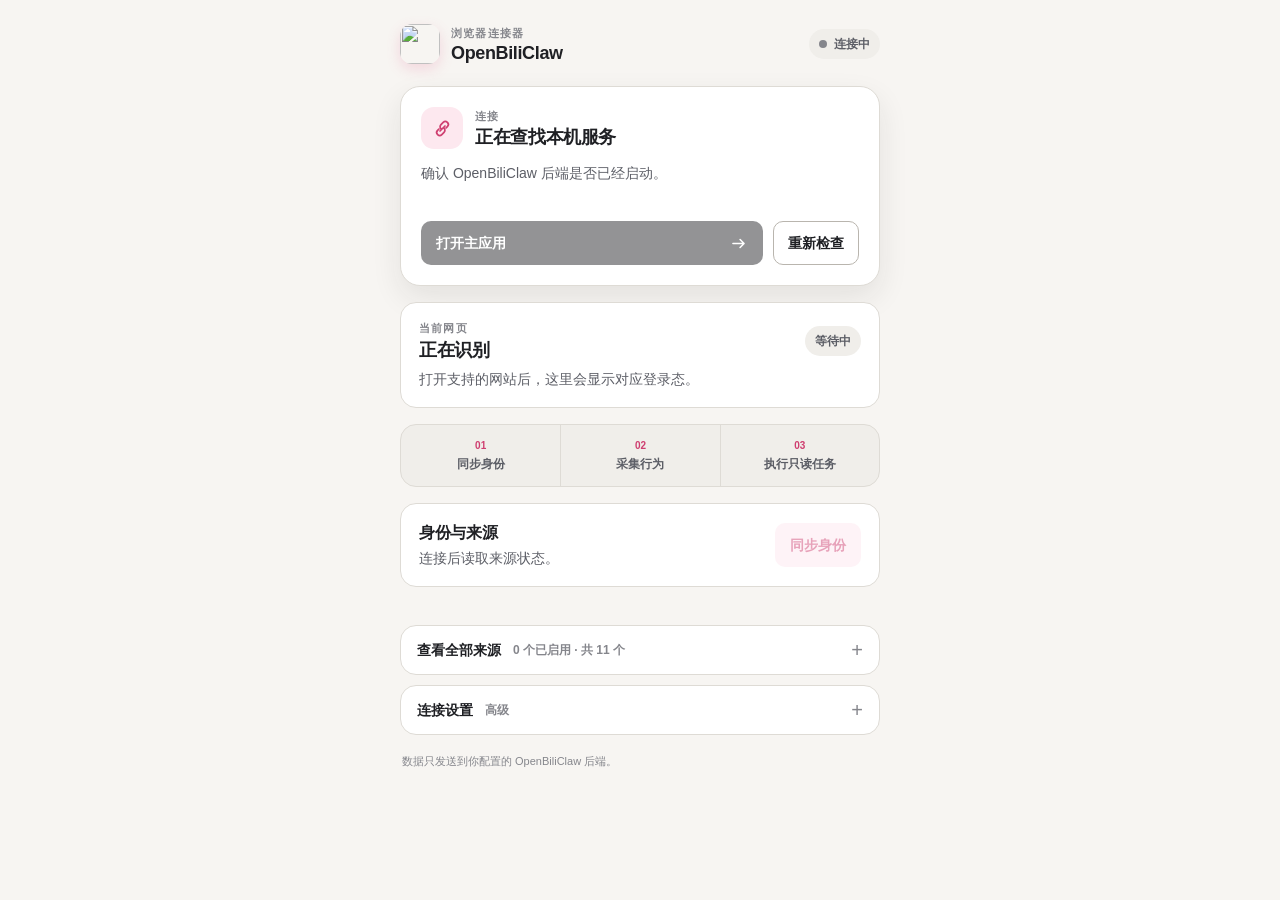
==== extension/popup/popup.html @ d4a8441a "refactor: simplify browser extension connector" ====
<!doctype html>
<html lang="zh-CN">
  <head>
    <meta charset="UTF-8">
    <meta name="viewport" content="width=device-width, initial-scale=1">
    <meta name="color-scheme" content="light">
    <title>OpenBiliClaw 浏览器连接器</title>
    <link rel="stylesheet" href="popup.css">
  </head>
  <body>
    <main class="shell">
      <header class="topbar">
        <div class="brand-lockup">
          <img class="brand-mark" src="../icons/icon48.png" width="40" height="40" alt="">
          <div class="brand-copy">
            <p class="eyebrow">浏览器连接器</p>
            <h1>OpenBiliClaw</h1>
          </div>
        </div>
        <div id="backendBadge" class="status-badge is-checking" role="status" aria-live="polite">
          <span class="status-dot" aria-hidden="true"></span>
          <span id="backendBadgeText">连接中</span>
        </div>
      </header>

      <section id="connectionCard" class="connection-card is-checking" aria-labelledby="connectionTitle">
        <div class="connection-heading">
          <span class="connection-icon" aria-hidden="true">
            <svg viewBox="0 0 24 24" focusable="false">
              <path d="M8.2 12.7 6.9 14a3.1 3.1 0 0 0 4.4 4.4l2.3-2.3a3.1 3.1 0 0 0 0-4.4M15.8 11.3l1.3-1.3a3.1 3.1 0 0 0-4.4-4.4l-2.3 2.3a3.1 3.1 0 0 0 0 4.4M9.4 14.6l5.2-5.2"/>
            </svg>
          </span>
          <div>
            <p class="section-kicker">连接</p>
            <h2 id="connectionTitle">正在查找本机服务</h2>
          </div>
        </div>
        <p id="connectionDetail" class="connection-detail">确认 OpenBiliClaw 后端是否已经启动。</p>
        <div class="primary-actions">
          <button id="openAppButton" class="button button-primary" type="button" disabled>
            打开主应用
            <svg viewBox="0 0 24 24" aria-hidden="true"><path d="M5 12h13M14 7l5 5-5 5"/></svg>
          </button>
          <button id="refreshButton" class="button button-secondary" type="button">
            重新检查
          </button>
        </div>
      </section>

      <section class="current-source" aria-labelledby="currentSourceTitle">
        <div class="section-heading">
          <div>
            <p class="section-kicker">当前网页</p>
            <h2 id="currentSourceTitle">正在识别</h2>
          </div>
          <span id="currentSourceState" class="source-state is-neutral">等待中</span>
        </div>
        <p id="currentSourceDetail" class="section-detail">打开支持的网站后，这里会显示对应登录态。</p>
      </section>

      <section class="bridge-strip" aria-label="插件职责">
        <div class="bridge-step">
          <span class="bridge-number">01</span>
          <span>同步身份</span>
        </div>
        <div class="bridge-step">
          <span class="bridge-number">02</span>
          <span>采集行为</span>
        </div>
        <div class="bridge-step">
          <span class="bridge-number">03</span>
          <span>执行只读任务</span>
        </div>
      </section>

      <section class="sync-panel" aria-labelledby="syncTitle">
        <div>
          <h2 id="syncTitle">身份与来源</h2>
          <p id="sourceSummary" class="section-detail">连接后读取来源状态。</p>
        </div>
        <button id="syncButton" class="button button-quiet" type="button" disabled>同步身份</button>
      </section>
      <p id="actionStatus" class="action-status" role="status" aria-live="polite"></p>

      <details id="sourcesDetails" class="disclosure">
        <summary>
          <span>查看全部来源</span>
          <span id="sourceCount" class="summary-count">0 个已启用 · 共 11 个</span>
        </summary>
        <div id="sourceList" class="source-list"></div>
      </details>

      <details id="settingsDetails" class="disclosure settings-disclosure">
        <summary>
          <span>连接设置</span>
          <span class="summary-hint">高级</span>
        </summary>
        <form id="endpointForm" class="settings-form">
          <label for="backendScheme">协议</label>
          <select id="backendScheme">
            <option value="http">HTTP</option>
            <option value="https">HTTPS</option>
          </select>

          <label for="backendHost">主机</label>
          <input id="backendHost" type="text" inputmode="url" autocomplete="off" spellcheck="false">

          <label for="backendPort">端口</label>
          <input id="backendPort" type="number" inputmode="numeric" min="1" max="65535">

          <button id="saveEndpointButton" class="button button-secondary settings-submit" type="submit">
            保存并测试
          </button>
          <p id="endpointStatus" class="form-status" role="status" aria-live="polite"></p>
        </form>

        <div class="pairing-block">
          <div>
            <h3>远程设备配对</h3>
            <p id="extLoginStatus" class="section-detail">本机连接通常不需要配对。</p>
          </div>
          <input id="extDeviceKey" type="password" autocomplete="off" placeholder="设备访问密钥" hidden>
          <button id="extLoginButton" class="button button-secondary" type="button" hidden>配对设备</button>
        </div>
      </details>

      <footer>
        <span>数据只发送到你配置的 OpenBiliClaw 后端。</span>
        <span id="extensionVersion" class="version"></span>
      </footer>
    </main>

    <script type="module" src="popup.js"></script>
  </body>
</html>
---- extension/popup/popup.css ----
:root {
  --paper: #f7f5f2;
  --surface: #ffffff;
  --surface-subtle: #f0eeea;
  --ink: #1f2024;
  --ink-secondary: #5c5e66;
  --ink-muted: #85868c;
  --border: #dedbd5;
  --border-strong: #b9b5ae;
  --brand: #e85f8b;
  --brand-strong: #cf3f70;
  --brand-soft: #fde8ef;
  --success: #19734b;
  --success-soft: #e3f3eb;
  --success-border: #bfddce;
  --warning: #91600b;
  --warning-soft: #fff2d3;
  --danger: #b33d48;
  --danger-soft: #fde8e9;
  --danger-border: #efc9cc;
  --on-dark: #ffffff;
  --dark-action: #050607;
  --brand-active: #fbd9e5;
  --shadow: 0 12px 30px rgb(31 32 36 / 9%);
  --radius-shell: 20px;
  --radius-card: 16px;
  --radius-control: 10px;
}

* {
  box-sizing: border-box;
}

html,
body {
  min-width: 280px;
  min-height: 100%;
  margin: 0;
}

body {
  overflow-x: clip;
  background: var(--paper);
  color: var(--ink);
  font-family: -apple-system, BlinkMacSystemFont, "Segoe UI", "PingFang SC", "Microsoft YaHei", sans-serif;
  font-size: 14px;
  line-height: 1.5;
}

button,
input,
select {
  font: inherit;
}

button,
summary,
select {
  -webkit-tap-highlight-color: transparent;
}

button:focus-visible,
input:focus-visible,
select:focus-visible,
summary:focus-visible {
  outline: 3px solid rgb(232 95 139 / 28%);
  outline-offset: 2px;
}

.shell {
  width: min(100%, 520px);
  min-height: 100vh;
  margin: 0 auto;
  padding: 20px;
}

.topbar,
.brand-lockup,
.connection-heading,
.section-heading,
.primary-actions,
.sync-panel,
.disclosure summary,
.source-row,
footer {
  display: flex;
  align-items: center;
}

.topbar {
  justify-content: space-between;
  gap: 16px;
  min-height: 48px;
  margin-bottom: 18px;
  flex-wrap: wrap;
}

.brand-lockup {
  gap: 11px;
  min-width: 0;
}

.brand-mark {
  flex: 0 0 auto;
  border-radius: 12px;
  box-shadow: 0 5px 14px rgb(232 95 139 / 20%);
}

.brand-copy {
  min-width: 0;
}

.brand-copy h1,
.connection-card h2,
.current-source h2,
.sync-panel h2,
.pairing-block h3 {
  margin: 0;
  color: var(--ink);
  letter-spacing: -0.02em;
}

.brand-copy h1 {
  overflow: hidden;
  font-size: 18px;
  line-height: 1.12;
  text-overflow: ellipsis;
  white-space: nowrap;
}

.eyebrow,
.section-kicker {
  margin: 0 0 2px;
  color: var(--ink-muted);
  font-size: 11px;
  font-weight: 700;
  letter-spacing: 0.11em;
  text-transform: uppercase;
}

.status-badge,
.source-state {
  display: inline-flex;
  align-items: center;
  justify-content: center;
  min-height: 30px;
  border-radius: 999px;
  font-size: 12px;
  font-weight: 700;
  white-space: nowrap;
}

.status-badge {
  gap: 7px;
  padding: 5px 10px;
  background: var(--surface-subtle);
  color: var(--ink-secondary);
}

.status-dot {
  width: 8px;
  height: 8px;
  border-radius: 50%;
  background: var(--ink-muted);
}

.status-badge.is-online {
  background: var(--success-soft);
  color: var(--success);
}

.status-badge.is-online .status-dot {
  background: var(--success);
  box-shadow: 0 0 0 4px rgb(25 115 75 / 12%);
}

.status-badge.is-offline {
  background: var(--danger-soft);
  color: var(--danger);
}

.status-badge.is-offline .status-dot {
  background: var(--danger);
}

.status-badge.is-checking .status-dot {
  animation: status-pulse 1.1s ease-in-out infinite;
}

@keyframes status-pulse {
  50% { opacity: 0.35; }
}

.connection-card {
  padding: 20px;
  border: 1px solid var(--border);
  border-radius: var(--radius-shell);
  background: var(--surface);
  box-shadow: var(--shadow);
}

.connection-card.is-online {
  border-color: var(--success-border);
}

.connection-card.is-offline {
  border-color: var(--danger-border);
}

.connection-heading {
  gap: 12px;
}

.connection-icon {
  display: grid;
  width: 42px;
  height: 42px;
  flex: 0 0 auto;
  place-items: center;
  border-radius: 13px;
  background: var(--brand-soft);
  color: var(--brand-strong);
}

.connection-icon svg {
  width: 23px;
  height: 23px;
  fill: none;
  stroke: currentColor;
  stroke-linecap: round;
  stroke-linejoin: round;
  stroke-width: 1.8;
}

.connection-card h2,
.current-source h2 {
  font-size: 18px;
  line-height: 1.25;
}

.connection-detail,
.section-detail {
  color: var(--ink-secondary);
}

.connection-detail {
  min-height: 42px;
  margin: 14px 0 16px;
}

.primary-actions {
  gap: 10px;
  flex-wrap: wrap;
}

.button {
  min-height: 44px;
  border: 1px solid transparent;
  border-radius: var(--radius-control);
  padding: 10px 14px;
  font-weight: 700;
  cursor: pointer;
  transition: background-color 150ms ease, border-color 150ms ease, color 150ms ease, transform 150ms ease;
}

.button:hover:not(:disabled) {
  transform: translateY(-1px);
}

.button:active:not(:disabled) {
  transform: translateY(0);
}

.button:disabled {
  cursor: not-allowed;
  opacity: 0.48;
}

.button-primary {
  display: inline-flex;
  flex: 1 1 170px;
  align-items: center;
  justify-content: space-between;
  gap: 12px;
  background: var(--ink);
  color: var(--on-dark);
}

.button-primary:hover:not(:disabled) {
  background: var(--dark-action);
}

.button-primary svg {
  width: 19px;
  height: 19px;
  fill: none;
  stroke: currentColor;
  stroke-linecap: round;
  stroke-linejoin: round;
  stroke-width: 2;
}

.button-secondary {
  background: var(--surface);
  border-color: var(--border-strong);
  color: var(--ink);
}

.button-secondary:hover:not(:disabled) {
  border-color: var(--ink);
}

.button-quiet {
  flex: 0 0 auto;
  background: var(--brand-soft);
  color: var(--brand-strong);
}

.button-quiet:hover:not(:disabled) {
  background: var(--brand-active);
}

.current-source,
.sync-panel {
  margin-top: 16px;
  padding: 17px 18px;
  border: 1px solid var(--border);
  border-radius: var(--radius-card);
  background: var(--surface);
}

.section-heading,
.sync-panel {
  justify-content: space-between;
  gap: 14px;
}

.section-heading > div,
.sync-panel > div {
  min-width: 0;
}

.source-state {
  flex: 0 0 auto;
  padding: 4px 10px;
  background: var(--surface-subtle);
  color: var(--ink-secondary);
}

.source-state.is-ready {
  background: var(--success-soft);
  color: var(--success);
}

.source-state.is-warning {
  background: var(--warning-soft);
  color: var(--warning);
}

.source-state.is-error {
  background: var(--danger-soft);
  color: var(--danger);
}

.section-detail {
  margin: 8px 0 0;
  overflow-wrap: anywhere;
}

.bridge-strip {
  display: grid;
  grid-template-columns: repeat(3, minmax(0, 1fr));
  margin-top: 16px;
  border: 1px solid var(--border);
  border-radius: var(--radius-card);
  background: var(--surface-subtle);
  overflow: hidden;
}

.bridge-step {
  min-width: 0;
  padding: 13px 10px;
  color: var(--ink-secondary);
  font-size: 12px;
  font-weight: 700;
  text-align: center;
}

.bridge-step + .bridge-step {
  border-left: 1px solid var(--border);
}

.bridge-number {
  display: block;
  margin-bottom: 2px;
  color: var(--brand-strong);
  font-size: 10px;
  font-variant-numeric: tabular-nums;
}

.sync-panel h2 {
  font-size: 16px;
}

.sync-panel .section-detail {
  margin-top: 3px;
}

.action-status,
.form-status {
  min-height: 21px;
  margin: 7px 3px 0;
  color: var(--ink-secondary);
  font-size: 12px;
}

.action-status.is-error,
.form-status.is-error,
.section-detail.is-error {
  color: var(--danger);
}

.action-status.is-success,
.form-status.is-success,
.section-detail.is-success {
  color: var(--success);
}

.disclosure {
  margin-top: 10px;
  border: 1px solid var(--border);
  border-radius: var(--radius-card);
  background: var(--surface);
  overflow: hidden;
}

.disclosure summary {
  min-height: 48px;
  justify-content: space-between;
  gap: 12px;
  padding: 11px 16px;
  font-weight: 700;
  cursor: pointer;
  list-style: none;
}

.disclosure summary::-webkit-details-marker {
  display: none;
}

.disclosure summary::after {
  content: "+";
  margin-left: auto;
  color: var(--ink-muted);
  font-size: 20px;
  font-weight: 400;
  line-height: 1;
}

.disclosure[open] summary::after {
  content: "−";
}

.summary-count,
.summary-hint {
  color: var(--ink-muted);
  font-size: 12px;
  font-weight: 600;
}

.source-list {
  padding: 0 16px 10px;
}

.source-row {
  justify-content: space-between;
  gap: 14px;
  min-height: 46px;
  border-top: 1px solid var(--border);
}

.source-row-copy {
  min-width: 0;
  padding: 8px 0;
}

.source-row-name,
.source-row-detail {
  display: block;
}

.source-row-name {
  font-weight: 700;
}

.source-row-detail {
  color: var(--ink-muted);
  font-size: 11px;
  line-height: 1.45;
  overflow-wrap: anywhere;
}

.source-row .source-state {
  min-height: 26px;
  font-size: 11px;
}

.settings-disclosure {
  margin-top: 10px;
}

.settings-form,
.pairing-block {
  border-top: 1px solid var(--border);
}

.settings-form {
  display: grid;
  grid-template-columns: 72px minmax(0, 1fr);
  gap: 10px 12px;
  padding: 16px;
}

.settings-form label {
  align-self: center;
  color: var(--ink-secondary);
  font-size: 12px;
  font-weight: 700;
}

.settings-form input,
.settings-form select,
.pairing-block input {
  width: 100%;
  min-width: 0;
  min-height: 44px;
  border: 1px solid var(--border-strong);
  border-radius: var(--radius-control);
  background: var(--surface);
  color: var(--ink);
  padding: 9px 11px;
}

.settings-submit,
.settings-form .form-status {
  grid-column: 2;
}

.pairing-block {
  display: grid;
  gap: 10px;
  padding: 16px;
}

.pairing-block h3 {
  font-size: 14px;
}

.pairing-block .section-detail {
  margin-top: 2px;
  font-size: 12px;
}

footer {
  justify-content: space-between;
  gap: 14px;
  padding: 18px 2px 4px;
  color: var(--ink-muted);
  font-size: 11px;
}

.version {
  flex: 0 0 auto;
  font-variant-numeric: tabular-nums;
}

[hidden] {
  display: none !important;
}

@media (max-width: 390px) {
  .shell {
    padding: 14px;
  }

  .topbar {
    gap: 10px;
  }

  .connection-card {
    padding: 17px;
  }

  .bridge-strip {
    grid-template-columns: 1fr;
  }

  .bridge-step {
    display: flex;
    align-items: center;
    gap: 10px;
    padding: 10px 13px;
    text-align: left;
  }

  .bridge-step + .bridge-step {
    border-top: 1px solid var(--border);
    border-left: 0;
  }

  .bridge-number {
    margin: 0;
  }

  .sync-panel {
    align-items: flex-start;
  }

  .settings-form {
    grid-template-columns: 1fr;
  }

  .settings-submit,
  .settings-form .form-status {
    grid-column: 1;
  }

  footer {
    align-items: flex-start;
    flex-direction: column;
  }
}

@media (prefers-reduced-motion: reduce) {
  *,
  *::before,
  *::after {
    scroll-behavior: auto !important;
    transition-duration: 0.01ms !important;
    animation-duration: 0.01ms !important;
    animation-iteration-count: 1 !important;
  }
}
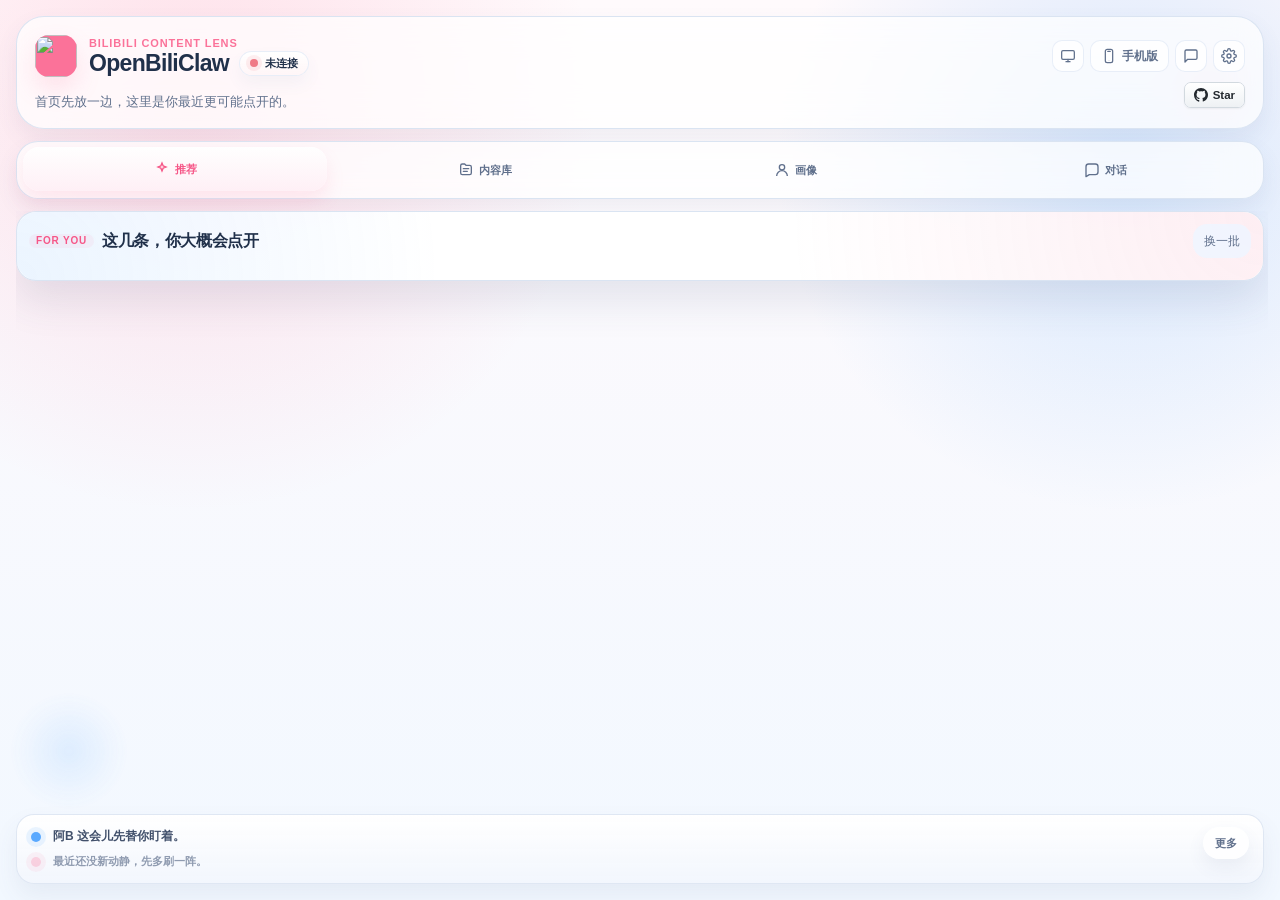
==== commit ad8887f8: "feat: cache extension activity while backend is offline" ====
--- a/extension/popup/popup.html
+++ b/extension/popup/popup.html
@@ -1,135 +1,7624 @@
-<!doctype html>
+<!DOCTYPE html>
 <html lang="zh-CN">
-  <head>
-    <meta charset="UTF-8">
-    <meta name="viewport" content="width=device-width, initial-scale=1">
-    <meta name="color-scheme" content="light">
-    <title>OpenBiliClaw 浏览器连接器</title>
-    <link rel="stylesheet" href="popup.css">
-  </head>
-  <body>
-    <main class="shell">
-      <header class="topbar">
-        <div class="brand-lockup">
-          <img class="brand-mark" src="../icons/icon48.png" width="40" height="40" alt="">
+<head>
+  <meta charset="UTF-8">
+  <meta name="viewport" content="width=device-width, initial-scale=1.0">
+  <title>OpenBiliClaw</title>
+  <link rel="icon" type="image/png" sizes="32x32" href="../icons/icon32.png?v=4">
+  <style>
+    * { margin: 0; padding: 0; box-sizing: border-box; }
+    /* The popup toggles visibility via the `hidden` property, but nearly every
+       layout class sets `display: flex/grid`, which beats the UA
+       `[hidden] { display: none }` rule at equal specificity — leaving
+       "hidden" elements (embedding banner, comment composers, profile-edit
+       panel, toasts, …) stuck visible. Make `hidden` authoritative everywhere
+       so `el.hidden = true` actually hides. */
+    [hidden] { display: none !important; }
+
+    :root {
+      --bg-base: #fffafc;
+      --bg-sky: #f2f8ff;
+      --surface: rgba(255, 255, 255, 0.84);
+      --surface-strong: rgba(255, 255, 255, 0.96);
+      --surface-soft: rgba(255, 255, 255, 0.72);
+      --line: rgba(217, 227, 242, 0.95);
+      --line-strong: rgba(247, 173, 202, 0.46);
+      --text-main: #20304a;
+      --text-secondary: #60708c;
+      --text-muted: #8f9bb0;
+      --brand: #fb7299;
+      --brand-strong: #f65788;
+      --brand-soft: rgba(251, 114, 153, 0.12);
+      --sky: #5aa9ff;
+      --sky-soft: rgba(90, 169, 255, 0.14);
+      --lime-soft: rgba(96, 204, 154, 0.16);
+      --warning-soft: rgba(255, 189, 110, 0.2);
+      --success: #30b980;
+      --danger: #ef7a86;
+      --shadow-lg: 0 20px 40px rgba(56, 76, 112, 0.12);
+      --shadow-sm: 0 10px 22px rgba(73, 93, 130, 0.08);
+      --focus-ring: 0 0 0 3px rgba(90, 169, 255, 0.28);
+    }
+
+    html {
+      width: 100%;
+      height: 100%;
+      min-width: 0;
+      min-height: 0;
+    }
+
+    body {
+      width: 100%;
+      height: 100%;
+      min-width: 0;
+      min-height: 0;
+      display: flex;
+      overflow: hidden;
+      font-family: "Avenir Next", "PingFang SC", "Hiragino Sans GB", "Microsoft YaHei", sans-serif;
+      color: var(--text-main);
+      background:
+        radial-gradient(circle at 15% 12%, rgba(251, 114, 153, 0.2), transparent 30%),
+        radial-gradient(circle at 88% 18%, rgba(90, 169, 255, 0.24), transparent 26%),
+        linear-gradient(180deg, var(--bg-base) 0%, var(--bg-sky) 100%);
+    }
+
+    button,
+    textarea {
+      font: inherit;
+    }
+
+    button {
+      cursor: pointer;
+    }
+
+    .shell {
+      position: relative;
+      display: flex;
+      flex: 1 1 auto;
+      flex-direction: column;
+      width: 100%;
+      min-width: 0;
+      min-height: 100%;
+      padding: 16px;
+      gap: 12px;
+    }
+
+    .side-panel-shell {
+      width: 100%;
+      max-width: none;
+    }
+
+    .shell::before,
+    .shell::after {
+      content: "";
+      position: absolute;
+      border-radius: 999px;
+      pointer-events: none;
+      filter: blur(6px);
+      opacity: 0.75;
+    }
+
+    .shell::before {
+      top: 34px;
+      right: 18px;
+      width: 102px;
+      height: 102px;
+      background: radial-gradient(circle, rgba(251, 114, 153, 0.24), transparent 64%);
+    }
+
+    .shell::after {
+      bottom: 90px;
+      left: 10px;
+      width: 118px;
+      height: 118px;
+      background: radial-gradient(circle, rgba(90, 169, 255, 0.2), transparent 68%);
+    }
+
+    .hero,
+    .tabs-shell,
+    .footer,
+    .recommendation-header-card,
+    .recommendation-card,
+    .profile-card,
+    .empty-state,
+    .chat-shell {
+      position: relative;
+      z-index: 1;
+    }
+
+    .hero,
+    .tabs-shell,
+    .footer {
+      border: 1px solid var(--line);
+      background: var(--surface-soft);
+      backdrop-filter: blur(18px);
+      box-shadow: var(--shadow-sm);
+    }
+
+    .hero {
+      border-radius: 28px;
+      padding: 18px 18px 16px;
+    }
+
+    .hero-top {
+      display: grid;
+      grid-template-columns: minmax(0, 1fr) auto;
+      align-items: center;
+      gap: 14px;
+    }
+
+    .brand {
+      display: flex;
+      align-items: center;
+      gap: 12px;
+      min-width: 0;
+      max-width: 100%;
+    }
+
+    .brand-copy {
+      min-width: 0;
+    }
+
+    .brand-title-row {
+      display: flex;
+      align-items: center;
+      gap: 10px;
+      min-width: 0;
+    }
+
+    .brand-mark {
+      width: 42px;
+      height: 42px;
+      border-radius: 14px;
+      display: block;
+      object-fit: cover;
+      background: var(--brand);
+      box-shadow: 0 12px 24px rgba(251, 114, 153, 0.18);
+      flex-shrink: 0;
+    }
+
+    .eyebrow {
+      font-size: 11px;
+      line-height: 1.3;
+      letter-spacing: 0.08em;
+      text-transform: uppercase;
+      color: var(--brand);
+      font-weight: 700;
+    }
+
+    .hero h1 {
+      font-size: 23px;
+      line-height: 1.05;
+      font-weight: 800;
+      letter-spacing: -0.03em;
+    }
+
+    .hero-copy {
+      margin-top: 14px;
+      font-size: 13px;
+      line-height: 1.65;
+      color: var(--text-secondary);
+      max-width: 300px;
+    }
+
+    /* Row under the header: hero copy on the left, the compact Star button
+       right-aligned so it sits directly below the action-icon column. */
+    .hero-sub {
+      display: flex;
+      align-items: center;
+      justify-content: space-between;
+      gap: 10px;
+    }
+
+    /* "Star" button in the familiar GitHub-Buttons two-part style (the look big
+       repos use): an action chip (Octocat + "Star") joined to a live star-count
+       box. Clicking opens the repo (direct-starring needs GitHub auth, so even
+       GitHub's own widget links out). The count is fetched + cached by popup.js. */
+    .gh-star {
+      flex-shrink: 0;
+      display: inline-flex;
+      align-items: stretch;
+      height: 26px;
+      padding: 0;
+      border: 1px solid rgba(208, 215, 222, 0.95);
+      border-radius: 7px;
+      overflow: hidden;
+      background: none;
+      cursor: pointer;
+      font-size: 11.5px;
+      font-weight: 700;
+      box-shadow: 0 1px 2px rgba(27, 31, 36, 0.06);
+      transition: border-color 0.15s, transform 0.15s;
+    }
+
+    .gh-star:hover {
+      border-color: rgba(247, 181, 0, 0.8);
+      transform: translateY(-1px);
+    }
+
+    .gh-star-left {
+      display: inline-flex;
+      align-items: center;
+      gap: 5px;
+      padding: 0 9px;
+      color: #24292f;
+      background: linear-gradient(180deg, #ffffff, #eef1f4);
+    }
+
+    .gh-star:hover .gh-star-left {
+      background: linear-gradient(180deg, #ffffff, #e6ebef);
+    }
+
+    .gh-star-mark {
+      width: 14px;
+      height: 14px;
+      color: #24292f;
+    }
+
+    .gh-star-count {
+      display: inline-flex;
+      align-items: center;
+      padding: 0 9px;
+      color: #24292f;
+      background: #ffffff;
+      border-left: 1px solid rgba(208, 215, 222, 0.95);
+      font-variant-numeric: tabular-nums;
+    }
+
+    .gh-star-count[hidden] {
+      display: none;
+    }
+
+    .status-badge {
+      display: flex;
+      align-items: center;
+      gap: 7px;
+      padding: 6px 10px;
+      border-radius: 999px;
+      background: rgba(255, 255, 255, 0.76);
+      border: 1px solid rgba(230, 237, 248, 0.92);
+      box-shadow: 0 8px 16px rgba(89, 111, 150, 0.06);
+      flex-shrink: 0;
+      justify-self: end;
+    }
+
+    .status-badge[data-tone="online"] {
+      background: linear-gradient(180deg, rgba(255, 255, 255, 0.96), rgba(244, 255, 250, 0.92));
+    }
+
+    .status-badge[data-tone="reconnecting"] {
+      background: linear-gradient(180deg, rgba(255, 255, 255, 0.96), rgba(255, 249, 235, 0.94));
+    }
+
+    .status-badge[data-tone="offline"] {
+      background: linear-gradient(180deg, rgba(255, 255, 255, 0.96), rgba(255, 245, 247, 0.92));
+    }
+
+    .status-dot {
+      width: 8px;
+      height: 8px;
+      border-radius: 999px;
+      background: var(--success);
+      box-shadow: 0 0 0 4px rgba(48, 185, 128, 0.14);
+      flex-shrink: 0;
+    }
+
+    .status-dot.reconnecting {
+      background: #d28a25;
+      box-shadow: 0 0 0 4px rgba(210, 138, 37, 0.14);
+    }
+
+    .status-dot.offline {
+      background: var(--danger);
+      box-shadow: 0 0 0 4px rgba(239, 122, 134, 0.12);
+    }
+
+    .status-label {
+      font-size: 11px;
+      line-height: 1;
+      font-weight: 800;
+      color: var(--text-main);
+    }
+
+    .tabs-shell {
+      border-radius: 22px;
+      padding: 6px;
+    }
+
+    .tab-bar {
+      display: grid;
+      grid-template-columns: repeat(4, minmax(0, 1fr));
+      gap: 6px;
+    }
+
+    .tab-button {
+      display: flex;
+      min-width: 0;
+      min-height: 44px;
+      align-items: center;
+      justify-content: center;
+      gap: 5px;
+      border: 0;
+      border-radius: 16px;
+      padding: 9px 6px;
+      background: transparent;
+      color: var(--text-secondary);
+      font-size: 11px;
+      line-height: 1.3;
+      font-weight: 700;
+      transition:
+        background 180ms ease,
+        color 180ms ease,
+        box-shadow 180ms ease,
+        transform 180ms ease;
+    }
+
+    .tab-button svg { width: 16px; height: 16px; flex: 0 0 16px; }
+
+    .tab-button:hover {
+      color: var(--text-main);
+      background: rgba(255, 255, 255, 0.52);
+    }
+
+    .tab-button.is-active {
+      color: var(--brand-strong);
+      background: linear-gradient(180deg, rgba(255, 255, 255, 0.98), rgba(255, 240, 246, 0.98));
+      box-shadow: 0 10px 18px rgba(251, 114, 153, 0.14);
+      transform: translateY(-1px);
+    }
+
+    .tab-count-badge {
+      display: inline-flex;
+      align-items: center;
+      justify-content: center;
+      min-width: 16px;
+      height: 16px;
+      margin-left: 3px;
+      padding: 0 4px;
+      border-radius: 999px;
+      background: var(--brand);
+      color: #fff;
+      font-size: 9px;
+      line-height: 1;
+    }
+
+    .tab-count-badge[hidden] { display: none; }
+
+    .tab-button:focus-visible,
+    .mobile-button:focus-visible,
+    .messages-button:focus-visible,
+    .settings-gear:focus-visible,
+    .recommendation-preview:focus-visible,
+    .action-button:focus-visible,
+    .chat-input:focus-visible,
+    .comment-input:focus-visible {
+      outline: none;
+      box-shadow: var(--focus-ring);
+    }
+
+    .library-intro { margin-bottom: 10px; }
+    .library-intro h2 { margin-top: 4px; font-size: 18px; line-height: 1.2; }
+    .library-intro > p:last-child { margin-top: 5px; color: var(--text-secondary); font-size: 12px; line-height: 1.5; }
+    .library-tabs {
+      display: grid;
+      grid-template-columns: repeat(3, minmax(0, 1fr));
+      gap: 8px;
+      margin-bottom: 12px;
+      padding: 4px;
+      border: 1px solid var(--line);
+      border-radius: 15px;
+      background: var(--surface-soft);
+    }
+    .library-tab {
+      min-width: 0;
+      min-height: 44px;
+      padding: 8px 4px;
+      border: 0;
+      border-radius: 11px;
+      background: transparent;
+      color: var(--text-secondary);
+      font-size: 11px;
+      font-weight: 800;
+      line-height: 1.25;
+      cursor: pointer;
+      transition: background 180ms ease, color 180ms ease, box-shadow 180ms ease;
+    }
+    .library-tab.is-active { background: var(--surface-strong); color: var(--brand-strong); box-shadow: var(--shadow-sm); }
+    .library-tab:focus-visible { outline: none; box-shadow: var(--focus-ring); }
+    .library-panel[hidden] { display: none; }
+
+    .content {
+      position: relative;
+      z-index: 1;
+      display: flex;
+      flex-direction: column;
+      flex: 1;
+      min-height: 0;
+      overflow-y: auto;
+      overflow-x: hidden;
+      padding-right: 4px;
+      margin-right: -4px;
+    }
+
+    .view {
+      display: flex;
+      flex-direction: column;
+      gap: 12px;
+      min-height: 0;
+      padding-bottom: 4px;
+      flex: 1;
+    }
+
+    .view[hidden] {
+      display: none;
+    }
+
+    .view-intro {
+      padding: 2px 2px 0;
+    }
+
+    .view-kicker {
+      font-size: 11px;
+      line-height: 1.4;
+      letter-spacing: 0.08em;
+      text-transform: uppercase;
+      color: var(--brand);
+      font-weight: 700;
+    }
+
+    .view-intro h2 {
+      margin-top: 4px;
+      font-size: 18px;
+      line-height: 1.2;
+      font-weight: 800;
+      letter-spacing: -0.02em;
+    }
+
+    .view-intro p {
+      margin-top: 6px;
+      font-size: 12px;
+      line-height: 1.6;
+      color: var(--text-secondary);
+    }
+
+    .recommendation-header-card,
+    .recommendation-card,
+    .profile-card,
+    .empty-state,
+    .chat-shell {
+      border-radius: 24px;
+      border: 1px solid var(--line);
+      background: var(--surface-strong);
+      box-shadow: var(--shadow-lg);
+    }
+
+    .recommendation-header-card {
+      border-radius: 20px;
+      padding: 12px;
+      isolation: isolate;
+    }
+
+    .recommendation-header-card::before {
+      content: "";
+      position: absolute;
+      inset: 0;
+      border-radius: inherit;
+      background:
+        radial-gradient(circle at top right, rgba(251, 114, 153, 0.12), transparent 38%),
+        radial-gradient(circle at left bottom, rgba(90, 169, 255, 0.12), transparent 34%);
+      pointer-events: none;
+    }
+
+    .recommendation-header-top {
+      position: relative;
+      z-index: 1;
+      display: grid;
+      grid-template-columns: minmax(0, 1fr) auto;
+      align-items: center;
+      gap: 10px;
+    }
+
+    .recommendation-header-copy {
+      min-width: 0;
+      display: flex;
+      flex-direction: column;
+      gap: 0;
+    }
+
+    .recommendation-header-intro {
+      display: flex;
+      flex-direction: column;
+      gap: 0;
+    }
+
+    .recommendation-header-title {
+      display: flex;
+      align-items: center;
+      gap: 8px;
+      min-width: 0;
+      flex-wrap: wrap;
+    }
+
+    .recommendation-header-title .view-kicker {
+      margin: 0;
+      padding: 2px 7px;
+      border-radius: 999px;
+      background: rgba(251, 114, 153, 0.07);
+      line-height: 1;
+      color: var(--brand-strong);
+      font-size: 10px;
+    }
+
+    .recommendation-header-title h2 {
+      min-width: 0;
+      font-size: 16px;
+      line-height: 1.25;
+      letter-spacing: -0.02em;
+      font-weight: 800;
+    }
+
+    .recommendation-header-top .action-button {
+      flex-shrink: 0;
+      min-height: 34px;
+      padding: 0 11px;
+    }
+
+    .recommendation-summary-row {
+      position: relative;
+      z-index: 1;
+      display: flex;
+      flex-direction: column;
+      gap: 6px;
+      margin-top: 10px;
+    }
+
+    .recommendation-status-row {
+      position: relative;
+      z-index: 1;
+      display: grid;
+      grid-template-columns: repeat(3, minmax(0, 1fr));
+      grid-auto-rows: 1fr;
+      gap: 6px;
+    }
+
+    .recommendation-status-chip {
+      position: relative;
+      z-index: 1;
+      display: flex;
+      flex-direction: column;
+      align-items: flex-start;
+      justify-content: space-between;
+      gap: 4px;
+      min-width: 0;
+      min-height: 60px;
+      padding: 8px 9px;
+      border-radius: 16px;
+      border: 1px solid rgba(225, 232, 241, 0.96);
+      box-shadow: none;
+    }
+
+    .recommendation-status-chip[data-tone="neutral"] {
+      background: rgba(255, 255, 255, 0.92);
+    }
+
+    .recommendation-status-chip[data-tone="brand"] {
+      background: rgba(255, 246, 249, 0.92);
+      border-color: rgba(245, 189, 209, 0.46);
+    }
+
+    .recommendation-status-chip[data-tone="info"] {
+      background: rgba(245, 249, 255, 0.94);
+      border-color: rgba(177, 207, 242, 0.58);
+    }
+
+    .recommendation-status-label {
+      font-size: 9px;
+      line-height: 1;
+      letter-spacing: 0.06em;
+      text-transform: uppercase;
+      color: var(--text-muted);
+      font-weight: 800;
+    }
+
+    .recommendation-status-value {
+      min-width: 0;
+      font-size: 11px;
+      line-height: 1.4;
+      color: var(--text-main);
+      font-weight: 700;
+      overflow-wrap: anywhere;
+    }
+
+    #delightSlot {
+      display: grid;
+      gap: 12px;
+    }
+
+    #delightSlot[hidden] {
+      display: none;
+    }
+
+    /* Compact banner version of the delight card.
+       Collapsed state is a single ~36px row that doesn't push the
+       recommendation feed down; click the row to expand. */
+    /* Delight banner — same visual language as .recommendation-card
+       (radius / background / inset highlight) so it feels like part of
+       the same family, but with pink-tinted accents (border, hover glow,
+       ✨ overlay on cover) so it instantly reads as a "surprise pick"
+       and not just another rec card. */
+    .delight-banner {
+      display: grid;
+      grid-template-columns: 1fr auto;
+      align-items: stretch;
+      border-radius: 22px;
+      border: 1px solid rgba(251, 114, 153, 0.28);
+      background: linear-gradient(180deg, rgba(255, 252, 254, 0.98), rgba(252, 248, 255, 0.98));
+      box-shadow:
+        inset 0 1px 0 rgba(255, 255, 255, 0.82),
+        0 4px 14px rgba(251, 114, 153, 0.1);
+      overflow: hidden;
+      transition: box-shadow 0.2s ease, border-color 0.2s ease;
+    }
+    .delight-banner:hover {
+      border-color: rgba(251, 114, 153, 0.5);
+      box-shadow:
+        inset 0 1px 0 rgba(255, 255, 255, 0.82),
+        0 12px 28px rgba(251, 114, 153, 0.18);
+    }
+    .delight-banner.is-highlighted {
+      border-color: rgba(251, 114, 153, 0.55);
+      box-shadow:
+        inset 0 1px 0 rgba(255, 255, 255, 0.82),
+        0 12px 28px rgba(251, 114, 153, 0.22);
+    }
+    .delight-banner.is-expanded {
+      grid-template-rows: auto auto;
+      grid-template-columns: 1fr auto;
+    }
+
+    .delight-banner-row {
+      grid-column: 1;
+      grid-row: 1;
+      display: flex;
+      align-items: center;
+      gap: 12px;
+      padding: 10px;
+      border: 0;
+      background: transparent;
+      cursor: pointer;
+      text-align: left;
+      min-width: 0;
+    }
+
+    /* 16:9 cover — same visual treatment as .recommendation-cover.
+       Inset highlight, pink/blue gradient backdrop, and a bottom
+       darkening scrim so a ✨ badge overlay reads in any light/dark
+       cover image. */
+    .delight-banner-thumb {
+      flex-shrink: 0;
+      position: relative;
+      width: clamp(108px, 32vw, 136px);
+      aspect-ratio: 16 / 9;
+      border-radius: 18px;
+      overflow: hidden;
+      border: 1px solid rgba(255, 255, 255, 0.92);
+      background:
+        linear-gradient(180deg, rgba(255, 255, 255, 0.98), rgba(255, 248, 252, 0.94)),
+        linear-gradient(145deg, rgba(251, 114, 153, 0.18), rgba(168, 85, 247, 0.12));
+      box-shadow:
+        inset 0 1px 0 rgba(255, 255, 255, 0.72),
+        0 2px 8px rgba(251, 114, 153, 0.12);
+      display: flex;
+      align-items: center;
+      justify-content: center;
+      transition: transform 0.2s ease, box-shadow 0.2s ease;
+    }
+    .delight-banner:hover .delight-banner-thumb {
+      transform: translateY(-1px);
+      box-shadow:
+        inset 0 1px 0 rgba(255, 255, 255, 0.72),
+        0 6px 16px rgba(251, 114, 153, 0.2);
+    }
+    .delight-banner-thumb img {
+      width: 100%;
+      height: 100%;
+      object-fit: cover;
+      display: block;
+    }
+    .delight-banner-thumb.is-fallback {
+      color: var(--brand-strong);
+    }
+    .delight-banner-thumb.is-text-card {
+      aspect-ratio: auto;
+      min-height: 88px;
+      align-items: flex-start;
+      justify-content: flex-start;
+      padding: 12px 10px 10px;
+    }
+    .delight-banner-thumb-text {
+      display: -webkit-box;
+      -webkit-box-orient: vertical;
+      -webkit-line-clamp: 4;
+      overflow: hidden;
+      color: var(--text-secondary);
+      font-size: 11px;
+      font-weight: 600;
+      line-height: 1.45;
+      overflow-wrap: anywhere;
+      white-space: pre-wrap;
+    }
+    /* ✨ overlay badge — instant "this one is special" marker. */
+    .delight-banner-thumb::before {
+      content: "✨";
+      position: absolute;
+      top: 6px;
+      left: 6px;
+      width: 22px;
+      height: 22px;
+      border-radius: 999px;
+      background: rgba(255, 255, 255, 0.92);
+      color: var(--brand-strong);
+      font-size: 13px;
+      line-height: 22px;
+      text-align: center;
+      box-shadow: 0 2px 6px rgba(251, 114, 153, 0.28);
+      pointer-events: none;
+      z-index: 2;
+    }
+    /* Bottom scrim to keep covers readable + match rec-card style */
+    .delight-banner-thumb::after {
+      content: "";
+      position: absolute;
+      inset: auto 0 0 0;
+      height: 32%;
+      background: linear-gradient(180deg, transparent, rgba(32, 48, 74, 0.16));
+      pointer-events: none;
+    }
+    .delight-banner-thumb.is-fallback::after {
+      display: none;
+    }
+
+    .delight-banner-text {
+      flex: 1;
+      min-width: 0;
+      display: flex;
+      flex-direction: column;
+      gap: 6px;
+    }
+
+    .delight-banner-kicker-line {
+      display: flex;
+      align-items: center;
+      gap: 6px;
+      flex-wrap: wrap;
+      min-width: 0;
+    }
+
+    .delight-banner-kicker {
+      font-size: 10px;
+      font-weight: 700;
+      color: var(--brand-strong);
+      padding: 2px 6px;
+      border-radius: 999px;
+      background: rgba(251, 114, 153, 0.1);
+      letter-spacing: 0.02em;
+      max-width: 100%;
+      overflow: hidden;
+      text-overflow: ellipsis;
+      white-space: nowrap;
+    }
+
+    .delight-banner-platform {
+      font-size: 10px;
+      font-weight: 600;
+      color: var(--text-muted);
+      padding: 2px 6px;
+      border-radius: 999px;
+      background: rgba(0, 0, 0, 0.05);
+      flex: 0 0 auto;
+      white-space: nowrap;
+    }
+
+    .delight-banner-counter {
+      font-size: 10px;
+      font-weight: 600;
+      color: var(--text-muted);
+      padding: 1px 5px;
+      border-radius: 8px;
+      background: rgba(0, 0, 0, 0.04);
+      flex: 0 0 auto;
+      white-space: nowrap;
+    }
+
+    .delight-banner-kicker-line .recommendation-published-time {
+      flex: 0 0 auto;
+      margin-left: 0;
+      white-space: nowrap;
+      color: var(--text-muted);
+    }
+
+    /* Nav buttons (‹ / ›). 28×28 visible target plus a transparent
+       ::before that extends the hit area to 36×36 — keeps the visual
+       compact in the kicker row while staying comfortably clickable
+       in a popup. */
+    .delight-banner-nav {
+      position: relative;
+      width: 28px;
+      height: 28px;
+      border: 1px solid rgba(251, 114, 153, 0.2);
+      border-radius: 8px;
+      background: rgba(255, 255, 255, 0.7);
+      color: var(--brand-strong);
+      font-size: 18px;
+      font-weight: 700;
+      line-height: 1;
+      cursor: pointer;
+      padding: 0;
+      display: inline-flex;
+      flex: 0 0 28px;
+      align-items: center;
+      justify-content: center;
+      transition: background 0.15s ease, transform 0.1s ease, border-color 0.15s ease;
+    }
+    .delight-banner-nav::before {
+      content: "";
+      position: absolute;
+      inset: -4px;
+    }
+    .delight-banner-nav:hover:not(:disabled) {
+      background: rgba(251, 114, 153, 0.14);
+      border-color: rgba(251, 114, 153, 0.45);
+    }
+    .delight-banner-nav:active:not(:disabled) {
+      transform: scale(0.94);
+    }
+    .delight-banner-nav:disabled {
+      opacity: 0.32;
+      cursor: default;
+    }
+
+    /* Inbox delight card — thumbnail + title row */
+    .message-delight-top {
+      display: flex;
+      gap: 10px;
+      align-items: flex-start;
+      margin-bottom: 6px;
+    }
+    .message-delight-thumb {
+      flex-shrink: 0;
+      width: 56px;
+      height: 56px;
+      border-radius: 10px;
+      overflow: hidden;
+      background: linear-gradient(135deg, rgba(168, 85, 247, 0.18), rgba(90, 169, 255, 0.18));
+      display: flex;
+      align-items: center;
+      justify-content: center;
+      border: 1px solid rgba(255, 255, 255, 0.6);
+    }
+    .message-delight-thumb img {
+      width: 100%;
+      height: 100%;
+      object-fit: cover;
+      display: block;
+    }
+    .message-delight-thumb.is-fallback {
+      font-size: 20px;
+      color: #6b21a8;
+    }
+    .message-delight-text {
+      flex: 1;
+      min-width: 0;
+      display: flex;
+      flex-direction: column;
+      gap: 4px;
+    }
+    .message-delight-hook {
+      font-size: 10px;
+      font-weight: 700;
+      color: #6b21a8;
+      padding: 2px 6px;
+      border-radius: 999px;
+      background: rgba(168, 85, 247, 0.12);
+      align-self: flex-start;
+    }
+    .message-delight-platform {
+      font-size: 10px;
+      font-weight: 600;
+      color: #6b7280;
+      padding: 2px 6px;
+      border-radius: 999px;
+      background: rgba(107, 114, 128, 0.12);
+      align-self: flex-start;
+    }
+    .message-delight-title {
+      font-size: 13px;
+      font-weight: 700;
+      color: #4c1d95;
+      line-height: 1.4;
+      overflow-wrap: anywhere;
+    }
+
+    .delight-banner-title {
+      min-width: 0;
+      font-size: 14px;
+      font-weight: 700;
+      color: var(--text-main);
+      line-height: 1.45;
+      display: -webkit-box;
+      -webkit-line-clamp: 3;
+      -webkit-box-orient: vertical;
+      overflow: hidden;
+      overflow-wrap: anywhere;
+    }
+    /* Reveal full title once the user has chosen to expand the banner —
+       collapsed state still respects the row-height budget with a
+       3-line clamp, but the expanded state shouldn't hide content. */
+    .delight-banner.is-expanded .delight-banner-title {
+      -webkit-line-clamp: unset;
+      display: block;
+    }
+
+    .delight-banner-dismiss-all {
+      align-self: flex-start;
+      margin-top: 4px;
+      border: 0;
+      background: transparent;
+      color: var(--text-secondary);
+      font-size: 11px;
+      cursor: pointer;
+      text-decoration: underline;
+      padding: 2px 4px;
+    }
+    .delight-banner-dismiss-all:hover {
+      color: var(--text-main);
+    }
+
+    .delight-banner-chevron {
+      flex-shrink: 0;
+      width: 32px;
+      height: 32px;
+      padding: 0;
+      border: 0;
+      border-radius: 10px;
+      background: transparent;
+      font-size: 12px;
+      color: var(--text-secondary);
+      cursor: pointer;
+      transition: transform 0.2s ease;
+    }
+    .delight-banner-chevron:hover,
+    .delight-banner-chevron:focus-visible {
+      background: rgba(251, 114, 153, 0.1);
+      color: var(--brand-strong);
+    }
+
+    .delight-banner-dismiss {
+      grid-column: 2;
+      grid-row: 1;
+      width: 44px;
+      min-height: 44px;
+      border: 0;
+      border-left: 1px solid rgba(237, 219, 233, 0.6);
+      background: transparent;
+      color: var(--text-muted);
+      font-size: 18px;
+      line-height: 1;
+      cursor: pointer;
+      transition: background 0.15s ease, color 0.15s ease;
+    }
+    .delight-banner-dismiss:hover {
+      background: rgba(0, 0, 0, 0.04);
+      color: var(--text-main);
+    }
+    .delight-banner-dismiss:focus-visible {
+      outline: 2px solid var(--accent);
+      outline-offset: -3px;
+    }
+    .delight-banner-dismiss:disabled {
+      cursor: wait;
+      opacity: 0.58;
+    }
+
+    .delight-banner-body {
+      grid-column: 1 / -1;
+      grid-row: 2;
+      padding: 4px 12px 12px;
+      display: flex;
+      flex-direction: column;
+      gap: 8px;
+      border-top: 1px solid rgba(237, 219, 233, 0.6);
+    }
+
+    .delight-banner-reason {
+      font-size: 12px;
+      line-height: 1.6;
+      color: var(--text-secondary);
+      margin: 4px 0 0;
+    }
+
+    .delight-banner-response {
+      font-size: 11px;
+      color: var(--text-secondary);
+      margin: 0;
+    }
+    .delight-banner-response[data-tone="success"] { color: #1a7f37; }
+    .delight-banner-response[data-tone="error"] { color: #cf222e; }
+
+    .delight-banner-chat-reply {
+      font-size: 12px;
+      line-height: 1.55;
+      color: var(--text-main);
+      margin: 0;
+      padding: 8px 10px;
+      background: rgba(255, 255, 255, 0.7);
+      border-radius: 10px;
+      border: 1px solid rgba(237, 219, 233, 0.6);
+    }
+
+    .delight-chat-turns {
+      display: flex;
+      flex-direction: column;
+      gap: 5px;
+      max-height: 220px;
+      overflow-y: auto;
+      padding: 2px 0;
+    }
+
+    .delight-turn-bubble {
+      max-width: 88%;
+      padding: 7px 10px;
+      border-radius: 12px;
+      font-size: 12px;
+      line-height: 1.5;
+      word-break: break-word;
+    }
+
+    .delight-turn-bubble.is-user {
+      background: var(--brand);
+      color: #fff;
+      margin-left: auto;
+      border-bottom-right-radius: 3px;
+    }
+
+    .delight-turn-bubble.is-assistant {
+      background: rgba(255, 255, 255, 0.7);
+      border: 1px solid rgba(237, 219, 233, 0.6);
+      border-bottom-left-radius: 3px;
+    }
+
+    .delight-turn-bubble.is-thinking {
+      color: var(--text-secondary);
+      font-style: italic;
+    }
+
+    .delight-turn-bubble.is-error {
+      background: rgba(239, 122, 134, 0.1);
+      color: #cf222e;
+      border-color: rgba(239, 122, 134, 0.2);
+    }
+
+    .delight-banner-actions {
+      display: flex;
+      gap: 6px;
+      flex-wrap: wrap;
+    }
+
+    .delight-banner-action {
+      flex: 1;
+      min-width: 0;
+      padding: 6px 10px;
+      font-size: 12px;
+    }
+
+    .delight-card {
+      border-radius: 20px;
+      border: 1px solid rgba(237, 219, 233, 0.96);
+      background:
+        radial-gradient(circle at top right, rgba(251, 114, 153, 0.16), transparent 38%),
+        linear-gradient(180deg, rgba(255, 252, 254, 0.98), rgba(246, 250, 255, 0.98));
+      box-shadow: 0 18px 34px rgba(251, 114, 153, 0.12);
+      padding: 12px;
+      display: flex;
+      flex-direction: column;
+      gap: 12px;
+    }
+
+    .delight-card.is-highlighted {
+      border-color: rgba(251, 114, 153, 0.42);
+      box-shadow: 0 22px 38px rgba(251, 114, 153, 0.18);
+    }
+
+    .delight-header {
+      display: flex;
+      align-items: flex-start;
+      justify-content: space-between;
+      gap: 8px;
+      flex-wrap: wrap;
+    }
+
+    .delight-kicker {
+      display: inline-flex;
+      align-items: center;
+      gap: 6px;
+      padding: 5px 9px;
+      border-radius: 999px;
+      background: rgba(251, 114, 153, 0.1);
+      color: var(--brand-strong);
+      font-size: 10px;
+      line-height: 1;
+      letter-spacing: 0.08em;
+      text-transform: uppercase;
+      font-weight: 800;
+    }
+
+    .delight-score {
+      display: inline-flex;
+      align-items: center;
+      padding: 5px 9px;
+      border-radius: 999px;
+      background: rgba(90, 169, 255, 0.12);
+      color: #3279c7;
+      font-size: 10px;
+      line-height: 1;
+      font-weight: 700;
+    }
+
+    .delight-hero {
+      display: grid;
+      grid-template-columns: 112px minmax(0, 1fr);
+      gap: 12px;
+      align-items: stretch;
+      border: 0;
+      background: transparent;
+      padding: 0;
+      text-align: left;
+      color: inherit;
+      cursor: pointer;
+    }
+
+    .delight-cover {
+      position: relative;
+      overflow: hidden;
+      border-radius: 16px;
+      aspect-ratio: 16 / 10;
+      background:
+        linear-gradient(180deg, rgba(255, 255, 255, 0.92), rgba(245, 249, 255, 0.92)),
+        linear-gradient(145deg, rgba(251, 114, 153, 0.16), rgba(90, 169, 255, 0.12));
+      border: 1px solid rgba(255, 255, 255, 0.94);
+      display: flex;
+      align-items: center;
+      justify-content: center;
+      color: var(--text-secondary);
+      font-size: 11px;
+      line-height: 1.5;
+      font-weight: 700;
+      text-align: center;
+      padding: 10px;
+    }
+
+    .delight-cover img {
+      width: 100%;
+      height: 100%;
+      object-fit: cover;
+      display: block;
+    }
+
+    .delight-copy {
+      min-width: 0;
+      display: flex;
+      flex-direction: column;
+      gap: 8px;
+      justify-content: center;
+    }
+
+    .delight-hook {
+      display: inline-flex;
+      align-items: center;
+      align-self: flex-start;
+      padding: 4px 8px;
+      border-radius: 999px;
+      background: rgba(255, 255, 255, 0.82);
+      color: var(--text-secondary);
+      font-size: 10px;
+      line-height: 1;
+      font-weight: 700;
+    }
+
+    .delight-title {
+      font-size: 17px;
+      line-height: 1.35;
+      font-weight: 800;
+      letter-spacing: -0.02em;
+      color: var(--text-main);
+      overflow-wrap: anywhere;
+    }
+
+    .delight-reason {
+      font-size: 12px;
+      line-height: 1.65;
+      color: var(--text-secondary);
+    }
+
+    .delight-response {
+      padding: 10px 12px;
+      border-radius: 16px;
+      background: rgba(255, 255, 255, 0.78);
+      border: 1px solid rgba(233, 237, 246, 0.96);
+      font-size: 12px;
+      line-height: 1.6;
+      color: var(--text-main);
+    }
+
+    .delight-response[data-tone="success"] {
+      background: rgba(241, 255, 248, 0.92);
+      border-color: rgba(150, 221, 185, 0.82);
+    }
+
+    .delight-chat-reply {
+      padding: 10px 12px;
+      border-radius: 16px;
+      background: rgba(245, 249, 255, 0.9);
+      border: 1px solid rgba(210, 224, 242, 0.92);
+      font-size: 12px;
+      line-height: 1.65;
+      color: var(--text-main);
+    }
+
+    .delight-actions {
+      display: flex;
+      align-items: flex-start;
+      justify-content: space-between;
+      gap: 8px;
+      flex-wrap: wrap;
+    }
+
+    .delight-chat-composer {
+      display: flex;
+      flex-direction: column;
+      gap: 8px;
+      padding: 12px;
+      border-radius: 18px;
+      background: rgba(255, 255, 255, 0.82);
+      border: 1px solid rgba(233, 237, 246, 0.96);
+    }
+
+    .delight-chat-status {
+      font-size: 11px;
+      line-height: 1.5;
+      color: var(--text-secondary);
+      min-height: 1.5em;
+    }
+
+    .recommendation-list,
+    .chat-shell {
+      display: flex;
+      flex-direction: column;
+      gap: 12px;
+    }
+
+    .recommendation-card {
+      padding: 10px;
+      transition:
+        border-color 180ms ease,
+        box-shadow 180ms ease;
+    }
+
+    .recommendation-card:hover {
+      border-color: var(--line-strong);
+      box-shadow: 0 20px 36px rgba(251, 114, 153, 0.12);
+    }
+
+    .recommendation-preview {
+      display: flex;
+      flex-direction: column;
+      gap: 12px;
+      width: 100%;
+      border: 1px solid rgba(235, 240, 248, 0.98);
+      background: linear-gradient(180deg, rgba(255, 255, 255, 0.98), rgba(250, 251, 255, 0.98));
+      border-radius: 22px;
+      padding: 12px;
+      text-align: left;
+      color: inherit;
+      box-shadow: inset 0 1px 0 rgba(255, 255, 255, 0.82);
+    }
+
+    .recommendation-cover {
+      position: relative;
+      overflow: hidden;
+      border-radius: 18px;
+      border: 1px solid rgba(255, 255, 255, 0.92);
+      background:
+        linear-gradient(180deg, rgba(255, 255, 255, 0.98), rgba(246, 249, 255, 0.94)),
+        linear-gradient(145deg, rgba(251, 114, 153, 0.12), rgba(90, 169, 255, 0.1));
+      box-shadow: inset 0 1px 0 rgba(255, 255, 255, 0.72);
+      aspect-ratio: 16 / 9;
+      width: 100%;
+      min-width: 0;
+      min-height: 0;
+      display: flex;
+      align-items: center;
+      justify-content: center;
+      color: var(--text-secondary);
+      font-size: 12px;
+      line-height: 1.5;
+      font-weight: 700;
+      text-align: center;
+      padding: 10px;
+    }
+
+    .recommendation-cover::after {
+      content: "";
+      position: absolute;
+      inset: auto 0 0 0;
+      height: 34%;
+      background: linear-gradient(180deg, transparent, rgba(32, 48, 74, 0.18));
+      pointer-events: none;
+    }
+
+    .recommendation-cover.is-fallback::after {
+      display: none;
+    }
+
+    .recommendation-cover img {
+      width: 100%;
+      height: 100%;
+      object-fit: cover;
+      display: block;
+    }
+
+    /* No-cover text card for text-first sources (X tweet/thread). */
+    .recommendation-cover.is-text-card {
+      align-items: flex-start;
+      justify-content: flex-start;
+      aspect-ratio: auto;
+      box-sizing: border-box;
+      min-height: 124px;
+      max-height: 180px;
+      text-align: left;
+      padding: 12px 74px 34px 14px;
+    }
+
+    .recommendation-cover.is-text-card::after {
+      display: none;
+    }
+
+    .recommendation-cover-text {
+      margin: 0;
+      font-size: 12.5px;
+      font-weight: 600;
+      line-height: 1.55;
+      color: var(--text-secondary);
+      display: -webkit-box;
+      -webkit-line-clamp: 4;
+      -webkit-box-orient: vertical;
+      overflow: hidden;
+      white-space: pre-wrap;
+      word-break: break-word;
+    }
+
+    .recommendation-content {
+      min-width: 0;
+      display: flex;
+      flex-direction: column;
+      gap: 12px;
+      justify-content: space-between;
+    }
+
+    .recommendation-top {
+      display: flex;
+      align-items: flex-start;
+      justify-content: space-between;
+      gap: 8px;
+      flex-wrap: nowrap;
+    }
+
+    .recommendation-copy-block {
+      display: flex;
+      flex-direction: column;
+      gap: 8px;
+    }
+
+    .topic-badge,
+    .recommendation-state {
+      display: inline-flex;
+      align-items: center;
+      min-height: 26px;
+      padding: 6px 10px;
+      border-radius: 999px;
+      font-size: 11px;
+      line-height: 1.2;
+      font-weight: 700;
+    }
+
+    .topic-badge {
+      background: var(--brand-soft);
+      color: var(--brand-strong);
+    }
+
+    .recommendation-state {
+      background: var(--sky-soft);
+      color: #3279c7;
+    }
+
+    .recommendation-state.is-presented {
+      background: var(--warning-soft);
+      color: #bb7a2d;
+    }
+
+    .recommendation-source-corner {
+      position: absolute;
+      right: 8px;
+      bottom: 8px;
+      display: inline-flex;
+      align-items: center;
+      padding: 2px 8px;
+      border-radius: 6px;
+      background: rgba(18, 22, 32, 0.52);
+      color: rgba(255, 255, 255, 0.92);
+      font-size: 10px;
+      font-weight: 500;
+      line-height: 1.3;
+      letter-spacing: 0.02em;
+      backdrop-filter: blur(8px);
+      -webkit-backdrop-filter: blur(8px);
+      pointer-events: none;
+      z-index: 2;
+    }
+
+    .recommendation-cover.is-fallback .recommendation-source-corner,
+    .recommendation-cover.is-text-card .recommendation-source-corner {
+      background: rgba(18, 22, 32, 0.08);
+      color: var(--text-muted);
+    }
+
+    .recommendation-source-corner.source-platform-zhihu {
+      background: rgba(15, 136, 235, 0.78);
+      color: #fff;
+    }
+
+    .recommendation-cover.is-fallback .recommendation-source-corner.source-platform-zhihu,
+    .recommendation-cover.is-text-card .recommendation-source-corner.source-platform-zhihu {
+      background: rgba(15, 136, 235, 0.12);
+      color: #0f88eb;
+    }
+
+    .recommendation-source-corner.source-platform-reddit {
+      background: rgba(255, 69, 0, 0.78);
+      color: #fff;
+    }
+
+    .recommendation-cover.is-fallback .recommendation-source-corner.source-platform-reddit,
+    .recommendation-cover.is-text-card .recommendation-source-corner.source-platform-reddit {
+      background: rgba(255, 69, 0, 0.12);
+      color: #d93f00;
+    }
+
+    .recommendation-source-corner.source-platform-weibo {
+      background: rgba(230, 22, 45, 0.82);
+      color: #fff;
+    }
+
+    .recommendation-cover.is-fallback .recommendation-source-corner.source-platform-weibo {
+      background: rgba(230, 22, 45, 0.12);
+      color: #e6162d;
+    }
+
+    .recommendation-source-corner.source-platform-bangumi {
+      background: rgba(105, 80, 161, 0.82);
+      color: #fff;
+    }
+
+    .recommendation-cover.is-fallback .recommendation-source-corner.source-platform-bangumi,
+    .recommendation-cover.is-text-card .recommendation-source-corner.source-platform-bangumi {
+      background: rgba(105, 80, 161, 0.12);
+      color: #6950a1;
+    }
+
+    .recommendation-source-corner.source-platform-v2ex {
+      background: rgba(0, 160, 160, 0.82);
+      color: #fff;
+    }
+
+    .recommendation-cover.is-fallback .recommendation-source-corner.source-platform-v2ex,
+    .recommendation-cover.is-text-card .recommendation-source-corner.source-platform-v2ex {
+      background: rgba(0, 160, 160, 0.12);
+      color: #087f83;
+    }
+
+    .recommendation-title {
+      font-size: 17px;
+      line-height: 1.38;
+      font-weight: 800;
+      color: var(--text-main);
+      letter-spacing: -0.02em;
+      overflow-wrap: anywhere;
+    }
+
+    .recommendation-expression {
+      font-size: 12px;
+      line-height: 1.65;
+      color: var(--text-secondary);
+    }
+
+    .recommendation-meta,
+    .recommendation-meta-line {
+      display: flex;
+      align-items: center;
+      gap: 8px;
+      flex-wrap: wrap;
+      font-size: 10px;
+      line-height: 1.5;
+      color: var(--text-muted);
+      letter-spacing: 0.02em;
+    }
+
+    .recommendation-stats {
+      margin-top: 4px;
+      font-size: 10px;
+      line-height: 1.5;
+      color: var(--text-muted);
+      letter-spacing: 0.02em;
+    }
+
+    @media (max-width: 360px) {
+      .recommendation-header-top {
+        grid-template-columns: 1fr;
+        align-items: stretch;
+      }
+
+      .recommendation-header-top .action-button {
+        width: 100%;
+      }
+
+      .recommendation-status-chip {
+        min-height: 0;
+      }
+
+      .recommendation-status-row {
+        grid-template-columns: 1fr;
+      }
+    }
+
+    @media (max-width: 520px) {
+
+      .shell {
+        padding: 10px;
+        gap: 8px;
+      }
+
+      .hero {
+        padding: 10px 12px;
+      }
+
+      .brand-mark {
+        width: 30px;
+        height: 30px;
+        border-radius: 10px;
+      }
+
+      .hero h1 {
+        font-size: 17px;
+      }
+
+      .hero-copy {
+        margin-top: 6px;
+        font-size: 11px;
+        line-height: 1.45;
+      }
+
+      .recommendation-header-card {
+        padding: 8px;
+      }
+
+      .recommendation-summary-row {
+        margin-top: 6px;
+      }
+
+      .recommendation-status-chip {
+        min-height: 42px;
+        padding: 5px 7px;
+      }
+
+      .recommendation-status-label {
+        font-size: 8px;
+      }
+
+      .recommendation-status-value {
+        font-size: 10px;
+      }
+
+      .recommendation-list {
+        gap: 8px;
+      }
+
+      .delight-hero {
+        grid-template-columns: 1fr;
+      }
+
+      .recommendation-card {
+        padding: 6px;
+      }
+
+      .recommendation-preview {
+        gap: 10px;
+        padding: 8px;
+        border-radius: 16px;
+      }
+
+      .recommendation-cover {
+        border-radius: 12px;
+      }
+
+      .recommendation-content {
+        gap: 6px;
+      }
+
+      .recommendation-copy-block {
+        gap: 4px;
+      }
+
+      .recommendation-title {
+        font-size: 14px;
+        line-height: 1.3;
+      }
+
+      .recommendation-expression {
+        font-size: 11px;
+        line-height: 1.5;
+      }
+
+      .topic-badge,
+      .recommendation-state {
+        min-height: 20px;
+        padding: 3px 7px;
+        font-size: 10px;
+      }
+
+      .recommendation-actions {
+        margin-top: 4px;
+        gap: 4px;
+        justify-content: space-between;
+      }
+
+      .delight-actions {
+        gap: 4px;
+      }
+
+      .action-button {
+        min-height: 30px;
+        padding: 6px 8px;
+        font-size: 11px;
+        border-radius: 10px;
+      }
+
+      .feedback-status {
+        margin-top: 4px;
+        min-height: 0;
+      }
+
+      .feedback-status:empty {
+        display: none;
+      }
+
+      .footer {
+        padding: 8px 10px;
+      }
+    }
+
+    @media (max-width: 460px) {
+      /* Keep the header on ONE row even when narrow: the brand (logo + title +
+         status badge) shrinks on the left while the action buttons stay on the
+         right, vertically centered. The decorative eyebrow is hidden to
+         declutter, and the status badge wraps just under the title only when
+         space is genuinely tight — so the buttons never break onto an awkward
+         right-floating second row (the old `grid-template-columns: 1fr` stack). */
+      .hero-top {
+        align-items: center;
+        gap: 8px;
+      }
+
+      .brand {
+        gap: 8px;
+      }
+
+      .brand-copy {
+        flex: 1 1 auto;
+        min-width: 0;
+      }
+
+      /* "OpenBiliClaw" is one word (can't wrap); keep it readable at 16px and
+         clip with an ellipsis only if a sub-360px drag makes it truly not fit. */
+      .hero h1 {
+        font-size: 16px;
+        min-width: 0;
+        overflow: hidden;
+        text-overflow: ellipsis;
+        white-space: nowrap;
+      }
+
+      .eyebrow {
+        display: none;
+      }
+
+      .brand-title-row {
+        flex-wrap: wrap;
+        gap: 2px 8px;
+      }
+
+      .status-badge {
+        padding: 5px 8px;
+      }
+
+      .hero-actions {
+        gap: 4px;
+      }
+
+      /* Compact the 5 action icons so brand + icons fit one row. Uses
+         `.hero-actions button` (specificity 0,1,1) so it beats the base
+         `.webui-button { width: 32px }` rule that appears LATER in source —
+         a plain class list would lose that source-order tiebreak. */
+      .hero-actions button {
+        width: 28px;
+        height: 28px;
+      }
+
+      /* The labelled 手机版 pill must keep its intrinsic width — a forced
+         28px box makes the label overflow onto the neighbouring buttons. */
+      .hero-actions button.mobile-button {
+        width: auto;
+        padding: 0 8px;
+      }
+    }
+
+    .recommendation-actions {
+      display: flex;
+      align-items: flex-start;
+      justify-content: space-between;
+      gap: 8px;
+      flex-wrap: wrap;
+      margin-top: 10px;
+    }
+
+    .action-button {
+      border: 0;
+      border-radius: 14px;
+      min-height: 38px;
+      padding: 10px 12px;
+      font-size: 12px;
+      line-height: 1.2;
+      transition:
+        background 180ms ease,
+        color 180ms ease,
+        box-shadow 180ms ease,
+        transform 180ms ease;
+    }
+
+    .action-button:hover {
+      transform: translateY(-1px);
+    }
+
+    .action-button:disabled {
+      cursor: not-allowed;
+      opacity: 0.7;
+      transform: none;
+    }
+
+    .action-primary {
+      background: linear-gradient(135deg, var(--brand), #ff8cb0);
+      color: #ffffff;
+      font-weight: 800;
+      box-shadow: 0 12px 20px rgba(251, 114, 153, 0.22);
+    }
+
+    .action-primary:hover {
+      background: linear-gradient(135deg, var(--brand-strong), #ff7ca7);
+    }
+
+    .action-secondary {
+      background: rgba(240, 246, 255, 0.9);
+      color: var(--text-secondary);
+    }
+
+    .action-secondary:hover {
+      background: rgba(230, 240, 255, 0.96);
+      color: var(--text-main);
+    }
+
+    .comment-composer {
+      display: flex;
+      flex-direction: column;
+      gap: 8px;
+      margin-top: 10px;
+      padding: 12px;
+      border-radius: 18px;
+      background: linear-gradient(180deg, rgba(255, 245, 249, 0.98), rgba(246, 251, 255, 0.98));
+      border: 1px solid rgba(234, 226, 240, 0.94);
+    }
+
+    .comment-input,
+    .chat-input {
+      width: 100%;
+      resize: vertical;
+      min-height: 48px;
+      padding: 10px 14px;
+      border-radius: 16px;
+      border: 1px solid rgba(223, 231, 244, 0.96);
+      background: rgba(255, 255, 255, 0.98);
+      color: var(--text-main);
+    }
+
+    .comment-input::placeholder,
+    .chat-input::placeholder {
+      color: var(--text-muted);
+    }
+
+    .recommendation-published-time {
+      margin-left: 6px;
+      color: var(--text-muted);
+    }
+
+    .feedback-status {
+      margin-top: 10px;
+      font-size: 11px;
+      line-height: 1.5;
+      color: var(--brand-strong);
+      min-height: 16px;
+    }
+
+    .feedback-status[data-tone="success"],
+    .chat-status[data-tone="success"] {
+      color: var(--success);
+    }
+
+    .feedback-status[data-tone="error"],
+    .chat-status[data-tone="error"] {
+      color: var(--danger);
+    }
+
+    .profile-card {
+      display: flex;
+      flex-direction: column;
+      gap: 12px;
+      padding: 14px;
+    }
+
+    /* v0.3.18+: simpler, cleaner profile portrait card.
+       Previously: heavy pink radial gradient + bordered box + an
+       UPPERCASE "这会儿的你" h3 badge that duplicated the section
+       header above ("我感觉你大概是这样的"). User feedback:「这会儿
+       的你 有点丑」.
+       Now: minimal off-white card, no redundant subheading, no
+       left-rail-quote effect on the first paragraph. */
+    .profile-summary {
+      padding: 18px 20px;
+      border-radius: 16px;
+      background: rgba(252, 250, 251, 0.96);
+      border: 1px solid rgba(228, 220, 232, 0.7);
+    }
+
+    .profile-summary h3 {
+      /* Kept hidden via screen-reader-only pattern — keep the heading
+         in the DOM for a11y / outline structure but visually
+         redundant since the section already labels itself. */
+      position: absolute;
+      width: 1px;
+      height: 1px;
+      padding: 0;
+      margin: -1px;
+      overflow: hidden;
+      clip: rect(0, 0, 0, 0);
+      white-space: nowrap;
+      border: 0;
+    }
+
+    .profile-copy {
+      margin-top: 8px;
+      font-size: 13px;
+      line-height: 1.8;
+      color: var(--text-main);
+    }
+
+    /* Multi-paragraph portrait — auto-split on sentence boundaries
+       so the LLM's 600-1000 char prose blob breathes. */
+    .profile-portrait {
+      display: flex;
+      flex-direction: column;
+      gap: 14px;
+    }
+
+    .profile-portrait-paragraph {
+      margin: 0;
+      font-size: 13px;
+      line-height: 1.85;
+      color: var(--text-main);
+      text-indent: 1.6em;
+    }
+
+    .profile-portrait-paragraph:first-child {
+      text-indent: 0;
+    }
+
+    .profile-phase-copy {
+      margin-top: 10px;
+      font-size: 12px;
+      line-height: 1.7;
+      color: var(--text-secondary);
+    }
+
+    .profile-group {
+      padding: 14px;
+      border-radius: 18px;
+      background: rgba(255, 255, 255, 0.94);
+      border: 1px solid rgba(231, 238, 248, 0.96);
+    }
+
+    .profile-group h3 {
+      font-size: 12px;
+      line-height: 1.4;
+      font-weight: 800;
+      color: var(--text-main);
+    }
+
+    .chip-list {
+      display: flex;
+      flex-wrap: wrap;
+      gap: 8px;
+      margin-top: 10px;
+    }
+
+    .chip {
+      display: inline-flex;
+      align-items: center;
+      min-height: 30px;
+      padding: 7px 11px;
+      border-radius: 999px;
+      font-size: 11px;
+      line-height: 1.3;
+      color: var(--text-secondary);
+      background: rgba(244, 247, 255, 0.92);
+      border: 1px solid rgba(230, 236, 245, 0.96);
+    }
+
+    .chip-list .chip:nth-child(3n + 1) {
+      background: rgba(255, 240, 246, 0.96);
+      color: var(--brand-strong);
+    }
+
+    .chip-list .chip:nth-child(3n + 2) {
+      background: rgba(240, 247, 255, 0.96);
+      color: #397fcb;
+    }
+
+    .chip-list .chip:nth-child(3n) {
+      background: rgba(241, 252, 246, 0.96);
+      color: #3b9f72;
+    }
+
+    .chip.is-fallback {
+      color: var(--text-muted);
+      background: rgba(245, 247, 252, 0.98);
+    }
+
+    /* ── Profile layer headers ── */
+    .profile-layer-header {
+      font-size: 10px;
+      font-weight: 700;
+      text-transform: uppercase;
+      letter-spacing: 0.5px;
+      color: var(--text-muted);
+      margin-top: 20px;
+      margin-bottom: 4px;
+      padding: 6px 0;
+      border-bottom: 1px solid rgba(231, 238, 248, 0.6);
+    }
+
+    /* ── MBTI display ── */
+    .mbti-container {
+      margin-top: 10px;
+    }
+    .mbti-type-row {
+      display: flex;
+      align-items: baseline;
+      gap: 10px;
+      margin-bottom: 8px;
+    }
+    .mbti-type-label {
+      font-size: 18px;
+      font-weight: 700;
+      color: var(--brand-strong);
+    }
+    .mbti-confidence {
+      font-size: 10px;
+      color: var(--text-muted);
+      background: rgba(231, 238, 248, 0.96);
+      padding: 2px 8px;
+      border-radius: 999px;
+      font-weight: 600;
+    }
+    .mbti-dimensions {
+      display: flex;
+      flex-direction: column;
+      gap: 6px;
+    }
+    .mbti-dim-row {
+      display: flex;
+      align-items: center;
+      gap: 8px;
+      font-size: 11px;
+    }
+    .mbti-dim-pole {
+      width: 24px;
+      text-align: center;
+      font-weight: 600;
+      color: var(--brand-strong);
+    }
+    .mbti-dim-bar {
+      flex: 1;
+      height: 6px;
+      border-radius: 3px;
+      background: rgba(231, 238, 248, 0.96);
+      overflow: hidden;
+    }
+    .mbti-dim-bar-fill {
+      height: 100%;
+      border-radius: 3px;
+      background: linear-gradient(90deg, #f7828e, #c7698f);
+      transition: width 0.3s ease;
+    }
+    .mbti-dim-pct {
+      width: 32px;
+      text-align: right;
+      font-size: 10px;
+      color: var(--text-muted);
+    }
+    .mbti-fallback {
+      font-size: 11px;
+      color: var(--text-muted);
+    }
+
+    /* ── Interest tree (domain → specifics) ── */
+    .interest-tree {
+      margin-top: 10px;
+    }
+    .interest-domain {
+      margin-bottom: 10px;
+    }
+    .interest-domain-header {
+      display: flex;
+      align-items: center;
+      gap: 6px;
+      font-size: 12px;
+      font-weight: 600;
+      color: var(--text-primary);
+      margin-bottom: 4px;
+    }
+    .interest-domain-weight {
+      font-size: 10px;
+      font-weight: 400;
+      color: var(--text-muted);
+    }
+    .interest-specifics {
+      display: flex;
+      flex-wrap: wrap;
+      gap: 5px;
+      padding-left: 14px;
+    }
+    .interest-specific-chip {
+      display: inline-flex;
+      align-items: center;
+      padding: 4px 9px;
+      border-radius: 999px;
+      font-size: 10px;
+      color: var(--text-secondary);
+      background: rgba(244, 247, 255, 0.92);
+      border: 1px solid rgba(230, 236, 245, 0.96);
+    }
+    .interest-tree .is-fallback {
+      font-size: 11px;
+      color: var(--text-muted);
+    }
+
+    /* ── Style preference bars ── */
+    .style-bars {
+      display: flex;
+      flex-direction: column;
+      gap: 8px;
+      margin-top: 10px;
+    }
+    .style-bar-row {
+      display: flex;
+      align-items: center;
+      gap: 8px;
+      font-size: 11px;
+    }
+    .style-bar-label {
+      width: 70px;
+      color: var(--text-secondary);
+      text-align: right;
+    }
+    .style-bar-track {
+      flex: 1;
+      height: 6px;
+      border-radius: 3px;
+      background: rgba(231, 238, 248, 0.96);
+      overflow: hidden;
+    }
+    .style-bar-fill {
+      height: 100%;
+      border-radius: 3px;
+      background: linear-gradient(90deg, #397fcb, #5e9fd9);
+      transition: width 0.3s ease;
+    }
+    .style-bar-value {
+      width: 40px;
+      font-size: 10px;
+      color: var(--text-muted);
+    }
+    .style-text-row {
+      display: flex;
+      gap: 8px;
+      font-size: 11px;
+    }
+    .style-text-label {
+      color: var(--text-secondary);
+    }
+    .style-text-value {
+      color: var(--text-primary);
+      font-weight: 500;
+    }
+    .style-bars .is-fallback {
+      font-size: 11px;
+      color: var(--text-muted);
+    }
+
+    /* ── Context mode ── */
+    .context-info {
+      margin-top: 10px;
+      display: flex;
+      flex-direction: column;
+      gap: 6px;
+    }
+    .context-row {
+      display: flex;
+      gap: 8px;
+      font-size: 11px;
+    }
+    .context-label {
+      color: var(--text-secondary);
+      min-width: 60px;
+    }
+    .context-value {
+      color: var(--text-primary);
+    }
+    .context-info .is-fallback {
+      font-size: 11px;
+      color: var(--text-muted);
+    }
+
+    /* ── Exploration openness bar ── */
+    .exploration-bar-container {
+      display: flex;
+      align-items: center;
+      gap: 10px;
+      margin-top: 10px;
+    }
+    .exploration-bar {
+      flex: 1;
+      height: 8px;
+      border-radius: 4px;
+      background: rgba(231, 238, 248, 0.96);
+      overflow: hidden;
+    }
+    .exploration-bar-fill {
+      height: 100%;
+      border-radius: 4px;
+      background: linear-gradient(90deg, #f7828e, #397fcb);
+      transition: width 0.4s ease;
+    }
+    .exploration-bar-label {
+      font-size: 11px;
+      color: var(--text-muted);
+      white-space: nowrap;
+    }
+
+    /* ── Speculative interests ── */
+    .speculative-list {
+      display: flex;
+      flex-direction: column;
+      gap: 8px;
+      margin-top: 10px;
+    }
+    .speculative-item {
+      display: flex;
+      flex-direction: column;
+      gap: 4px;
+      padding: 10px 12px;
+      border-radius: 14px;
+      background: rgba(255, 248, 240, 0.96);
+      border: 1px solid rgba(245, 228, 210, 0.96);
+    }
+    .speculative-item .spec-header {
+      display: flex;
+      align-items: center;
+      justify-content: space-between;
+      gap: 8px;
+    }
+    .speculative-item .spec-domain {
+      font-size: 12px;
+      font-weight: 600;
+      color: #c57b2e;
+    }
+    .speculative-item .spec-reason {
+      font-size: 11px;
+      color: var(--text-secondary);
+      margin: 0;
+    }
+    .speculative-item .spec-progress {
+      font-size: 10px;
+      color: var(--text-muted);
+      white-space: nowrap;
+    }
+    .speculative-item .spec-status {
+      font-size: 10px;
+      font-weight: 700;
+      color: #9a6420;
+      background: rgba(255, 228, 196, 0.96);
+      border: 1px solid rgba(235, 190, 140, 0.8);
+      padding: 1px 7px;
+      border-radius: 999px;
+      white-space: nowrap;
+    }
+    .speculative-item.is-status-deprecated,
+    .speculative-item.is-status-rejected {
+      opacity: 0.6;
+    }
+    .speculative-item .spec-confidence-row {
+      display: flex;
+      align-items: center;
+      gap: 8px;
+      margin-top: 2px;
+    }
+    .speculative-item .spec-confidence-bar {
+      flex: 1;
+      height: 4px;
+      border-radius: 4px;
+      background: rgba(245, 228, 210, 0.8);
+      overflow: hidden;
+    }
+    .speculative-item .spec-confidence-fill {
+      height: 100%;
+      border-radius: 4px;
+      background: linear-gradient(90deg, #f5b36b, #c57b2e);
+      transition: width 0.3s ease;
+    }
+    .speculative-item .spec-confidence-label {
+      font-size: 10px;
+      color: #9a6420;
+      white-space: nowrap;
+    }
+    .speculative-item .spec-specifics {
+      display: flex;
+      flex-wrap: wrap;
+      gap: 5px;
+      margin-top: 2px;
+    }
+    .spec-specific-chip {
+      display: inline-flex;
+      align-items: center;
+      gap: 4px;
+      padding: 3px 8px;
+      border-radius: 999px;
+      font-size: 10px;
+      color: #9a6420;
+      background: rgba(255, 240, 220, 0.96);
+      border: 1px solid rgba(235, 210, 180, 0.8);
+    }
+    .spec-specific-count {
+      display: inline-flex;
+      align-items: center;
+      justify-content: center;
+      min-width: 14px;
+      height: 14px;
+      border-radius: 7px;
+      font-size: 9px;
+      font-weight: 600;
+      color: #fff;
+      background: #c57b2e;
+    }
+    .speculative-list .is-fallback {
+      font-size: 11px;
+      color: var(--text-muted);
+      padding: 6px 0;
+    }
+    .speculative-item .spec-actions {
+      display: flex;
+      flex-wrap: wrap;
+      gap: 6px;
+      margin-top: 4px;
+    }
+    .speculative-item .spec-actions .probe-btn {
+      padding: 4px 10px;
+      font-size: 11px;
+    }
+    .speculative-item .spec-result {
+      margin: 0;
+      font-size: 11px;
+      color: #9a6420;
+      font-style: italic;
+    }
+
+    .probe-card {
+      padding: 14px 16px;
+      border-radius: 18px;
+      background: linear-gradient(135deg, rgba(255, 244, 230, 0.98), rgba(255, 238, 215, 0.96));
+      border: 1.5px solid rgba(240, 136, 62, 0.35);
+      margin-bottom: 12px;
+      animation: probeSlideIn 0.3s ease-out;
+    }
+
+    .probe-card.is-interest,
+    .message-item.is-interest {
+      background: linear-gradient(135deg, rgba(255, 248, 232, 0.98), rgba(255, 238, 210, 0.96));
+      border-color: rgba(221, 127, 45, 0.34);
+    }
+
+    .probe-card.is-challenge,
+    .message-item.is-challenge {
+      background: linear-gradient(135deg, rgba(246, 241, 255, 0.98), rgba(237, 232, 255, 0.96));
+      border-color: rgba(124, 58, 237, 0.28);
+    }
+
+    .message-item.is-avoidance {
+      background: linear-gradient(135deg, rgba(238, 247, 255, 0.98), rgba(225, 239, 252, 0.96));
+      border-color: rgba(59, 130, 246, 0.28);
+    }
+
+    .probe-card.is-challenge .probe-kicker,
+    .message-item.is-challenge .message-domain { color: #6d28d9; }
+    .message-item.is-challenge .message-reason { color: #5b21b6; }
+    .message-item.is-avoidance .message-domain { color: #1d4ed8; }
+    .message-item.is-avoidance .message-reason { color: #1e40af; }
+
+    .probe-kicker,
+    .message-kind-copy {
+      margin: 0 0 8px;
+      color: #7c5b2f;
+      font-size: 11px;
+      font-weight: 700;
+      line-height: 1.45;
+    }
+
+    .probe-card.is-challenge .message-kind-copy,
+    .message-item.is-challenge .message-kind-copy { color: #6d28d9; }
+    .message-item.is-avoidance .message-kind-copy { color: #1d4ed8; }
+
+    @keyframes probeSlideIn {
+      from { opacity: 0; transform: translateY(-8px); }
+      to { opacity: 1; transform: translateY(0); }
+    }
+
+    .probe-question {
+      font-size: 13px;
+      line-height: 1.6;
+      color: #3d2e1f;
+      margin-bottom: 10px;
+    }
+
+    .probe-specifics {
+      display: flex;
+      flex-wrap: wrap;
+      gap: 6px;
+      margin-bottom: 12px;
+    }
+
+    .probe-actions {
+      display: flex;
+      flex-wrap: wrap;
+      gap: 8px;
+    }
+
+    .probe-btn {
+      flex: 1;
+      padding: 8px 0;
+      border-radius: 12px;
+      border: 1px solid rgba(0, 0, 0, 0.1);
+      font-size: 12px;
+      font-weight: 600;
+      cursor: pointer;
+      transition: all 0.15s ease;
+    }
+
+    .probe-btn:focus-visible {
+      outline: none;
+      box-shadow: var(--focus-ring);
+    }
+
+    .probe-btn.is-confirm {
+      background: rgba(63, 185, 80, 0.15);
+      color: #1a7f37;
+      border-color: rgba(63, 185, 80, 0.3);
+    }
+    .probe-btn.is-confirm:hover {
+      background: rgba(63, 185, 80, 0.25);
+    }
+
+    .probe-btn.is-neutral {
+      background: var(--warning-soft);
+      color: #9a6420;
+      border-color: rgba(235, 190, 140, 0.45);
+    }
+    .probe-btn.is-neutral:hover {
+      background: rgba(255, 189, 110, 0.3);
+    }
+
+    .probe-btn.is-reject {
+      background: rgba(139, 148, 158, 0.1);
+      color: #57606a;
+      border-color: rgba(139, 148, 158, 0.2);
+    }
+    .probe-btn.is-reject:hover {
+      background: rgba(139, 148, 158, 0.2);
+    }
+
+    .probe-btn.is-chat {
+      background: rgba(88, 166, 255, 0.12);
+      color: #0969da;
+      border-color: rgba(88, 166, 255, 0.25);
+    }
+    .probe-btn.is-chat:hover {
+      background: rgba(88, 166, 255, 0.22);
+    }
+
+    /* ── Editable profile (Phase 2) ── */
+    .profile-edit-bar {
+      display: flex;
+      align-items: center;
+      gap: 10px;
+      margin: 6px 0 12px;
+    }
+    .profile-cache-notice {
+      margin: 0;
+      padding: 10px 12px;
+      border: 1px solid var(--line);
+      border-radius: 14px;
+      background: var(--warning-soft);
+      color: var(--text-secondary);
+      font-size: 12px;
+      line-height: 1.5;
+      overflow-wrap: anywhere;
+    }
+    .profile-edit-toggle {
+      background: rgba(244, 247, 255, 0.92);
+      color: var(--text-secondary);
+      border: 1px solid rgba(230, 236, 245, 0.96);
+      font-weight: 700;
+    }
+    .profile-edit-hint {
+      font-size: 11px;
+      color: var(--text-muted);
+    }
+    .profile-edit-note {
+      font-size: 12px;
+      color: var(--text-muted);
+      line-height: 1.6;
+      margin: 0 0 12px;
+    }
+    .profile-edit-panel {
+      display: flex;
+      flex-direction: column;
+      gap: 14px;
+    }
+    .view.is-profile-editing #profileCard {
+      display: none !important;
+    }
+    .view.is-profile-editing #profileEditPanel {
+      display: flex !important;
+    }
+    .edit-field {
+      background: rgba(248, 250, 255, 0.7);
+      border: 1px solid rgba(230, 236, 245, 0.9);
+      border-radius: 14px;
+      padding: 12px;
+    }
+    .edit-field-head {
+      display: flex;
+      align-items: center;
+      gap: 8px;
+      margin-bottom: 8px;
+    }
+    .edit-field-label {
+      font-size: 13px;
+      font-weight: 700;
+      color: var(--text-main);
+    }
+    .edit-badge {
+      font-size: 10px;
+      font-weight: 700;
+      color: var(--brand-strong);
+      background: rgba(255, 240, 246, 0.96);
+      border-radius: 999px;
+      padding: 2px 8px;
+    }
+    .edit-chip-list {
+      display: flex;
+      flex-wrap: wrap;
+      gap: 8px;
+      margin-bottom: 10px;
+    }
+    .edit-interest-tree {
+      display: flex;
+      flex-direction: column;
+      gap: 8px;
+      margin-bottom: 10px;
+    }
+    .edit-interest-domain {
+      border: 1px solid rgba(230, 236, 245, 0.96);
+      border-left: 2px solid rgba(251, 114, 153, 0.52);
+      border-radius: 12px;
+      padding: 8px 9px 8px 10px;
+      background: rgba(255, 255, 255, 0.72);
+    }
+    .edit-interest-domain-head {
+      display: flex;
+      flex-wrap: wrap;
+      gap: 8px;
+      align-items: center;
+    }
+    .edit-domain-chip {
+      background: rgba(255, 240, 246, 0.96);
+      color: var(--brand-strong);
+      font-weight: 700;
+    }
+    .edit-specific-list {
+      display: flex;
+      flex-wrap: wrap;
+      gap: 6px;
+      margin: 7px 0 0;
+      padding-left: 10px;
+      border-left: 1px solid rgba(251, 114, 153, 0.24);
+    }
+    .edit-specific-chip {
+      background: rgba(248, 250, 255, 0.96);
+      color: var(--text-secondary);
+    }
+    .edit-specific-add-row {
+      margin-top: 6px;
+      padding-left: 11px;
+    }
+    .edit-specific-add-row .edit-add-input {
+      padding: 7px 10px;
+      font-size: 11px;
+    }
+    .edit-specific-add-row .edit-add-btn {
+      min-height: 32px;
+      padding: 6px 11px;
+    }
+    .edit-specific-empty {
+      margin: 0;
+    }
+    .edit-chip {
+      display: inline-flex;
+      align-items: center;
+      gap: 6px;
+      min-height: 30px;
+      padding: 5px 6px 5px 11px;
+      border-radius: 999px;
+      font-size: 11px;
+      color: var(--text-secondary);
+      background: rgba(255, 255, 255, 0.96);
+      border: 1px solid rgba(230, 236, 245, 0.96);
+    }
+    .edit-chip-remove {
+      width: 18px;
+      height: 18px;
+      border: 0;
+      border-radius: 50%;
+      background: rgba(0, 0, 0, 0.06);
+      color: #8b7a6a;
+      font-size: 11px;
+      line-height: 1;
+      cursor: pointer;
+      display: flex;
+      align-items: center;
+      justify-content: center;
+    }
+    .edit-chip-remove:hover {
+      background: rgba(239, 122, 134, 0.18);
+      color: #d0455a;
+    }
+    .edit-empty {
+      font-size: 11px;
+      color: var(--text-muted);
+      margin: 0 0 10px;
+    }
+    .edit-add-row {
+      display: flex;
+      gap: 8px;
+      align-items: stretch;
+    }
+    .edit-add-input {
+      flex: 1;
+      min-width: 0;
+      padding: 8px 12px;
+      border-radius: 12px;
+      border: 1px solid rgba(223, 231, 244, 0.96);
+      background: rgba(255, 255, 255, 0.98);
+      color: var(--text-main);
+      font-size: 12px;
+    }
+    .edit-add-btn {
+      border: 0;
+      border-radius: 12px;
+      background: rgba(240, 247, 255, 0.96);
+      color: #397fcb;
+      cursor: pointer;
+      font-size: 12px;
+      font-weight: 700;
+      min-height: 36px;
+      padding: 8px 14px;
+      transition: background 0.18s ease, color 0.18s ease;
+    }
+    .edit-add-btn:hover {
+      background: rgba(222, 238, 255, 0.98);
+    }
+    .edit-text-input {
+      margin-bottom: 8px;
+    }
+    .edit-drift-hint {
+      font-size: 11px;
+      color: #397fcb;
+      background: rgba(240, 247, 255, 0.7);
+      border-radius: 10px;
+      padding: 6px 10px;
+      margin: 0 0 8px;
+      line-height: 1.5;
+    }
+    .edit-field-actions {
+      display: flex;
+      gap: 10px;
+      align-items: center;
+    }
+    .edit-reset-btn {
+      border: 0;
+      background: transparent;
+      color: var(--text-muted);
+      font-size: 11px;
+      text-decoration: underline;
+      cursor: pointer;
+    }
+    .edit-reset-btn:hover {
+      color: var(--brand-strong);
+    }
+    .edit-scalar-row {
+      display: flex;
+      align-items: center;
+      gap: 12px;
+      margin-bottom: 10px;
+    }
+    .edit-scalar-input {
+      flex: 1;
+      min-width: 0;
+      accent-color: var(--brand-strong);
+    }
+    .edit-scalar-value {
+      min-width: 44px;
+      text-align: right;
+      font-size: 12px;
+      font-weight: 700;
+      color: var(--brand-strong);
+      font-variant-numeric: tabular-nums;
+    }
+
+    .probe-result {
+      font-size: 13px;
+      color: #57606a;
+      text-align: center;
+      padding: 8px 0;
+    }
+
+    .cognition-list {
+      display: flex;
+      flex-direction: column;
+      gap: 10px;
+      margin-top: 10px;
+    }
+
+    .cognition-card {
+      border-radius: 18px;
+      border: 1px solid rgba(231, 238, 248, 0.96);
+      background: linear-gradient(180deg, rgba(255, 249, 252, 0.98), rgba(247, 251, 255, 0.98));
+      overflow: hidden;
+    }
+
+    .cognition-card.is-expanded {
+      box-shadow: 0 12px 24px rgba(60, 87, 132, 0.08);
+    }
+
+    .cognition-card.is-summary-only {
+      background: linear-gradient(180deg, rgba(250, 251, 253, 0.98), rgba(245, 247, 251, 0.98));
+    }
+
+    .cognition-card.is-fallback {
+      padding: 12px 14px;
+      background: rgba(246, 248, 252, 0.98);
+    }
+
+    .cognition-toggle {
+      width: 100%;
+      border: 0;
+      background: transparent;
+      padding: 14px;
+      text-align: left;
+    }
+
+    .cognition-toggle.is-static {
+      cursor: default;
+    }
+
+    .cognition-header {
+      display: flex;
+      flex-direction: column;
+      gap: 8px;
+    }
+
+    .cognition-summary {
+      font-size: 12px;
+      line-height: 1.7;
+      color: var(--text-main);
+      font-weight: 700;
+    }
+
+    .cognition-context {
+      font-size: 11px;
+      line-height: 1.6;
+      color: var(--text-secondary);
+    }
+
+    .cognition-meta {
+      display: flex;
+      align-items: center;
+      justify-content: space-between;
+      gap: 10px;
+      font-size: 11px;
+      line-height: 1.3;
+    }
+
+    .cognition-source {
+      color: var(--text-muted);
+      font-weight: 700;
+    }
+
+    .cognition-timestamp {
+      color: var(--text-muted);
+      font-size: 10px;
+      font-weight: 500;
+      margin-left: auto;
+      margin-right: 8px;
+    }
+
+    .cognition-state {
+      color: var(--brand-strong);
+      font-weight: 800;
+    }
+
+    .cognition-details {
+      display: flex;
+      flex-direction: column;
+      gap: 10px;
+      padding: 0 14px 14px;
+      border-top: 1px solid rgba(236, 226, 240, 0.96);
+    }
+
+    .cognition-details[hidden] {
+      display: none;
+    }
+
+    .cognition-detail {
+      display: flex;
+      flex-direction: column;
+      gap: 4px;
+      padding-top: 10px;
+    }
+
+    .cognition-detail-label {
+      font-size: 11px;
+      line-height: 1.4;
+      font-weight: 800;
+      color: var(--brand-strong);
+    }
+
+    .cognition-detail-value {
+      font-size: 12px;
+      line-height: 1.7;
+      color: var(--text-secondary);
+    }
+
+    .cognition-history-footer {
+      display: flex;
+      flex-direction: column;
+      gap: 8px;
+      margin-top: 10px;
+    }
+
+    .cognition-history-status {
+      font-size: 11px;
+      line-height: 1.5;
+      color: var(--text-muted);
+    }
+
+    .cognition-history-more {
+      align-self: flex-start;
+      border: 0;
+      border-radius: 999px;
+      padding: 8px 14px;
+      background: rgba(58, 123, 213, 0.1);
+      color: var(--brand-strong);
+      font-size: 12px;
+      font-weight: 700;
+    }
+
+    .cognition-history-more:disabled {
+      opacity: 0.55;
+    }
+
+    /* ── Active insights ── */
+    .insight-list {
+      display: flex;
+      flex-direction: column;
+      gap: 10px;
+      margin-top: 10px;
+    }
+
+    .insight-item {
+      display: flex;
+      flex-direction: column;
+      gap: 6px;
+      padding: 12px 14px;
+      border-radius: 16px;
+      background: linear-gradient(180deg, rgba(247, 251, 255, 0.98), rgba(240, 248, 255, 0.96));
+      border: 1px solid rgba(210, 228, 248, 0.9);
+    }
+
+    .insight-item.is-validated {
+      background: linear-gradient(180deg, rgba(244, 255, 250, 0.98), rgba(235, 252, 243, 0.96));
+      border-color: rgba(180, 230, 210, 0.9);
+    }
+
+    .insight-hypothesis {
+      font-size: 12.5px;
+      line-height: 1.65;
+      color: var(--text-main);
+      font-weight: 500;
+    }
+
+    .insight-confidence-row {
+      display: flex;
+      align-items: center;
+      gap: 8px;
+    }
+
+    .insight-confidence-bar {
+      flex: 1;
+      height: 4px;
+      border-radius: 4px;
+      background: rgba(210, 228, 248, 0.6);
+      overflow: hidden;
+    }
+
+    .insight-confidence-fill {
+      height: 100%;
+      border-radius: 4px;
+      background: linear-gradient(90deg, var(--sky), #397fcb);
+      transition: width 0.3s ease;
+    }
+
+    .insight-confidence-label {
+      font-size: 10px;
+      color: var(--text-muted);
+      white-space: nowrap;
+    }
+
+    .insight-validated-badge {
+      font-size: 10px;
+      font-weight: 700;
+      color: var(--success);
+      border: 1px solid rgba(48, 185, 128, 0.3);
+      border-radius: 999px;
+      padding: 1px 7px;
+      align-self: flex-start;
+    }
+
+    .insight-evidence {
+      display: flex;
+      flex-direction: column;
+      gap: 3px;
+      padding-left: 8px;
+      border-left: 2px solid rgba(90, 169, 255, 0.3);
+      margin-top: 2px;
+    }
+
+    .insight-evidence-item {
+      font-size: 11px;
+      line-height: 1.5;
+      color: var(--text-secondary);
+    }
+
+    .insight-timestamp {
+      font-size: 10px;
+      color: var(--text-muted);
+      margin-top: 2px;
+      text-align: right;
+    }
+
+    .insight-list .is-fallback {
+      font-size: 11px;
+      color: var(--text-muted);
+      padding: 6px 0;
+    }
+
+    /* ── Recent awareness ── */
+    .awareness-list {
+      display: flex;
+      flex-direction: column;
+      gap: 8px;
+      margin-top: 10px;
+    }
+
+    .awareness-item {
+      display: flex;
+      flex-direction: column;
+      gap: 4px;
+      padding: 10px 13px;
+      border-radius: 14px;
+      background: rgba(255, 252, 247, 0.97);
+      border: 1px solid rgba(240, 230, 215, 0.9);
+    }
+
+    .awareness-header {
+      display: flex;
+      align-items: center;
+      gap: 8px;
+    }
+
+    .awareness-date {
+      font-size: 10px;
+      color: var(--text-muted);
+      white-space: nowrap;
+    }
+
+    .awareness-emotion {
+      font-size: 10px;
+      color: var(--brand);
+      font-weight: 600;
+    }
+
+    .awareness-observation {
+      font-size: 12px;
+      line-height: 1.65;
+      color: var(--text-main);
+    }
+
+    .awareness-trend {
+      font-size: 11px;
+      line-height: 1.5;
+      color: var(--text-secondary);
+      padding-left: 8px;
+      border-left: 2px solid rgba(251, 114, 153, 0.25);
+    }
+
+    .awareness-list .is-fallback {
+      font-size: 11px;
+      color: var(--text-muted);
+      padding: 6px 0;
+    }
+
+    .embedding-banner {
+      display: flex;
+      align-items: center;
+      gap: 12px;
+      margin: 0 0 12px;
+      padding: 12px 14px;
+      border-radius: 14px;
+      background: linear-gradient(135deg, rgba(255, 196, 87, 0.18), rgba(251, 114, 153, 0.14));
+      border: 1px solid rgba(255, 176, 32, 0.4);
+    }
+
+    .embedding-banner-text {
+      display: flex;
+      flex-direction: column;
+      gap: 2px;
+      flex: 1;
+      min-width: 0;
+    }
+
+    .embedding-banner-text strong {
+      font-size: 12.5px;
+      font-weight: 800;
+      color: var(--text-main);
+    }
+
+    .embedding-banner-text span {
+      font-size: 11.5px;
+      line-height: 1.5;
+      color: var(--text-secondary);
+    }
+
+    .embedding-banner-actions {
+      display: flex;
+      align-items: center;
+      gap: 6px;
+      flex-shrink: 0;
+    }
+
+    .embedding-banner-btn {
+      padding: 7px 12px;
+      border: none;
+      border-radius: 10px;
+      font-size: 12px;
+      font-weight: 700;
+      color: #fff;
+      cursor: pointer;
+      background: linear-gradient(135deg, #fb7299, #5aa9ff);
+      white-space: nowrap;
+    }
+
+    .embedding-banner-btn:disabled {
+      opacity: 0.6;
+      cursor: default;
+    }
+
+    .embedding-banner-dismiss {
+      width: 24px;
+      height: 24px;
+      border: none;
+      border-radius: 8px;
+      background: transparent;
+      color: var(--text-secondary);
+      cursor: pointer;
+      font-size: 12px;
+      line-height: 1;
+    }
+
+    .embedding-banner-dismiss:hover {
+      background: rgba(0, 0, 0, 0.06);
+    }
+
+    .empty-state {
+      padding: 28px 20px;
+      text-align: center;
+      overflow: hidden;
+      /* Never let the flex:1 column .view compress this card in a short or
+         narrow viewport. When it shrank, overflow:hidden clipped the init
+         "开始初始化" button AND the view then fit exactly, so .content had
+         nothing to scroll. Pinning natural height makes a tall card overflow
+         into the .content scroller instead, restoring scroll-to-button. */
+      flex-shrink: 0;
+    }
+
+    .empty-state::before {
+      content: "";
+      display: block;
+      width: 68px;
+      height: 68px;
+      margin: 0 auto 14px;
+      border-radius: 22px;
+      background:
+        radial-gradient(circle at 28% 28%, rgba(255, 255, 255, 0.96), transparent 38%),
+        linear-gradient(135deg, rgba(251, 114, 153, 0.2), rgba(90, 169, 255, 0.18));
+      box-shadow: inset 0 1px 0 rgba(255, 255, 255, 0.8);
+    }
+
+    .empty-state h3 {
+      font-size: 16px;
+      line-height: 1.3;
+      font-weight: 800;
+      color: var(--text-main);
+    }
+
+    .empty-state p {
+      margin-top: 8px;
+      font-size: 12px;
+      line-height: 1.7;
+      color: var(--text-secondary);
+    }
+
+    .init-panel {
+      margin-top: 16px;
+      text-align: left;
+    }
+
+    .init-checklist {
+      list-style: none;
+      margin: 0 0 12px;
+      padding: 0;
+      display: flex;
+      flex-direction: column;
+      gap: 8px;
+    }
+
+    .init-checklist li {
+      font-size: 12px;
+      line-height: 1.5;
+      color: var(--text-main);
+    }
+
+    .init-checklist li.init-checking {
+      color: var(--text-secondary);
+      animation: init-checking-pulse 1.2s ease-in-out infinite;
+    }
+
+    @keyframes init-checking-pulse {
+      0%, 100% { opacity: 0.55; }
+      50% { opacity: 1; }
+    }
+
+    .init-checklist li .init-row {
+      display: flex;
+      align-items: center;
+      gap: 8px;
+      font-weight: 600;
+    }
+
+    .init-checklist li .init-mark {
+      flex: none;
+      width: 16px;
+      text-align: center;
+    }
+
+    .init-checklist li.init-ok .init-mark {
+      color: #1a9b6c;
+    }
+
+    .init-checklist li.init-missing.init-hard .init-mark {
+      color: #e0245e;
+    }
+
+    .init-checklist li.init-missing.init-soft .init-mark {
+      color: #c98a00;
+    }
+
+    .init-checklist li .init-hint {
+      margin: 2px 0 0 24px;
+      font-size: 11px;
+      line-height: 1.6;
+      color: var(--text-secondary);
+      font-weight: 400;
+    }
+
+    .init-checklist li .init-repair-btn {
+      margin: 6px 0 0 24px;
+      padding: 5px 12px;
+      border: 1px solid var(--border, #d8d8e0);
+      border-radius: 10px;
+      background: var(--surface, #fff);
+      color: var(--text-primary, #1a1a2e);
+      font-size: 11px;
+      font-weight: 700;
+      cursor: pointer;
+    }
+
+    .init-checklist li .init-repair-btn:disabled {
+      opacity: 0.6;
+      cursor: not-allowed;
+    }
+
+    .init-checklist li .init-embed-pull {
+      margin: 6px 0 0 24px;
+    }
+
+    .init-checklist li .init-embed-pull-bar {
+      height: 6px;
+      border-radius: 999px;
+      background: rgba(120, 120, 140, 0.2);
+      overflow: hidden;
+    }
+
+    .init-checklist li .init-embed-pull-fill {
+      height: 100%;
+      border-radius: 999px;
+      background: linear-gradient(135deg, #fb7299, #5aa9ff);
+      transition: width 0.4s ease;
+    }
+
+    .init-checklist li .init-embed-pull-label {
+      margin: 4px 0 0;
+      font-size: 11px;
+      line-height: 1.6;
+      color: var(--text-secondary);
+    }
+
+    .init-start-btn {
+      width: 100%;
+      padding: 10px 14px;
+      border: none;
+      border-radius: 12px;
+      font-size: 13px;
+      font-weight: 800;
+      color: #fff;
+      background: linear-gradient(135deg, #fb7299, #5aa9ff);
+      cursor: pointer;
+    }
+
+    .init-start-btn:disabled {
+      opacity: 0.5;
+      cursor: not-allowed;
+    }
+
+    .init-control-actions {
+      display: flex;
+      gap: 8px;
+    }
+
+    .init-control-actions .init-start-btn {
+      flex: 1;
+      width: auto;
+    }
+
+    .init-cancel-btn {
+      padding: 10px 12px;
+      border: 1px solid var(--border, #d8d8e0);
+      border-radius: 12px;
+      background: var(--surface, #fff);
+      color: var(--text-main);
+      font-size: 12px;
+      font-weight: 700;
+      cursor: pointer;
+    }
+
+    .init-cancel-btn:disabled { opacity: 0.5; cursor: not-allowed; }
+
+    .init-checklist li.init-hint-row {
+      color: var(--text-secondary);
+      font-size: 11px;
+      line-height: 1.6;
+    }
+
+    .init-start-reason {
+      margin-top: 8px;
+      font-size: 11px;
+      line-height: 1.6;
+      color: var(--text-secondary);
+      text-align: center;
+    }
+
+    /* Liveness / expectation line under the progress bar (init-progress
+       Phase 2): quiet while fresh, amber once >90s without backend activity. */
+    .init-stall-hint {
+      margin-top: 6px;
+      font-size: 11px;
+      line-height: 1.6;
+      color: var(--text-secondary);
+      text-align: center;
+    }
+
+    .init-stall-hint.stale {
+      color: #b45309;
+    }
+
+    .init-sources {
+      display: flex;
+      flex-direction: column;
+      gap: 7px;
+      margin-bottom: 12px;
+    }
+
+    .init-sources .init-sources-title {
+      font-size: 12px;
+      font-weight: 800;
+      color: var(--text-primary);
+      margin: 0;
+    }
+
+    .init-sources .init-source-row {
+      display: flex;
+      align-items: center;
+      gap: 8px;
+      font-size: 12px;
+      font-weight: 600;
+      color: var(--text-primary);
+      cursor: pointer;
+    }
+
+    .init-sources .init-source-row input {
+      width: 15px;
+      height: 15px;
+      cursor: pointer;
+      accent-color: #fb7299;
+    }
+
+    .init-sources .init-source-row.init-source-required {
+      color: var(--text-secondary);
+      cursor: default;
+    }
+
+    .init-sources .init-sources-hint {
+      margin: 2px 0 0;
+      font-size: 11px;
+      line-height: 1.6;
+      color: var(--text-secondary);
+      font-weight: 400;
+    }
+
+    .init-progress {
+      margin-bottom: 12px;
+    }
+
+    .init-progress-track {
+      height: 8px;
+      border-radius: 6px;
+      background: rgba(90, 169, 255, 0.16);
+      overflow: hidden;
+    }
+
+    .init-progress-bar {
+      height: 100%;
+      width: 0;
+      border-radius: 6px;
+      background: linear-gradient(90deg, #fb7299, #5aa9ff);
+      transition: width 0.4s ease;
+    }
+
+    .init-progress-bar.indeterminate {
+      background-size: 220% 100%;
+      animation: init-progress-shimmer 1.35s linear infinite;
+    }
+
+    @keyframes init-progress-shimmer { to { background-position: -220% 0; } }
+
+    .init-progress-label {
+      margin-top: 6px;
+      font-size: 11px;
+      line-height: 1.6;
+      color: var(--text-secondary);
+      text-align: center;
+    }
+
+    .chat-shell {
+      padding: 14px;
+      min-height: 0;
+      flex: 1;
+      display: flex;
+      flex-direction: column;
+      overflow: hidden;
+    }
+
+    .chat-intro {
+      padding: 14px;
+      border-radius: 18px;
+      background: linear-gradient(180deg, rgba(255, 247, 250, 0.98), rgba(247, 251, 255, 0.98));
+      border: 1px solid rgba(236, 226, 240, 0.96);
+    }
+
+    .chat-intro h3 {
+      font-size: 14px;
+      line-height: 1.3;
+      font-weight: 800;
+    }
+
+    .chat-intro p {
+      margin-top: 6px;
+      font-size: 12px;
+      line-height: 1.65;
+      color: var(--text-secondary);
+    }
+
+    .chat-pending {
+      flex: 0 1 auto;
+      min-height: 0;
+      max-height: min(32vh, 240px);
+      display: flex;
+      flex-direction: column;
+      margin-bottom: 8px;
+      overflow: hidden;
+      border: 1px solid rgba(239, 221, 233, 0.96);
+      border-radius: 16px;
+      background: linear-gradient(180deg, rgba(255, 248, 251, 0.98), rgba(249, 251, 255, 0.98));
+    }
+
+    .chat-pending-toggle {
+      flex: 0 0 auto;
+      width: 100%;
+      display: flex;
+      align-items: center;
+      justify-content: space-between;
+      gap: 10px;
+      padding: 9px 11px;
+      border: 0;
+      border-radius: inherit;
+      background: transparent;
+      color: var(--text-main);
+      font-size: 12px;
+      font-weight: 800;
+      text-align: left;
+    }
+
+    .chat-pending-toggle::after {
+      content: "⌄";
+      color: var(--text-secondary);
+      transition: transform 160ms ease;
+    }
+
+    .chat-pending-toggle.is-expanded::after { transform: rotate(180deg); }
+
+    .chat-pending-toggle:focus-visible,
+    .dialogue-card-action:focus-visible,
+    .dialogue-pending-item button:focus-visible,
+    .dialogue-evidence summary:focus-visible {
+      outline: none;
+      box-shadow: var(--focus-ring);
+    }
+
+    .chat-pending-count {
+      display: inline-flex;
+      align-items: center;
+      justify-content: center;
+      min-width: 20px;
+      height: 20px;
+      margin-left: 5px;
+      padding: 0 6px;
+      border-radius: 999px;
+      background: var(--brand);
+      color: #fff;
+      font-size: 10px;
+    }
+
+    .chat-pending-list {
+      display: grid;
+      grid-auto-rows: max-content;
+      gap: 7px;
+      min-height: 0;
+      padding: 0 8px 8px;
+      overflow-y: auto;
+      overscroll-behavior: contain;
+      scrollbar-width: thin;
+      scrollbar-gutter: stable;
+    }
+
+    .chat-pending-list[hidden] { display: none; }
+
+    .dialogue-pending-item {
+      display: grid;
+      grid-template-columns: minmax(0, 1fr) auto;
+      align-items: center;
+      gap: 8px;
+      padding: 9px;
+      border: 1px solid rgba(231, 238, 248, 0.96);
+      border-radius: 13px;
+      background: rgba(255, 255, 255, 0.92);
+    }
+
+    .dialogue-pending-copy { min-width: 0; display: grid; gap: 2px; }
+    .dialogue-pending-copy strong { font-size: 11px; line-height: 1.45; }
+    .dialogue-pending-kind,
+    .dialogue-pending-confidence,
+    .dialogue-pending-empty { font-size: 10px; color: var(--text-secondary); }
+    .dialogue-pending-empty { padding: 8px; }
+    .dialogue-pending-item button {
+      border: 1px solid rgba(239, 189, 207, 0.8);
+      border-radius: 999px;
+      padding: 6px 9px;
+      background: rgba(255, 244, 248, 0.96);
+      color: var(--brand-strong);
+      font-size: 10px;
+      font-weight: 800;
+    }
+
+    .chat-messages {
+      display: flex;
+      flex-direction: column;
+      gap: 10px;
+      flex: 1;
+      min-height: 0;
+      overflow-y: auto;
+      overflow-x: hidden;
+      overscroll-behavior: contain;
+      touch-action: pan-y;
+      padding-right: 4px;
+      scrollbar-width: thin;
+      scrollbar-gutter: stable;
+    }
+
+    .chat-messages:focus-visible {
+      outline: none;
+      box-shadow: var(--focus-ring);
+    }
+
+    .dialogue-turn {
+      width: 100%;
+      display: flex;
+      flex-direction: column;
+      gap: 10px;
+    }
+
+    .dialogue-card {
+      width: 100%;
+      padding: 13px;
+      border: 1px solid rgba(239, 189, 207, 0.72);
+      border-radius: 18px;
+      background: linear-gradient(145deg, rgba(255, 247, 250, 0.99), rgba(245, 250, 255, 0.99));
+      box-shadow: 0 10px 24px rgba(94, 79, 112, 0.08);
+    }
+
+    .dialogue-card[data-card-state="confirmed"] { border-color: rgba(99, 190, 137, 0.55); }
+    .dialogue-card[data-card-state="rejected"] { border-color: rgba(239, 122, 134, 0.55); }
+    .dialogue-card[data-card-state="deferred"] { border-color: rgba(156, 163, 175, 0.55); }
+    .dialogue-card-kicker {
+      color: var(--brand-strong);
+      font-size: 10px;
+      font-weight: 800;
+      letter-spacing: 0.08em;
+    }
+    .dialogue-card-title { margin-top: 5px; font-size: 13px; line-height: 1.5; }
+    .dialogue-card-state {
+      margin-top: 9px;
+      color: var(--text-secondary);
+      font-size: 11px;
+      font-weight: 800;
+    }
+    .dialogue-evidence { margin-top: 9px; color: var(--text-secondary); font-size: 10px; }
+    .dialogue-evidence summary { width: fit-content; cursor: pointer; font-weight: 700; }
+    .dialogue-evidence ul { display: grid; gap: 4px; margin: 7px 0 0 16px; line-height: 1.5; }
+    .dialogue-card-actions {
+      display: grid;
+      grid-template-columns: repeat(4, minmax(0, 1fr));
+      gap: 6px;
+      margin-top: 11px;
+    }
+    .dialogue-card-action {
+      min-width: 0;
+      padding: 7px 3px;
+      border: 1px solid rgba(226, 230, 239, 0.98);
+      border-radius: 999px;
+      background: rgba(255, 255, 255, 0.94);
+      color: var(--text-main);
+      font-size: 10px;
+      font-weight: 800;
+    }
+    .dialogue-card-action.is-confirm { color: #278a55; }
+    .dialogue-card-action.is-reject { color: var(--danger); }
+    .dialogue-card-action.is-discuss { color: var(--brand-strong); }
+    .dialogue-card-action:disabled { opacity: 0.5; cursor: default; }
+    .dialogue-question-shell { display: grid; gap: 6px; }
+
+    .dialogue-context-bar {
+      display: flex;
+      align-items: center;
+      gap: 9px;
+      min-width: 0;
+      padding: 8px 10px;
+      border: 1px solid rgba(239, 189, 207, 0.72);
+      border-radius: 13px;
+      background: rgba(255, 248, 251, 0.96);
+    }
+    .dialogue-context-copy {
+      min-width: 0;
+      display: grid;
+      gap: 2px;
+      overflow: hidden;
+    }
+    .dialogue-context-label {
+      color: var(--brand-strong);
+      font-size: 10px;
+      font-weight: 800;
+    }
+    .dialogue-context-copy strong,
+    .dialogue-reply-quote strong {
+      min-width: 0;
+      overflow: hidden;
+      display: -webkit-box;
+      -webkit-box-orient: vertical;
+      -webkit-line-clamp: 2;
+      line-clamp: 2;
+      text-overflow: ellipsis;
+      line-height: 1.4;
+    }
+    .dialogue-context-copy strong { font-size: 11px; }
+    .dialogue-context-clear {
+      flex: 0 0 auto;
+      min-height: 34px;
+      padding: 6px 10px;
+      border: 1px solid rgba(239, 189, 207, 0.8);
+      border-radius: 999px;
+      background: rgba(255, 255, 255, 0.95);
+      color: var(--brand-strong);
+      font-size: 10px;
+      font-weight: 800;
+    }
+    .dialogue-reply-quote {
+      display: flex;
+      max-width: 92%;
+      margin: 0 0 2px auto;
+    }
+    .dialogue-reply-quote button {
+      display: grid;
+      gap: 2px;
+      min-width: 0;
+      padding: 6px 9px;
+      text-align: left;
+      border: 1px solid rgba(226, 230, 239, 0.98);
+      border-radius: 10px;
+      background: rgba(248, 251, 255, 0.98);
+      color: var(--text-secondary);
+      font-size: 10px;
+    }
+    .dialogue-reply-quote button span { color: var(--brand-strong); font-weight: 800; }
+    .dialogue-reply-quote button strong { color: var(--text-main); font-size: 10px; }
+    .dialogue-context-clear:focus-visible,
+    .dialogue-reply-quote button:focus-visible { outline: none; box-shadow: var(--focus-ring); }
+
+    /* Collapse the conversation surface entirely when no messages
+       have been added yet — otherwise the min-height + margin
+       leave an awkward blank slab above the input. */
+    .chat-messages:empty {
+      display: none;
+    }
+
+    .chat-message {
+      display: flex;
+      flex-direction: column;
+      gap: 5px;
+      max-width: 92%;
+      padding: 10px 12px;
+      border-radius: 18px 18px 18px 8px;
+      background: rgba(247, 250, 255, 0.98);
+      border: 1px solid rgba(231, 238, 248, 0.96);
+    }
+
+    .chat-message.user {
+      align-self: flex-end;
+      border-radius: 18px 18px 8px 18px;
+      background: linear-gradient(180deg, rgba(255, 242, 247, 0.98), rgba(244, 249, 255, 0.98));
+      border-color: rgba(239, 221, 233, 0.96);
+    }
+
+    .chat-role {
+      font-size: 11px;
+      line-height: 1.3;
+      font-weight: 800;
+      color: var(--brand-strong);
+    }
+
+    .chat-content {
+      font-size: 12px;
+      line-height: 1.65;
+      color: var(--text-main);
+      white-space: pre-wrap;
+    }
+
+    .chat-markdown {
+      white-space: normal;
+      overflow-wrap: anywhere;
+    }
+    .chat-markdown > :first-child { margin-top: 0; }
+    .chat-markdown > :last-child { margin-bottom: 0; }
+    .chat-markdown p { margin: 0 0 0.65em; }
+    .chat-markdown h1, .chat-markdown h2, .chat-markdown h3, .chat-markdown h4, .chat-markdown h5, .chat-markdown h6 { margin: 0 0 0.5em; font-size: 1em; line-height: 1.35; }
+    .chat-markdown ul, .chat-markdown ol { margin: 0 0 0.65em; padding-left: 1.35em; }
+    .chat-markdown li + li { margin-top: 0.25em; }
+    .chat-markdown blockquote { margin: 0 0 0.65em; padding-left: 0.8em; border-left: 3px solid rgba(104, 128, 166, 0.5); color: var(--text-soft, var(--text-main)); }
+    .chat-markdown pre { margin: 0 0 0.65em; padding: 8px 10px; overflow-x: auto; border-radius: 8px; background: rgba(229, 237, 248, 0.72); font-size: 0.9em; }
+    .chat-markdown code { padding: 0.08em 0.28em; border-radius: 4px; background: rgba(229, 237, 248, 0.72); font-size: 0.92em; }
+    .chat-markdown pre code { padding: 0; background: transparent; }
+    .chat-markdown a { color: var(--brand-strong); text-decoration: underline; text-underline-offset: 2px; }
+
+    .chat-thinking-content {
+      display: inline-flex;
+      align-items: center;
+      gap: 6px;
+      color: var(--text-soft, var(--text-main));
+      font-style: italic;
+    }
+
+    .chat-thinking-label {
+      letter-spacing: 0.02em;
+    }
+
+    /* In-card chat "thinking" indicator (probe / delight inbox + banner). */
+    .message-chat-thinking {
+      display: flex;
+      align-items: center;
+      gap: 8px;
+      padding: 8px 12px;
+      margin-top: 8px;
+      font-size: 12px;
+      line-height: 1.4;
+      color: var(--text-secondary);
+      background: rgba(255, 255, 255, 0.7);
+      border-radius: 12px;
+      border: 1px solid rgba(237, 219, 233, 0.5);
+      animation: chat-thinking-fadein 0.18s ease-out;
+    }
+    .message-chat-thinking-label {
+      flex: 1;
+      min-width: 0;
+    }
+    @keyframes chat-thinking-fadein {
+      from { opacity: 0; transform: translateY(4px); }
+      to { opacity: 1; transform: none; }
+    }
+
+    .chat-thinking-dots {
+      display: inline-flex;
+      align-items: center;
+      gap: 3px;
+      padding-bottom: 2px;
+    }
+
+    .chat-thinking-dot {
+      width: 4px;
+      height: 4px;
+      border-radius: 50%;
+      background-color: currentColor;
+      opacity: 0.35;
+      animation: chat-thinking-bounce 1.2s infinite ease-in-out both;
+    }
+
+    .chat-thinking-dot:nth-child(1) { animation-delay: -0.32s; }
+    .chat-thinking-dot:nth-child(2) { animation-delay: -0.16s; }
+
+    @keyframes chat-thinking-bounce {
+      0%, 80%, 100% { opacity: 0.35; transform: translateY(0) scale(0.85); }
+      40% { opacity: 1; transform: translateY(-2px) scale(1); }
+    }
+
+    .chat-form {
+      display: flex;
+      flex-direction: column;
+      gap: 8px;
+      margin-top: auto;
+      flex-shrink: 0;
+      padding-top: 8px;
+    }
+
+    .chat-input-shell {
+      display: flex;
+      flex-direction: column;
+      gap: 6px;
+      padding: 10px 12px;
+      border-radius: 18px;
+      border: 1px solid rgba(231, 238, 248, 0.96);
+      background: rgba(255, 255, 255, 0.96);
+    }
+
+    .chat-input-label {
+      font-size: 11px;
+      line-height: 1.4;
+      font-weight: 800;
+      color: var(--text-secondary);
+      letter-spacing: 0.06em;
+      text-transform: uppercase;
+    }
+
+    .chat-input {
+      min-height: 68px;
+      max-height: 88px;
+      border: 0;
+      padding: 8px 10px;
+      border-radius: 14px;
+      background: transparent;
+      line-height: 1.6;
+      resize: none;
+      overflow-y: auto;
+    }
+
+    .chat-status {
+      font-size: 11px;
+      line-height: 1.5;
+      color: var(--text-secondary);
+    }
+
+    .chat-status:empty {
+      display: none;
+    }
+
+    .chat-status:not(:empty) {
+      min-height: 16px;
+    }
+
+    .footer {
+      margin-top: auto;
+      border-radius: 18px;
+      padding: 12px 14px;
+      flex-shrink: 0;
+      border: 1px solid rgba(223, 231, 243, 0.98);
+      background: linear-gradient(180deg, rgba(255, 255, 255, 0.98), rgba(242, 246, 253, 0.96));
+      box-shadow: 0 12px 24px rgba(73, 93, 130, 0.08);
+      display: flex;
+      flex-direction: column;
+      gap: 10px;
+    }
+
+    .footer-head {
+      display: flex;
+      align-items: flex-start;
+      justify-content: space-between;
+      gap: 10px;
+    }
+
+    .footer-copy {
+      min-width: 0;
+      flex: 1 1 auto;
+      display: flex;
+      flex-direction: column;
+      gap: 6px;
+    }
+
+    .footer-hint {
+      position: relative;
+      min-height: 20px;
+      padding-left: 22px;
+      font-size: 12px;
+      line-height: 1.6;
+      font-weight: 700;
+      color: #41506b;
+    }
+
+    .footer-headline {
+      position: relative;
+      min-height: 18px;
+      padding-left: 22px;
+      font-size: 11px;
+      line-height: 1.55;
+      font-weight: 700;
+      color: var(--text-muted);
+    }
+
+    .footer-hint::before {
+      content: "";
+      position: absolute;
+      left: 0;
+      top: 50%;
+      width: 10px;
+      height: 10px;
+      border-radius: 999px;
+      transform: translateY(-50%);
+      background: var(--sky);
+      box-shadow: 0 0 0 5px rgba(90, 169, 255, 0.12);
+    }
+
+    .footer-headline::before {
+      content: "";
+      position: absolute;
+      left: 0;
+      top: 50%;
+      width: 10px;
+      height: 10px;
+      border-radius: 999px;
+      transform: translateY(-50%);
+      background: rgba(251, 114, 153, 0.3);
+      box-shadow: 0 0 0 5px rgba(251, 114, 153, 0.08);
+    }
+
+    .footer-toggle {
+      flex-shrink: 0;
+      min-height: 32px;
+      padding: 7px 12px;
+      border-radius: 999px;
+      border: 0;
+      background: rgba(255, 255, 255, 0.86);
+      color: var(--text-secondary);
+      font-size: 11px;
+      line-height: 1;
+      font-weight: 800;
+      box-shadow: 0 8px 18px rgba(73, 93, 130, 0.08);
+    }
+
+    .footer-history {
+      display: flex;
+      flex-direction: column;
+      gap: 8px;
+      /* Cap the expanded history height and let it scroll internally so
+         the activity feed can hold many entries (or load more pages)
+         without pushing the popup body off-screen. */
+      max-height: clamp(72px, calc(100dvh - 440px), 360px);
+      overflow-y: auto;
+      overflow-x: hidden;
+      padding-right: 4px;
+      scrollbar-width: thin;
+      scrollbar-color: rgba(165, 180, 210, 0.6) transparent;
+    }
+
+    .footer-history[hidden] {
+      display: none;
+    }
+
+    /* WebKit scrollbar styling so the inner scroll feels intentional,
+       not janky-default */
+    .footer-history::-webkit-scrollbar {
+      width: 6px;
+    }
+    .footer-history::-webkit-scrollbar-track {
+      background: transparent;
+    }
+    .footer-history::-webkit-scrollbar-thumb {
+      background-color: rgba(165, 180, 210, 0.5);
+      border-radius: 999px;
+    }
+    .footer-history::-webkit-scrollbar-thumb:hover {
+      background-color: rgba(165, 180, 210, 0.8);
+    }
+
+    .footer-item {
+      border-radius: 16px;
+      padding: 10px 12px;
+      background: rgba(255, 255, 255, 0.8);
+      border: 1px solid rgba(223, 231, 243, 0.96);
+      display: flex;
+      flex-direction: column;
+      gap: 4px;
+    }
+
+    .activity-load-more {
+      align-self: stretch;
+      margin-top: 4px;
+      padding: 8px 12px;
+      border-radius: 12px;
+      border: 1px dashed rgba(165, 180, 210, 0.5);
+      background: rgba(255, 255, 255, 0.6);
+      color: var(--text-secondary);
+      font-size: 12px;
+      cursor: pointer;
+      transition: background 0.15s ease, border-color 0.15s ease;
+    }
+    .activity-load-more:hover:not(:disabled) {
+      background: rgba(255, 255, 255, 0.95);
+      border-color: rgba(165, 180, 210, 0.85);
+      color: var(--text-main);
+    }
+    .activity-load-more:disabled {
+      cursor: progress;
+      opacity: 0.65;
+    }
+
+    .footer-item-meta {
+      display: flex;
+      align-items: center;
+      gap: 8px;
+      flex-wrap: wrap;
+      font-size: 10px;
+      line-height: 1.4;
+      color: var(--text-muted);
+      font-weight: 700;
+    }
+
+    .footer-item-kind {
+      display: inline-flex;
+      align-items: center;
+      min-height: 20px;
+      padding: 3px 8px;
+      border-radius: 999px;
+      background: rgba(255, 255, 255, 0.96);
+      border: 1px solid rgba(223, 231, 243, 0.96);
+    }
+
+    .footer-item-summary {
+      font-size: 12px;
+      line-height: 1.5;
+      font-weight: 700;
+      color: var(--text-main);
+    }
+
+    .footer-item-detail {
+      font-size: 11px;
+      line-height: 1.5;
+      color: var(--text-secondary);
+    }
+
+    .footer[data-tone="success"] {
+      background: linear-gradient(180deg, rgba(247, 255, 251, 0.98), rgba(235, 250, 243, 0.96));
+      border-color: rgba(48, 185, 128, 0.28);
+    }
+
+    .footer[data-tone="success"] .footer-hint {
+      color: #236b52;
+    }
+
+    .footer[data-tone="success"] .footer-hint::before {
+      background: var(--success);
+      box-shadow: 0 0 0 5px rgba(48, 185, 128, 0.14);
+    }
+
+    .footer[data-tone="success"] .footer-headline {
+      color: #2b8d63;
+    }
+
+    .footer[data-tone="error"] {
+      background: linear-gradient(180deg, rgba(255, 248, 249, 0.98), rgba(255, 238, 241, 0.96));
+      border-color: rgba(239, 122, 134, 0.28);
+    }
+
+    .footer[data-tone="error"] .footer-hint {
+      color: #8f4b57;
+    }
+
+    .footer[data-tone="error"] .footer-hint::before {
+      background: var(--danger);
+      box-shadow: 0 0 0 5px rgba(239, 122, 134, 0.14);
+    }
+
+    .footer[data-tone="error"] .footer-headline {
+      color: #b65e69;
+    }
+
+    ::-webkit-scrollbar {
+      width: 6px;
+    }
+
+    ::-webkit-scrollbar-thumb {
+      border-radius: 999px;
+      background: rgba(165, 181, 208, 0.5);
+    }
+
+    @media (prefers-reduced-motion: reduce) {
+      *,
+      *::before,
+      *::after {
+        animation: none !important;
+        transition: none !important;
+        scroll-behavior: auto !important;
+      }
+    }
+
+    /* ── Messages button ─────────────────────────────────────── */
+
+    .hero-actions {
+      display: flex;
+      align-items: center;
+      gap: 6px;
+      flex-shrink: 0;
+    }
+
+    .mobile-button,
+    .messages-button,
+    .webui-button {
+      width: 32px;
+      height: 32px;
+      border: 0;
+      border-radius: 10px;
+      background: rgba(255, 255, 255, 0.76);
+      border: 1px solid rgba(230, 237, 248, 0.92);
+      display: flex;
+      align-items: center;
+      justify-content: center;
+      flex-shrink: 0;
+      position: relative;
+      transition: background 0.15s, transform 0.15s;
+    }
+
+    .mobile-button:hover,
+    .messages-button:hover,
+    .webui-button:hover {
+      background: var(--brand-soft);
+      transform: translateY(-1px);
+    }
+
+    .mobile-button svg,
+    .messages-button svg,
+    .webui-button svg {
+      width: 16px;
+      height: 16px;
+      color: var(--text-secondary);
+    }
+
+    /* Same treatment as the sibling icon buttons — the 手机版 label (not
+       color) is what makes the entry discoverable. */
+    .mobile-button {
+      width: auto;
+      padding: 0 10px;
+      gap: 5px;
+    }
+
+    .mobile-button-label {
+      font-size: 12px;
+      font-weight: 600;
+      color: var(--text-secondary);
+      white-space: nowrap;
+    }
+
+
+    .message-badge {
+      position: absolute;
+      top: -4px;
+      right: -4px;
+      min-width: 16px;
+      height: 16px;
+      border-radius: 8px;
+      background: var(--brand);
+      color: #fff;
+      font-size: 10px;
+      font-weight: 700;
+      display: flex;
+      align-items: center;
+      justify-content: center;
+      padding: 0 4px;
+      line-height: 1;
+    }
+
+    .message-badge[hidden] { display: none; }
+
+    /* ── Mobile QR overlay ───────────────────────────────────── */
+
+    .mobile-overlay {
+      position: absolute;
+      inset: 0;
+      z-index: 100;
+      background:
+        radial-gradient(circle at 15% 12%, rgba(251, 114, 153, 0.16), transparent 30%),
+        radial-gradient(circle at 88% 18%, rgba(90, 169, 255, 0.18), transparent 26%),
+        linear-gradient(180deg, var(--bg-base) 0%, var(--bg-sky) 100%);
+      display: flex;
+      flex-direction: column;
+      overflow-y: auto;
+      padding: 16px;
+      gap: 12px;
+    }
+
+    .mobile-overlay[hidden] { display: none; }
+
+    .mobile-header {
+      display: flex;
+      align-items: center;
+      justify-content: space-between;
+      gap: 12px;
+    }
+
+    .mobile-header h2 {
+      margin-top: 3px;
+      font-size: 20px;
+      font-weight: 800;
+      letter-spacing: -0.02em;
+    }
+
+    .mobile-qr-card {
+      display: flex;
+      flex-direction: column;
+      align-items: center;
+      gap: 12px;
+      padding: 16px;
+      border-radius: 24px;
+      border: 1px solid var(--line);
+      background: var(--surface-strong);
+      box-shadow: var(--shadow-lg);
+    }
+
+    .mobile-qr-code {
+      display: flex;
+      align-items: center;
+      justify-content: center;
+      width: min(100%, 236px);
+      padding: 12px;
+      border-radius: 18px;
+      background: #fff;
+      border: 1px solid rgba(230, 237, 248, 0.96);
+      box-shadow: inset 0 1px 0 rgba(255, 255, 255, 0.9);
+    }
+
+    .mobile-qr-code svg {
+      display: block;
+      width: 100%;
+      height: auto;
+      max-width: 204px;
+    }
+
+    .mobile-url {
+      width: 100%;
+      padding: 9px 10px;
+      border-radius: 12px;
+      background: rgba(244, 247, 255, 0.92);
+      color: var(--text-main);
+      font-size: 12px;
+      line-height: 1.4;
+      font-weight: 700;
+      text-align: center;
+      overflow-wrap: anywhere;
+    }
+
+    .mobile-hint {
+      margin: 0;
+      font-size: 12px;
+      line-height: 1.55;
+      color: var(--text-secondary);
+      text-align: center;
+    }
+
+    .mobile-hint[data-tone="warning"] {
+      color: #8a6520;
+    }
+
+    .mobile-actions {
+      display: grid;
+      grid-template-columns: repeat(2, minmax(0, 1fr));
+      gap: 8px;
+      width: 100%;
+    }
+
+    /* ── Messages overlay ─────────────────────────────────────── */
+
+    .messages-overlay {
+      position: absolute;
+      inset: 0;
+      z-index: 100;
+      background:
+        radial-gradient(circle at 15% 12%, rgba(240, 136, 62, 0.12), transparent 30%),
+        radial-gradient(circle at 88% 18%, rgba(90, 169, 255, 0.14), transparent 26%),
+        linear-gradient(180deg, var(--bg-base) 0%, var(--bg-sky) 100%);
+      display: flex;
+      flex-direction: column;
+      overflow-y: auto;
+      padding: 16px;
+      gap: 12px;
+    }
+
+    .messages-overlay[hidden] { display: none; }
+
+    .messages-header {
+      display: flex;
+      align-items: center;
+      justify-content: space-between;
+      gap: 12px;
+    }
+
+    .messages-header h2 {
+      font-size: 20px;
+      font-weight: 800;
+      letter-spacing: -0.02em;
+    }
+
+    .messages-empty {
+      text-align: center;
+      padding: 40px 20px;
+      color: var(--text-muted);
+      font-size: 13px;
+      line-height: 1.7;
+    }
+
+    .messages-empty-icon {
+      font-size: 32px;
+      margin-bottom: 8px;
+      opacity: 0.5;
+    }
+
+    .message-item {
+      padding: 14px 16px;
+      border-radius: 18px;
+      background: linear-gradient(135deg, rgba(255, 244, 230, 0.98), rgba(255, 238, 215, 0.96));
+      border: 1.5px solid rgba(240, 136, 62, 0.35);
+      animation: probeSlideIn 0.25s ease-out;
+      position: relative;
+    }
+
+    .message-item + .message-item { margin-top: 8px; }
+
+    .message-item.is-delight {
+      background: linear-gradient(135deg, rgba(243, 232, 255, 0.98), rgba(233, 218, 250, 0.96));
+      border-color: rgba(168, 85, 247, 0.35);
+    }
+    .message-item.is-delight .message-domain { color: #4c1d95; }
+    .message-item.is-delight .message-reason { color: #6b21a8; }
+    .message-item.is-delight .message-kind-copy { color: #6b21a8; }
+
+    .probe-btn.is-view {
+      background: rgba(88, 166, 255, 0.12);
+      color: #0969da;
+      border-color: rgba(88, 166, 255, 0.25);
+    }
+    .probe-btn.is-view:hover { background: rgba(88, 166, 255, 0.22); }
+
+    .message-dismiss {
+      position: absolute;
+      top: 8px;
+      right: 8px;
+      width: 22px;
+      height: 22px;
+      border: 0;
+      border-radius: 50%;
+      background: rgba(0, 0, 0, 0.06);
+      color: #8b7a6a;
+      font-size: 13px;
+      line-height: 1;
+      display: flex;
+      align-items: center;
+      justify-content: center;
+      cursor: pointer;
+      transition: background 0.15s;
+    }
+
+    .message-dismiss:hover {
+      background: rgba(0, 0, 0, 0.12);
+    }
+
+    .message-domain {
+      font-size: 14px;
+      font-weight: 700;
+      color: #3d2e1f;
+      margin-bottom: 4px;
+      padding-right: 24px;
+    }
+
+    .message-chat-area {
+      margin-top: 10px;
+      display: flex;
+      gap: 6px;
+    }
+
+    .message-chat-input {
+      flex: 1;
+      padding: 7px 10px;
+      border-radius: 10px;
+      border: 1px solid rgba(0, 0, 0, 0.12);
+      background: rgba(255, 255, 255, 0.8);
+      font-size: 12px;
+      color: #3d2e1f;
+      outline: none;
+      resize: none;
+      font-family: inherit;
+    }
+
+    .message-chat-input:focus {
+      border-color: rgba(88, 166, 255, 0.5);
+    }
+
+    .message-chat-send {
+      padding: 7px 12px;
+      border-radius: 10px;
+      border: 1px solid rgba(88, 166, 255, 0.3);
+      background: rgba(88, 166, 255, 0.12);
+      color: #0969da;
+      font-size: 12px;
+      font-weight: 600;
+      cursor: pointer;
+      flex-shrink: 0;
+      transition: background 0.15s;
+    }
+
+    .message-chat-send:hover {
+      background: rgba(88, 166, 255, 0.22);
+    }
+
+    .message-chat-send:disabled {
+      opacity: 0.5;
+      cursor: default;
+    }
+
+    .message-chat-reply {
+      margin-top: 8px;
+      padding: 10px 12px;
+      border-radius: 12px;
+      background: rgba(255, 255, 255, 0.7);
+      border: 1px solid rgba(0, 0, 0, 0.06);
+      font-size: 12px;
+      line-height: 1.6;
+      color: #3d2e1f;
+    }
+
+    .message-reason {
+      font-size: 12px;
+      line-height: 1.6;
+      color: #6e5b44;
+      margin-bottom: 10px;
+    }
+
+    .message-specifics {
+      display: flex;
+      flex-wrap: wrap;
+      gap: 6px;
+      margin-bottom: 12px;
+    }
+
+    .message-actions {
+      display: flex;
+      flex-wrap: wrap;
+      gap: 8px;
+    }
+
+    .message-result {
+      font-size: 13px;
+      color: #57606a;
+      text-align: center;
+      padding: 8px 0;
+    }
+
+    /* ── Settings panel ─────────────────────────────────────── */
+
+    .settings-gear {
+      width: 32px;
+      height: 32px;
+      border: 0;
+      border-radius: 10px;
+      background: rgba(255, 255, 255, 0.76);
+      border: 1px solid rgba(230, 237, 248, 0.92);
+      display: flex;
+      align-items: center;
+      justify-content: center;
+      flex-shrink: 0;
+      transition: background 0.15s, transform 0.15s;
+    }
+
+    .settings-gear:hover {
+      background: var(--brand-soft);
+      transform: rotate(30deg);
+    }
+
+    .settings-gear svg {
+      width: 16px;
+      height: 16px;
+      color: var(--text-secondary);
+    }
+
+    .settings-overlay {
+      position: absolute;
+      inset: 0;
+      z-index: 100;
+      background:
+        radial-gradient(circle at 15% 12%, rgba(251, 114, 153, 0.15), transparent 30%),
+        radial-gradient(circle at 88% 18%, rgba(90, 169, 255, 0.18), transparent 26%),
+        linear-gradient(180deg, var(--bg-base) 0%, var(--bg-sky) 100%);
+      display: flex;
+      flex-direction: column;
+      overflow-y: auto;
+      overflow-x: hidden;
+      /* The fixed save bar is removed from normal flow. Reserve enough room
+         for it so the final setting can scroll fully above the action area. */
+      padding: 16px 16px calc(88px + env(safe-area-inset-bottom, 0px));
+      gap: 12px;
+    }
+
+    .settings-overlay[hidden] {
+      display: none;
+    }
+
+    .settings-header {
+      display: flex;
+      align-items: center;
+      justify-content: space-between;
+      gap: 12px;
+    }
+
+    .settings-header h2 {
+      font-size: 20px;
+      font-weight: 800;
+      letter-spacing: -0.02em;
+    }
+
+    .settings-back {
+      width: 32px;
+      height: 32px;
+      border: 0;
+      border-radius: 10px;
+      background: rgba(255, 255, 255, 0.76);
+      border: 1px solid rgba(230, 237, 248, 0.92);
+      display: flex;
+      align-items: center;
+      justify-content: center;
+      font-size: 16px;
+      color: var(--text-secondary);
+    }
+
+    .settings-back:hover {
+      background: var(--brand-soft);
+    }
+
+    .settings-tabs {
+      min-width: 0;
+      flex-shrink: 0;
+      display: grid;
+      grid-template-columns: repeat(6, minmax(0, 1fr));
+      gap: 6px;
+      padding: 4px;
+      overflow-x: auto;
+      border: 1px solid var(--line);
+      border-radius: 14px;
+      background: rgba(255, 255, 255, 0.68);
+      box-shadow: var(--shadow-sm);
+    }
+
+    .settings-tab {
+      min-height: 36px;
+      border: 0;
+      border-radius: 10px;
+      background: transparent;
+      color: var(--text-secondary);
+      cursor: pointer;
+      font-size: 12px;
+      font-weight: 800;
+      transition: background 0.15s, color 0.15s, box-shadow 0.15s;
+    }
+
+    .settings-tab:hover {
+      background: var(--sky-soft);
+      color: var(--text-main);
+    }
+
+    .settings-tab.is-active {
+      background: linear-gradient(135deg, rgba(251, 114, 153, 0.92), rgba(246, 87, 136, 0.92));
+      color: #fff;
+      box-shadow: 0 8px 16px rgba(251, 114, 153, 0.18);
+    }
+
+    .settings-tab:focus-visible {
+      outline: none;
+      box-shadow: var(--focus-ring);
+    }
+
+    .settings-panel {
+      min-width: 0;
+      display: flex;
+      flex-direction: column;
+      gap: 12px;
+    }
+
+    .settings-panel[hidden] {
+      display: none;
+    }
+
+    .settings-section {
+      min-width: 0;
+      background: var(--surface-strong);
+      border: 1px solid var(--line);
+      border-radius: 16px;
+      padding: 16px;
+      display: flex;
+      flex-direction: column;
+      gap: 12px;
+    }
+
+    .settings-section[hidden] {
+      display: none;
+    }
+
+    .settings-routing-summary {
+      display: flex;
+      flex-direction: column;
+      gap: 12px;
+    }
+
+    .settings-section-head,
+    .settings-llm-chain-head,
+    .settings-llm-instance-head {
+      display: flex;
+      align-items: flex-start;
+      justify-content: space-between;
+      gap: 10px;
+      min-width: 0;
+    }
+
+    .settings-section-head h3,
+    .settings-llm-chain-head h4 {
+      margin: 0;
+    }
+
+    .settings-llm-chain-head h4 {
+      color: var(--text-main);
+      font-size: 12px;
+      font-weight: 800;
+    }
+
+    .settings-llm-chain-head p {
+      margin: 3px 0 0;
+      color: var(--text-secondary);
+      font-size: 11px;
+      line-height: 1.45;
+    }
+
+    .settings-llm-instance-list,
+    .settings-llm-chain-list,
+    .settings-llm-module-summary {
+      display: grid;
+      gap: 8px;
+      min-width: 0;
+    }
+
+    .settings-llm-instance-card {
+      display: grid;
+      gap: 9px;
+      min-width: 0;
+      padding: 11px;
+      border: 1px solid var(--line);
+      border-radius: 12px;
+      background: rgba(255, 255, 255, 0.7);
+      transition: border-color 0.15s ease, box-shadow 0.15s ease;
+    }
+
+    .settings-llm-instance-card:hover {
+      border-color: rgba(90, 169, 255, 0.58);
+      box-shadow: var(--shadow-sm);
+    }
+
+    .settings-llm-instance-card[data-enabled="false"] {
+      background: rgba(244, 247, 252, 0.72);
+      opacity: 0.78;
+    }
+
+    .settings-llm-instance-title {
+      min-width: 0;
+    }
+
+    .settings-llm-instance-title strong,
+    .settings-llm-instance-title code {
+      display: block;
+      overflow: hidden;
+      text-overflow: ellipsis;
+      white-space: nowrap;
+    }
+
+    .settings-llm-instance-title strong {
+      color: var(--text-main);
+      font-size: 13px;
+    }
+
+    .settings-llm-instance-title code {
+      margin-top: 2px;
+      color: var(--text-secondary);
+      font-size: 10.5px;
+    }
+
+    .settings-llm-badges,
+    .settings-llm-instance-actions {
+      display: flex;
+      align-items: center;
+      flex-wrap: wrap;
+      gap: 6px;
+      min-width: 0;
+    }
+
+    .settings-llm-instance-actions .settings-secondary-btn {
+      min-height: 34px;
+      padding-inline: 11px;
+    }
+
+    .settings-llm-badge {
+      display: inline-flex;
+      align-items: center;
+      min-height: 22px;
+      padding: 2px 7px;
+      border: 1px solid var(--line);
+      border-radius: 999px;
+      background: var(--surface-soft);
+      color: var(--text-secondary);
+      font-size: 10.5px;
+      font-weight: 750;
+    }
+
+    .settings-llm-badge[data-tone="success"] {
+      border-color: rgba(26, 122, 74, 0.25);
+      background: var(--lime-soft);
+      color: #1a7a4a;
+    }
+
+    .settings-llm-instance-meta,
+    .settings-llm-instance-probe {
+      margin: 0;
+      color: var(--text-secondary);
+      font-size: 11px;
+      line-height: 1.45;
+      overflow-wrap: anywhere;
+    }
+
+    .settings-llm-instance-meta {
+      display: grid;
+      gap: 2px;
+    }
+
+    .settings-llm-instance-probe[data-tone="success"] { color: #1a7a4a; }
+    .settings-llm-instance-probe[data-tone="error"] { color: #c0404e; }
+    .settings-llm-instance-probe[data-tone="pending"] { color: #2f6fb8; }
+
+    .settings-llm-empty {
+      margin: 0;
+      padding: 14px 12px;
+      border: 1px dashed var(--line);
+      border-radius: 11px;
+      color: var(--text-secondary);
+      font-size: 11.5px;
+      line-height: 1.5;
+      text-align: center;
+    }
+
+    .settings-llm-chain-list {
+      margin: 0;
+      padding: 0;
+      list-style: none;
+    }
+
+    .settings-llm-chain-item {
+      display: grid;
+      grid-template-columns: 26px minmax(0, 1fr) auto;
+      gap: 8px;
+      align-items: center;
+      padding: 9px 10px;
+      border: 1px solid var(--line);
+      border-radius: 11px;
+      background: rgba(255, 255, 255, 0.52);
+    }
+
+    .settings-llm-chain-position {
+      display: grid;
+      place-items: center;
+      width: 26px;
+      height: 26px;
+      border-radius: 8px;
+      background: var(--surface-soft);
+      color: var(--text-secondary);
+      font-size: 11px;
+      font-weight: 800;
+    }
+
+    .settings-llm-chain-copy {
+      min-width: 0;
+    }
+
+    .settings-llm-chain-copy strong,
+    .settings-llm-chain-copy small {
+      display: block;
+      overflow: hidden;
+      text-overflow: ellipsis;
+      white-space: nowrap;
+    }
+
+    .settings-llm-chain-copy strong {
+      color: var(--text-main);
+      font-size: 12px;
+    }
+
+    .settings-llm-chain-copy small {
+      margin-top: 2px;
+      color: var(--text-secondary);
+      font-size: 10.5px;
+    }
+
+    .settings-llm-chain-actions {
+      display: flex;
+      gap: 3px;
+    }
+
+    .settings-llm-icon-btn,
+    .settings-instance-dialog-close {
+      display: inline-grid;
+      place-items: center;
+      width: 32px;
+      height: 32px;
+      padding: 0;
+      border: 1px solid transparent;
+      border-radius: 9px;
+      background: transparent;
+      color: var(--text-secondary);
+      cursor: pointer;
+    }
+
+    .settings-llm-icon-btn:hover,
+    .settings-instance-dialog-close:hover {
+      border-color: var(--line);
+      background: var(--surface-soft);
+      color: var(--text-main);
+    }
+
+    .settings-llm-icon-btn:disabled {
+      opacity: 0.35;
+      cursor: not-allowed;
+    }
+
+    .settings-llm-icon-btn svg,
+    .settings-instance-dialog-close svg {
+      width: 16px;
+      height: 16px;
+      fill: none;
+      stroke: currentColor;
+      stroke-width: 2;
+      stroke-linecap: round;
+      stroke-linejoin: round;
+    }
+
+    .settings-llm-chain-add {
+      display: grid;
+      grid-template-columns: minmax(0, 1fr) auto;
+      gap: 8px;
+    }
+
+    .settings-llm-chain-add select {
+      min-width: 0;
+      padding: 8px 10px;
+      border: 1px solid var(--line);
+      border-radius: 10px;
+      background: rgba(255, 255, 255, 0.82);
+      color: var(--text-main);
+      font: inherit;
+      font-size: 12px;
+    }
+
+    .settings-routing-modules {
+      margin: 0;
+      color: var(--text-secondary);
+      font-size: 11px;
+      line-height: 1.5;
+    }
+
+    .settings-llm-module-row {
+      display: grid;
+      grid-template-columns: 64px minmax(0, 1fr);
+      gap: 8px;
+      padding: 7px 9px;
+      border-radius: 9px;
+      background: var(--surface-soft);
+      color: var(--text-secondary);
+      font-size: 10.5px;
+      line-height: 1.45;
+    }
+
+    .settings-llm-module-row strong {
+      color: var(--text-main);
+      font-size: 11px;
+    }
+
+    .settings-instance-dialog {
+      position: fixed;
+      inset: 0;
+      z-index: 140;
+      display: grid;
+      align-items: end;
+    }
+
+    .settings-instance-dialog[hidden] {
+      display: none;
+    }
+
+    .settings-instance-dialog-backdrop {
+      position: absolute;
+      inset: 0;
+      border: 0;
+      background: rgba(28, 39, 58, 0.42);
+      backdrop-filter: blur(4px);
+    }
+
+    .settings-instance-dialog-panel {
+      position: relative;
+      z-index: 1;
+      display: flex;
+      flex-direction: column;
+      gap: 13px;
+      width: 100%;
+      max-height: 94vh;
+      overflow-y: auto;
+      padding: 16px;
+      border: 1px solid var(--line);
+      border-bottom: 0;
+      border-radius: 20px 20px 0 0;
+      background: var(--surface-strong);
+      box-shadow: 0 -16px 40px rgba(28, 39, 58, 0.18);
+    }
+
+    .settings-instance-dialog-head {
+      display: flex;
+      align-items: flex-start;
+      justify-content: space-between;
+      gap: 12px;
+    }
+
+    .settings-instance-dialog-kicker {
+      margin: 0 0 3px;
+      color: var(--brand-strong);
+      font-size: 10px;
+      font-weight: 800;
+      letter-spacing: 0.08em;
+      text-transform: uppercase;
+    }
+
+    .settings-instance-dialog-head h3 {
+      margin: 0;
+      color: var(--text-main);
+      font-size: 16px;
+    }
+
+    .settings-instance-dialog-form {
+      display: grid;
+      grid-template-columns: repeat(2, minmax(0, 1fr));
+      gap: 10px;
+    }
+
+    .settings-instance-dialog-form .is-full {
+      grid-column: 1 / -1;
+    }
+
+    .settings-instance-dialog-form .settings-field > span {
+      color: var(--text-secondary);
+      font-size: 10.5px;
+      font-weight: 700;
+      letter-spacing: 0.04em;
+      text-transform: uppercase;
+    }
+
+    .settings-model-discovery-control {
+      display: grid;
+      grid-template-columns: minmax(0, 1fr) auto;
+      align-items: stretch;
+      gap: 8px;
+      min-width: 0;
+    }
+
+    .settings-model-discovery-btn {
+      min-height: 40px;
+      padding-inline: 12px;
+      white-space: nowrap;
+    }
+
+    .settings-model-discovery-btn:disabled {
+      opacity: 0.58;
+      cursor: wait;
+    }
+
+    .settings-model-discovery-status {
+      min-height: 15px;
+      color: var(--text-secondary);
+      font-size: 10.5px;
+      line-height: 1.45;
+    }
+
+    .settings-model-discovery-status[data-tone="success"] {
+      color: #1a7a4a;
+    }
+
+    .settings-model-discovery-status[data-tone="error"] {
+      color: #c0404e;
+    }
+
+    .settings-model-discovery-status[data-tone="pending"] {
+      color: #2f6fb8;
+    }
+
+    .settings-instance-dialog-form .settings-field-row > span {
+      color: var(--text-main);
+      font-size: 12px;
+      font-weight: 600;
+    }
+
+    .settings-instance-dialog-form .settings-field-row input[type="checkbox"] {
+      width: 18px;
+      height: 18px;
+      accent-color: var(--brand);
+    }
+
+    .settings-instance-dialog-form [hidden] {
+      display: none;
+    }
+
+    .settings-instance-id-hint,
+    .settings-instance-form-error {
+      grid-column: 1 / -1;
+      margin: -4px 0 0;
+      font-size: 10.5px;
+      line-height: 1.45;
+    }
+
+    .settings-instance-id-hint {
+      color: var(--text-secondary);
+    }
+
+    .settings-instance-form-error {
+      min-height: 16px;
+      margin: 0;
+      color: #c0404e;
+    }
+
+    .settings-instance-dialog-actions {
+      display: grid;
+      grid-template-columns: 1fr 1.4fr;
+      gap: 8px;
+    }
+
+    .settings-instance-dialog-actions .settings-secondary-btn,
+    .settings-instance-dialog-actions .settings-save {
+      min-height: 42px;
+    }
+
+    .settings-overlay.has-instance-dialog {
+      overflow: hidden;
+    }
+
+    @media (max-width: 430px) {
+      .settings-tabs {
+        grid-template-columns: repeat(6, minmax(92px, 1fr));
+      }
+
+      .settings-model-discovery-control {
+        grid-template-columns: 1fr;
+      }
+
+      .settings-model-discovery-btn {
+        width: 100%;
+      }
+    }
+
+    .settings-secondary-btn:focus-visible,
+    .settings-llm-icon-btn:focus-visible,
+    .settings-instance-dialog-close:focus-visible,
+    .settings-llm-chain-add select:focus-visible,
+    .settings-save:focus-visible {
+      outline: none;
+      box-shadow: var(--focus-ring);
+    }
+
+    .settings-source-card {
+      border-radius: 18px;
+    }
+
+    /* 平台源卡片：卡面常驻（标题 / 启用 / 接入状态），配置按需展开。
+       侧栏宽度有限，9 个来源全展开会让这一页长到无法浏览。 */
+    .settings-source-card[data-open] {
+      padding-bottom: 0;
+    }
+
+    .source-card-face {
+      position: relative;
+      display: grid;
+      gap: 6px;
+      padding-right: 26px;
+      cursor: pointer;
+    }
+
+    .settings-source-card[data-source-off="true"] .source-card-face {
+      cursor: default;
+    }
+
+    .source-card-face:focus-visible {
+      outline: 2px solid var(--accent, #ff6b35);
+      outline-offset: 3px;
+      border-radius: 12px;
+    }
+
+    .source-card-chev {
+      position: absolute;
+      top: 0;
+      right: 0;
+      width: 22px;
+      height: 22px;
+      display: grid;
+      place-items: center;
+      color: var(--text-dim, #8b8b8b);
+      transition: transform 200ms cubic-bezier(0.2, 0, 0, 1);
+    }
+
+    .settings-source-card[data-open="1"] .source-card-chev {
+      transform: rotate(180deg);
+    }
+
+    .settings-source-card[data-source-off="true"] .source-card-chev {
+      visibility: hidden;
+    }
+
+    .settings-source-card[data-source-off="true"] h3,
+    .settings-source-card[data-source-off="true"] .src-detail {
+      opacity: 0.62;
+    }
+
+    .source-card-body {
+      display: none;
+      gap: 12px;
+      margin-top: 12px;
+      padding: 12px 0 14px;
+      border-top: 1px solid var(--border-soft, rgba(0, 0, 0, 0.08));
+    }
+
+    .settings-source-card[data-open="1"] .source-card-body {
+      display: grid;
+    }
+
+    /* 吸底保存栏：任何分类下都能就地看到未保存修改并保存 */
+    .settings-savebar {
+      position: fixed;
+      left: 16px;
+      right: 16px;
+      bottom: 0;
+      z-index: 12;
+      display: flex;
+      align-items: center;
+      justify-content: space-between;
+      gap: 10px;
+      flex-wrap: wrap;
+      margin: 0;
+      padding: 10px 0 calc(12px + env(safe-area-inset-bottom, 0px));
+      /* --surface is translucent; the bar sits over scrolling fields, so it
+         needs an opaque backdrop plus a blur to stay readable. */
+      border-top: 1px solid var(--border-soft, rgba(0, 0, 0, 0.08));
+      background: var(--bg-sky, #eef2fb);
+      backdrop-filter: blur(14px);
+      box-shadow: 0 -12px 28px rgba(28, 39, 58, 0.12);
+    }
+
+    .settings-savebar .settings-save {
+      flex: 0 1 auto;
+      min-width: 120px;
+      padding: 10px 18px;
+    }
+
+    .settings-savebar[data-dirty="true"] {
+      border-top-color: var(--accent, #ff6b35);
+    }
+
+    .settings-savebar-msg {
+      font-size: 12px;
+      color: var(--text-dim, #8b8b8b);
+    }
+
+    .settings-savebar[data-dirty="true"] .settings-savebar-msg {
+      color: var(--accent, #ff6b35);
+      font-weight: 700;
+    }
+
+    .settings-section h3 {
+      font-size: 14px;
+      font-weight: 800;
+      color: var(--text-main);
+      display: flex;
+      align-items: center;
+      gap: 8px;
+    }
+
+    .settings-section h3 .section-icon {
+      font-size: 16px;
+    }
+
+    .settings-field {
+      min-width: 0;
+      display: flex;
+      flex-direction: column;
+      gap: 4px;
+    }
+
+    .settings-field label {
+      font-size: 11px;
+      font-weight: 700;
+      color: var(--text-secondary);
+      text-transform: uppercase;
+      letter-spacing: 0.04em;
+    }
+
+    .settings-field input,
+    .settings-field select,
+    .settings-field textarea {
+      min-width: 0;
+      padding: 8px 10px;
+      border: 1px solid var(--line);
+      border-radius: 10px;
+      background: rgba(255, 255, 255, 0.8);
+      font-size: 13px;
+      color: var(--text-main);
+      font-family: inherit;
+      transition: border-color 0.15s;
+    }
+
+    .settings-field input:focus,
+    .settings-field select:focus,
+    .settings-field textarea:focus {
+      outline: none;
+      border-color: var(--sky);
+      box-shadow: var(--focus-ring);
+    }
+
+    .settings-field textarea {
+      resize: vertical;
+      min-height: 60px;
+    }
+
+    .settings-field input[type="checkbox"] {
+      width: 18px;
+      height: 18px;
+      accent-color: var(--brand);
+    }
+
+    .settings-field-row {
+      display: flex;
+      align-items: center;
+      gap: 8px;
+    }
+
+    .settings-inline-btn {
+      align-self: flex-start;
+      margin: 4px 0;
+      padding: 6px 14px;
+      font-size: 12.5px;
+      font-weight: 600;
+      color: #fff;
+      background: var(--brand, #fb7299);
+      border: none;
+      border-radius: 8px;
+      cursor: pointer;
+    }
+    .settings-inline-btn:hover { filter: brightness(1.05); }
+    .settings-hint {
+      margin: 0 0 4px;
+      padding: 8px 10px;
+      border-radius: 8px;
+      background: rgba(125, 211, 252, 0.12);
+      color: var(--text-secondary);
+      font-size: 11.5px;
+      line-height: 1.5;
+    }
+
+    .settings-hint-warning {
+      background: rgba(248, 113, 113, 0.12);
+      color: #b91c1c;
+    }
+
+    /* Overseas-egress advisory (backend-authored, inserted by
+       applySourceNetworkHint). Amber so it reads as actionable rather than as
+       one more informational hint. */
+    .source-network-hint {
+      background: rgba(234, 179, 8, 0.14);
+      border: 1px solid rgba(234, 179, 8, 0.38);
+      color: var(--text-primary);
+    }
+
+    .settings-status-grid {
+      display: grid;
+      grid-template-columns: repeat(2, minmax(0, 1fr));
+      gap: 8px;
+    }
+
+    .settings-status-cell {
+      border: 1px solid var(--line);
+      border-radius: 8px;
+      padding: 8px 10px;
+      background: rgba(255, 255, 255, 0.62);
+      min-width: 0;
+    }
+
+    .settings-status-cell span {
+      display: block;
+      font-size: 11px;
+      font-weight: 700;
+      color: var(--text-secondary);
+    }
+
+    .settings-status-cell strong {
+      display: block;
+      margin-top: 3px;
+      font-size: 12.5px;
+      color: var(--text-main);
+      word-break: break-word;
+    }
+
+    .settings-secondary-btn {
+      padding: 8px 12px;
+      border: 1px solid var(--line);
+      border-radius: 8px;
+      background: rgba(255, 255, 255, 0.82);
+      color: var(--text-main);
+      font-size: 12.5px;
+      font-weight: 700;
+      cursor: pointer;
+    }
+
+    .settings-secondary-btn:hover { border-color: var(--sky); }
+
+    .settings-probe-row {
+      display: flex;
+      align-items: center;
+      gap: 8px;
+      flex-wrap: wrap;
+      margin: 0 0 2px;
+    }
+
+    .settings-probe-status {
+      min-width: 0;
+      flex: 1 1 180px;
+      color: var(--text-secondary);
+      font-size: 11.5px;
+      font-weight: 700;
+      line-height: 1.45;
+      overflow-wrap: anywhere;
+    }
+
+    .settings-probe-status[data-tone="success"] {
+      color: #1a7a4a;
+    }
+
+    .settings-probe-status[data-tone="error"] {
+      color: #c0404e;
+    }
+
+    /* Verification answers in three, not two. "Could not tell" — a dead proxy, a
+       closed browser, a throttled platform, YouTube needing no login at all — is
+       not a failure, and painting it red sends users off to delete a cookie that
+       was working fine. Distinct from the muted "pending" grey too, so a final
+       verdict never reads as "still probing". */
+    .settings-probe-status[data-tone="neutral"] {
+      color: #2f6fb8;
+    }
+
+    .source-verify-row {
+      align-items: center;
+      margin: -4px 0 2px;
+    }
+
+    .source-verify-btn {
+      padding: 4px 10px;
+      font-size: 11.5px;
+    }
+
+    .source-verify-btn:disabled {
+      opacity: 0.55;
+      cursor: default;
+    }
+
+    .source-verify-btn:disabled:hover { border-color: var(--line); }
+
+    .settings-link {
+      color: var(--brand-strong);
+      font-weight: 700;
+      text-decoration: none;
+    }
+
+    .settings-field-row label {
+      min-width: 0;
+      overflow-wrap: anywhere;
+      text-transform: none;
+      font-size: 13px;
+      color: var(--text-main);
+      font-weight: 600;
+    }
+
+    .settings-provider-fields {
+      display: none;
+      flex-direction: column;
+      gap: 10px;
+      padding: 10px;
+      border: 1px solid var(--line);
+      border-radius: 12px;
+      background: rgba(255, 255, 255, 0.5);
+      margin-top: 4px;
+    }
+
+    .settings-provider-fields.is-active {
+      display: flex;
+    }
+
+    .settings-actions {
+      display: flex;
+      gap: 10px;
+      align-items: center;
+    }
+
+    .settings-save {
+      flex: 1;
+      padding: 12px 20px;
+      border: 0;
+      border-radius: 14px;
+      background: linear-gradient(135deg, var(--brand), var(--brand-strong));
+      color: #fff;
+      font-size: 14px;
+      font-weight: 800;
+      letter-spacing: 0.02em;
+      transition: opacity 0.15s;
+    }
+
+    .settings-save:hover {
+      opacity: 0.88;
+    }
+
+    .settings-save:disabled {
+      opacity: 0.5;
+      cursor: not-allowed;
+    }
+
+    .settings-save[data-tone="warning"] {
+      background: linear-gradient(135deg, #f3a83b, #e1862a);
+    }
+
+    .settings-toast {
+      padding: 8px 12px;
+      border-radius: 10px;
+      font-size: 12px;
+      font-weight: 700;
+      text-align: center;
+    }
+
+    .settings-toast[data-tone="success"] {
+      background: var(--lime-soft);
+      color: #1a7a4a;
+    }
+
+    .settings-toast[data-tone="error"] {
+      background: rgba(239, 122, 134, 0.15);
+      color: #c0404e;
+    }
+
+    .settings-toast[data-tone="warning"] {
+      background: var(--warning-soft);
+      color: #8a6520;
+    }
+
+    .settings-toast[hidden] {
+      display: none;
+    }
+
+    .settings-banner {
+      padding: 8px 10px;
+      border-radius: 8px;
+      font-size: 11px;
+      font-weight: 700;
+      line-height: 1.45;
+    }
+
+    .settings-banner[data-tone="warning"] {
+      background: var(--warning-soft);
+      color: #8a6520;
+    }
+
+    .settings-banner[data-tone="error"] {
+      background: rgba(239, 122, 134, 0.15);
+      color: #c0404e;
+    }
+
+    .settings-banner[hidden] {
+      display: none;
+    }
+
+    .settings-issues {
+      display: flex;
+      flex-direction: column;
+      gap: 6px;
+    }
+
+    .settings-issue {
+      padding: 6px 10px;
+      border-radius: 8px;
+      background: var(--warning-soft);
+      color: #8a6520;
+      font-size: 11px;
+      font-weight: 600;
+      line-height: 1.4;
+    }
+
+    .settings-note {
+      font-size: 11px;
+      color: var(--text-muted);
+      line-height: 1.5;
+      font-style: italic;
+    }
+
+    /* 保存动作：稍后再看=时钟 / 收藏=星星 SVG 图标按钮 */
+    .saved-toggle,
+    .delight-save-toggle {
+      display: inline-flex;
+      align-items: center;
+      justify-content: center;
+      min-width: 38px;
+    }
+    #watchLaterSyncAll,
+    #favoritesSyncAll { min-inline-size: 190px; }
+    .saved-card-sync { min-inline-size: 68px; }
+    .saved-toggle svg,
+    .delight-save-toggle svg { width: 16px; height: 16px; }
+    .saved-toggle.watch-later-btn[aria-pressed="true"],
+    .delight-save-toggle.watch-later-btn[aria-pressed="true"] {
+      color: var(--brand, #fb7299);
+      background: var(--brand-soft, rgba(251, 114, 153, 0.12));
+    }
+    .saved-toggle.favorite-btn[aria-pressed="true"],
+    .delight-save-toggle.favorite-btn[aria-pressed="true"] {
+      color: #e8a33d;
+      background: rgba(232, 163, 61, 0.12);
+    }
+    .saved-toggle.favorite-btn[aria-pressed="true"] svg,
+    .delight-save-toggle.favorite-btn[aria-pressed="true"] svg { fill: currentColor; }
+
+    /* ── Favorites view (收藏夹) ───────────────────────────── */
+    .saved-card {
+      display: flex;
+      flex-wrap: wrap;
+      align-items: center;
+      gap: 10px;
+      padding: 8px 10px;
+      border: 1px solid var(--border, rgba(0,0,0,0.08));
+      border-radius: 12px;
+      background: var(--surface, #fff);
+      margin-bottom: 8px;
+    }
+    .saved-card-open {
+      flex: 1;
+      min-width: 0;
+      display: flex;
+      align-items: center;
+      gap: 10px;
+      text-align: left;
+      border: none;
+      background: transparent;
+      cursor: pointer;
+      padding: 0;
+    }
+    .saved-card-cover {
+      position: relative;
+      width: 84px;
+      aspect-ratio: 16 / 9;
+      flex: 0 0 84px;
+      overflow: hidden;
+      border-radius: 8px;
+      background:
+        linear-gradient(180deg, rgba(255, 255, 255, 0.96), rgba(246, 249, 255, 0.92)),
+        linear-gradient(145deg, rgba(251, 114, 153, 0.12), rgba(90, 169, 255, 0.12));
+      border: 1px solid rgba(230, 237, 248, 0.96);
+    }
+    .saved-card-cover img {
+      width: 100%;
+      height: 100%;
+      object-fit: cover;
+      display: block;
+    }
+    .saved-card-cover.is-fallback {
+      display: flex;
+      align-items: center;
+      justify-content: center;
+      color: var(--text-muted, #888);
+    }
+    .saved-card-cover.is-fallback svg {
+      width: 22px;
+      height: 22px;
+    }
+    .saved-card-copy {
+      min-width: 0;
+      flex: 1;
+    }
+    .saved-card-title {
+      font-size: 13px;
+      line-height: 1.35;
+      max-height: 2.7em;
+      overflow: hidden;
+      color: var(--text, #1a1a1a);
+    }
+    .saved-card-up {
+      margin-top: 3px;
+      font-size: 11px;
+      color: var(--text-muted, #888);
+    }
+    .saved-card-remove {
+      flex-shrink: 0;
+      border: none;
+      background: transparent;
+      color: var(--text-muted, #888);
+      font-size: 12px;
+      cursor: pointer;
+      padding: 4px 8px;
+      border-radius: 8px;
+    }
+    .saved-card-remove:hover {
+      background: var(--brand-soft, rgba(200,85,61,0.1));
+      color: var(--brand, #c8553d);
+    }
+    .saved-sync-toolbar {
+      display: flex;
+      align-items: center;
+      gap: 8px;
+      flex-wrap: wrap;
+      margin-top: 10px;
+    }
+    .saved-sync-status {
+      min-height: 1.4em;
+      color: var(--text-muted, #777);
+      font-size: 11px;
+    }
+    .saved-card-actions {
+      display: flex;
+      align-items: center;
+      gap: 4px;
+      flex-shrink: 0;
+    }
+    .saved-card-feedback {
+      display: flex;
+      align-items: center;
+      gap: 2px;
+      flex: 1 0 100%;
+    }
+    .saved-card-feedback button {
+      flex: 0 0 auto;
+      display: inline-flex;
+      align-items: center;
+      justify-content: center;
+      width: 36px;
+      height: 36px;
+      min-width: 36px;
+      min-height: 36px;
+      padding: 7px;
+      border: 0;
+      border-radius: 9px;
+      background: transparent;
+      color: var(--text-muted, #888);
+      box-shadow: none;
+      cursor: pointer;
+      transition: background 150ms ease, color 150ms ease, transform 150ms ease;
+    }
+    .saved-card-feedback button svg {
+      width: 18px;
+      height: 18px;
+    }
+    .saved-card-feedback button[aria-pressed="true"] {
+      background: transparent;
+      color: var(--brand, #c8553d);
+      box-shadow: none;
+    }
+    .saved-card-feedback button:hover { background: var(--brand-soft, rgba(200,85,61,0.1)); color: var(--brand, #c8553d); }
+    .saved-card-feedback button:active { background: var(--brand-soft, rgba(200,85,61,0.1)); color: var(--brand, #c8553d); transform: scale(0.94); }
+    .saved-card-feedback button:disabled { opacity: 0.45; cursor: default; }
+    .saved-card-feedback button:focus-visible { outline: 2px solid var(--brand, #c8553d); outline-offset: 2px; }
+    .saved-card-feedback .cross-toggle { margin-left: auto; }
+    .saved-card-feedback .saved-toggle.watch-later-btn[aria-pressed="true"] { background: transparent; color: var(--brand, #c8553d); }
+    .saved-card-feedback .saved-toggle.favorite-btn[aria-pressed="true"] { background: transparent; color: #e8a33d; }
+    .saved-card-feedback .saved-toggle.favorite-btn[aria-pressed="true"] svg { fill: currentColor; }
+    .saved-card-sync,
+    .saved-card-remove {
+      min-height: 36px;
+      border: 0;
+      border-radius: 8px;
+      padding: 6px 8px;
+      cursor: pointer;
+      color: var(--text-muted, #777);
+      background: transparent;
+    }
+    .saved-card-sync { color: var(--brand, #c8553d); }
+    .saved-card-sync:disabled { opacity: 0.45; cursor: not-allowed; }
+    .saved-card-sync:focus-visible,
+    .saved-card-remove:focus-visible,
+    .saved-sync-toolbar button:focus-visible {
+      outline: 2px solid var(--brand, #c8553d);
+      outline-offset: 2px;
+    }
+    .saved-sync-line {
+      display: flex;
+      gap: 5px;
+      align-items: center;
+      margin-top: 5px;
+      min-width: 0;
+      font-size: 10px;
+    }
+    .saved-sync-chip {
+      flex: 0 0 auto;
+      border-radius: 999px;
+      padding: 2px 6px;
+      background: rgba(120, 128, 145, 0.12);
+    }
+    .saved-sync-chip[data-tone="success"] { color: #1a7a4a; background: var(--lime-soft); }
+    .saved-sync-chip[data-tone="warning"] { color: #8a6520; background: var(--warning-soft); }
+    .saved-sync-chip[data-tone="error"] { color: #c0404e; background: rgba(239, 122, 134, 0.15); }
+    .saved-sync-chip[data-tone="info"] { color: var(--brand, #c8553d); background: var(--brand-soft); }
+    .saved-sync-target {
+      overflow: hidden;
+      color: var(--text-muted, #777);
+      text-overflow: ellipsis;
+      white-space: nowrap;
+    }
+    .history-intro {
+      display: flex;
+      align-items: flex-start;
+      justify-content: space-between;
+      gap: 12px;
+      padding: 14px;
+      border: 1px solid var(--line);
+      border-radius: 20px;
+      background: linear-gradient(145deg, var(--surface-strong), var(--brand-soft));
+      box-shadow: var(--shadow-sm);
+    }
+    .history-intro h2 { margin-top: 4px; font-size: 18px; line-height: 1.2; }
+    .history-intro p:last-child { margin-top: 6px; color: var(--text-secondary); font-size: 12px; line-height: 1.55; }
+    .history-refresh { flex: 0 0 auto; min-height: 36px; padding: 0 11px; border: 1px solid var(--line-strong); border-radius: 12px; background: var(--surface-strong); color: var(--brand-strong); font-size: 11px; font-weight: 800; }
+    .history-sections { display: grid; gap: 12px; }
+    .history-section { padding: 12px; border: 1px solid var(--line); border-radius: 20px; background: var(--surface-strong); box-shadow: var(--shadow-sm); }
+    .history-section-head { display: flex; align-items: end; justify-content: space-between; gap: 10px; }
+    .history-section-head h3 { margin-top: 2px; font-size: 15px; line-height: 1.25; }
+    .history-count { color: var(--text-muted); font-size: 10px; white-space: nowrap; }
+    .history-description { margin: 5px 0 10px; color: var(--text-secondary); font-size: 11px; line-height: 1.5; }
+    .history-list { display: grid; gap: 8px; }
+    .history-card { overflow: hidden; border: 1px solid var(--line); border-radius: 15px; background: var(--surface-soft); }
+    .history-card-open { display: grid; grid-template-columns: 100px minmax(0, 1fr); width: 100%; min-height: 72px; padding: 0; border: 0; background: transparent; color: inherit; text-align: left; }
+    .history-card-open:disabled { cursor: default; }
+    .history-card-media { display: flex; width: 100px; height: 72px; align-items: center; justify-content: center; overflow: hidden; background: var(--brand-soft); color: var(--text-muted); }
+    .history-card-media img { width: 100%; height: 100%; object-fit: cover; }
+    .history-card-media svg { width: 22px; height: 22px; }
+    .history-card-copy { display: flex; min-width: 0; flex-direction: column; padding: 8px 9px; }
+    .history-card-title { display: -webkit-box; overflow: hidden; color: var(--text-main); font-size: 12px; font-weight: 800; line-height: 1.35; -webkit-box-orient: vertical; -webkit-line-clamp: 2; }
+    .history-card-author { overflow: hidden; margin-top: 3px; color: var(--text-muted); font-size: 10px; text-overflow: ellipsis; white-space: nowrap; }
+    .history-card-meta { display: flex; justify-content: space-between; gap: 6px; margin-top: auto; color: var(--text-muted); font-size: 9px; }
+    .history-card-meta span:first-child { color: var(--brand-strong); }
+    .history-contexts { display: grid; border-top: 1px solid var(--line); }
+    .history-context-row { display: grid; grid-template-columns: minmax(0, 1fr) auto; align-items: center; gap: 8px; min-height: 52px; padding: 4px 7px 4px 9px; }
+    .history-context-row + .history-context-row { border-top: 1px solid var(--line); }
+    .history-context-copy { display: grid; min-width: 0; gap: 2px; color: var(--text-secondary); font-size: 10px; }
+    .history-context-copy time { color: var(--text-muted); font-size: 9px; }
+    .history-restore { display: flex; width: 100%; min-height: 36px; align-items: center; justify-content: center; gap: 5px; border: 0; border-top: 1px solid var(--line); background: transparent; color: var(--brand-strong); font-size: 11px; font-weight: 800; }
+    .history-context-row .history-restore { width: auto; min-width: 44px; min-height: 44px; padding: 7px 9px; border-top: 0; border-radius: 10px; background: var(--brand-soft); }
+    .history-restore:disabled { color: var(--text-muted); cursor: default; }
+    .history-restore svg { width: 14px; height: 14px; }
+    .history-empty { padding: 18px 10px; border: 1px dashed var(--line); border-radius: 13px; color: var(--text-muted); font-size: 11px; line-height: 1.5; text-align: center; }
+    .history-page-message { margin: 8px 0 0; padding: 8px 10px; border-radius: 10px; font-size: 11px; line-height: 1.45; }
+    .history-page-message.is-error { border: 1px solid rgba(192, 64, 78, 0.28); background: rgba(239, 122, 134, 0.12); color: #a83242; }
+    .history-page-message.is-notice { border: 1px solid var(--line); background: var(--brand-soft); color: var(--text-secondary); }
+    .history-more { width: 100%; min-height: 36px; margin-top: 8px; border: 1px solid var(--line); border-radius: 11px; background: var(--surface); color: var(--text-secondary); font-size: 11px; font-weight: 750; }
+    .history-card-open:focus-visible, .history-restore:focus-visible, .history-more:focus-visible, .history-refresh:focus-visible { outline: none; box-shadow: var(--focus-ring); }
+
+    @media (max-width: 520px), (pointer: coarse) {
+      .saved-toggle,
+      .delight-save-toggle { min-width: 44px; min-height: 44px; }
+      .saved-card-sync,
+      .saved-card-remove,
+      .saved-card-feedback button,
+      .saved-sync-toolbar button,
+      .saved-load-retry { min-width: 44px; min-height: 44px; }
+    }
+
+  </style>
+</head>
+<body>
+  <div class="shell side-panel-shell">
+    <header class="hero">
+      <div class="hero-top">
+        <div class="brand">
+          <img class="brand-mark" src="../icons/icon128.png" alt="" aria-hidden="true">
           <div class="brand-copy">
-            <p class="eyebrow">浏览器连接器</p>
-            <h1>OpenBiliClaw</h1>
-          </div>
-        </div>
-        <div id="backendBadge" class="status-badge is-checking" role="status" aria-live="polite">
-          <span class="status-dot" aria-hidden="true"></span>
-          <span id="backendBadgeText">连接中</span>
-        </div>
-      </header>
-
-      <section id="connectionCard" class="connection-card is-checking" aria-labelledby="connectionTitle">
-        <div class="connection-heading">
-          <span class="connection-icon" aria-hidden="true">
-            <svg viewBox="0 0 24 24" focusable="false">
-              <path d="M8.2 12.7 6.9 14a3.1 3.1 0 0 0 4.4 4.4l2.3-2.3a3.1 3.1 0 0 0 0-4.4M15.8 11.3l1.3-1.3a3.1 3.1 0 0 0-4.4-4.4l-2.3 2.3a3.1 3.1 0 0 0 0 4.4M9.4 14.6l5.2-5.2"/>
-            </svg>
+            <p class="eyebrow">Bilibili Content Lens</p>
+            <div class="brand-title-row">
+              <h1>OpenBiliClaw</h1>
+              <div id="statusBadge" class="status-badge" data-tone="offline">
+                <div id="statusDot" class="status-dot offline"></div>
+                <span id="statusLabel" class="status-label">未连接</span>
+              </div>
+            </div>
+          </div>
+        </div>
+        <div class="hero-actions">
+          <button id="openWebButton" class="webui-button" type="button" title="电脑版：在浏览器中打开 Web 版" aria-label="电脑版入口：在浏览器中打开 Web 版">
+            <svg viewBox="0 0 24 24" fill="none" stroke="currentColor" stroke-width="1.9" stroke-linecap="round" stroke-linejoin="round" aria-hidden="true"><rect x="2.5" y="4" width="19" height="13" rx="2"/><path d="M9 20.5h6"/><path d="M12 17v3.5"/></svg>
+          </button>
+          <button id="mobileQrButton" class="mobile-button" type="button" title="手机版：扫码在手机上使用" aria-label="手机版入口：显示移动端二维码">
+            <svg viewBox="0 0 24 24" fill="none" stroke="currentColor" stroke-width="1.9" stroke-linecap="round" stroke-linejoin="round" aria-hidden="true"><rect x="6.5" y="2" width="11" height="20" rx="2.8"/><path d="M10.2 5.2h3.6"/><circle cx="12" cy="18.4" r="0.5" fill="currentColor" stroke="none"/></svg>
+            <span class="mobile-button-label">手机版</span>
+          </button>
+          <button id="messagesButton" class="messages-button" type="button" title="消息" aria-label="查看消息">
+            <svg viewBox="0 0 24 24" fill="none" stroke="currentColor" stroke-width="2" stroke-linecap="round" stroke-linejoin="round"><path d="M21 15a2 2 0 0 1-2 2H7l-4 4V5a2 2 0 0 1 2-2h14a2 2 0 0 1 2 2z"/></svg>
+            <span id="messageBadge" class="message-badge" hidden>0</span>
+          </button>
+          <button id="settingsGear" class="settings-gear" type="button" title="设置" aria-label="打开设置">
+            <svg viewBox="0 0 24 24" fill="none" stroke="currentColor" stroke-width="2" stroke-linecap="round" stroke-linejoin="round"><circle cx="12" cy="12" r="3"/><path d="M19.4 15a1.65 1.65 0 0 0 .33 1.82l.06.06a2 2 0 0 1-2.83 2.83l-.06-.06a1.65 1.65 0 0 0-1.82-.33 1.65 1.65 0 0 0-1 1.51V21a2 2 0 0 1-4 0v-.09A1.65 1.65 0 0 0 9 19.4a1.65 1.65 0 0 0-1.82.33l-.06.06a2 2 0 0 1-2.83-2.83l.06-.06A1.65 1.65 0 0 0 4.68 15a1.65 1.65 0 0 0-1.51-1H3a2 2 0 0 1 0-4h.09A1.65 1.65 0 0 0 4.6 9a1.65 1.65 0 0 0-.33-1.82l-.06-.06a2 2 0 0 1 2.83-2.83l.06.06A1.65 1.65 0 0 0 9 4.68a1.65 1.65 0 0 0 1-1.51V3a2 2 0 0 1 4 0v.09a1.65 1.65 0 0 0 1 1.51 1.65 1.65 0 0 0 1.82-.33l.06-.06a2 2 0 0 1 2.83 2.83l-.06.06A1.65 1.65 0 0 0 19.4 9a1.65 1.65 0 0 0 1.51 1H21a2 2 0 0 1 0 4h-.09a1.65 1.65 0 0 0-1.51 1z"/></svg>
+          </button>
+        </div>
+      </div>
+      <div class="hero-sub">
+        <p class="hero-copy">首页先放一边，这里是你最近更可能点开的。</p>
+        <button id="starButton" class="gh-star" type="button" title="在 GitHub 给 OpenBiliClaw 点个 Star" aria-label="在 GitHub 给项目点 Star">
+          <span class="gh-star-left">
+            <svg class="gh-star-mark" viewBox="0 0 16 16" fill="currentColor" aria-hidden="true"><path d="M8 0C3.58 0 0 3.58 0 8c0 3.54 2.29 6.53 5.47 7.59.4.07.55-.17.55-.38 0-.19-.01-.82-.02-1.49-2.22.48-2.69-1.07-2.69-1.07-.36-.92-.89-1.17-.89-1.17-.73-.5.05-.49.05-.49.81.06 1.23.83 1.23.83.72 1.23 1.89.88 2.35.67.07-.52.28-.88.51-1.08-1.78-.2-3.64-.89-3.64-3.95 0-.87.31-1.59.82-2.15-.08-.2-.36-1.02.08-2.12 0 0 .67-.21 2.2.82a7.6 7.6 0 0 1 2-.27c.68 0 1.36.09 2 .27 1.53-1.04 2.2-.82 2.2-.82.44 1.1.16 1.92.08 2.12.51.56.82 1.27.82 2.15 0 3.07-1.87 3.75-3.65 3.95.29.25.54.73.54 1.48 0 1.07-.01 1.93-.01 2.2 0 .21.15.46.55.38A8.01 8.01 0 0 0 16 8c0-4.42-3.58-8-8-8z"/></svg>
+            <span>Star</span>
           </span>
+          <span id="starCount" class="gh-star-count" hidden></span>
+        </button>
+      </div>
+    </header>
+
+    <div class="tabs-shell">
+      <div class="tab-bar" role="tablist" aria-label="Popup views">
+        <button id="tabRecommend" class="tab-button is-active" type="button" role="tab" aria-selected="true" aria-controls="viewRecommend"><svg viewBox="0 0 24 24" fill="none" stroke="currentColor" stroke-width="2" aria-hidden="true"><path d="m12 3 1.7 4.3L18 9l-4.3 1.7L12 15l-1.7-4.3L6 9l4.3-1.7L12 3Z"/></svg><span>推荐</span></button>
+        <button id="tabLibrary" class="tab-button" type="button" role="tab" aria-selected="false" aria-controls="viewLibrary" tabindex="-1"><svg viewBox="0 0 24 24" fill="none" stroke="currentColor" stroke-width="2" stroke-linecap="round" stroke-linejoin="round" aria-hidden="true"><path d="M4 5.5A2.5 2.5 0 0 1 6.5 3H10l2 2h5.5A2.5 2.5 0 0 1 20 7.5v9A2.5 2.5 0 0 1 17.5 19h-11A2.5 2.5 0 0 1 4 16.5z"/><path d="M8 10h8M8 14h6"/></svg><span>内容库</span></button>
+        <button id="tabProfile" class="tab-button" type="button" role="tab" aria-selected="false" aria-controls="viewProfile" tabindex="-1"><svg viewBox="0 0 24 24" fill="none" stroke="currentColor" stroke-width="2" aria-hidden="true"><circle cx="12" cy="8" r="4"/><path d="M4 21a8 8 0 0 1 16 0"/></svg><span>画像</span></button>
+        <button id="tabChat" class="tab-button" type="button" role="tab" aria-selected="false" aria-controls="viewChat" tabindex="-1"><svg viewBox="0 0 24 24" fill="none" stroke="currentColor" stroke-width="2" stroke-linejoin="round" aria-hidden="true"><path d="M21 15a4 4 0 0 1-4 4H8l-5 3V7a4 4 0 0 1 4-4h10a4 4 0 0 1 4 4v8Z"/></svg><span>对话</span><span id="chatPendingTabCount" class="tab-count-badge" hidden>0</span></button>
+      </div>
+    </div>
+
+    <main class="content">
+      <section id="viewRecommend" class="view" role="tabpanel" aria-labelledby="tabRecommend">
+        <div class="recommendation-header-card">
+          <div class="recommendation-header-top">
+            <div class="recommendation-header-copy">
+              <div class="recommendation-header-intro">
+                <div class="recommendation-header-title">
+                  <p class="view-kicker">For You</p>
+                  <h2>这几条，你大概会点开</h2>
+                </div>
+              </div>
+            </div>
+            <button id="refreshRecommendationsButton" class="action-button action-secondary" type="button">换一批</button>
+          </div>
+          <div class="recommendation-summary-row">
+            <div id="poolStatus" class="recommendation-status-row" hidden>
+              <div class="recommendation-status-chip" data-tone="neutral">
+                <span class="recommendation-status-label">当前可换</span>
+                <span id="poolAvailable" class="recommendation-status-value">还有 0 条可换</span>
+              </div>
+              <div class="recommendation-status-chip" data-tone="brand">
+                <span class="recommendation-status-label">补货进展</span>
+                <span id="poolReplenished" class="recommendation-status-value">刚补进 0 条</span>
+              </div>
+              <div class="recommendation-status-chip" data-tone="info">
+                <span class="recommendation-status-label">现在在忙</span>
+                <span id="poolTopics" class="recommendation-status-value">还在继续摸你的口味</span>
+              </div>
+            </div>
+          </div>
+        </div>
+        <div id="embeddingBanner" class="embedding-banner" hidden role="status">
+          <div class="embedding-banner-text">
+            <strong>语义去重未启用</strong>
+            <span>可能会刷到换皮重复的视频。启用本地 Ollama 向量化即可改善。</span>
+          </div>
+          <div class="embedding-banner-actions">
+            <button id="embeddingBannerEnable" type="button" class="embedding-banner-btn">
+              一键启用本地 Ollama
+            </button>
+            <button id="embeddingBannerDismiss" type="button" class="embedding-banner-dismiss" aria-label="关闭提示">
+              ✕
+            </button>
+          </div>
+        </div>
+        <div id="delightSlot" hidden></div>
+        <div id="emptyState" class="empty-state" hidden>
+          <h3 id="emptyTitle">还没刷出新东西</h3>
+          <p id="emptyText">稍等一下，新的推荐马上来。</p>
+          <button id="emptyAction" type="button" class="init-start-btn" hidden></button>
+          <div id="initPanel" class="init-panel" hidden>
+            <div id="initSources" class="init-sources" hidden></div>
+            <ul id="initChecklist" class="init-checklist"></ul>
+            <div id="initProgress" class="init-progress" hidden>
+              <div class="init-progress-track">
+                <div id="initProgressBar" class="init-progress-bar"></div>
+              </div>
+              <p id="initProgressLabel" class="init-progress-label" role="status" aria-live="polite" aria-atomic="true"></p>
+            </div>
+            <p id="initStallHint" class="init-stall-hint" hidden></p>
+            <div class="init-control-actions">
+              <button id="initStartBtn" type="button" class="init-start-btn">开始初始化</button>
+              <button id="initCancelBtn" type="button" class="init-cancel-btn" hidden>取消</button>
+            </div>
+            <p id="initStartReason" class="init-start-reason" hidden role="status" aria-live="polite" aria-atomic="true"></p>
+          </div>
+        </div>
+        <div id="recommendationList" class="recommendation-list"></div>
+      </section>
+
+      <section id="viewLibrary" class="view" role="tabpanel" aria-labelledby="tabLibrary" hidden>
+        <div class="library-intro">
+          <p class="view-kicker">Your library</p>
+          <h2>内容库</h2>
+          <p>稍后再看、收藏和近 30 天历史，都收在这里。</p>
+        </div>
+        <div class="library-tabs" role="tablist" aria-label="内容库分类">
+          <button id="tabWatchLater" class="library-tab" type="button" role="tab" aria-selected="true" aria-controls="viewWatchLater">稍后再看</button>
+          <button id="tabFavorites" class="library-tab" type="button" role="tab" aria-selected="false" aria-controls="viewFavorites" tabindex="-1">收藏</button>
+          <button id="tabHistory" class="library-tab" type="button" role="tab" aria-selected="false" aria-controls="viewHistory" tabindex="-1">历史记录</button>
+        </div>
+
+      <section id="viewWatchLater" class="library-panel" role="tabpanel" aria-labelledby="tabWatchLater">
+        <div class="view-intro">
+          <p class="view-kicker">Watch later</p>
+          <h2 data-saved-heading tabindex="-1">稍后再看</h2>
+          <p class="view-subtitle">点时钟图标加入临时队列，看完可以随手移除。</p>
+          <div class="saved-sync-toolbar">
+            <button id="watchLaterSyncAll" class="action-button action-secondary" data-saved-list-action="sync-all" type="button" disabled hidden>同步未同步内容（0）</button>
+            <span id="watchLaterSyncStatus" class="saved-sync-status" aria-live="polite"></span>
+          </div>
+        </div>
+        <div id="watchLaterEmpty" class="empty-state" hidden>
+          <h3>还没有稍后再看的内容</h3>
+          <p>在推荐或惊喜里点时钟图标，想晚点看的内容就会出现在这里。</p>
+        </div>
+        <div id="watchLaterList" class="recommendation-list"></div>
+      </section>
+
+      <section id="viewFavorites" class="library-panel" role="tabpanel" aria-labelledby="tabFavorites" hidden>
+        <div class="view-intro">
+          <p class="view-kicker">Favorites</p>
+          <h2 data-saved-heading tabindex="-1">我的收藏</h2>
+          <p class="view-subtitle">点星标收藏的内容会长期留在这里，和稍后再看互相独立。</p>
+          <div class="saved-sync-toolbar">
+            <button id="favoritesSyncAll" class="action-button action-secondary" data-saved-list-action="sync-all" type="button" disabled hidden>同步未同步内容（0）</button>
+            <span id="favoritesSyncStatus" class="saved-sync-status" aria-live="polite"></span>
+          </div>
+        </div>
+        <div id="favoritesEmpty" class="empty-state" hidden>
+          <h3>还没有收藏</h3>
+          <p>在推荐或惊喜里点星标，收藏的内容就会出现在这里。</p>
+        </div>
+        <div id="favoritesList" class="recommendation-list"></div>
+      </section>
+
+      <section id="viewHistory" class="library-panel" role="tabpanel" aria-labelledby="tabHistory" hidden>
+        <div class="history-intro">
           <div>
-            <p class="section-kicker">连接</p>
-            <h2 id="connectionTitle">正在查找本机服务</h2>
-          </div>
-        </div>
-        <p id="connectionDetail" class="connection-detail">确认 OpenBiliClaw 后端是否已经启动。</p>
-        <div class="primary-actions">
-          <button id="openAppButton" class="button button-primary" type="button" disabled>
-            打开主应用
-            <svg viewBox="0 0 24 24" aria-hidden="true"><path d="M5 12h13M14 7l5 5-5 5"/></svg>
-          </button>
-          <button id="refreshButton" class="button button-secondary" type="button">
-            重新检查
-          </button>
-        </div>
+            <p class="view-kicker">Your trail</p>
+            <h2>历史记录</h2>
+            <p>只保留近 30 天；封面按需加载，避免一次请求整月图片。</p>
+          </div>
+          <button id="historyRefresh" class="history-refresh" type="button">刷新</button>
+        </div>
+        <div id="historySections" class="history-sections" aria-live="polite"></div>
       </section>
-
-      <section class="current-source" aria-labelledby="currentSourceTitle">
-        <div class="section-heading">
+      </section>
+
+      <section id="viewProfile" class="view" role="tabpanel" aria-labelledby="tabProfile" hidden>
+        <div class="view-intro">
+          <p class="view-kicker">Profile</p>
+          <h2>我感觉你大概是这样的</h2>
+          <p>不是光看你点过啥，我主要在看你会为哪种东西停下来。</p>
+        </div>
+        <p id="profileCacheNotice" class="profile-cache-notice" role="status" hidden></p>
+        <div id="profileEditBar" class="profile-edit-bar" hidden>
+          <button id="profileEditToggle" class="action-button profile-edit-toggle" type="button">✏️ 编辑画像</button>
+          <span id="profileEditHint" class="profile-edit-hint" hidden>改完点「完成」收起</span>
+        </div>
+        <div id="profileEmpty" class="empty-state" hidden>
+          <h3 id="profileEmptyTitle">画像还没攒起来</h3>
+          <p id="profileEmptyText">还没初始化。去「推荐」页点「开始初始化」，攒好画像再回来看。</p>
+        </div>
+        <div id="profileCard" class="profile-card" hidden>
+          <!-- ── 综合叙事 ── -->
+          <div class="profile-summary">
+            <h3>这会儿的你</h3>
+            <div id="profilePortrait" class="profile-portrait"></div>
+          </div>
+
+          <!-- ── Core 层 ── -->
+          <div class="profile-layer-header">Core — 比较稳定的底色</div>
+          <div class="profile-group">
+            <h3>核心特质</h3>
+            <div id="profileTraits" class="chip-list"></div>
+          </div>
+          <div class="profile-group">
+            <h3>深层需求</h3>
+            <div id="profileNeeds" class="chip-list"></div>
+          </div>
+          <div class="profile-group">
+            <h3>MBTI</h3>
+            <div id="profileMBTI" class="mbti-container"></div>
+          </div>
+
+          <!-- ── Values 层 ── -->
+          <div class="profile-layer-header">Values — 你在内容里长期在找什么</div>
+          <div class="profile-group">
+            <h3>价值偏好</h3>
+            <div id="profileValues" class="chip-list"></div>
+          </div>
+          <div class="profile-group">
+            <h3>内在驱动力</h3>
+            <div id="profileMotivationalDrivers" class="chip-list"></div>
+          </div>
+
+          <!-- ── Interest 层 ── -->
+          <div class="profile-layer-header">Interest — 你最近在看什么</div>
+          <div class="profile-group">
+            <h3>感兴趣的方向</h3>
+            <div id="profileLikes" class="interest-tree"></div>
+          </div>
+          <div class="profile-group">
+            <h3>明显会避开</h3>
+            <div id="profileDislikes" class="interest-tree"></div>
+          </div>
+          <div class="profile-group">
+            <h3>常看的 UP 主</h3>
+            <div id="profileFavoriteUps" class="chip-list"></div>
+          </div>
+
+          <!-- ── Role 层 ── -->
+          <div class="profile-layer-header">Role — 这阵子的状态</div>
+          <div class="profile-group">
+            <h3>大致处在什么阶段</h3>
+            <p id="profileLifeStage" class="profile-phase-copy"></p>
+          </div>
+          <div class="profile-group">
+            <h3>这阵子更像在经历什么</h3>
+            <p id="profileCurrentPhase" class="profile-phase-copy"></p>
+          </div>
+
+          <!-- ── Surface 层 ── -->
+          <div class="profile-layer-header">Surface — 你怎么看内容</div>
+          <div class="profile-group">
+            <h3>认知风格</h3>
+            <div id="profileCognitiveStyle" class="chip-list"></div>
+          </div>
+          <div class="profile-group">
+            <h3>内容口味</h3>
+            <div id="profileStyle" class="style-bars"></div>
+          </div>
+          <div class="profile-group">
+            <h3>使用场景</h3>
+            <div id="profileContext" class="context-info"></div>
+          </div>
+          <div class="profile-group">
+            <h3>探索开放度</h3>
+            <div id="profileExplorationOpenness" class="exploration-bar-container">
+              <div class="exploration-bar">
+                <div class="exploration-bar-fill"></div>
+              </div>
+              <span class="exploration-bar-label"></span>
+            </div>
+          </div>
+
+          <!-- ── Cross-cutting ── -->
+          <div class="profile-layer-header">Speculate — 阿B 在试探的方向</div>
+          <div class="profile-group">
+            <h3>猜测兴趣</h3>
+            <div id="profileSpeculativeInterests" class="speculative-list"></div>
+          </div>
+          <div class="profile-group">
+            <h3>待确认避雷方向</h3>
+            <div id="profileSpeculativeAvoidances" class="speculative-list"></div>
+          </div>
+          <div class="profile-group">
+            <h3>阿B 最近新记住了什么</h3>
+            <div id="profileRecentMemory" class="cognition-list"></div>
+            <div class="cognition-history-footer">
+              <p id="profileRecentMemoryStatus" class="cognition-history-status" hidden></p>
+              <button id="profileRecentMemoryMore" class="cognition-history-more" type="button" hidden>
+                加载更多
+              </button>
+            </div>
+          </div>
+
+          <!-- ── Signals ── -->
+          <div class="profile-layer-header">Signals — 正在推断中</div>
+          <div class="profile-group">
+            <h3>当前活跃的洞察</h3>
+            <div id="profileActiveInsights" class="insight-list"></div>
+          </div>
+          <div class="profile-group">
+            <h3>近期观察到的</h3>
+            <div id="profileRecentAwareness" class="awareness-list"></div>
+          </div>
+        </div>
+        <div id="profileEditPanel" class="profile-edit-panel" hidden></div>
+      </section>
+
+      <section id="viewChat" class="view" role="tabpanel" aria-labelledby="tabChat" hidden>
+        <div class="chat-shell">
+          <div class="chat-pending">
+            <button id="chatPendingToggle" class="chat-pending-toggle" type="button" aria-expanded="false" aria-controls="chatPendingList">
+              <span>待聊确认 <span id="chatPendingCount" class="chat-pending-count">0</span></span>
+            </button>
+            <div id="chatPendingList" class="chat-pending-list" aria-label="待聊确认列表" hidden></div>
+          </div>
+          <div id="chatMessages" class="chat-messages" role="region" aria-label="口味对话记录" tabindex="0"></div>
+          <form id="chatForm" class="chat-form">
+            <label class="chat-input-shell">
+              <span class="chat-input-label">写点你的想法和口味</span>
+              <textarea id="chatInput" class="chat-input" rows="2" placeholder="说说你最近怎么想——你是什么样的人、怎么想、喜欢什么、讨厌什么，为什么会停下来，都可以直接说。"></textarea>
+            </label>
+            <button id="chatSendButton" class="action-button action-primary" type="submit">发出去</button>
+            <p id="chatStatus" class="chat-status" aria-live="polite"></p>
+          </form>
+        </div>
+      </section>
+    </main>
+
+    <!-- ── Mobile QR overlay ── -->
+    <div id="mobileQrOverlay" class="mobile-overlay" role="dialog" aria-modal="true" aria-labelledby="mobileQrTitle" hidden>
+      <div class="mobile-header">
+        <div>
+          <p class="view-kicker">Mobile Web</p>
+          <h2 id="mobileQrTitle">手机扫码打开</h2>
+        </div>
+        <button id="mobileQrBack" class="settings-back" type="button" title="返回" aria-label="关闭移动端二维码">&larr;</button>
+      </div>
+      <div class="mobile-qr-card">
+        <div id="mobileQrCode" class="mobile-qr-code" aria-live="polite"></div>
+        <p id="mobileQrUrl" class="mobile-url"></p>
+        <p id="mobileQrHint" class="mobile-hint" data-tone="info"></p>
+        <div class="mobile-actions">
+          <button id="mobileQrCopy" class="action-button action-secondary" type="button">复制链接</button>
+          <button id="mobileQrOpen" class="action-button action-primary" type="button">打开页面</button>
+        </div>
+      </div>
+    </div>
+
+    <!-- ── Messages overlay ── -->
+    <div id="messagesOverlay" class="messages-overlay" role="dialog" aria-modal="true" aria-labelledby="messagesTitle" hidden>
+      <div class="messages-header">
+        <h2 id="messagesTitle">消息</h2>
+        <button id="messagesBack" class="settings-back" type="button" title="返回" aria-label="关闭消息">&larr;</button>
+      </div>
+      <div id="messagesList"></div>
+    </div>
+
+    <!-- ── Settings overlay ── -->
+    <div id="settingsOverlay" class="settings-overlay" role="dialog" aria-modal="true" aria-labelledby="settingsTitle" hidden>
+      <div class="settings-header">
+        <h2 id="settingsTitle">后端设置</h2>
+        <button id="settingsBack" class="settings-back" type="button" title="返回" aria-label="关闭设置">&larr;</button>
+      </div>
+
+      <div id="settingsToast" class="settings-toast" hidden></div>
+
+      <div id="cfgBannerOffline" class="settings-banner" data-tone="warning" hidden></div>
+      <div id="cfgBannerDegraded" class="settings-banner" data-tone="warning" hidden></div>
+      <div id="cfgBannerNoCache" class="settings-banner" data-tone="error" hidden></div>
+
+      <div id="settingsIssues" class="settings-issues"></div>
+
+      <div class="settings-tabs" role="tablist" aria-label="后端设置分类">
+        <button id="settingsTabModels" class="settings-tab is-active" type="button" role="tab" aria-selected="true" aria-controls="settingsPanelModels" tabindex="0">模型</button>
+        <button id="settingsTabSources" class="settings-tab" type="button" role="tab" aria-selected="false" aria-controls="settingsPanelSources" tabindex="-1">平台源</button>
+        <button id="settingsTabScheduler" class="settings-tab" type="button" role="tab" aria-selected="false" aria-controls="settingsPanelScheduler" tabindex="-1">调度</button>
+        <button id="settingsTabAdvanced" class="settings-tab" type="button" role="tab" aria-selected="false" aria-controls="settingsPanelAdvanced" tabindex="-1">高级功能</button>
+        <button id="settingsTabGeneral" class="settings-tab" type="button" role="tab" aria-selected="false" aria-controls="settingsPanelGeneral" tabindex="-1">通用</button>
+        <button id="settingsTabLogging" class="settings-tab" type="button" role="tab" aria-selected="false" aria-controls="settingsPanelLogging" tabindex="-1">日志</button>
+      </div>
+
+      <div id="settingsPanelModels" class="settings-panel" data-settings-panel="models" role="tabpanel" aria-labelledby="settingsTabModels">
+      <div class="settings-section">
+        <div class="settings-section-head">
           <div>
-            <p class="section-kicker">当前网页</p>
-            <h2 id="currentSourceTitle">正在识别</h2>
-          </div>
-          <span id="currentSourceState" class="source-state is-neutral">等待中</span>
-        </div>
-        <p id="currentSourceDetail" class="section-detail">打开支持的网站后，这里会显示对应登录态。</p>
-      </section>
-
-      <section class="bridge-strip" aria-label="插件职责">
-        <div class="bridge-step">
-          <span class="bridge-number">01</span>
-          <span>同步身份</span>
-        </div>
-        <div class="bridge-step">
-          <span class="bridge-number">02</span>
-          <span>采集行为</span>
-        </div>
-        <div class="bridge-step">
-          <span class="bridge-number">03</span>
-          <span>执行只读任务</span>
-        </div>
-      </section>
-
-      <section class="sync-panel" aria-labelledby="syncTitle">
-        <div>
-          <h2 id="syncTitle">身份与来源</h2>
-          <p id="sourceSummary" class="section-detail">连接后读取来源状态。</p>
-        </div>
-        <button id="syncButton" class="button button-quiet" type="button" disabled>同步身份</button>
-      </section>
-      <p id="actionStatus" class="action-status" role="status" aria-live="polite"></p>
-
-      <details id="sourcesDetails" class="disclosure">
-        <summary>
-          <span>查看全部来源</span>
-          <span id="sourceCount" class="summary-count">0 个已启用 · 共 11 个</span>
-        </summary>
-        <div id="sourceList" class="source-list"></div>
-      </details>
-
-      <details id="settingsDetails" class="disclosure settings-disclosure">
-        <summary>
-          <span>连接设置</span>
-          <span class="summary-hint">高级</span>
-        </summary>
-        <form id="endpointForm" class="settings-form">
-          <label for="backendScheme">协议</label>
-          <select id="backendScheme">
-            <option value="http">HTTP</option>
+            <h3>LLM 实例与调用链</h3>
+          </div>
+          <button id="cfgAddLlmInstance" class="settings-secondary-btn" type="button">新建实例</button>
+        </div>
+        <p class="settings-hint">每个实例独立保存 Provider 类型、模型、Base URL 与凭据；同一种 Provider 也可以创建多个渠道。插件内可维护默认 fallback 链，模块自定义链继续在 PC Web 配置。</p>
+        <div id="cfgLlmRoutingSummary" class="settings-routing-summary">
+          <div id="cfgLlmInstanceList" class="settings-llm-instance-list" aria-live="polite"></div>
+
+          <div class="settings-llm-chain-head">
+            <div>
+              <h4>默认调用链</h4>
+              <p>按顺序请求；失败、超时或限流时自动尝试下一项。</p>
+            </div>
+            <button id="cfgProbeLlmChain" class="settings-secondary-btn" type="button">测试整链</button>
+          </div>
+          <ol id="cfgLlmDefaultChain" class="settings-llm-chain-list" aria-live="polite"></ol>
+          <div class="settings-llm-chain-add">
+            <select id="cfgLlmDefaultChainPicker" aria-label="选择要加入默认调用链的实例"></select>
+            <button id="cfgAddLlmDefaultChainItem" class="settings-secondary-btn" type="button">加入末尾</button>
+          </div>
+          <span id="cfgProbeLlmChainStatus" class="settings-probe-status" aria-live="polite"></span>
+
+          <div>
+            <div class="settings-llm-chain-head">
+              <div>
+                <h4>模块路由</h4>
+                <p>继承默认链，或在 PC Web 设置独立 fallback 顺序。</p>
+              </div>
+            </div>
+            <div id="cfgLlmModuleSummary" class="settings-llm-module-summary"></div>
+          </div>
+        </div>
+        <div class="settings-field">
+          <label for="cfgLlmConcurrencyV2">LLM 并发数</label>
+          <input id="cfgLlmConcurrencyV2" type="number" min="1" max="16" step="1" placeholder="4">
+        </div>
+        <div class="settings-field">
+          <label for="cfgLlmTimeoutV2">单实例超时（秒）</label>
+          <input id="cfgLlmTimeoutV2" type="number" min="10" max="1200" step="10" placeholder="1200">
+        </div>
+        <div class="settings-probe-row">
+          <button id="cfgOpenDesktopModels" class="settings-secondary-btn" type="button">打开桌面配置页</button>
+        </div>
+      </div>
+
+      <!-- LLM Provider -->
+      <div class="settings-section" hidden aria-hidden="true">
+        <h3><span class="section-icon">&#x1F916;</span> LLM 模型</h3>
+        <div class="settings-field">
+          <label for="cfgLlmProvider">默认 Provider</label>
+          <select id="cfgLlmProvider">
+            <option value="openai">OpenAI</option>
+            <option value="claude">Claude</option>
+            <option value="gemini">Gemini</option>
+            <option value="deepseek">DeepSeek</option>
+            <option value="ollama">Ollama (本地)</option>
+            <option value="openrouter">OpenRouter</option>
+            <option value="orcarouter">OrcaRouter</option>
+            <option value="openai_compatible">OpenAI 协议兼容 (Groq/Together/Azure/vLLM)</option>
+          </select>
+        </div>
+        <div class="settings-field">
+          <label for="cfgLlmConcurrency">LLM 并发数</label>
+          <input id="cfgLlmConcurrency" type="number" min="1" max="16" step="1" placeholder="4">
+        </div>
+        <div class="settings-field">
+          <label for="cfgLlmTimeout">LLM 超时 (秒)</label>
+          <input id="cfgLlmTimeout" type="number" min="10" max="1200" step="10" placeholder="1200">
+        </div>
+        <div class="settings-field">
+          <label for="cfgLlmFallbackProvider">备选 Provider</label>
+          <select id="cfgLlmFallbackProvider">
+            <option value="">(不启用 fallback)</option>
+            <option value="openai">OpenAI</option>
+            <option value="claude">Claude</option>
+            <option value="gemini">Gemini</option>
+            <option value="deepseek">DeepSeek</option>
+            <option value="ollama">Ollama (本地)</option>
+            <option value="openrouter">OpenRouter</option>
+            <option value="orcarouter">OrcaRouter</option>
+            <option value="openai_compatible">OpenAI 协议兼容 (Groq/Together/Azure/vLLM)</option>
+          </select>
+        </div>
+        <p class="settings-hint">默认空；只有显式选择备选 Provider 时才会 fallback，不再自动尝试其它 Provider。</p>
+        <p id="cfgLlmFallbackSameWarning" class="settings-hint settings-hint-warning" hidden>备选与默认 Provider 相同时永远不会生效，保存会被拒绝；请换一个不同类型的 Provider 或留空关闭 fallback。</p>
+        <div class="settings-probe-row">
+          <button id="cfgProbeLlm" class="settings-secondary-btn" type="button">测试 LLM</button>
+          <span id="cfgProbeLlmStatus" class="settings-probe-status" aria-live="polite"></span>
+        </div>
+        <div class="settings-probe-row">
+          <button id="cfgProbeLlmFallback" class="settings-secondary-btn" type="button">测试备选 Provider</button>
+          <span id="cfgProbeLlmFallbackStatus" class="settings-probe-status" aria-live="polite"></span>
+        </div>
+        <!-- OpenAI -->
+        <div class="settings-provider-fields" data-provider="openai">
+          <div class="settings-field">
+            <label for="cfgOpenaiAuthMode">认证方式</label>
+            <select id="cfgOpenaiAuthMode">
+              <option value="api_key">API Key</option>
+              <option value="codex_oauth">Codex OAuth</option>
+            </select>
+          </div>
+          <div class="settings-field">
+            <label for="cfgOpenaiKey">OpenAI API Key</label>
+            <input id="cfgOpenaiKey" type="password" autocomplete="off" placeholder="sk-...">
+          </div>
+          <div class="settings-field">
+            <label for="cfgOpenaiModel">Model</label>
+            <input id="cfgOpenaiModel" type="text" placeholder="gpt-5-nano">
+          </div>
+          <div class="settings-field">
+            <label for="cfgOpenaiBaseUrl">Base URL (可选)</label>
+            <input id="cfgOpenaiBaseUrl" type="text" placeholder="留空使用默认">
+          </div>
+        </div>
+        <!-- Claude -->
+        <div class="settings-provider-fields" data-provider="claude">
+          <div class="settings-field">
+            <label for="cfgClaudeKey">Claude API Key</label>
+            <input id="cfgClaudeKey" type="password" autocomplete="off" placeholder="sk-ant-...">
+          </div>
+          <div class="settings-field">
+            <label for="cfgClaudeModel">Model</label>
+            <input id="cfgClaudeModel" type="text" placeholder="claude-sonnet-4-6">
+          </div>
+        </div>
+        <!-- Gemini -->
+        <div class="settings-provider-fields" data-provider="gemini">
+          <div class="settings-field">
+            <label for="cfgGeminiKey">Gemini API Key</label>
+            <input id="cfgGeminiKey" type="password" autocomplete="off" placeholder="AI...">
+          </div>
+          <div class="settings-field">
+            <label for="cfgGeminiModel">Model</label>
+            <input id="cfgGeminiModel" type="text" placeholder="gemini-2.5-flash">
+          </div>
+        </div>
+        <!-- DeepSeek -->
+        <div class="settings-provider-fields" data-provider="deepseek">
+          <div class="settings-field">
+            <label for="cfgDeepseekKey">DeepSeek API Key</label>
+            <input id="cfgDeepseekKey" type="password" autocomplete="off">
+          </div>
+          <div class="settings-field">
+            <label for="cfgDeepseekModel">Model</label>
+            <input id="cfgDeepseekModel" type="text" placeholder="deepseek-v4-flash">
+          </div>
+          <div class="settings-field">
+            <label for="cfgDeepseekBaseUrl">Base URL</label>
+            <input id="cfgDeepseekBaseUrl" type="text" placeholder="https://api.deepseek.com">
+          </div>
+          <div class="settings-field">
+            <label for="cfgDeepseekReasoning">Reasoning Effort</label>
+            <select id="cfgDeepseekReasoning">
+              <option value="">关闭</option>
+              <option value="medium">medium（默认）</option>
+              <option value="high">high</option>
+              <option value="max">max</option>
+            </select>
+          </div>
+        </div>
+        <!-- Ollama -->
+        <div class="settings-provider-fields" data-provider="ollama">
+          <div class="settings-field">
+            <label for="cfgOllamaModel">Model</label>
+            <input id="cfgOllamaModel" type="text" placeholder="qwen2.5:7b">
+          </div>
+          <div class="settings-field">
+            <label for="cfgOllamaBaseUrl">Base URL</label>
+            <input id="cfgOllamaBaseUrl" type="text" placeholder="http://localhost:11434/v1">
+          </div>
+        </div>
+        <!-- OpenRouter -->
+        <div class="settings-provider-fields" data-provider="openrouter">
+          <div class="settings-field">
+            <label for="cfgOpenrouterKey">OpenRouter API Key</label>
+            <input id="cfgOpenrouterKey" type="password" autocomplete="off">
+          </div>
+          <div class="settings-field">
+            <label for="cfgOpenrouterModel">Model</label>
+            <input id="cfgOpenrouterModel" type="text" placeholder="openai/gpt-5-nano">
+          </div>
+          <div class="settings-field">
+            <label for="cfgOpenrouterBaseUrl">Base URL</label>
+            <input id="cfgOpenrouterBaseUrl" type="text" placeholder="https://openrouter.ai/api/v1">
+          </div>
+          <div class="settings-field">
+            <label for="cfgOpenrouterReferer">HTTP Referer</label>
+            <input id="cfgOpenrouterReferer" type="text" placeholder="https://example.com">
+          </div>
+          <div class="settings-field">
+            <label for="cfgOpenrouterTitle">X-Title</label>
+            <input id="cfgOpenrouterTitle" type="text" placeholder="OpenBiliClaw">
+          </div>
+        </div>
+        <!-- OrcaRouter -->
+        <div class="settings-provider-fields" data-provider="orcarouter">
+          <div class="settings-field">
+            <label for="cfgOrcarouterKey">OrcaRouter API Key</label>
+            <input id="cfgOrcarouterKey" type="password" autocomplete="off" placeholder="sk-orca-...">
+          </div>
+          <div class="settings-field">
+            <label for="cfgOrcarouterModel">Model</label>
+            <input id="cfgOrcarouterModel" type="text" placeholder="openai/gpt-4o">
+          </div>
+          <div class="settings-field">
+            <label for="cfgOrcarouterBaseUrl">Base URL</label>
+            <input id="cfgOrcarouterBaseUrl" type="text" placeholder="https://api.orcarouter.ai/v1">
+          </div>
+        </div>
+        <!-- OpenAI Compatible -->
+        <div class="settings-provider-fields" data-provider="openai_compatible">
+          <p class="settings-hint">
+            适配 Groq / Together / Azure OpenAI / vLLM / 自建等任何走 OpenAI 协议的服务。<strong>Base URL 必填</strong>，否则等同于普通 OpenAI provider。
+          </p>
+          <div class="settings-field">
+            <label for="cfgOpenaiCompatibleKey">API Key</label>
+            <input id="cfgOpenaiCompatibleKey" type="password" autocomplete="off" placeholder="gsk-... / sk-...">
+          </div>
+          <div class="settings-field">
+            <label for="cfgOpenaiCompatibleModel">Model</label>
+            <input id="cfgOpenaiCompatibleModel" type="text" placeholder="llama-3.1-70b-versatile">
+          </div>
+          <div class="settings-field">
+            <label for="cfgOpenaiCompatibleBaseUrl">Base URL (必填)</label>
+            <input id="cfgOpenaiCompatibleBaseUrl" type="text" placeholder="https://api.groq.com/openai/v1">
+          </div>
+        </div>
+      </div>
+
+      <!-- Embedding -->
+      <div class="settings-section">
+        <h3><span class="section-icon">&#x1F50D;</span> Embedding 模型</h3>
+        <p class="settings-hint">
+          Embedding 与 LLM 各自独立配置，Provider 留空时不会跟随默认 LLM。Claude / DeepSeek / OpenRouter 没有 embedding 接口，未在此列出。
+        </p>
+        <div class="settings-field">
+          <label for="cfgEmbeddingProvider">Provider</label>
+          <select id="cfgEmbeddingProvider">
+            <option value="">(不启用 embedding)</option>
+            <option value="openai">OpenAI</option>
+            <option value="gemini">Gemini</option>
+            <option value="ollama">Ollama (本地)</option>
+            <option value="openai_compatible">OpenAI 协议兼容 (Together/vLLM/Azure 等)</option>
+            <option value="dashscope">DashScope 阿里百炼 (qwen3-vl 多模态)</option>
+          </select>
+        </div>
+        <div class="settings-field">
+          <label for="cfgEmbeddingFallbackProvider">备选 Provider</label>
+          <select id="cfgEmbeddingFallbackProvider">
+            <option value="">(不启用 fallback)</option>
+            <option value="openai">OpenAI</option>
+            <option value="gemini">Gemini</option>
+            <option value="ollama">Ollama (本地)</option>
+            <option value="openai_compatible">OpenAI 协议兼容 (Together/vLLM/Azure 等)</option>
+          </select>
+        </div>
+        <p class="settings-hint">默认空；只有显式选择备选 Provider 时才会 fallback，并借用对应 chat provider 凭据。</p>
+        <div class="settings-probe-row">
+          <button id="cfgProbeEmbedding" class="settings-secondary-btn" type="button">测试 Embedding</button>
+          <span id="cfgProbeEmbeddingStatus" class="settings-probe-status" aria-live="polite"></span>
+        </div>
+        <div class="settings-field" data-embedding-field="api_key">
+          <label for="cfgEmbeddingApiKey">Embedding API Key</label>
+          <input id="cfgEmbeddingApiKey" type="password" autocomplete="off" placeholder="sk-...">
+        </div>
+        <div class="settings-field" data-embedding-field="base_url">
+          <label for="cfgEmbeddingBaseUrl">Base URL (可选)</label>
+          <input id="cfgEmbeddingBaseUrl" type="text" placeholder="留空使用默认">
+        </div>
+        <div class="settings-field">
+          <label for="cfgEmbeddingModel">Embedding Model</label>
+          <input id="cfgEmbeddingModel" type="text" placeholder="留空 = 自动选择">
+        </div>
+        <div class="settings-field">
+          <label for="cfgEmbeddingSimilarity">相似度阈值 (0~1)</label>
+          <input id="cfgEmbeddingSimilarity" type="number" min="0" max="1" step="0.01" placeholder="0.82">
+        </div>
+      </div>
+
+      <!-- Module LLM Overrides -->
+      <div class="settings-section" hidden aria-hidden="true">
+        <h3><span class="section-icon">&#x1F9E0;</span> 模块模型覆盖</h3>
+        <p class="settings-hint">
+          留空时继承默认 Provider；只在需要给画像、发现、推荐表达或评估单独指定模型时填写。
+        </p>
+        <div class="settings-field">
+          <label for="cfgModuleSoulProvider">画像 Provider</label>
+          <select id="cfgModuleSoulProvider">
+            <option value="">继承默认</option>
+            <option value="openai">OpenAI</option>
+            <option value="claude">Claude</option>
+            <option value="gemini">Gemini</option>
+            <option value="deepseek">DeepSeek</option>
+            <option value="ollama">Ollama</option>
+            <option value="openrouter">OpenRouter</option>
+            <option value="orcarouter">OrcaRouter</option>
+            <option value="openai_compatible">OpenAI 协议兼容</option>
+          </select>
+        </div>
+        <div class="settings-field">
+          <label for="cfgModuleSoulModel">画像 Model</label>
+          <input id="cfgModuleSoulModel" type="text" placeholder="留空继承 provider 默认模型">
+        </div>
+        <div class="settings-field">
+          <label for="cfgModuleDiscoveryProvider">发现 Provider</label>
+          <select id="cfgModuleDiscoveryProvider">
+            <option value="">继承默认</option>
+            <option value="openai">OpenAI</option>
+            <option value="claude">Claude</option>
+            <option value="gemini">Gemini</option>
+            <option value="deepseek">DeepSeek</option>
+            <option value="ollama">Ollama</option>
+            <option value="openrouter">OpenRouter</option>
+            <option value="orcarouter">OrcaRouter</option>
+            <option value="openai_compatible">OpenAI 协议兼容</option>
+          </select>
+        </div>
+        <div class="settings-field">
+          <label for="cfgModuleDiscoveryModel">发现 Model</label>
+          <input id="cfgModuleDiscoveryModel" type="text" placeholder="留空继承 provider 默认模型">
+        </div>
+        <div class="settings-field">
+          <label for="cfgModuleRecommendationProvider">推荐表达 Provider</label>
+          <select id="cfgModuleRecommendationProvider">
+            <option value="">继承默认</option>
+            <option value="openai">OpenAI</option>
+            <option value="claude">Claude</option>
+            <option value="gemini">Gemini</option>
+            <option value="deepseek">DeepSeek</option>
+            <option value="ollama">Ollama</option>
+            <option value="openrouter">OpenRouter</option>
+            <option value="orcarouter">OrcaRouter</option>
+            <option value="openai_compatible">OpenAI 协议兼容</option>
+          </select>
+        </div>
+        <div class="settings-field">
+          <label for="cfgModuleRecommendationModel">推荐表达 Model</label>
+          <input id="cfgModuleRecommendationModel" type="text" placeholder="留空继承 provider 默认模型">
+        </div>
+        <div class="settings-field">
+          <label for="cfgModuleEvaluationProvider">评估 Provider</label>
+          <select id="cfgModuleEvaluationProvider">
+            <option value="">继承默认</option>
+            <option value="openai">OpenAI</option>
+            <option value="claude">Claude</option>
+            <option value="gemini">Gemini</option>
+            <option value="deepseek">DeepSeek</option>
+            <option value="ollama">Ollama</option>
+            <option value="openrouter">OpenRouter</option>
+            <option value="orcarouter">OrcaRouter</option>
+            <option value="openai_compatible">OpenAI 协议兼容</option>
+          </select>
+        </div>
+        <div class="settings-field">
+          <label for="cfgModuleEvaluationModel">评估 Model</label>
+          <input id="cfgModuleEvaluationModel" type="text" placeholder="留空继承 provider 默认模型">
+        </div>
+      </div>
+      </div>
+
+      <div id="settingsPanelSources" class="settings-panel" data-settings-panel="sources" role="tabpanel" aria-labelledby="settingsTabSources" hidden>
+      <!-- Bilibili -->
+      <div class="settings-section settings-source-card" data-source-card="bilibili" data-open="0">
+        <div class="source-card-face" role="button" tabindex="0" aria-expanded="false" aria-controls="sourceCardBody-bilibili">
+        <h3><span class="section-icon">&#x1F4FA;</span> Bilibili</h3>
+        <div class="settings-field-row">
+          <input id="cfgBilibiliEnabled" type="checkbox">
+          <label for="cfgBilibiliEnabled">启用 Bilibili discovery</label>
+        </div>
+        <p class="settings-hint source-status-row" id="cfgBilibiliStatus" data-source-status="bilibili"><span class="src-dot">●</span> <span class="src-detail">登录状态加载中…</span></p>
+          <span class="source-card-chev" aria-hidden="true">&#x25BE;</span>
+        </div>
+        <div class="source-card-body" id="sourceCardBody-bilibili">
+        <div class="settings-probe-row source-verify-row">
+          <button class="settings-secondary-btn source-verify-btn" type="button">测试连接</button>
+          <span class="settings-probe-status source-verify-status" aria-live="polite"></span>
+        </div>
+        <div class="settings-field">
+          <label for="cfgBiliAuth">认证方式</label>
+          <select id="cfgBiliAuth">
+            <option value="cookie">Cookie</option>
+            <option value="qrcode">二维码</option>
+            <option value="none">无</option>
+          </select>
+        </div>
+        <div class="settings-field">
+          <label for="cfgBiliCookie">Cookie</label>
+          <textarea id="cfgBiliCookie" placeholder="从浏览器复制 Cookie 字符串"></textarea>
+        </div>
+        <div class="settings-field">
+          <label for="cfgBilibiliMinInterval">B 站兜底搜索最小间隔分钟</label>
+          <input id="cfgBilibiliMinInterval" type="number" min="0" step="1" placeholder="3">
+        </div>
+        <div class="settings-field">
+          <label for="cfgBiliBrowserExecutable">agent-browser 路径</label>
+          <input id="cfgBiliBrowserExecutable" type="text" placeholder="留空使用全局安装">
+        </div>
+        <div class="settings-field-row">
+          <input id="cfgBiliBrowserHeaded" type="checkbox">
+          <label for="cfgBiliBrowserHeaded">调试：B 站登录时显示浏览器窗口</label>
+        </div>
+      </div>
+      </div>
+
+      <div class="settings-section settings-source-card" data-source-card="xiaohongshu" data-open="0">
+        <div class="source-card-face" role="button" tabindex="0" aria-expanded="false" aria-controls="sourceCardBody-xiaohongshu">
+        <h3><span class="section-icon">&#x1F4D5;</span> 小红书</h3>
+        <div class="settings-field-row">
+          <input id="cfgXhsEnabled" type="checkbox">
+          <label for="cfgXhsEnabled">启用小红书 discovery</label>
+        </div>
+        <p class="settings-hint source-status-row" id="cfgXhsStatus" data-source-status="xiaohongshu"><span class="src-dot">●</span> <span class="src-detail">登录状态加载中…</span></p>
+          <span class="source-card-chev" aria-hidden="true">&#x25BE;</span>
+        </div>
+        <div class="source-card-body" id="sourceCardBody-xiaohongshu">
+        <div class="settings-probe-row source-verify-row">
+          <button class="settings-secondary-btn source-verify-btn" type="button">测试连接</button>
+          <span class="settings-probe-status source-verify-status" aria-live="polite"></span>
+        </div>
+        <div class="settings-field">
+          <label for="cfgXhsDailySearchBudget">小红书每日搜索任务</label>
+          <input id="cfgXhsDailySearchBudget" type="number" min="0" step="1" placeholder="默认 20">
+        </div>
+        <div class="settings-field">
+          <label for="cfgXhsDailyCreatorBudget">小红书每日创作者任务</label>
+          <input id="cfgXhsDailyCreatorBudget" type="number" min="0" step="1" placeholder="0 = 不限">
+        </div>
+        <p class="settings-hint" data-budget-note>预算 = 每日任务次数上限；搜索默认每天 20 次，显式填 0 = 不限；创作者预算 0 或留空 = 不限。</p>
+        <div class="settings-field">
+          <label for="cfgXhsTaskInterval">小红书目标任务间隔秒数（±25%）</label>
+          <input id="cfgXhsTaskInterval" type="number" min="0" step="1" placeholder="1200">
+        </div>
+        <div class="settings-field">
+          <label for="cfgXhsMinInterval">小红书关键词入队间隔分钟</label>
+          <input id="cfgXhsMinInterval" type="number" min="0" step="1" placeholder="20">
+        </div>
+      </div>
+      </div>
+
+      <div class="settings-section settings-source-card" data-source-card="douyin" data-open="0">
+        <div class="source-card-face" role="button" tabindex="0" aria-expanded="false" aria-controls="sourceCardBody-douyin">
+        <h3><span class="section-icon">&#x1F3B5;</span> 抖音</h3>
+        <div class="settings-field-row">
+          <input id="cfgDouyinEnabled" type="checkbox">
+          <label for="cfgDouyinEnabled">启用抖音 discovery</label>
+        </div>
+        <p class="settings-hint source-status-row" id="cfgDouyinStatus" data-source-status="douyin"><span class="src-dot">●</span> <span class="src-detail">登录状态加载中…</span></p>
+          <span class="source-card-chev" aria-hidden="true">&#x25BE;</span>
+        </div>
+        <div class="source-card-body" id="sourceCardBody-douyin">
+        <div class="settings-probe-row source-verify-row">
+          <button class="settings-secondary-btn source-verify-btn" type="button">测试连接</button>
+          <span class="settings-probe-status source-verify-status" aria-live="polite"></span>
+        </div>
+        <div class="settings-field">
+          <label for="cfgDouyinCookie">Cookie</label>
+          <textarea id="cfgDouyinCookie" placeholder="从浏览器复制 Cookie 字符串（登录抖音后插件会自动同步）"></textarea>
+        </div>
+        <div class="settings-field">
+          <label for="cfgDouyinCookieEnv">抖音 Cookie 环境变量</label>
+          <input id="cfgDouyinCookieEnv" type="text" placeholder="OPENBILICLAW_DOUYIN_COOKIE">
+        </div>
+        <div class="settings-field">
+          <label for="cfgDouyinDailySearchBudget">抖音每日搜索任务</label>
+          <input id="cfgDouyinDailySearchBudget" type="number" min="0" step="1" placeholder="0 = 不限">
+        </div>
+        <div class="settings-field">
+          <label for="cfgDouyinDailyHotBudget">抖音每日热点任务</label>
+          <input id="cfgDouyinDailyHotBudget" type="number" min="0" step="1" placeholder="0 = 不限">
+        </div>
+        <div class="settings-field">
+          <label for="cfgDouyinDailyFeedBudget">抖音每日推荐流任务</label>
+          <input id="cfgDouyinDailyFeedBudget" type="number" min="0" step="1" placeholder="0 = 不限">
+        </div>
+        <p class="settings-hint" data-budget-note>预算 = 每日任务次数上限，不是开关；填 1 表示每天只允许 1 次。0 或留空 = 不限。</p>
+        <div class="settings-field">
+          <label for="cfgDouyinRequestInterval">抖音 direct 请求间隔秒数</label>
+          <input id="cfgDouyinRequestInterval" type="number" min="0" step="1" placeholder="2">
+        </div>
+        <div class="settings-field">
+          <label for="cfgDouyinMinInterval">抖音最小调度间隔分钟</label>
+          <input id="cfgDouyinMinInterval" type="number" min="0" step="1" placeholder="3">
+        </div>
+      </div>
+      </div>
+
+      <div class="settings-section settings-source-card" data-source-card="weibo" data-open="0">
+        <div class="source-card-face" role="button" tabindex="0" aria-expanded="false" aria-controls="sourceCardBody-weibo">
+        <h3><span class="section-icon">微</span> 微博</h3>
+        <div class="settings-field-row">
+          <input id="cfgWeiboEnabled" type="checkbox">
+          <label for="cfgWeiboEnabled">启用微博 discovery</label>
+        </div>
+        <p class="settings-hint source-status-row" id="cfgWeiboStatus" data-source-status="weibo"><span class="src-dot">●</span> <span class="src-detail">微博来源状态加载中…</span></p>
+          <span class="source-card-chev" aria-hidden="true">&#x25BE;</span>
+        </div>
+        <div class="source-card-body" id="sourceCardBody-weibo">
+        <div class="settings-probe-row source-verify-row">
+          <button class="settings-secondary-btn source-verify-btn" type="button">查看接入状态</button>
+          <span class="settings-probe-status source-verify-status" aria-live="polite"></span>
+        </div>
+        <p class="settings-hint">公开 search / 热榜 / 作者 discovery 使用匿名访客会话，无需用户 Cookie。显式 guided init 时，扩展会在已登录微博的同源任务页只读收藏、关注和互动，并回传规范化事件；后端不接收或保存 Cookie。网页接口并非官方稳定 API，可能随微博调整而变化。</p>
+        <div class="settings-field">
+          <label>微博 discovery 分支</label>
+          <div class="settings-field-row">
+            <input id="cfgWeiboModeSearch" type="checkbox">
+            <label for="cfgWeiboModeSearch">搜索</label>
+          </div>
+          <div class="settings-field-row">
+            <input id="cfgWeiboModeHot" type="checkbox">
+            <label for="cfgWeiboModeHot">热榜</label>
+          </div>
+          <div class="settings-field-row">
+            <input id="cfgWeiboModeCreator" type="checkbox">
+            <label for="cfgWeiboModeCreator">作者（需同时启用搜索或热榜）</label>
+          </div>
+        </div>
+        <div class="settings-field">
+          <label for="cfgWeiboDailySearchBudget">微博每日搜索候选条数</label>
+          <input id="cfgWeiboDailySearchBudget" type="number" min="0" step="1" placeholder="60">
+        </div>
+        <div class="settings-field">
+          <label for="cfgWeiboDailyHotBudget">微博每日热榜候选条数</label>
+          <input id="cfgWeiboDailyHotBudget" type="number" min="0" step="1" placeholder="10">
+        </div>
+        <div class="settings-field">
+          <label for="cfgWeiboDailyCreatorBudget">微博每日作者候选条数</label>
+          <input id="cfgWeiboDailyCreatorBudget" type="number" min="0" step="1" placeholder="30">
+        </div>
+        <p class="settings-hint" data-budget-note>预算 = 每日最终保留候选条数上限。匿名接口可能变化，建议保留默认节流并谨慎提高预算。</p>
+        <div class="settings-field">
+          <label for="cfgWeiboRequestInterval">微博请求间隔秒数</label>
+          <input id="cfgWeiboRequestInterval" type="number" min="0" step="1" placeholder="3">
+        </div>
+        <div class="settings-field">
+          <label for="cfgWeiboMinInterval">微博最小调度间隔分钟数</label>
+          <input id="cfgWeiboMinInterval" type="number" min="0" step="1" placeholder="10">
+        </div>
+      </div>
+      </div>
+
+      <div class="settings-section settings-source-card" data-source-card="youtube" data-open="0">
+        <div class="source-card-face" role="button" tabindex="0" aria-expanded="false" aria-controls="sourceCardBody-youtube">
+        <h3><span class="section-icon">&#x25B6;</span> YouTube</h3>
+        <div class="settings-field-row">
+          <input id="cfgYoutubeEnabled" type="checkbox">
+          <label for="cfgYoutubeEnabled">启用 YouTube discovery</label>
+        </div>
+        <p class="settings-hint source-status-row" id="cfgYoutubeStatus" data-source-status="youtube"><span class="src-dot">●</span> <span class="src-detail">登录状态加载中…</span></p>
+          <span class="source-card-chev" aria-hidden="true">&#x25BE;</span>
+        </div>
+        <div class="source-card-body" id="sourceCardBody-youtube">
+        <div class="settings-probe-row source-verify-row">
+          <button class="settings-secondary-btn source-verify-btn" type="button">测试连接</button>
+          <span class="settings-probe-status source-verify-status" aria-live="polite"></span>
+        </div>
+        <div class="settings-field">
+          <label for="cfgYoutubeDailySearchBudget">YouTube 搜索 query 预算</label>
+          <input id="cfgYoutubeDailySearchBudget" type="number" min="0" step="1" placeholder="0 = 不限">
+        </div>
+        <div class="settings-field">
+          <label for="cfgYoutubeDailyTrendingBudget">YouTube 热门候选预算</label>
+          <input id="cfgYoutubeDailyTrendingBudget" type="number" min="0" step="1" placeholder="0 = 不限">
+        </div>
+        <div class="settings-field">
+          <label for="cfgYoutubeDailyChannelBudget">YouTube 订阅频道预算</label>
+          <input id="cfgYoutubeDailyChannelBudget" type="number" min="0" step="1" placeholder="0 = 不限">
+        </div>
+        <p class="settings-hint" data-budget-note>预算 = 每日任务次数上限，不是开关；填 1 表示每天只允许 1 次。0 或留空 = 不限。</p>
+        <div class="settings-field">
+          <label for="cfgYoutubeRequestInterval">YouTube 请求间隔秒数</label>
+          <input id="cfgYoutubeRequestInterval" type="number" min="0" step="1" placeholder="2">
+        </div>
+        <div class="settings-field">
+          <label for="cfgYoutubeMinInterval">YouTube 最小调度间隔分钟数</label>
+          <input id="cfgYoutubeMinInterval" type="number" min="0" step="1" placeholder="3">
+        </div>
+        <p class="settings-hint">YouTube 通过后端 producer 独立调度；预算按天限制 yt_search / yt_trending / yt_channel 的执行规模。</p>
+      </div>
+      </div>
+
+      <div class="settings-section settings-source-card" data-source-card="twitter" data-open="0">
+        <div class="source-card-face" role="button" tabindex="0" aria-expanded="false" aria-controls="sourceCardBody-twitter">
+        <h3><span class="section-icon">&#x1D54F;</span> X (Twitter)</h3>
+        <div class="settings-field-row">
+          <input id="cfgTwitterEnabled" type="checkbox">
+          <label for="cfgTwitterEnabled">启用 X discovery</label>
+        </div>
+        <p class="settings-hint source-status-row" id="cfgTwitterStatus" data-source-status="twitter"><span class="src-dot">●</span> <span class="src-detail">X 来源状态加载中…</span></p>
+          <span class="source-card-chev" aria-hidden="true">&#x25BE;</span>
+        </div>
+        <div class="source-card-body" id="sourceCardBody-twitter">
+        <div class="settings-probe-row source-verify-row">
+          <button class="settings-secondary-btn source-verify-btn" type="button">测试连接</button>
+          <span class="settings-probe-status source-verify-status" aria-live="polite"></span>
+        </div>
+        <div class="settings-field">
+          <label for="cfgTwitterCookie">Cookie</label>
+          <textarea id="cfgTwitterCookie" placeholder="从浏览器复制 Cookie 字符串（登录 x.com 后插件会自动同步，需含 auth_token 和 ct0）"></textarea>
+        </div>
+        <div class="settings-field">
+          <label for="cfgTwitterCookieEnv">X Cookie 环境变量</label>
+          <input id="cfgTwitterCookieEnv" type="text" placeholder="OPENBILICLAW_X_COOKIE">
+        </div>
+        <div class="settings-field">
+          <label for="cfgTwitterDailySearchBudget">X 每日搜索任务</label>
+          <input id="cfgTwitterDailySearchBudget" type="number" min="0" step="1" placeholder="0 = 不限">
+        </div>
+        <div class="settings-field">
+          <label for="cfgTwitterDailyFeedBudget">X 每日 For-You 任务</label>
+          <input id="cfgTwitterDailyFeedBudget" type="number" min="0" step="1" placeholder="0 = 不限">
+        </div>
+        <div class="settings-field">
+          <label for="cfgTwitterDailyCreatorBudget">X 每日订阅作者任务</label>
+          <input id="cfgTwitterDailyCreatorBudget" type="number" min="0" step="1" placeholder="0 = 不限">
+        </div>
+        <p class="settings-hint" data-budget-note>预算 = 每日任务次数上限，不是开关；填 1 表示每天只允许 1 次。0 或留空 = 不限。</p>
+        <div class="settings-field">
+          <label for="cfgTwitterRequestInterval">X 请求间隔秒数</label>
+          <input id="cfgTwitterRequestInterval" type="number" min="0" step="1" placeholder="3">
+        </div>
+        <div class="settings-field">
+          <label for="cfgTwitterMinInterval">X 最小调度间隔分钟数</label>
+          <input id="cfgTwitterMinInterval" type="number" min="0" step="1" placeholder="3">
+        </div>
+        <p class="settings-hint">X 通过后端 cookie 回放独立调度；登录 x.com 后扩展会自动同步 auth_token / ct0。</p>
+      </div>
+      </div>
+
+      <div class="settings-section settings-source-card" data-source-card="zhihu" data-open="0">
+        <div class="source-card-face" role="button" tabindex="0" aria-expanded="false" aria-controls="sourceCardBody-zhihu">
+        <h3><span class="section-icon">&#x77E5;</span> 知乎</h3>
+        <div class="settings-field-row">
+          <input id="cfgZhihuEnabled" type="checkbox">
+          <label for="cfgZhihuEnabled">启用知乎 discovery</label>
+        </div>
+        <p class="settings-hint source-status-row" id="cfgZhihuStatus" data-source-status="zhihu"><span class="src-dot">●</span> <span class="src-detail">知乎来源状态加载中…</span></p>
+          <span class="source-card-chev" aria-hidden="true">&#x25BE;</span>
+        </div>
+        <div class="source-card-body" id="sourceCardBody-zhihu">
+        <div class="settings-probe-row source-verify-row">
+          <button class="settings-secondary-btn source-verify-btn" type="button">测试连接</button>
+          <span class="settings-probe-status source-verify-status" aria-live="polite"></span>
+        </div>
+        <div class="settings-field">
+          <label>知乎 discovery 分支</label>
+          <div class="settings-field-row">
+            <input id="cfgZhihuModeSearch" type="checkbox">
+            <label for="cfgZhihuModeSearch">搜索</label>
+          </div>
+          <div class="settings-field-row">
+            <input id="cfgZhihuModeHot" type="checkbox">
+            <label for="cfgZhihuModeHot">热榜</label>
+          </div>
+          <div class="settings-field-row">
+            <input id="cfgZhihuModeFeed" type="checkbox">
+            <label for="cfgZhihuModeFeed">首页</label>
+          </div>
+          <div class="settings-field-row">
+            <input id="cfgZhihuModeCreator" type="checkbox">
+            <label for="cfgZhihuModeCreator">作者</label>
+          </div>
+          <div class="settings-field-row">
+            <input id="cfgZhihuModeRelated" type="checkbox">
+            <label for="cfgZhihuModeRelated">相关</label>
+          </div>
+        </div>
+        <div class="settings-field">
+          <label for="cfgZhihuDailySearchBudget">知乎每日搜索任务</label>
+          <input id="cfgZhihuDailySearchBudget" type="number" min="0" step="1" placeholder="0 = 不限">
+        </div>
+        <div class="settings-field">
+          <label for="cfgZhihuDailyHotBudget">知乎每日热榜任务</label>
+          <input id="cfgZhihuDailyHotBudget" type="number" min="0" step="1" placeholder="0 = 不限">
+        </div>
+        <div class="settings-field">
+          <label for="cfgZhihuDailyFeedBudget">知乎每日首页任务</label>
+          <input id="cfgZhihuDailyFeedBudget" type="number" min="0" step="1" placeholder="0 = 不限">
+        </div>
+        <div class="settings-field">
+          <label for="cfgZhihuDailyCreatorBudget">知乎每日作者任务</label>
+          <input id="cfgZhihuDailyCreatorBudget" type="number" min="0" step="1" placeholder="0 = 不限">
+        </div>
+        <div class="settings-field">
+          <label for="cfgZhihuDailyRelatedBudget">知乎每日相关扩展</label>
+          <input id="cfgZhihuDailyRelatedBudget" type="number" min="0" step="1" placeholder="0 = 不限">
+        </div>
+        <p class="settings-hint" data-budget-note>预算 = 每日任务次数上限，不是开关；填 1 表示每天只允许 1 次。0 或留空 = 不限。</p>
+        <div class="settings-field">
+          <label for="cfgZhihuRequestInterval">知乎请求间隔秒数</label>
+          <input id="cfgZhihuRequestInterval" type="number" min="0" step="1" placeholder="3">
+        </div>
+        <div class="settings-field">
+          <label for="cfgZhihuMinInterval">知乎最小调度间隔分钟数</label>
+          <input id="cfgZhihuMinInterval" type="number" min="0" step="1" placeholder="3">
+        </div>
+        <p class="settings-hint">知乎通过已登录浏览器插件执行搜索 / 热榜 / 首页 / 作者 / 相关任务；后端只入队任务并接收结果。</p>
+      </div>
+      </div>
+
+      <div class="settings-section settings-source-card" data-source-card="reddit" data-open="0">
+        <div class="source-card-face" role="button" tabindex="0" aria-expanded="false" aria-controls="sourceCardBody-reddit">
+        <h3><span class="section-icon">R</span> Reddit</h3>
+        <div class="settings-field-row">
+          <input id="cfgRedditEnabled" type="checkbox">
+          <label for="cfgRedditEnabled">启用 Reddit 来源</label>
+        </div>
+        <p class="settings-hint source-status-row" id="cfgRedditStatus" data-source-status="reddit"><span class="src-dot">●</span> <span class="src-detail">Reddit 来源状态加载中…</span></p>
+          <span class="source-card-chev" aria-hidden="true">&#x25BE;</span>
+        </div>
+        <div class="source-card-body" id="sourceCardBody-reddit">
+        <div class="settings-probe-row source-verify-row">
+          <button class="settings-secondary-btn source-verify-btn" type="button">测试连接</button>
+          <span class="settings-probe-status source-verify-status" aria-live="polite"></span>
+        </div>
+        <div class="settings-field">
+          <label for="cfgRedditBackend">后端</label>
+          <select id="cfgRedditBackend">
+            <option value="rdt">rdt-cli</option>
+            <option value="extension">OpenBiliClaw 插件</option>
+            <option value="opencli">OpenCLI extension</option>
+            <option value="auto">自动选择命令后端</option>
+          </select>
+        </div>
+        <div class="settings-field">
+          <label for="cfgRedditCookie">Cookie</label>
+          <textarea id="cfgRedditCookie" placeholder="从浏览器复制 Cookie 字符串（登录 reddit.com 后插件会自动同步，需含 reddit_session）；留空不覆盖"></textarea>
+        </div>
+        <div class="settings-field">
+          <label>Reddit discovery 分支</label>
+          <div class="settings-field-row">
+            <input id="cfgRedditModeSearch" type="checkbox">
+            <label for="cfgRedditModeSearch">搜索</label>
+          </div>
+          <div class="settings-field-row">
+            <input id="cfgRedditModeHot" type="checkbox">
+            <label for="cfgRedditModeHot">热门</label>
+          </div>
+          <div class="settings-field-row">
+            <input id="cfgRedditModeSubreddit" type="checkbox">
+            <label for="cfgRedditModeSubreddit">Subreddit</label>
+          </div>
+          <div class="settings-field-row">
+            <input id="cfgRedditModeRelated" type="checkbox">
+            <label for="cfgRedditModeRelated">相关</label>
+          </div>
+        </div>
+        <div class="settings-field">
+          <label for="cfgRedditDailySearchBudget">Reddit 每日搜索条目</label>
+          <input id="cfgRedditDailySearchBudget" type="number" min="0" step="1" placeholder="300">
+        </div>
+        <div class="settings-field">
+          <label for="cfgRedditDailyHotBudget">Reddit 每日热门条目</label>
+          <input id="cfgRedditDailyHotBudget" type="number" min="0" step="1" placeholder="300">
+        </div>
+        <div class="settings-field">
+          <label for="cfgRedditDailySubredditBudget">Reddit 每日 subreddit 条目</label>
+          <input id="cfgRedditDailySubredditBudget" type="number" min="0" step="1" placeholder="300">
+        </div>
+        <div class="settings-field">
+          <label for="cfgRedditDailyRelatedBudget">Reddit 每日相关条目</label>
+          <input id="cfgRedditDailyRelatedBudget" type="number" min="0" step="1" placeholder="300">
+        </div>
+        <p class="settings-hint" data-budget-note>预算 = 每日任务次数上限，不是开关；填 1 表示每天只允许 1 次。0 或留空 = 不限（Reddit 各分支默认 300）。</p>
+        <div class="settings-field">
+          <label for="cfgRedditRequestInterval">Reddit 任务轮询间隔秒数</label>
+          <input id="cfgRedditRequestInterval" type="number" min="0" step="1" placeholder="3">
+        </div>
+        <div class="settings-field">
+          <label for="cfgRedditMinInterval">Reddit 最小调度间隔分钟数</label>
+          <input id="cfgRedditMinInterval" type="number" min="0" step="1" placeholder="3">
+        </div>
+        <p class="settings-hint">Reddit 日常 discovery 默认使用 rdt-cli 登录态命令后端；rdt / opencli 不可用时自动 fallback 到 OpenBiliClaw 插件任务。初始化 saved/upvoted/subscribed 信号仍通过插件复用当前浏览器登录态。默认每个分支每日 300 条。</p>
+      </div>
+      </div>
+
+      <div class="settings-section settings-source-card" data-source-card="browser">
+        <h3><span class="section-icon">&#x1F310;</span> 通用网页源</h3>
+        <div class="settings-field">
+          <label for="cfgSourcesBrowserCdp">通用网页 CDP URL</label>
+          <input id="cfgSourcesBrowserCdp" type="text" placeholder="http://localhost:9222">
+        </div>
+        <div class="settings-field-row">
+          <input id="cfgSourcesBrowserHeaded" type="checkbox">
+          <label for="cfgSourcesBrowserHeaded">通用网页回退浏览器显示窗口</label>
+        </div>
+      </div>
+
+      <div class="settings-section settings-source-card" data-source-card="bangumi" data-open="0">
+        <div class="source-card-face" role="button" tabindex="0" aria-expanded="false" aria-controls="sourceCardBody-bangumi">
+        <h3><span class="section-icon">B</span> Bangumi</h3>
+        <div class="settings-field-row">
+          <input id="cfgBangumiEnabled" type="checkbox">
+          <label for="cfgBangumiEnabled">启用 Bangumi 来源</label>
+        </div>
+        <p class="settings-hint source-status-row" id="cfgBangumiStatus" data-source-status="bangumi"><span class="src-dot">●</span> <span class="src-detail">Bangumi 来源状态加载中…</span></p>
+          <span class="source-card-chev" aria-hidden="true">&#x25BE;</span>
+        </div>
+        <div class="source-card-body" id="sourceCardBody-bangumi">
+        <div class="settings-field">
+          <label for="cfgBangumiUsername">公开用户名（可留空）</label>
+          <input id="cfgBangumiUsername" type="text" maxlength="128" autocomplete="off" placeholder="例如 sai">
+        </div>
+        <div class="settings-field">
+          <label for="cfgBangumiAccessToken">个人令牌（可留空）</label>
+          <input id="cfgBangumiAccessToken" type="password" maxlength="512" autocomplete="off" placeholder="填写以自动识别当前用户并读取私密收藏">
+          <div class="settings-field-row">
+            <input id="cfgBangumiClearToken" type="checkbox">
+            <label for="cfgBangumiClearToken">清除已保存的令牌（本次保存清空并降级为匿名公开发现）</label>
+          </div>
+          <p class="settings-hint">Bangumi 账号三选一，填哪个都行：个人令牌最完整（自动认出你，还能读到私密收藏）；公开用户名次之（只能读公开收藏）；都留空也行——只要你浏览器里登录着 bgm.tv，扩展会自动识别账号（只拿到账号名，可能未经校验）。<a href="https://next.bgm.tv/demo/access-token" target="_blank" rel="noopener noreferrer">生成个人令牌</a>（约 1 年有效，视同密码保管；留空则保持已配置的令牌不变）·<a href="https://github.com/whiteguo233/OpenBiliClaw/blob/main/docs/modules/bangumi.md#获取-bangumi-个人令牌" target="_blank" rel="noopener noreferrer">取令牌步骤</a>。</p>
+        </div>
+        <div class="settings-field">
+          <label>内容发现分支</label>
+          <div class="settings-field-row"><input id="cfgBangumiModeSearch" type="checkbox"><label for="cfgBangumiModeSearch">搜索</label></div>
+          <div class="settings-field-row"><input id="cfgBangumiModeRanked" type="checkbox"><label for="cfgBangumiModeRanked">排名</label></div>
+          <div class="settings-field-row"><input id="cfgBangumiModeLatest" type="checkbox"><label for="cfgBangumiModeLatest">按日期浏览（可能含未播条目）</label></div>
+        </div>
+        <div class="settings-field">
+          <label>条目类型</label>
+          <div class="settings-field-row"><input id="cfgBangumiTypeAnime" type="checkbox"><label for="cfgBangumiTypeAnime">动画</label></div>
+          <div class="settings-field-row"><input id="cfgBangumiTypeBook" type="checkbox"><label for="cfgBangumiTypeBook">书籍</label></div>
+          <div class="settings-field-row"><input id="cfgBangumiTypeGame" type="checkbox"><label for="cfgBangumiTypeGame">游戏</label></div>
+          <div class="settings-field-row"><input id="cfgBangumiTypeMusic" type="checkbox"><label for="cfgBangumiTypeMusic">音乐</label></div>
+          <div class="settings-field-row"><input id="cfgBangumiTypeReal" type="checkbox"><label for="cfgBangumiTypeReal">三次元</label></div>
+        </div>
+        <div class="settings-field"><label for="cfgBangumiDailySearchBudget">每日搜索条目</label><input id="cfgBangumiDailySearchBudget" type="number" min="0" step="1" placeholder="300"></div>
+        <div class="settings-field"><label for="cfgBangumiDailyRankedBudget">每日排名条目</label><input id="cfgBangumiDailyRankedBudget" type="number" min="0" step="1" placeholder="100"></div>
+        <div class="settings-field"><label for="cfgBangumiDailyLatestBudget">每日日期条目</label><input id="cfgBangumiDailyLatestBudget" type="number" min="0" step="1" placeholder="100"></div>
+        <div class="settings-field"><label for="cfgBangumiRequestInterval">请求间隔秒数</label><input id="cfgBangumiRequestInterval" type="number" min="0" step="1" placeholder="1"></div>
+        <div class="settings-field"><label for="cfgBangumiMinInterval">最小调度间隔分钟</label><input id="cfgBangumiMinInterval" type="number" min="0" step="1" placeholder="3"></div>
+        <div class="settings-field"><label for="cfgBangumiBootstrapLimit">初始化公开收藏上限</label><input id="cfgBangumiBootstrapLimit" type="number" min="1" step="1" placeholder="300"></div>
+        <p class="settings-hint">官方公开只读 API，无需 Cookie。用户名只用于导入主动公开的收藏；留空仍可使用内容发现。</p>
+      </div>
+      </div>
+
+      <div class="settings-section settings-source-card" data-source-card="linuxdo" data-open="0">
+        <div class="source-card-face" role="button" tabindex="0" aria-expanded="false" aria-controls="sourceCardBody-linuxdo">
+        <h3><span class="section-icon">L</span> Linux.do</h3>
+        <div class="settings-field-row">
+          <input id="cfgLinuxdoEnabled" type="checkbox">
+          <label for="cfgLinuxdoEnabled">启用 Linux.do 来源</label>
+        </div>
+        <p class="settings-hint source-status-row" id="cfgLinuxdoStatus" data-source-status="linuxdo"><span class="src-dot">●</span> <span class="src-detail">Linux.do 来源状态加载中…</span></p>
+          <span class="source-card-chev" aria-hidden="true">&#x25BE;</span>
+        </div>
+        <div class="source-card-body" id="sourceCardBody-linuxdo">
+        <div class="settings-probe-row source-verify-row">
+          <button class="settings-secondary-btn source-verify-btn" type="button">测试连接</button>
+          <span class="settings-probe-status source-verify-status" aria-live="polite"></span>
+        </div>
+        <p class="settings-hint">公开发现无需登录；连接已登录 Linux.do 的浏览器插件后，可增强收藏、点赞和阅读记录等个人信号。登录态由插件同源读取，不需要也不提供 Cookie 输入。</p>
+        <div class="settings-field">
+          <label>Linux.do discovery 分支</label>
+          <div class="settings-field-row"><input id="cfgLinuxdoModeSearch" type="checkbox"><label for="cfgLinuxdoModeSearch">搜索</label></div>
+          <div class="settings-field-row"><input id="cfgLinuxdoModeHot" type="checkbox"><label for="cfgLinuxdoModeHot">热门</label></div>
+          <div class="settings-field-row"><input id="cfgLinuxdoModeFeed" type="checkbox"><label for="cfgLinuxdoModeFeed">最新</label></div>
+          <div class="settings-field-row"><input id="cfgLinuxdoModeCreator" type="checkbox"><label for="cfgLinuxdoModeCreator">作者</label></div>
+          <div class="settings-field-row"><input id="cfgLinuxdoModeRelated" type="checkbox"><label for="cfgLinuxdoModeRelated">相关</label></div>
+        </div>
+        <div class="settings-field"><label for="cfgLinuxdoDailySearchBudget">Linux.do 每日搜索任务</label><input id="cfgLinuxdoDailySearchBudget" type="number" min="0" step="1" placeholder="0 = 不限"></div>
+        <div class="settings-field"><label for="cfgLinuxdoDailyHotBudget">Linux.do 每日热门任务</label><input id="cfgLinuxdoDailyHotBudget" type="number" min="0" step="1" placeholder="0 = 不限"></div>
+        <div class="settings-field"><label for="cfgLinuxdoDailyFeedBudget">Linux.do 每日最新任务</label><input id="cfgLinuxdoDailyFeedBudget" type="number" min="0" step="1" placeholder="0 = 不限"></div>
+        <div class="settings-field"><label for="cfgLinuxdoDailyCreatorBudget">Linux.do 每日作者任务</label><input id="cfgLinuxdoDailyCreatorBudget" type="number" min="0" step="1" placeholder="0 = 不限"></div>
+        <div class="settings-field"><label for="cfgLinuxdoDailyRelatedBudget">Linux.do 每日相关任务</label><input id="cfgLinuxdoDailyRelatedBudget" type="number" min="0" step="1" placeholder="0 = 不限"></div>
+        <p class="settings-hint" data-budget-note>预算 = 每日任务次数上限，不是开关；填 1 表示每天只允许 1 次。0 或留空 = 不限。</p>
+        <div class="settings-field"><label for="cfgLinuxdoRequestInterval">请求间隔秒数</label><input id="cfgLinuxdoRequestInterval" type="number" min="0" max="30" step="1" placeholder="3"></div>
+        <div class="settings-field"><label for="cfgLinuxdoMinInterval">最小调度间隔分钟</label><input id="cfgLinuxdoMinInterval" type="number" min="0" step="1" placeholder="3"></div>
+        <div class="settings-field"><label for="cfgLinuxdoBootstrapLimit">初始化个人信号上限</label><input id="cfgLinuxdoBootstrapLimit" type="number" min="1" max="300" step="1" placeholder="300"></div>
+        </div>
+      </div>
+      <div class="settings-section settings-source-card" data-source-card="v2ex" data-open="0">
+        <div class="source-card-face" role="button" tabindex="0" aria-expanded="false" aria-controls="sourceCardBody-v2ex">
+        <h3><span class="section-icon">V2</span> V2EX</h3>
+        <div class="settings-field-row">
+          <input id="cfgV2exEnabled" type="checkbox">
+          <label for="cfgV2exEnabled">启用 V2EX discovery</label>
+        </div>
+        <p class="settings-hint source-status-row" id="cfgV2exStatus" data-source-status="v2ex"><span class="src-dot">●</span> <span class="src-detail">V2EX 来源状态加载中…</span></p>
+          <span class="source-card-chev" aria-hidden="true">&#x25BE;</span>
+        </div>
+        <div class="source-card-body" id="sourceCardBody-v2ex">
+        <div class="settings-field">
+          <label for="cfgV2exAccessToken">PAT（可留空）</label>
+          <input id="cfgV2exAccessToken" type="password" maxlength="512" autocomplete="off" placeholder="可留空；匿名公开发现可直接使用">
+          <div class="settings-field-row">
+            <input id="cfgV2exClearToken" type="checkbox">
+            <label for="cfgV2exClearToken">清除已保存的 PAT</label>
+          </div>
+          <p class="settings-hint">PAT 只用于识别账号和 API 2.0 增强读取；后端严格只读，不发帖、不回复、不收藏、不关注 Node。guided init / 增量同步可通过当前已登录浏览器只读导入本人主题、本人回复、收藏主题和收藏 Node。</p>
+        </div>
+        <div class="settings-field">
+          <label for="cfgV2exUsername">公开用户名（可选）</label>
+          <input id="cfgV2exUsername" type="text" maxlength="128" autocomplete="off" placeholder="PAT 会自动识别；也可手填作为提示">
+        </div>
+        <div class="settings-probe-row">
+          <button class="settings-secondary-btn" id="cfgV2exAcceptBrowserIdentity" type="button" hidden>采用当前浏览器账号</button>
+          <button class="settings-secondary-btn" id="cfgV2exRefreshIdentity" type="button">刷新身份</button>
+          <span class="settings-probe-status" id="cfgV2exIdentityStatus" aria-live="polite">身份状态加载中…</span>
+        </div>
+        <div class="settings-field">
+          <label>内容发现分支</label>
+          <div class="settings-field-row"><input id="cfgV2exModeSearch" type="checkbox"><label for="cfgV2exModeSearch">搜索</label></div>
+          <div class="settings-field-row"><input id="cfgV2exModeNode" type="checkbox"><label for="cfgV2exModeNode">Node</label></div>
+          <div class="settings-field-row"><input id="cfgV2exModeTab" type="checkbox"><label for="cfgV2exModeTab">Tab</label></div>
+          <div class="settings-field-row"><input id="cfgV2exModeHot" type="checkbox"><label for="cfgV2exModeHot">热门</label></div>
+          <div class="settings-field-row"><input id="cfgV2exModeLatest" type="checkbox"><label for="cfgV2exModeLatest">最新</label></div>
+        </div>
+        <div class="settings-field"><label for="cfgV2exDailySearchBudget">每日搜索条目</label><input id="cfgV2exDailySearchBudget" type="number" min="0" step="1" placeholder="120"></div>
+        <div class="settings-field"><label for="cfgV2exDailyNodeBudget">每日 Node 条目</label><input id="cfgV2exDailyNodeBudget" type="number" min="0" step="1" placeholder="180"></div>
+        <div class="settings-field"><label for="cfgV2exDailyTabBudget">每日 Tab 条目</label><input id="cfgV2exDailyTabBudget" type="number" min="0" step="1" placeholder="80"></div>
+        <div class="settings-field"><label for="cfgV2exDailyHotBudget">每日热门条目</label><input id="cfgV2exDailyHotBudget" type="number" min="0" step="1" placeholder="40"></div>
+        <div class="settings-field"><label for="cfgV2exDailyLatestBudget">每日最新条目</label><input id="cfgV2exDailyLatestBudget" type="number" min="0" step="1" placeholder="40"></div>
+        <div class="settings-field"><label for="cfgV2exRequestInterval">请求间隔秒数</label><input id="cfgV2exRequestInterval" type="number" min="0" step="1" placeholder="2"></div>
+        <div class="settings-field"><label for="cfgV2exMinInterval">最小调度间隔分钟</label><input id="cfgV2exMinInterval" type="number" min="0" step="1" placeholder="5"></div>
+        <p class="settings-hint">V2EX 使用官方公开 API / JSON Feed；匿名即可发现。搜索当前采用有界公开召回，正式候选统一进入共享评估池。</p>
+      </div>
+      </div>
+
+      <div class="settings-section settings-source-card" data-source-card="pool">
+        <h3><span class="section-icon">&#x1F4E6;</span> 候选池来源占比</h3>
+        <div class="settings-field">
+          <label for="cfgPoolShareBilibili">候选池 B 站占比</label>
+          <input id="cfgPoolShareBilibili" type="number" min="1" step="1" placeholder="5">
+        </div>
+        <div class="settings-field">
+          <label for="cfgPoolShareXhs">候选池小红书占比</label>
+          <input id="cfgPoolShareXhs" type="number" min="1" step="1" placeholder="1">
+        </div>
+        <div class="settings-field">
+          <label for="cfgPoolShareDouyin">候选池抖音占比</label>
+          <input id="cfgPoolShareDouyin" type="number" min="1" step="1" placeholder="1">
+        </div>
+        <div class="settings-field">
+          <label for="cfgPoolShareWeibo">候选池微博占比</label>
+          <input id="cfgPoolShareWeibo" type="number" min="1" step="1" placeholder="1">
+        </div>
+        <div class="settings-field">
+          <label for="cfgPoolShareYoutube">候选池 YouTube 占比</label>
+          <input id="cfgPoolShareYoutube" type="number" min="1" step="1" placeholder="1">
+        </div>
+        <div class="settings-field">
+          <label for="cfgPoolShareTwitter">候选池 X 占比</label>
+          <input id="cfgPoolShareTwitter" type="number" min="1" step="1" placeholder="1">
+        </div>
+        <div class="settings-field">
+          <label for="cfgPoolShareZhihu">候选池知乎占比</label>
+          <input id="cfgPoolShareZhihu" type="number" min="1" step="1" placeholder="1">
+        </div>
+        <div class="settings-field">
+          <label for="cfgPoolShareReddit">候选池 Reddit 占比</label>
+          <input id="cfgPoolShareReddit" type="number" min="1" step="1" placeholder="1">
+        </div>
+        <div class="settings-field">
+          <label for="cfgPoolShareBangumi">候选池 Bangumi 占比</label>
+          <input id="cfgPoolShareBangumi" type="number" min="1" step="1" placeholder="1">
+        </div>
+        <div class="settings-field">
+          <label for="cfgPoolShareLinuxdo">候选池 Linux.do 占比</label>
+          <input id="cfgPoolShareLinuxdo" type="number" min="1" step="1" placeholder="1">
+          <label for="cfgPoolShareV2ex">候选池 V2EX 占比</label>
+          <input id="cfgPoolShareV2ex" type="number" min="1" step="1" placeholder="1">
+        </div>
+        <div class="settings-actions">
+          <button id="cfgSuggestPoolShares" class="settings-save" type="button">按已有信号建议比例</button>
+        </div>
+      </div>
+      </div>
+
+      <div id="settingsPanelGeneral" class="settings-panel" data-settings-panel="general" role="tabpanel" aria-labelledby="settingsTabGeneral" hidden>
+      <!-- General -->
+      <div class="settings-section">
+        <h3><span class="section-icon">&#x2699;&#xFE0F;</span> 通用</h3>
+        <div class="settings-field">
+          <label for="cfgBackendScheme">后端协议</label>
+          <select id="cfgBackendScheme">
+            <option value="http">HTTP（仅本机 / 局域网）</option>
             <option value="https">HTTPS</option>
           </select>
-
-          <label for="backendHost">主机</label>
-          <input id="backendHost" type="text" inputmode="url" autocomplete="off" spellcheck="false">
-
-          <label for="backendPort">端口</label>
-          <input id="backendPort" type="number" inputmode="numeric" min="1" max="65535">
-
-          <button id="saveEndpointButton" class="button button-secondary settings-submit" type="submit">
-            保存并测试
-          </button>
-          <p id="endpointStatus" class="form-status" role="status" aria-live="polite"></p>
-        </form>
-
-        <div class="pairing-block">
-          <div>
-            <h3>远程设备配对</h3>
-            <p id="extLoginStatus" class="section-detail">本机连接通常不需要配对。</p>
-          </div>
-          <input id="extDeviceKey" type="password" autocomplete="off" placeholder="设备访问密钥" hidden>
-          <button id="extLoginButton" class="button button-secondary" type="button" hidden>配对设备</button>
-        </div>
-      </details>
-
-      <footer>
-        <span>数据只发送到你配置的 OpenBiliClaw 后端。</span>
-        <span id="extensionVersion" class="version"></span>
-      </footer>
-    </main>
-
-    <script type="module" src="popup.js"></script>
-  </body>
+        </div>
+        <div class="settings-field">
+          <label for="cfgBackendHost">后端地址</label>
+          <input id="cfgBackendHost" type="text" placeholder="127.0.0.1">
+          <p class="settings-hint">
+            默认 127.0.0.1（本机）。局域网或远程地址保存时会请求该地址的精确访问权限；公网地址必须使用 HTTPS。
+          </p>
+        </div>
+        <div class="settings-field">
+          <label for="cfgBackendPort">后端端口</label>
+          <input id="cfgBackendPort" type="number" min="1" max="65535" step="1" placeholder="8420">
+          <p class="settings-hint">
+            默认 8420。修改后需用 <code>openbiliclaw start --port &lt;同一端口&gt;</code> 启动后端。
+          </p>
+        </div>
+        <div class="settings-field" id="extLoginField">
+          <label for="cfgExtDeviceKey">设备访问密钥</label>
+          <p class="settings-hint" id="cfgExtLoginStatus">检测认证状态…</p>
+          <input id="cfgExtDeviceKey" type="password" placeholder="obc_ext_…" autocomplete="off">
+          <button id="cfgExtLoginBtn" type="button" class="settings-inline-btn">配对</button>
+          <p class="settings-hint">在后端运行 <code>openbiliclaw ext-key generate</code> 获取；密钥只保存在本扩展中。</p>
+        </div>
+        <div class="settings-field" id="authControlField">
+          <label>局域网访问密码</label>
+          <div class="settings-field-row">
+            <input id="cfgAuthEnabled" type="checkbox">
+            <span>开启后，手机 / 其他设备访问需登录密码（本机与本插件始终免登录）</span>
+          </div>
+          <input id="cfgAuthPassword" type="password" placeholder="设置 / 修改访问密码" autocomplete="new-password" hidden>
+          <button id="cfgAuthSave" type="button" class="settings-inline-btn" hidden>保存密码设置</button>
+          <p class="settings-hint" id="cfgAuthHint">读取鉴权状态中…</p>
+        </div>
+        <div class="settings-field" id="autostartControlField">
+          <label>开机自启动</label>
+          <div class="settings-field-row">
+            <input id="cfgAutostartEnabled" type="checkbox">
+            <span>登录系统时自动拉起 OpenBiliClaw 后端</span>
+          </div>
+          <p class="settings-hint" id="cfgAutostartHint">读取开机自启动状态中…</p>
+          <p class="settings-note">只影响下次登录拉起后端，不启停当前进程；本机 Ollama 配置可能随启动预检一起拉起。若依赖 shell 环境变量，建议先写入 config.toml。</p>
+        </div>
+        <div class="settings-field" id="savedSyncControlField">
+          <label>保存与平台同步</label>
+          <div class="settings-field-row">
+            <input id="cfgSavedAutoSync" type="checkbox">
+            <label for="cfgSavedAutoSync">保存时自动同步到对应平台</label>
+          </div>
+          <p class="settings-hint">默认关闭。收藏和稍后再看始终先保存在本地；关闭时仍可在列表页手动同步。</p>
+          <p id="cfgSavedAutoSyncStatus" class="settings-probe-status" aria-live="polite"></p>
+        </div>
+        <div class="settings-field" id="reinitControlField">
+          <label>重新初始化 / 重建画像</label>
+          <p class="settings-hint">重新拉取所选平台数据、重建完整画像并补足首轮发现池；现有事件、收藏与对话历史保留，<strong>旧推荐池会按新画像清空重建</strong>。适合更换平台账号或画像长期未更新，会消耗较多 AI 调用。</p>
+          <div class="settings-field-row">
+            <button id="cfgReinitBtn" type="button" class="settings-inline-btn">开始重新初始化</button>
+          </div>
+          <div class="settings-field-row">
+            <input id="cfgReinitResetCognition" type="checkbox" data-settings-ignore-dirty>
+            <label for="cfgReinitResetCognition">同时清空旧认知观察与洞察（换账号 / 大改兴趣时建议）</label>
+          </div>
+          <p id="cfgReinitStatus" class="settings-probe-status" aria-live="polite">读取初始化状态中…</p>
+        </div>
+        <div class="settings-field">
+          <label for="cfgLanguage">语言</label>
+          <select id="cfgLanguage">
+            <option value="zh">中文</option>
+            <option value="en">English</option>
+          </select>
+        </div>
+        <div class="settings-field">
+          <label for="cfgDataDir">数据目录</label>
+          <input id="cfgDataDir" type="text" placeholder="data">
+        </div>
+        <div class="settings-field">
+          <label for="cfgStorageDbPath">SQLite 数据库路径</label>
+          <input id="cfgStorageDbPath" type="text" placeholder="data/openbiliclaw.db">
+        </div>
+        <div class="settings-field">
+          <label for="cfgNetworkProxyMode">海外网络模式</label>
+          <select id="cfgNetworkProxyMode">
+            <option value="direct">直连（忽略系统代理）</option>
+            <option value="system" selected>跟随系统代理</option>
+            <option value="custom">自定义代理</option>
+          </select>
+        </div>
+        <div class="settings-field">
+          <label for="cfgNetworkProxy">自定义代理地址</label>
+          <input id="cfgNetworkProxy" type="text" placeholder="socks5://127.0.0.1:1080">
+        </div>
+        <p class="settings-hint" id="cfgNetworkProxyHint">仅作用于海外服务（海外 AI 服务、需要海外出网的内容来源、更新检查）；B 站等国内请求始终直连。直连会忽略环境代理；自定义模式支持 http/https/socks5/socks5h。哪些来源需要海外出网，见各来源卡片的接入状态。</p>
+        <div class="settings-probe-row">
+          <button id="cfgProbeNetworkProxy" class="settings-secondary-btn" type="button">测试代理</button>
+          <span id="cfgProbeNetworkProxyStatus" class="settings-probe-status" aria-live="polite"></span>
+        </div>
+      </div>
+      </div>
+
+      <div id="settingsPanelScheduler" class="settings-panel" data-settings-panel="scheduler" role="tabpanel" aria-labelledby="settingsTabScheduler" hidden>
+      <div class="settings-section">
+        <h3><span class="section-icon">&#x21BB;</span> 版本与更新</h3>
+        <div class="settings-status-grid" aria-label="后端更新状态">
+          <div class="settings-status-cell">
+            <span>后端当前</span>
+            <strong id="backendUpdateCurrent">—</strong>
+          </div>
+          <div class="settings-status-cell">
+            <span>后端最新</span>
+            <strong id="backendUpdateLatest">—</strong>
+          </div>
+          <div class="settings-status-cell">
+            <span>状态</span>
+            <strong id="backendUpdateState">unknown</strong>
+          </div>
+          <div class="settings-status-cell">
+            <span>上次检查</span>
+            <strong id="backendUpdateLastCheck">—</strong>
+          </div>
+        </div>
+        <p class="settings-hint">自动更新只作用于 git / AI 安装的后端源码：开启并保存后，后台定时检查可信 backend tag，满足安全条件才会快进、同步依赖并重启后端；安装包版本会提示下载新版安装包；Docker 版会提示拉取新镜像；浏览器扩展由商店自动更新或由 GitHub zip 用户手动重载。</p>
+        <div class="settings-actions">
+          <button id="backendUpdateCheck" type="button" class="settings-secondary-btn">立即检查</button>
+          <button id="backendUpdateApply" type="button" class="settings-secondary-btn" hidden>立即应用</button>
+          <a id="backendUpdateDownload" class="settings-secondary-btn" href="https://github.com/whiteguo233/OpenBiliClaw/releases" target="_blank" rel="noopener" hidden>前往下载新安装包</a>
+        </div>
+        <p class="settings-hint" id="backendUpdateModeHint" hidden></p>
+        <p class="settings-hint">最近错误：<span id="backendUpdateError">—</span></p>
+        <div class="settings-status-cell">
+          <span>插件版本</span>
+          <strong><span id="extensionVersionValue">—</span> · <a class="settings-link" href="https://github.com/whiteguo233/OpenBiliClaw/releases" target="_blank" rel="noopener">GitHub Releases</a></strong>
+        </div>
+      </div>
+      <!-- Scheduler -->
+      <div class="settings-section">
+        <h3><span class="section-icon">&#x23F0;</span> 调度</h3>
+        <div class="settings-field-row">
+          <input id="cfgSchedulerEnabled" type="checkbox">
+          <label for="cfgSchedulerEnabled">停止后台 LLM 请求</label>
+        </div>
+        <p class="settings-hint">开启后会暂停定时发现、候选池预计算和画像更新中的 LLM / embedding 调用；推荐列表不再自动补充，候选池为空时可能暂时没有推荐，建议初始化完成并已有内容后再开启。</p>
+        <div class="settings-field-row">
+          <input id="cfgPauseOnDisconnect" type="checkbox">
+          <label for="cfgPauseOnDisconnect">关闭浏览器后停止后台</label>
+        </div>
+        <p class="settings-hint">开启后，当所有扩展窗口断开时，后台 LLM / embedding 工作会在宽限期后自动暂停；重新打开浏览器后恢复，离线期间不会自动补新内容。</p>
+        <div class="settings-field">
+          <label for="cfgExtensionDisconnectGrace">断开宽限秒数</label>
+          <input id="cfgExtensionDisconnectGrace" type="number" min="1" step="1" placeholder="90">
+        </div>
+        <div class="settings-field">
+          <label for="cfgPoolTarget">候选池目标数量</label>
+          <input id="cfgPoolTarget" type="number" min="1" max="600" placeholder="300">
+        </div>
+        <div class="settings-field">
+          <label for="cfgAccountSyncInterval">账户同步间隔小时</label>
+          <input id="cfgAccountSyncInterval" type="number" min="1" step="1" placeholder="6">
+        </div>
+        <div class="settings-field">
+          <label for="cfgRefreshCheckInterval">刷新轮询秒数</label>
+          <input id="cfgRefreshCheckInterval" type="number" min="15" step="1" placeholder="60">
+        </div>
+        <div class="settings-field">
+          <label for="cfgSignalEventThreshold">行为触发阈值</label>
+          <input id="cfgSignalEventThreshold" type="number" min="1" step="1" placeholder="6">
+        </div>
+        <div class="settings-field">
+          <label for="cfgFeedbackBatchThreshold">反馈分析积累阈值</label>
+          <input id="cfgFeedbackBatchThreshold" type="number" min="1" step="1" placeholder="3">
+        </div>
+        <div class="settings-field">
+          <label for="cfgTrendingRefreshMinutes">热门刷新分钟</label>
+          <input id="cfgTrendingRefreshMinutes" type="number" min="1" step="1" placeholder="3">
+        </div>
+        <div class="settings-field">
+          <label for="cfgExploreRefreshMinutes">探索刷新分钟</label>
+          <input id="cfgExploreRefreshMinutes" type="number" min="1" step="1" placeholder="3">
+        </div>
+        <div class="settings-field">
+          <label for="cfgDiscoveryLimit">单轮发现上限</label>
+          <input id="cfgDiscoveryLimit" type="number" min="1" max="60" step="1" placeholder="30">
+        </div>
+        <div class="settings-field">
+          <label for="cfgProactivePushInterval">主动推送轮询秒数</label>
+          <input id="cfgProactivePushInterval" type="number" min="30" step="1" placeholder="120">
+        </div>
+        <div class="settings-field">
+          <label for="cfgSpeculatorIdleInterval">猜测兴趣空闲检查分钟</label>
+          <input id="cfgSpeculatorIdleInterval" type="number" min="5" step="1" placeholder="30">
+        </div>
+        <div class="settings-field-row">
+          <input id="cfgAutoUpdate" type="checkbox">
+          <label for="cfgAutoUpdate">自动更新后端</label>
+        </div>
+        <p class="settings-hint">此开关不会更新浏览器插件；插件商店安装由浏览器处理，zip / 开发者模式加载需要手动下载新版并重新加载。</p>
+        <div class="settings-field">
+          <label for="cfgAutoUpdateInterval">自动更新检查间隔小时</label>
+          <input id="cfgAutoUpdateInterval" type="number" min="1" step="1" placeholder="6">
+        </div>
+        <div class="settings-field">
+          <label for="cfgSpeculationInterval">猜测兴趣间隔分钟</label>
+          <input id="cfgSpeculationInterval" type="number" min="1" step="1" placeholder="10">
+        </div>
+        <div class="settings-field">
+          <label for="cfgSpeculationTtl">猜测兴趣存活天数</label>
+          <input id="cfgSpeculationTtl" type="number" min="1" step="1" placeholder="3">
+        </div>
+        <div class="settings-field">
+          <label for="cfgSpeculationCooldown">猜测兴趣冷却天数</label>
+          <input id="cfgSpeculationCooldown" type="number" min="1" step="1" placeholder="7">
+        </div>
+        <div class="settings-field">
+          <label for="cfgSpeculationThreshold">猜测确认阈值</label>
+          <input id="cfgSpeculationThreshold" type="number" min="1" step="1" placeholder="3">
+        </div>
+        <div class="settings-field">
+          <label for="cfgSpeculationMaxActive">最大活跃猜测数</label>
+          <input id="cfgSpeculationMaxActive" type="number" min="1" step="1" placeholder="5">
+        </div>
+        <div class="settings-field">
+          <label for="cfgSpeculationMaxPrimary">主要兴趣域上限</label>
+          <input id="cfgSpeculationMaxPrimary" type="number" min="1" step="1" placeholder="15">
+        </div>
+        <div class="settings-field">
+          <label for="cfgSpeculationMaxSecondary">次要兴趣项上限</label>
+          <input id="cfgSpeculationMaxSecondary" type="number" min="1" step="1" placeholder="60">
+        </div>
+      </div>
+      </div>
+
+      <div id="settingsPanelAdvanced" class="settings-panel" data-settings-panel="advanced" role="tabpanel" aria-labelledby="settingsTabAdvanced" hidden>
+      <div class="settings-section">
+        <h3>推荐增强</h3>
+        <p class="settings-hint">P1 用户视觉画像、P2 弹幕语义、P3 视频关键帧本质都是排序信号加权，不是过滤。P1/P3 依赖多模态 image embedding，P2 只需文本 embedding；P1 每个极性反馈不足 8 条时会安全 no-op。关闭开关会保留缓存与参数并回退到原排序，不影响现有主流程；关键帧和弹幕目前仅作用于 B 站。</p>
+        <div class="settings-field-row">
+          <input id="cfgVisualProfileEnabled" type="checkbox">
+          <label for="cfgVisualProfileEnabled">启用 P1 用户视觉画像</label>
+        </div>
+        <div class="settings-field-row">
+          <input id="cfgDanmakuEnabled" type="checkbox">
+          <label for="cfgDanmakuEnabled">启用 P2 弹幕语义</label>
+        </div>
+        <div class="settings-field-row">
+          <input id="cfgKeyframeEnabled" type="checkbox">
+          <label for="cfgKeyframeEnabled">启用 P3 视频关键帧</label>
+        </div>
+        <div class="settings-field">
+          <label for="cfgKeyframeMaxFrames">P3 每个视频采样关键帧数</label>
+          <input id="cfgKeyframeMaxFrames" type="number" min="1" max="12" step="1" placeholder="4">
+        </div>
+        <div class="settings-field">
+          <label for="cfgKeyframeFetchLimit">P3 关键帧预热视频数上限</label>
+          <input id="cfgKeyframeFetchLimit" type="number" min="1" max="200" step="1" placeholder="50">
+        </div>
+        <div class="settings-field">
+          <label for="cfgDanmakuFetchLimit">P2 弹幕预热视频数上限</label>
+          <input id="cfgDanmakuFetchLimit" type="number" min="1" max="200" step="1" placeholder="50">
+        </div>
+        <div class="settings-field">
+          <label for="cfgDanmakuMaxChars">P2 弹幕摘要字数上限</label>
+          <input id="cfgDanmakuMaxChars" type="number" min="100" max="2000" step="1" placeholder="500">
+        </div>
+      </div>
+
+      <div class="settings-section">
+        <h3>多模态处理</h3>
+        <p class="settings-hint">“图像 Embedding 能力”与“候选封面参与 LLM 评估”相互独立：前者控制图像向量能力，供 P1/P3 使用；后者把候选封面送入 LLM 评估。P1/P3 依赖前者，不依赖后者。</p>
+        <div class="settings-field-row">
+          <input id="cfgEmbeddingMultimodalEnabled" type="checkbox">
+          <label for="cfgEmbeddingMultimodalEnabled">启用图像 Embedding 能力</label>
+        </div>
+        <p class="settings-hint">需多模态 embedding 模型（Gemini <code>gemini-embedding-2</code> 或 DashScope <code>qwen3-vl-embedding</code>）。开启后封面和关键帧可单独编码为向量；纯文本模型会自动跳过。默认关闭。</p>
+        <div class="settings-field-row">
+          <input id="cfgMultimodalEvaluationEnabled" type="checkbox">
+          <label for="cfgMultimodalEvaluationEnabled">候选封面参与 LLM 评估</label>
+        </div>
+        <p class="settings-hint">开启后，支持图像输入的评估模型会把候选封面随文本一起判断；图片会先压缩，图文 batch 默认更小。它不控制 P1/P3 的图像 Embedding。</p>
+        <div class="settings-field">
+          <label for="cfgCandidateEvalConcurrency">候选评估并发</label>
+          <input id="cfgCandidateEvalConcurrency" type="number" min="1" max="3" step="1" placeholder="3">
+        </div>
+        <p class="settings-hint">范围 1–3，默认 3（每批最多 30 条、最多 90 条在途）；后端会为聊天等交互保留一个全局 LLM 槽位，实际并发可能更低。</p>
+        <div class="settings-field">
+          <label for="cfgMultimodalBatchSize">图文评估批量大小</label>
+          <input id="cfgMultimodalBatchSize" type="number" min="1" max="12" step="1" placeholder="8">
+        </div>
+        <div class="settings-field">
+          <label for="cfgMultimodalImageMaxPx">评估封面最大边 px</label>
+          <input id="cfgMultimodalImageMaxPx" type="number" min="128" max="768" step="1" placeholder="384">
+        </div>
+        <div class="settings-field">
+          <label for="cfgMultimodalImageQuality">评估 JPEG 质量</label>
+          <input id="cfgMultimodalImageQuality" type="number" min="40" max="90" step="1" placeholder="72">
+        </div>
+        <div class="settings-field">
+          <label for="cfgMultimodalImageTimeout">评估封面超时秒数</label>
+          <input id="cfgMultimodalImageTimeout" type="number" min="1" max="20" step="1" placeholder="6">
+        </div>
+      </div>
+
+      <div class="settings-section">
+        <h3>搜索词生成</h3>
+        <div class="settings-field">
+          <label for="cfgKeywordGenerationMode">搜索词生成模式</label>
+          <select id="cfgKeywordGenerationMode">
+            <option value="legacy">经典</option>
+            <option value="hybrid" selected>混合</option>
+            <option value="inspiration">灵感</option>
+          </select>
+        </div>
+        <p class="settings-hint">经典：仅用合并关键词生成器；混合：在经典基础上再叠加 search-backed 灵感轴链路（最丰富，但同时跑两套，混合最贵）；灵感：完全用灵感轴链路替代经典。</p>
+      </div>
+      </div>
+
+      <div id="settingsPanelLogging" class="settings-panel" data-settings-panel="logging" role="tabpanel" aria-labelledby="settingsTabLogging" hidden>
+      <!-- Logging -->
+      <div class="settings-section">
+        <h3><span class="section-icon">&#x1F4CB;</span> 日志</h3>
+        <div class="settings-field">
+          <label for="cfgLogLevel">控制台级别</label>
+          <select id="cfgLogLevel">
+            <option value="DEBUG">DEBUG</option>
+            <option value="INFO">INFO</option>
+            <option value="WARNING">WARNING</option>
+            <option value="ERROR">ERROR</option>
+          </select>
+        </div>
+        <div class="settings-field">
+          <label for="cfgLogFileLevel">文件级别</label>
+          <select id="cfgLogFileLevel">
+            <option value="DEBUG">DEBUG</option>
+            <option value="INFO">INFO</option>
+            <option value="WARNING">WARNING</option>
+            <option value="ERROR">ERROR</option>
+          </select>
+        </div>
+        <div class="settings-field">
+          <label for="cfgLogPath">完整日志路径</label>
+          <input id="cfgLogPath" type="text" placeholder="logs/openbiliclaw.log">
+        </div>
+        <div class="settings-field">
+          <label for="cfgLogMaxFileSize">单日志文件上限 MB</label>
+          <input id="cfgLogMaxFileSize" type="number" min="0" step="1" placeholder="100">
+        </div>
+        <div class="settings-field">
+          <label for="cfgLogBackupCount">日志备份份数</label>
+          <input id="cfgLogBackupCount" type="number" min="0" step="1" placeholder="1">
+        </div>
+        <div class="settings-field">
+          <label for="cfgLogAggregateBudget">日志目录预算 MB</label>
+          <input id="cfgLogAggregateBudget" type="number" min="0" step="1" placeholder="500">
+        </div>
+        <div class="settings-field">
+          <label for="cfgLogUnmanagedTruncate">单个非托管日志截断 MB</label>
+          <input id="cfgLogUnmanagedTruncate" type="number" min="0" step="1" placeholder="200">
+        </div>
+        <div class="settings-field">
+          <label for="cfgLogUnmanagedMaxAge">非托管日志保留天数</label>
+          <input id="cfgLogUnmanagedMaxAge" type="number" min="0" step="1" placeholder="30">
+        </div>
+      </div>
+      </div>
+
+      <p class="settings-note">保存后会尝试热重载；少数路径类设置仍建议重启后端确认。</p>
+
+      <div class="settings-actions settings-savebar" id="settingsSaveBar" data-dirty="false">
+        <span class="settings-savebar-msg" id="settingsSaveMsg" aria-live="polite">没有未保存的修改</span>
+        <button id="settingsSave" class="settings-save" type="button" disabled>保存配置</button>
+      </div>
+
+      <div id="cfgLlmInstanceDialog" class="settings-instance-dialog" role="dialog" aria-modal="true" aria-labelledby="cfgLlmInstanceDialogTitle" hidden>
+        <button class="settings-instance-dialog-backdrop" type="button" tabindex="-1" data-close-llm-instance-dialog aria-label="关闭实例编辑器"></button>
+        <section class="settings-instance-dialog-panel" tabindex="-1">
+          <div class="settings-instance-dialog-head">
+            <div>
+              <p class="settings-instance-dialog-kicker">LLM endpoint</p>
+              <h3 id="cfgLlmInstanceDialogTitle">新建 LLM 实例</h3>
+            </div>
+            <button id="cfgCloseLlmInstanceDialog" class="settings-instance-dialog-close" type="button" aria-label="关闭实例编辑器">
+              <svg viewBox="0 0 24 24" aria-hidden="true"><path d="M6 6l12 12M18 6 6 18"></path></svg>
+            </button>
+          </div>
+          <div class="settings-instance-dialog-form">
+            <label class="settings-field">
+              <span>实例名称</span>
+              <input id="cfgLlmInstanceName" autocomplete="off" placeholder="例如：DeepSeek 官方">
+            </label>
+            <label class="settings-field">
+              <span>实例 ID</span>
+              <input id="cfgLlmInstanceId" autocomplete="off" spellcheck="false" placeholder="deepseek-main" aria-describedby="cfgLlmInstanceIdHint">
+            </label>
+            <p id="cfgLlmInstanceIdHint" class="settings-instance-id-hint">保存实例后 ID 不可修改；调用链通过它稳定引用实例。</p>
+            <label class="settings-field">
+              <span>Provider 类型</span>
+              <select id="cfgLlmInstanceProviderType" translate="no">
+                <option value="openai">OpenAI</option>
+                <option value="claude">Claude</option>
+                <option value="gemini">Gemini</option>
+                <option value="deepseek">DeepSeek</option>
+                <option value="openrouter">OpenRouter</option>
+                <option value="orcarouter">OrcaRouter</option>
+                <option value="ollama">Ollama</option>
+                <option value="openai_compatible">OpenAI-compatible</option>
+              </select>
+            </label>
+            <label class="settings-field">
+              <span>状态</span>
+              <select id="cfgLlmInstanceEnabled">
+                <option value="on">启用</option>
+                <option value="off">停用</option>
+              </select>
+            </label>
+            <label class="settings-field is-full">
+              <span>模型</span>
+              <div class="settings-model-discovery-control">
+                <input id="cfgLlmInstanceModel" list="cfgLlmInstanceModelOptions" autocomplete="off" spellcheck="false" placeholder="选择接口返回的模型，或直接手填" aria-describedby="cfgLlmInstanceModelDiscoveryStatus">
+                <button id="cfgRefreshLlmInstanceModels" class="settings-secondary-btn settings-model-discovery-btn" type="button">获取模型</button>
+              </div>
+              <datalist id="cfgLlmInstanceModelOptions"></datalist>
+              <small id="cfgLlmInstanceModelDiscoveryStatus" class="settings-model-discovery-status" aria-live="polite">OpenAI 兼容端点可从 /models 获取；接口不支持时仍可手填。</small>
+            </label>
+            <label class="settings-field is-full">
+              <span>Base URL</span>
+              <input id="cfgLlmInstanceBaseUrl" type="url" autocomplete="off" spellcheck="false" placeholder="官方渠道可留空；兼容网关必须填写">
+            </label>
+            <label class="settings-field is-full">
+              <span>API Key</span>
+              <input id="cfgLlmInstanceApiKey" type="password" autocomplete="new-password" placeholder="输入 API Key">
+            </label>
+            <label id="cfgLlmInstanceClearApiKeyField" class="settings-field-row is-full" hidden>
+              <input id="cfgLlmInstanceClearApiKey" type="checkbox">
+              <span>清除已保存的 API Key</span>
+            </label>
+            <label class="settings-field" data-llm-instance-field="openai-auth">
+              <span>OpenAI 认证方式</span>
+              <select id="cfgLlmInstanceAuthMode">
+                <option value="api_key">API Key</option>
+                <option value="codex_oauth">Codex OAuth</option>
+              </select>
+            </label>
+            <label class="settings-field" data-llm-instance-field="openai-protocol">
+              <span>API 协议</span>
+              <select id="cfgLlmInstanceApiFlavor">
+                <option value="">chat/completions（默认）</option>
+                <option value="responses">responses</option>
+              </select>
+            </label>
+            <label class="settings-field" data-llm-instance-field="reasoning">
+              <span>Reasoning effort</span>
+              <input id="cfgLlmInstanceReasoning" list="cfgLlmInstanceReasoningOptions" autocomplete="off" spellcheck="false" placeholder="Auto（留空不显式指定）" aria-describedby="cfgLlmInstanceReasoningHint">
+              <datalist id="cfgLlmInstanceReasoningOptions">
+                <option value="none"></option>
+                <option value="minimal"></option>
+                <option value="low"></option>
+                <option value="medium"></option>
+                <option value="high"></option>
+                <option value="xhigh"></option>
+                <option value="max"></option>
+              </datalist>
+              <small id="cfgLlmInstanceReasoningHint" class="settings-model-discovery-status">协议没有 Effort 枚举接口；这里是本地建议，也支持手填。</small>
+            </label>
+            <label class="settings-field" data-llm-instance-field="ollama">
+              <span>Ollama 上下文窗口</span>
+              <input id="cfgLlmInstanceNumCtx" type="number" min="0" inputmode="numeric" placeholder="0（服务默认）">
+            </label>
+            <label class="settings-field is-full" data-llm-instance-field="openrouter">
+              <span>HTTP Referer</span>
+              <input id="cfgLlmInstanceReferer" type="url" autocomplete="off" placeholder="https://example.com">
+            </label>
+            <label class="settings-field is-full" data-llm-instance-field="openrouter">
+              <span>X-Title</span>
+              <input id="cfgLlmInstanceTitle" autocomplete="off" placeholder="OpenBiliClaw">
+            </label>
+          </div>
+          <p id="cfgLlmInstanceFormError" class="settings-instance-form-error" role="alert" aria-live="assertive"></p>
+          <div class="settings-instance-dialog-actions">
+            <button id="cfgCancelLlmInstance" class="settings-secondary-btn" type="button">取消</button>
+            <button id="cfgSaveLlmInstance" class="settings-save" type="button">保存实例</button>
+          </div>
+        </section>
+      </div>
+    </div>
+
+    <footer id="footerHintBar" class="footer" data-tone="info">
+      <div class="footer-head">
+        <div class="footer-copy">
+          <p id="hintText" class="footer-hint" aria-live="polite">阿B 这会儿先替你盯着。</p>
+          <p id="headlineText" class="footer-headline">最近还没新动静，先多刷一阵。</p>
+        </div>
+        <button id="activityToggleButton" class="footer-toggle" type="button" aria-expanded="false">更多</button>
+      </div>
+      <div id="activityHistory" class="footer-history" hidden></div>
+    </footer>
+  </div>
+
+  <!-- Frontend helpers shared with backend-served pages; copied into the
+       package by scripts/build.mjs because MV3's CSP forbids loading them from
+       the backend. Classic scripts run before the module below so popup.js can
+       read their globals. -->
+  <script src="shared/dialogue-confirmation.js"></script>
+  <script src="shared/source-status.js"></script>
+  <script type="module" src="popup.js"></script>
+</body>
 </html>
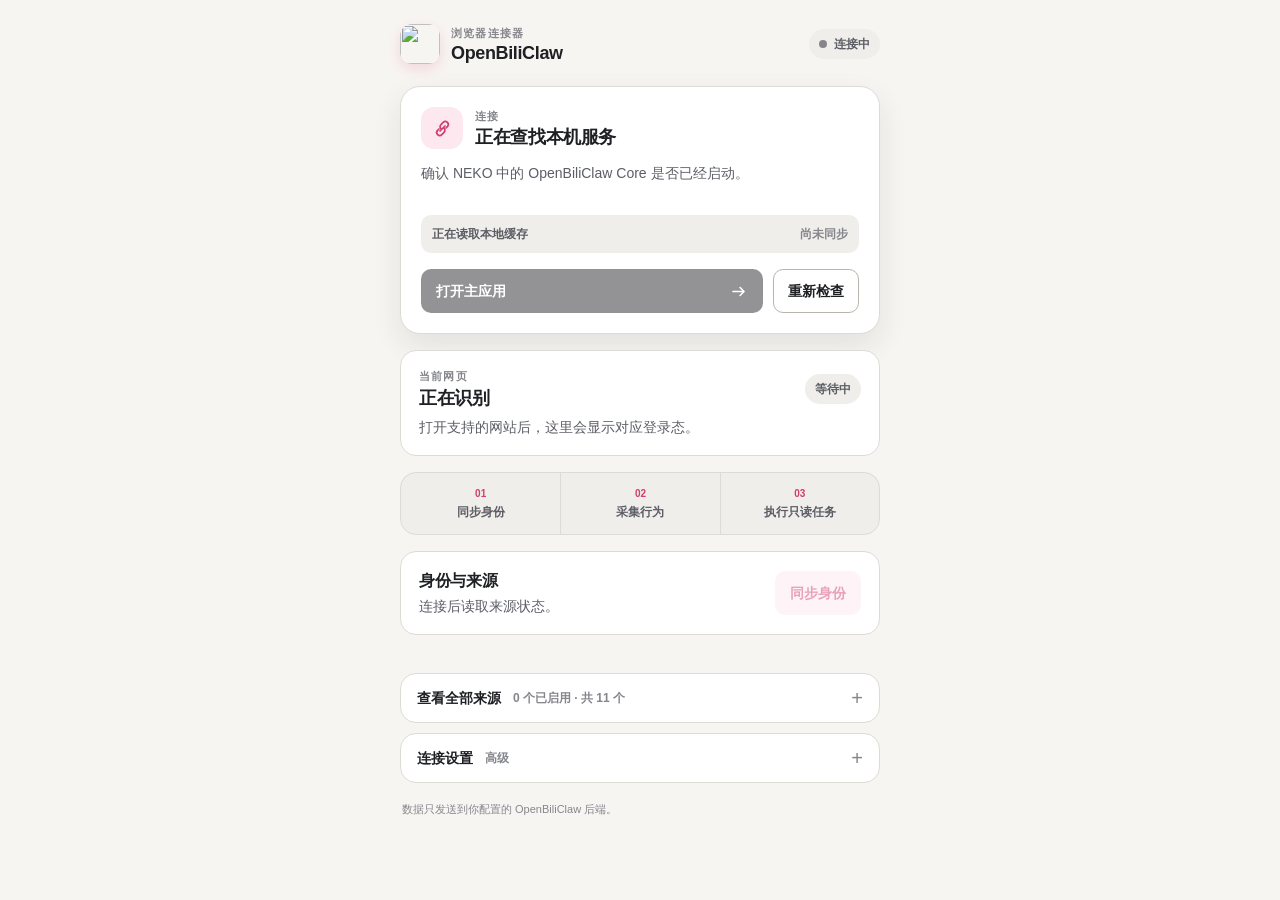
==== commit 21bcf04b: "feat(extension): show compact offline sync status" ====
--- a/extension/popup/popup.html
+++ b/extension/popup/popup.html
@@ -1,7624 +1,139 @@
-<!DOCTYPE html>
+<!doctype html>
 <html lang="zh-CN">
-<head>
-  <meta charset="UTF-8">
-  <meta name="viewport" content="width=device-width, initial-scale=1.0">
-  <title>OpenBiliClaw</title>
-  <link rel="icon" type="image/png" sizes="32x32" href="../icons/icon32.png?v=4">
-  <style>
-    * { margin: 0; padding: 0; box-sizing: border-box; }
-    /* The popup toggles visibility via the `hidden` property, but nearly every
-       layout class sets `display: flex/grid`, which beats the UA
-       `[hidden] { display: none }` rule at equal specificity — leaving
-       "hidden" elements (embedding banner, comment composers, profile-edit
-       panel, toasts, …) stuck visible. Make `hidden` authoritative everywhere
-       so `el.hidden = true` actually hides. */
-    [hidden] { display: none !important; }
-
-    :root {
-      --bg-base: #fffafc;
-      --bg-sky: #f2f8ff;
-      --surface: rgba(255, 255, 255, 0.84);
-      --surface-strong: rgba(255, 255, 255, 0.96);
-      --surface-soft: rgba(255, 255, 255, 0.72);
-      --line: rgba(217, 227, 242, 0.95);
-      --line-strong: rgba(247, 173, 202, 0.46);
-      --text-main: #20304a;
-      --text-secondary: #60708c;
-      --text-muted: #8f9bb0;
-      --brand: #fb7299;
-      --brand-strong: #f65788;
-      --brand-soft: rgba(251, 114, 153, 0.12);
-      --sky: #5aa9ff;
-      --sky-soft: rgba(90, 169, 255, 0.14);
-      --lime-soft: rgba(96, 204, 154, 0.16);
-      --warning-soft: rgba(255, 189, 110, 0.2);
-      --success: #30b980;
-      --danger: #ef7a86;
-      --shadow-lg: 0 20px 40px rgba(56, 76, 112, 0.12);
-      --shadow-sm: 0 10px 22px rgba(73, 93, 130, 0.08);
-      --focus-ring: 0 0 0 3px rgba(90, 169, 255, 0.28);
-    }
-
-    html {
-      width: 100%;
-      height: 100%;
-      min-width: 0;
-      min-height: 0;
-    }
-
-    body {
-      width: 100%;
-      height: 100%;
-      min-width: 0;
-      min-height: 0;
-      display: flex;
-      overflow: hidden;
-      font-family: "Avenir Next", "PingFang SC", "Hiragino Sans GB", "Microsoft YaHei", sans-serif;
-      color: var(--text-main);
-      background:
-        radial-gradient(circle at 15% 12%, rgba(251, 114, 153, 0.2), transparent 30%),
-        radial-gradient(circle at 88% 18%, rgba(90, 169, 255, 0.24), transparent 26%),
-        linear-gradient(180deg, var(--bg-base) 0%, var(--bg-sky) 100%);
-    }
-
-    button,
-    textarea {
-      font: inherit;
-    }
-
-    button {
-      cursor: pointer;
-    }
-
-    .shell {
-      position: relative;
-      display: flex;
-      flex: 1 1 auto;
-      flex-direction: column;
-      width: 100%;
-      min-width: 0;
-      min-height: 100%;
-      padding: 16px;
-      gap: 12px;
-    }
-
-    .side-panel-shell {
-      width: 100%;
-      max-width: none;
-    }
-
-    .shell::before,
-    .shell::after {
-      content: "";
-      position: absolute;
-      border-radius: 999px;
-      pointer-events: none;
-      filter: blur(6px);
-      opacity: 0.75;
-    }
-
-    .shell::before {
-      top: 34px;
-      right: 18px;
-      width: 102px;
-      height: 102px;
-      background: radial-gradient(circle, rgba(251, 114, 153, 0.24), transparent 64%);
-    }
-
-    .shell::after {
-      bottom: 90px;
-      left: 10px;
-      width: 118px;
-      height: 118px;
-      background: radial-gradient(circle, rgba(90, 169, 255, 0.2), transparent 68%);
-    }
-
-    .hero,
-    .tabs-shell,
-    .footer,
-    .recommendation-header-card,
-    .recommendation-card,
-    .profile-card,
-    .empty-state,
-    .chat-shell {
-      position: relative;
-      z-index: 1;
-    }
-
-    .hero,
-    .tabs-shell,
-    .footer {
-      border: 1px solid var(--line);
-      background: var(--surface-soft);
-      backdrop-filter: blur(18px);
-      box-shadow: var(--shadow-sm);
-    }
-
-    .hero {
-      border-radius: 28px;
-      padding: 18px 18px 16px;
-    }
-
-    .hero-top {
-      display: grid;
-      grid-template-columns: minmax(0, 1fr) auto;
-      align-items: center;
-      gap: 14px;
-    }
-
-    .brand {
-      display: flex;
-      align-items: center;
-      gap: 12px;
-      min-width: 0;
-      max-width: 100%;
-    }
-
-    .brand-copy {
-      min-width: 0;
-    }
-
-    .brand-title-row {
-      display: flex;
-      align-items: center;
-      gap: 10px;
-      min-width: 0;
-    }
-
-    .brand-mark {
-      width: 42px;
-      height: 42px;
-      border-radius: 14px;
-      display: block;
-      object-fit: cover;
-      background: var(--brand);
-      box-shadow: 0 12px 24px rgba(251, 114, 153, 0.18);
-      flex-shrink: 0;
-    }
-
-    .eyebrow {
-      font-size: 11px;
-      line-height: 1.3;
-      letter-spacing: 0.08em;
-      text-transform: uppercase;
-      color: var(--brand);
-      font-weight: 700;
-    }
-
-    .hero h1 {
-      font-size: 23px;
-      line-height: 1.05;
-      font-weight: 800;
-      letter-spacing: -0.03em;
-    }
-
-    .hero-copy {
-      margin-top: 14px;
-      font-size: 13px;
-      line-height: 1.65;
-      color: var(--text-secondary);
-      max-width: 300px;
-    }
-
-    /* Row under the header: hero copy on the left, the compact Star button
-       right-aligned so it sits directly below the action-icon column. */
-    .hero-sub {
-      display: flex;
-      align-items: center;
-      justify-content: space-between;
-      gap: 10px;
-    }
-
-    /* "Star" button in the familiar GitHub-Buttons two-part style (the look big
-       repos use): an action chip (Octocat + "Star") joined to a live star-count
-       box. Clicking opens the repo (direct-starring needs GitHub auth, so even
-       GitHub's own widget links out). The count is fetched + cached by popup.js. */
-    .gh-star {
-      flex-shrink: 0;
-      display: inline-flex;
-      align-items: stretch;
-      height: 26px;
-      padding: 0;
-      border: 1px solid rgba(208, 215, 222, 0.95);
-      border-radius: 7px;
-      overflow: hidden;
-      background: none;
-      cursor: pointer;
-      font-size: 11.5px;
-      font-weight: 700;
-      box-shadow: 0 1px 2px rgba(27, 31, 36, 0.06);
-      transition: border-color 0.15s, transform 0.15s;
-    }
-
-    .gh-star:hover {
-      border-color: rgba(247, 181, 0, 0.8);
-      transform: translateY(-1px);
-    }
-
-    .gh-star-left {
-      display: inline-flex;
-      align-items: center;
-      gap: 5px;
-      padding: 0 9px;
-      color: #24292f;
-      background: linear-gradient(180deg, #ffffff, #eef1f4);
-    }
-
-    .gh-star:hover .gh-star-left {
-      background: linear-gradient(180deg, #ffffff, #e6ebef);
-    }
-
-    .gh-star-mark {
-      width: 14px;
-      height: 14px;
-      color: #24292f;
-    }
-
-    .gh-star-count {
-      display: inline-flex;
-      align-items: center;
-      padding: 0 9px;
-      color: #24292f;
-      background: #ffffff;
-      border-left: 1px solid rgba(208, 215, 222, 0.95);
-      font-variant-numeric: tabular-nums;
-    }
-
-    .gh-star-count[hidden] {
-      display: none;
-    }
-
-    .status-badge {
-      display: flex;
-      align-items: center;
-      gap: 7px;
-      padding: 6px 10px;
-      border-radius: 999px;
-      background: rgba(255, 255, 255, 0.76);
-      border: 1px solid rgba(230, 237, 248, 0.92);
-      box-shadow: 0 8px 16px rgba(89, 111, 150, 0.06);
-      flex-shrink: 0;
-      justify-self: end;
-    }
-
-    .status-badge[data-tone="online"] {
-      background: linear-gradient(180deg, rgba(255, 255, 255, 0.96), rgba(244, 255, 250, 0.92));
-    }
-
-    .status-badge[data-tone="reconnecting"] {
-      background: linear-gradient(180deg, rgba(255, 255, 255, 0.96), rgba(255, 249, 235, 0.94));
-    }
-
-    .status-badge[data-tone="offline"] {
-      background: linear-gradient(180deg, rgba(255, 255, 255, 0.96), rgba(255, 245, 247, 0.92));
-    }
-
-    .status-dot {
-      width: 8px;
-      height: 8px;
-      border-radius: 999px;
-      background: var(--success);
-      box-shadow: 0 0 0 4px rgba(48, 185, 128, 0.14);
-      flex-shrink: 0;
-    }
-
-    .status-dot.reconnecting {
-      background: #d28a25;
-      box-shadow: 0 0 0 4px rgba(210, 138, 37, 0.14);
-    }
-
-    .status-dot.offline {
-      background: var(--danger);
-      box-shadow: 0 0 0 4px rgba(239, 122, 134, 0.12);
-    }
-
-    .status-label {
-      font-size: 11px;
-      line-height: 1;
-      font-weight: 800;
-      color: var(--text-main);
-    }
-
-    .tabs-shell {
-      border-radius: 22px;
-      padding: 6px;
-    }
-
-    .tab-bar {
-      display: grid;
-      grid-template-columns: repeat(4, minmax(0, 1fr));
-      gap: 6px;
-    }
-
-    .tab-button {
-      display: flex;
-      min-width: 0;
-      min-height: 44px;
-      align-items: center;
-      justify-content: center;
-      gap: 5px;
-      border: 0;
-      border-radius: 16px;
-      padding: 9px 6px;
-      background: transparent;
-      color: var(--text-secondary);
-      font-size: 11px;
-      line-height: 1.3;
-      font-weight: 700;
-      transition:
-        background 180ms ease,
-        color 180ms ease,
-        box-shadow 180ms ease,
-        transform 180ms ease;
-    }
-
-    .tab-button svg { width: 16px; height: 16px; flex: 0 0 16px; }
-
-    .tab-button:hover {
-      color: var(--text-main);
-      background: rgba(255, 255, 255, 0.52);
-    }
-
-    .tab-button.is-active {
-      color: var(--brand-strong);
-      background: linear-gradient(180deg, rgba(255, 255, 255, 0.98), rgba(255, 240, 246, 0.98));
-      box-shadow: 0 10px 18px rgba(251, 114, 153, 0.14);
-      transform: translateY(-1px);
-    }
-
-    .tab-count-badge {
-      display: inline-flex;
-      align-items: center;
-      justify-content: center;
-      min-width: 16px;
-      height: 16px;
-      margin-left: 3px;
-      padding: 0 4px;
-      border-radius: 999px;
-      background: var(--brand);
-      color: #fff;
-      font-size: 9px;
-      line-height: 1;
-    }
-
-    .tab-count-badge[hidden] { display: none; }
-
-    .tab-button:focus-visible,
-    .mobile-button:focus-visible,
-    .messages-button:focus-visible,
-    .settings-gear:focus-visible,
-    .recommendation-preview:focus-visible,
-    .action-button:focus-visible,
-    .chat-input:focus-visible,
-    .comment-input:focus-visible {
-      outline: none;
-      box-shadow: var(--focus-ring);
-    }
-
-    .library-intro { margin-bottom: 10px; }
-    .library-intro h2 { margin-top: 4px; font-size: 18px; line-height: 1.2; }
-    .library-intro > p:last-child { margin-top: 5px; color: var(--text-secondary); font-size: 12px; line-height: 1.5; }
-    .library-tabs {
-      display: grid;
-      grid-template-columns: repeat(3, minmax(0, 1fr));
-      gap: 8px;
-      margin-bottom: 12px;
-      padding: 4px;
-      border: 1px solid var(--line);
-      border-radius: 15px;
-      background: var(--surface-soft);
-    }
-    .library-tab {
-      min-width: 0;
-      min-height: 44px;
-      padding: 8px 4px;
-      border: 0;
-      border-radius: 11px;
-      background: transparent;
-      color: var(--text-secondary);
-      font-size: 11px;
-      font-weight: 800;
-      line-height: 1.25;
-      cursor: pointer;
-      transition: background 180ms ease, color 180ms ease, box-shadow 180ms ease;
-    }
-    .library-tab.is-active { background: var(--surface-strong); color: var(--brand-strong); box-shadow: var(--shadow-sm); }
-    .library-tab:focus-visible { outline: none; box-shadow: var(--focus-ring); }
-    .library-panel[hidden] { display: none; }
-
-    .content {
-      position: relative;
-      z-index: 1;
-      display: flex;
-      flex-direction: column;
-      flex: 1;
-      min-height: 0;
-      overflow-y: auto;
-      overflow-x: hidden;
-      padding-right: 4px;
-      margin-right: -4px;
-    }
-
-    .view {
-      display: flex;
-      flex-direction: column;
-      gap: 12px;
-      min-height: 0;
-      padding-bottom: 4px;
-      flex: 1;
-    }
-
-    .view[hidden] {
-      display: none;
-    }
-
-    .view-intro {
-      padding: 2px 2px 0;
-    }
-
-    .view-kicker {
-      font-size: 11px;
-      line-height: 1.4;
-      letter-spacing: 0.08em;
-      text-transform: uppercase;
-      color: var(--brand);
-      font-weight: 700;
-    }
-
-    .view-intro h2 {
-      margin-top: 4px;
-      font-size: 18px;
-      line-height: 1.2;
-      font-weight: 800;
-      letter-spacing: -0.02em;
-    }
-
-    .view-intro p {
-      margin-top: 6px;
-      font-size: 12px;
-      line-height: 1.6;
-      color: var(--text-secondary);
-    }
-
-    .recommendation-header-card,
-    .recommendation-card,
-    .profile-card,
-    .empty-state,
-    .chat-shell {
-      border-radius: 24px;
-      border: 1px solid var(--line);
-      background: var(--surface-strong);
-      box-shadow: var(--shadow-lg);
-    }
-
-    .recommendation-header-card {
-      border-radius: 20px;
-      padding: 12px;
-      isolation: isolate;
-    }
-
-    .recommendation-header-card::before {
-      content: "";
-      position: absolute;
-      inset: 0;
-      border-radius: inherit;
-      background:
-        radial-gradient(circle at top right, rgba(251, 114, 153, 0.12), transparent 38%),
-        radial-gradient(circle at left bottom, rgba(90, 169, 255, 0.12), transparent 34%);
-      pointer-events: none;
-    }
-
-    .recommendation-header-top {
-      position: relative;
-      z-index: 1;
-      display: grid;
-      grid-template-columns: minmax(0, 1fr) auto;
-      align-items: center;
-      gap: 10px;
-    }
-
-    .recommendation-header-copy {
-      min-width: 0;
-      display: flex;
-      flex-direction: column;
-      gap: 0;
-    }
-
-    .recommendation-header-intro {
-      display: flex;
-      flex-direction: column;
-      gap: 0;
-    }
-
-    .recommendation-header-title {
-      display: flex;
-      align-items: center;
-      gap: 8px;
-      min-width: 0;
-      flex-wrap: wrap;
-    }
-
-    .recommendation-header-title .view-kicker {
-      margin: 0;
-      padding: 2px 7px;
-      border-radius: 999px;
-      background: rgba(251, 114, 153, 0.07);
-      line-height: 1;
-      color: var(--brand-strong);
-      font-size: 10px;
-    }
-
-    .recommendation-header-title h2 {
-      min-width: 0;
-      font-size: 16px;
-      line-height: 1.25;
-      letter-spacing: -0.02em;
-      font-weight: 800;
-    }
-
-    .recommendation-header-top .action-button {
-      flex-shrink: 0;
-      min-height: 34px;
-      padding: 0 11px;
-    }
-
-    .recommendation-summary-row {
-      position: relative;
-      z-index: 1;
-      display: flex;
-      flex-direction: column;
-      gap: 6px;
-      margin-top: 10px;
-    }
-
-    .recommendation-status-row {
-      position: relative;
-      z-index: 1;
-      display: grid;
-      grid-template-columns: repeat(3, minmax(0, 1fr));
-      grid-auto-rows: 1fr;
-      gap: 6px;
-    }
-
-    .recommendation-status-chip {
-      position: relative;
-      z-index: 1;
-      display: flex;
-      flex-direction: column;
-      align-items: flex-start;
-      justify-content: space-between;
-      gap: 4px;
-      min-width: 0;
-      min-height: 60px;
-      padding: 8px 9px;
-      border-radius: 16px;
-      border: 1px solid rgba(225, 232, 241, 0.96);
-      box-shadow: none;
-    }
-
-    .recommendation-status-chip[data-tone="neutral"] {
-      background: rgba(255, 255, 255, 0.92);
-    }
-
-    .recommendation-status-chip[data-tone="brand"] {
-      background: rgba(255, 246, 249, 0.92);
-      border-color: rgba(245, 189, 209, 0.46);
-    }
-
-    .recommendation-status-chip[data-tone="info"] {
-      background: rgba(245, 249, 255, 0.94);
-      border-color: rgba(177, 207, 242, 0.58);
-    }
-
-    .recommendation-status-label {
-      font-size: 9px;
-      line-height: 1;
-      letter-spacing: 0.06em;
-      text-transform: uppercase;
-      color: var(--text-muted);
-      font-weight: 800;
-    }
-
-    .recommendation-status-value {
-      min-width: 0;
-      font-size: 11px;
-      line-height: 1.4;
-      color: var(--text-main);
-      font-weight: 700;
-      overflow-wrap: anywhere;
-    }
-
-    #delightSlot {
-      display: grid;
-      gap: 12px;
-    }
-
-    #delightSlot[hidden] {
-      display: none;
-    }
-
-    /* Compact banner version of the delight card.
-       Collapsed state is a single ~36px row that doesn't push the
-       recommendation feed down; click the row to expand. */
-    /* Delight banner — same visual language as .recommendation-card
-       (radius / background / inset highlight) so it feels like part of
-       the same family, but with pink-tinted accents (border, hover glow,
-       ✨ overlay on cover) so it instantly reads as a "surprise pick"
-       and not just another rec card. */
-    .delight-banner {
-      display: grid;
-      grid-template-columns: 1fr auto;
-      align-items: stretch;
-      border-radius: 22px;
-      border: 1px solid rgba(251, 114, 153, 0.28);
-      background: linear-gradient(180deg, rgba(255, 252, 254, 0.98), rgba(252, 248, 255, 0.98));
-      box-shadow:
-        inset 0 1px 0 rgba(255, 255, 255, 0.82),
-        0 4px 14px rgba(251, 114, 153, 0.1);
-      overflow: hidden;
-      transition: box-shadow 0.2s ease, border-color 0.2s ease;
-    }
-    .delight-banner:hover {
-      border-color: rgba(251, 114, 153, 0.5);
-      box-shadow:
-        inset 0 1px 0 rgba(255, 255, 255, 0.82),
-        0 12px 28px rgba(251, 114, 153, 0.18);
-    }
-    .delight-banner.is-highlighted {
-      border-color: rgba(251, 114, 153, 0.55);
-      box-shadow:
-        inset 0 1px 0 rgba(255, 255, 255, 0.82),
-        0 12px 28px rgba(251, 114, 153, 0.22);
-    }
-    .delight-banner.is-expanded {
-      grid-template-rows: auto auto;
-      grid-template-columns: 1fr auto;
-    }
-
-    .delight-banner-row {
-      grid-column: 1;
-      grid-row: 1;
-      display: flex;
-      align-items: center;
-      gap: 12px;
-      padding: 10px;
-      border: 0;
-      background: transparent;
-      cursor: pointer;
-      text-align: left;
-      min-width: 0;
-    }
-
-    /* 16:9 cover — same visual treatment as .recommendation-cover.
-       Inset highlight, pink/blue gradient backdrop, and a bottom
-       darkening scrim so a ✨ badge overlay reads in any light/dark
-       cover image. */
-    .delight-banner-thumb {
-      flex-shrink: 0;
-      position: relative;
-      width: clamp(108px, 32vw, 136px);
-      aspect-ratio: 16 / 9;
-      border-radius: 18px;
-      overflow: hidden;
-      border: 1px solid rgba(255, 255, 255, 0.92);
-      background:
-        linear-gradient(180deg, rgba(255, 255, 255, 0.98), rgba(255, 248, 252, 0.94)),
-        linear-gradient(145deg, rgba(251, 114, 153, 0.18), rgba(168, 85, 247, 0.12));
-      box-shadow:
-        inset 0 1px 0 rgba(255, 255, 255, 0.72),
-        0 2px 8px rgba(251, 114, 153, 0.12);
-      display: flex;
-      align-items: center;
-      justify-content: center;
-      transition: transform 0.2s ease, box-shadow 0.2s ease;
-    }
-    .delight-banner:hover .delight-banner-thumb {
-      transform: translateY(-1px);
-      box-shadow:
-        inset 0 1px 0 rgba(255, 255, 255, 0.72),
-        0 6px 16px rgba(251, 114, 153, 0.2);
-    }
-    .delight-banner-thumb img {
-      width: 100%;
-      height: 100%;
-      object-fit: cover;
-      display: block;
-    }
-    .delight-banner-thumb.is-fallback {
-      color: var(--brand-strong);
-    }
-    .delight-banner-thumb.is-text-card {
-      aspect-ratio: auto;
-      min-height: 88px;
-      align-items: flex-start;
-      justify-content: flex-start;
-      padding: 12px 10px 10px;
-    }
-    .delight-banner-thumb-text {
-      display: -webkit-box;
-      -webkit-box-orient: vertical;
-      -webkit-line-clamp: 4;
-      overflow: hidden;
-      color: var(--text-secondary);
-      font-size: 11px;
-      font-weight: 600;
-      line-height: 1.45;
-      overflow-wrap: anywhere;
-      white-space: pre-wrap;
-    }
-    /* ✨ overlay badge — instant "this one is special" marker. */
-    .delight-banner-thumb::before {
-      content: "✨";
-      position: absolute;
-      top: 6px;
-      left: 6px;
-      width: 22px;
-      height: 22px;
-      border-radius: 999px;
-      background: rgba(255, 255, 255, 0.92);
-      color: var(--brand-strong);
-      font-size: 13px;
-      line-height: 22px;
-      text-align: center;
-      box-shadow: 0 2px 6px rgba(251, 114, 153, 0.28);
-      pointer-events: none;
-      z-index: 2;
-    }
-    /* Bottom scrim to keep covers readable + match rec-card style */
-    .delight-banner-thumb::after {
-      content: "";
-      position: absolute;
-      inset: auto 0 0 0;
-      height: 32%;
-      background: linear-gradient(180deg, transparent, rgba(32, 48, 74, 0.16));
-      pointer-events: none;
-    }
-    .delight-banner-thumb.is-fallback::after {
-      display: none;
-    }
-
-    .delight-banner-text {
-      flex: 1;
-      min-width: 0;
-      display: flex;
-      flex-direction: column;
-      gap: 6px;
-    }
-
-    .delight-banner-kicker-line {
-      display: flex;
-      align-items: center;
-      gap: 6px;
-      flex-wrap: wrap;
-      min-width: 0;
-    }
-
-    .delight-banner-kicker {
-      font-size: 10px;
-      font-weight: 700;
-      color: var(--brand-strong);
-      padding: 2px 6px;
-      border-radius: 999px;
-      background: rgba(251, 114, 153, 0.1);
-      letter-spacing: 0.02em;
-      max-width: 100%;
-      overflow: hidden;
-      text-overflow: ellipsis;
-      white-space: nowrap;
-    }
-
-    .delight-banner-platform {
-      font-size: 10px;
-      font-weight: 600;
-      color: var(--text-muted);
-      padding: 2px 6px;
-      border-radius: 999px;
-      background: rgba(0, 0, 0, 0.05);
-      flex: 0 0 auto;
-      white-space: nowrap;
-    }
-
-    .delight-banner-counter {
-      font-size: 10px;
-      font-weight: 600;
-      color: var(--text-muted);
-      padding: 1px 5px;
-      border-radius: 8px;
-      background: rgba(0, 0, 0, 0.04);
-      flex: 0 0 auto;
-      white-space: nowrap;
-    }
-
-    .delight-banner-kicker-line .recommendation-published-time {
-      flex: 0 0 auto;
-      margin-left: 0;
-      white-space: nowrap;
-      color: var(--text-muted);
-    }
-
-    /* Nav buttons (‹ / ›). 28×28 visible target plus a transparent
-       ::before that extends the hit area to 36×36 — keeps the visual
-       compact in the kicker row while staying comfortably clickable
-       in a popup. */
-    .delight-banner-nav {
-      position: relative;
-      width: 28px;
-      height: 28px;
-      border: 1px solid rgba(251, 114, 153, 0.2);
-      border-radius: 8px;
-      background: rgba(255, 255, 255, 0.7);
-      color: var(--brand-strong);
-      font-size: 18px;
-      font-weight: 700;
-      line-height: 1;
-      cursor: pointer;
-      padding: 0;
-      display: inline-flex;
-      flex: 0 0 28px;
-      align-items: center;
-      justify-content: center;
-      transition: background 0.15s ease, transform 0.1s ease, border-color 0.15s ease;
-    }
-    .delight-banner-nav::before {
-      content: "";
-      position: absolute;
-      inset: -4px;
-    }
-    .delight-banner-nav:hover:not(:disabled) {
-      background: rgba(251, 114, 153, 0.14);
-      border-color: rgba(251, 114, 153, 0.45);
-    }
-    .delight-banner-nav:active:not(:disabled) {
-      transform: scale(0.94);
-    }
-    .delight-banner-nav:disabled {
-      opacity: 0.32;
-      cursor: default;
-    }
-
-    /* Inbox delight card — thumbnail + title row */
-    .message-delight-top {
-      display: flex;
-      gap: 10px;
-      align-items: flex-start;
-      margin-bottom: 6px;
-    }
-    .message-delight-thumb {
-      flex-shrink: 0;
-      width: 56px;
-      height: 56px;
-      border-radius: 10px;
-      overflow: hidden;
-      background: linear-gradient(135deg, rgba(168, 85, 247, 0.18), rgba(90, 169, 255, 0.18));
-      display: flex;
-      align-items: center;
-      justify-content: center;
-      border: 1px solid rgba(255, 255, 255, 0.6);
-    }
-    .message-delight-thumb img {
-      width: 100%;
-      height: 100%;
-      object-fit: cover;
-      display: block;
-    }
-    .message-delight-thumb.is-fallback {
-      font-size: 20px;
-      color: #6b21a8;
-    }
-    .message-delight-text {
-      flex: 1;
-      min-width: 0;
-      display: flex;
-      flex-direction: column;
-      gap: 4px;
-    }
-    .message-delight-hook {
-      font-size: 10px;
-      font-weight: 700;
-      color: #6b21a8;
-      padding: 2px 6px;
-      border-radius: 999px;
-      background: rgba(168, 85, 247, 0.12);
-      align-self: flex-start;
-    }
-    .message-delight-platform {
-      font-size: 10px;
-      font-weight: 600;
-      color: #6b7280;
-      padding: 2px 6px;
-      border-radius: 999px;
-      background: rgba(107, 114, 128, 0.12);
-      align-self: flex-start;
-    }
-    .message-delight-title {
-      font-size: 13px;
-      font-weight: 700;
-      color: #4c1d95;
-      line-height: 1.4;
-      overflow-wrap: anywhere;
-    }
-
-    .delight-banner-title {
-      min-width: 0;
-      font-size: 14px;
-      font-weight: 700;
-      color: var(--text-main);
-      line-height: 1.45;
-      display: -webkit-box;
-      -webkit-line-clamp: 3;
-      -webkit-box-orient: vertical;
-      overflow: hidden;
-      overflow-wrap: anywhere;
-    }
-    /* Reveal full title once the user has chosen to expand the banner —
-       collapsed state still respects the row-height budget with a
-       3-line clamp, but the expanded state shouldn't hide content. */
-    .delight-banner.is-expanded .delight-banner-title {
-      -webkit-line-clamp: unset;
-      display: block;
-    }
-
-    .delight-banner-dismiss-all {
-      align-self: flex-start;
-      margin-top: 4px;
-      border: 0;
-      background: transparent;
-      color: var(--text-secondary);
-      font-size: 11px;
-      cursor: pointer;
-      text-decoration: underline;
-      padding: 2px 4px;
-    }
-    .delight-banner-dismiss-all:hover {
-      color: var(--text-main);
-    }
-
-    .delight-banner-chevron {
-      flex-shrink: 0;
-      width: 32px;
-      height: 32px;
-      padding: 0;
-      border: 0;
-      border-radius: 10px;
-      background: transparent;
-      font-size: 12px;
-      color: var(--text-secondary);
-      cursor: pointer;
-      transition: transform 0.2s ease;
-    }
-    .delight-banner-chevron:hover,
-    .delight-banner-chevron:focus-visible {
-      background: rgba(251, 114, 153, 0.1);
-      color: var(--brand-strong);
-    }
-
-    .delight-banner-dismiss {
-      grid-column: 2;
-      grid-row: 1;
-      width: 44px;
-      min-height: 44px;
-      border: 0;
-      border-left: 1px solid rgba(237, 219, 233, 0.6);
-      background: transparent;
-      color: var(--text-muted);
-      font-size: 18px;
-      line-height: 1;
-      cursor: pointer;
-      transition: background 0.15s ease, color 0.15s ease;
-    }
-    .delight-banner-dismiss:hover {
-      background: rgba(0, 0, 0, 0.04);
-      color: var(--text-main);
-    }
-    .delight-banner-dismiss:focus-visible {
-      outline: 2px solid var(--accent);
-      outline-offset: -3px;
-    }
-    .delight-banner-dismiss:disabled {
-      cursor: wait;
-      opacity: 0.58;
-    }
-
-    .delight-banner-body {
-      grid-column: 1 / -1;
-      grid-row: 2;
-      padding: 4px 12px 12px;
-      display: flex;
-      flex-direction: column;
-      gap: 8px;
-      border-top: 1px solid rgba(237, 219, 233, 0.6);
-    }
-
-    .delight-banner-reason {
-      font-size: 12px;
-      line-height: 1.6;
-      color: var(--text-secondary);
-      margin: 4px 0 0;
-    }
-
-    .delight-banner-response {
-      font-size: 11px;
-      color: var(--text-secondary);
-      margin: 0;
-    }
-    .delight-banner-response[data-tone="success"] { color: #1a7f37; }
-    .delight-banner-response[data-tone="error"] { color: #cf222e; }
-
-    .delight-banner-chat-reply {
-      font-size: 12px;
-      line-height: 1.55;
-      color: var(--text-main);
-      margin: 0;
-      padding: 8px 10px;
-      background: rgba(255, 255, 255, 0.7);
-      border-radius: 10px;
-      border: 1px solid rgba(237, 219, 233, 0.6);
-    }
-
-    .delight-chat-turns {
-      display: flex;
-      flex-direction: column;
-      gap: 5px;
-      max-height: 220px;
-      overflow-y: auto;
-      padding: 2px 0;
-    }
-
-    .delight-turn-bubble {
-      max-width: 88%;
-      padding: 7px 10px;
-      border-radius: 12px;
-      font-size: 12px;
-      line-height: 1.5;
-      word-break: break-word;
-    }
-
-    .delight-turn-bubble.is-user {
-      background: var(--brand);
-      color: #fff;
-      margin-left: auto;
-      border-bottom-right-radius: 3px;
-    }
-
-    .delight-turn-bubble.is-assistant {
-      background: rgba(255, 255, 255, 0.7);
-      border: 1px solid rgba(237, 219, 233, 0.6);
-      border-bottom-left-radius: 3px;
-    }
-
-    .delight-turn-bubble.is-thinking {
-      color: var(--text-secondary);
-      font-style: italic;
-    }
-
-    .delight-turn-bubble.is-error {
-      background: rgba(239, 122, 134, 0.1);
-      color: #cf222e;
-      border-color: rgba(239, 122, 134, 0.2);
-    }
-
-    .delight-banner-actions {
-      display: flex;
-      gap: 6px;
-      flex-wrap: wrap;
-    }
-
-    .delight-banner-action {
-      flex: 1;
-      min-width: 0;
-      padding: 6px 10px;
-      font-size: 12px;
-    }
-
-    .delight-card {
-      border-radius: 20px;
-      border: 1px solid rgba(237, 219, 233, 0.96);
-      background:
-        radial-gradient(circle at top right, rgba(251, 114, 153, 0.16), transparent 38%),
-        linear-gradient(180deg, rgba(255, 252, 254, 0.98), rgba(246, 250, 255, 0.98));
-      box-shadow: 0 18px 34px rgba(251, 114, 153, 0.12);
-      padding: 12px;
-      display: flex;
-      flex-direction: column;
-      gap: 12px;
-    }
-
-    .delight-card.is-highlighted {
-      border-color: rgba(251, 114, 153, 0.42);
-      box-shadow: 0 22px 38px rgba(251, 114, 153, 0.18);
-    }
-
-    .delight-header {
-      display: flex;
-      align-items: flex-start;
-      justify-content: space-between;
-      gap: 8px;
-      flex-wrap: wrap;
-    }
-
-    .delight-kicker {
-      display: inline-flex;
-      align-items: center;
-      gap: 6px;
-      padding: 5px 9px;
-      border-radius: 999px;
-      background: rgba(251, 114, 153, 0.1);
-      color: var(--brand-strong);
-      font-size: 10px;
-      line-height: 1;
-      letter-spacing: 0.08em;
-      text-transform: uppercase;
-      font-weight: 800;
-    }
-
-    .delight-score {
-      display: inline-flex;
-      align-items: center;
-      padding: 5px 9px;
-      border-radius: 999px;
-      background: rgba(90, 169, 255, 0.12);
-      color: #3279c7;
-      font-size: 10px;
-      line-height: 1;
-      font-weight: 700;
-    }
-
-    .delight-hero {
-      display: grid;
-      grid-template-columns: 112px minmax(0, 1fr);
-      gap: 12px;
-      align-items: stretch;
-      border: 0;
-      background: transparent;
-      padding: 0;
-      text-align: left;
-      color: inherit;
-      cursor: pointer;
-    }
-
-    .delight-cover {
-      position: relative;
-      overflow: hidden;
-      border-radius: 16px;
-      aspect-ratio: 16 / 10;
-      background:
-        linear-gradient(180deg, rgba(255, 255, 255, 0.92), rgba(245, 249, 255, 0.92)),
-        linear-gradient(145deg, rgba(251, 114, 153, 0.16), rgba(90, 169, 255, 0.12));
-      border: 1px solid rgba(255, 255, 255, 0.94);
-      display: flex;
-      align-items: center;
-      justify-content: center;
-      color: var(--text-secondary);
-      font-size: 11px;
-      line-height: 1.5;
-      font-weight: 700;
-      text-align: center;
-      padding: 10px;
-    }
-
-    .delight-cover img {
-      width: 100%;
-      height: 100%;
-      object-fit: cover;
-      display: block;
-    }
-
-    .delight-copy {
-      min-width: 0;
-      display: flex;
-      flex-direction: column;
-      gap: 8px;
-      justify-content: center;
-    }
-
-    .delight-hook {
-      display: inline-flex;
-      align-items: center;
-      align-self: flex-start;
-      padding: 4px 8px;
-      border-radius: 999px;
-      background: rgba(255, 255, 255, 0.82);
-      color: var(--text-secondary);
-      font-size: 10px;
-      line-height: 1;
-      font-weight: 700;
-    }
-
-    .delight-title {
-      font-size: 17px;
-      line-height: 1.35;
-      font-weight: 800;
-      letter-spacing: -0.02em;
-      color: var(--text-main);
-      overflow-wrap: anywhere;
-    }
-
-    .delight-reason {
-      font-size: 12px;
-      line-height: 1.65;
-      color: var(--text-secondary);
-    }
-
-    .delight-response {
-      padding: 10px 12px;
-      border-radius: 16px;
-      background: rgba(255, 255, 255, 0.78);
-      border: 1px solid rgba(233, 237, 246, 0.96);
-      font-size: 12px;
-      line-height: 1.6;
-      color: var(--text-main);
-    }
-
-    .delight-response[data-tone="success"] {
-      background: rgba(241, 255, 248, 0.92);
-      border-color: rgba(150, 221, 185, 0.82);
-    }
-
-    .delight-chat-reply {
-      padding: 10px 12px;
-      border-radius: 16px;
-      background: rgba(245, 249, 255, 0.9);
-      border: 1px solid rgba(210, 224, 242, 0.92);
-      font-size: 12px;
-      line-height: 1.65;
-      color: var(--text-main);
-    }
-
-    .delight-actions {
-      display: flex;
-      align-items: flex-start;
-      justify-content: space-between;
-      gap: 8px;
-      flex-wrap: wrap;
-    }
-
-    .delight-chat-composer {
-      display: flex;
-      flex-direction: column;
-      gap: 8px;
-      padding: 12px;
-      border-radius: 18px;
-      background: rgba(255, 255, 255, 0.82);
-      border: 1px solid rgba(233, 237, 246, 0.96);
-    }
-
-    .delight-chat-status {
-      font-size: 11px;
-      line-height: 1.5;
-      color: var(--text-secondary);
-      min-height: 1.5em;
-    }
-
-    .recommendation-list,
-    .chat-shell {
-      display: flex;
-      flex-direction: column;
-      gap: 12px;
-    }
-
-    .recommendation-card {
-      padding: 10px;
-      transition:
-        border-color 180ms ease,
-        box-shadow 180ms ease;
-    }
-
-    .recommendation-card:hover {
-      border-color: var(--line-strong);
-      box-shadow: 0 20px 36px rgba(251, 114, 153, 0.12);
-    }
-
-    .recommendation-preview {
-      display: flex;
-      flex-direction: column;
-      gap: 12px;
-      width: 100%;
-      border: 1px solid rgba(235, 240, 248, 0.98);
-      background: linear-gradient(180deg, rgba(255, 255, 255, 0.98), rgba(250, 251, 255, 0.98));
-      border-radius: 22px;
-      padding: 12px;
-      text-align: left;
-      color: inherit;
-      box-shadow: inset 0 1px 0 rgba(255, 255, 255, 0.82);
-    }
-
-    .recommendation-cover {
-      position: relative;
-      overflow: hidden;
-      border-radius: 18px;
-      border: 1px solid rgba(255, 255, 255, 0.92);
-      background:
-        linear-gradient(180deg, rgba(255, 255, 255, 0.98), rgba(246, 249, 255, 0.94)),
-        linear-gradient(145deg, rgba(251, 114, 153, 0.12), rgba(90, 169, 255, 0.1));
-      box-shadow: inset 0 1px 0 rgba(255, 255, 255, 0.72);
-      aspect-ratio: 16 / 9;
-      width: 100%;
-      min-width: 0;
-      min-height: 0;
-      display: flex;
-      align-items: center;
-      justify-content: center;
-      color: var(--text-secondary);
-      font-size: 12px;
-      line-height: 1.5;
-      font-weight: 700;
-      text-align: center;
-      padding: 10px;
-    }
-
-    .recommendation-cover::after {
-      content: "";
-      position: absolute;
-      inset: auto 0 0 0;
-      height: 34%;
-      background: linear-gradient(180deg, transparent, rgba(32, 48, 74, 0.18));
-      pointer-events: none;
-    }
-
-    .recommendation-cover.is-fallback::after {
-      display: none;
-    }
-
-    .recommendation-cover img {
-      width: 100%;
-      height: 100%;
-      object-fit: cover;
-      display: block;
-    }
-
-    /* No-cover text card for text-first sources (X tweet/thread). */
-    .recommendation-cover.is-text-card {
-      align-items: flex-start;
-      justify-content: flex-start;
-      aspect-ratio: auto;
-      box-sizing: border-box;
-      min-height: 124px;
-      max-height: 180px;
-      text-align: left;
-      padding: 12px 74px 34px 14px;
-    }
-
-    .recommendation-cover.is-text-card::after {
-      display: none;
-    }
-
-    .recommendation-cover-text {
-      margin: 0;
-      font-size: 12.5px;
-      font-weight: 600;
-      line-height: 1.55;
-      color: var(--text-secondary);
-      display: -webkit-box;
-      -webkit-line-clamp: 4;
-      -webkit-box-orient: vertical;
-      overflow: hidden;
-      white-space: pre-wrap;
-      word-break: break-word;
-    }
-
-    .recommendation-content {
-      min-width: 0;
-      display: flex;
-      flex-direction: column;
-      gap: 12px;
-      justify-content: space-between;
-    }
-
-    .recommendation-top {
-      display: flex;
-      align-items: flex-start;
-      justify-content: space-between;
-      gap: 8px;
-      flex-wrap: nowrap;
-    }
-
-    .recommendation-copy-block {
-      display: flex;
-      flex-direction: column;
-      gap: 8px;
-    }
-
-    .topic-badge,
-    .recommendation-state {
-      display: inline-flex;
-      align-items: center;
-      min-height: 26px;
-      padding: 6px 10px;
-      border-radius: 999px;
-      font-size: 11px;
-      line-height: 1.2;
-      font-weight: 700;
-    }
-
-    .topic-badge {
-      background: var(--brand-soft);
-      color: var(--brand-strong);
-    }
-
-    .recommendation-state {
-      background: var(--sky-soft);
-      color: #3279c7;
-    }
-
-    .recommendation-state.is-presented {
-      background: var(--warning-soft);
-      color: #bb7a2d;
-    }
-
-    .recommendation-source-corner {
-      position: absolute;
-      right: 8px;
-      bottom: 8px;
-      display: inline-flex;
-      align-items: center;
-      padding: 2px 8px;
-      border-radius: 6px;
-      background: rgba(18, 22, 32, 0.52);
-      color: rgba(255, 255, 255, 0.92);
-      font-size: 10px;
-      font-weight: 500;
-      line-height: 1.3;
-      letter-spacing: 0.02em;
-      backdrop-filter: blur(8px);
-      -webkit-backdrop-filter: blur(8px);
-      pointer-events: none;
-      z-index: 2;
-    }
-
-    .recommendation-cover.is-fallback .recommendation-source-corner,
-    .recommendation-cover.is-text-card .recommendation-source-corner {
-      background: rgba(18, 22, 32, 0.08);
-      color: var(--text-muted);
-    }
-
-    .recommendation-source-corner.source-platform-zhihu {
-      background: rgba(15, 136, 235, 0.78);
-      color: #fff;
-    }
-
-    .recommendation-cover.is-fallback .recommendation-source-corner.source-platform-zhihu,
-    .recommendation-cover.is-text-card .recommendation-source-corner.source-platform-zhihu {
-      background: rgba(15, 136, 235, 0.12);
-      color: #0f88eb;
-    }
-
-    .recommendation-source-corner.source-platform-reddit {
-      background: rgba(255, 69, 0, 0.78);
-      color: #fff;
-    }
-
-    .recommendation-cover.is-fallback .recommendation-source-corner.source-platform-reddit,
-    .recommendation-cover.is-text-card .recommendation-source-corner.source-platform-reddit {
-      background: rgba(255, 69, 0, 0.12);
-      color: #d93f00;
-    }
-
-    .recommendation-source-corner.source-platform-weibo {
-      background: rgba(230, 22, 45, 0.82);
-      color: #fff;
-    }
-
-    .recommendation-cover.is-fallback .recommendation-source-corner.source-platform-weibo {
-      background: rgba(230, 22, 45, 0.12);
-      color: #e6162d;
-    }
-
-    .recommendation-source-corner.source-platform-bangumi {
-      background: rgba(105, 80, 161, 0.82);
-      color: #fff;
-    }
-
-    .recommendation-cover.is-fallback .recommendation-source-corner.source-platform-bangumi,
-    .recommendation-cover.is-text-card .recommendation-source-corner.source-platform-bangumi {
-      background: rgba(105, 80, 161, 0.12);
-      color: #6950a1;
-    }
-
-    .recommendation-source-corner.source-platform-v2ex {
-      background: rgba(0, 160, 160, 0.82);
-      color: #fff;
-    }
-
-    .recommendation-cover.is-fallback .recommendation-source-corner.source-platform-v2ex,
-    .recommendation-cover.is-text-card .recommendation-source-corner.source-platform-v2ex {
-      background: rgba(0, 160, 160, 0.12);
-      color: #087f83;
-    }
-
-    .recommendation-title {
-      font-size: 17px;
-      line-height: 1.38;
-      font-weight: 800;
-      color: var(--text-main);
-      letter-spacing: -0.02em;
-      overflow-wrap: anywhere;
-    }
-
-    .recommendation-expression {
-      font-size: 12px;
-      line-height: 1.65;
-      color: var(--text-secondary);
-    }
-
-    .recommendation-meta,
-    .recommendation-meta-line {
-      display: flex;
-      align-items: center;
-      gap: 8px;
-      flex-wrap: wrap;
-      font-size: 10px;
-      line-height: 1.5;
-      color: var(--text-muted);
-      letter-spacing: 0.02em;
-    }
-
-    .recommendation-stats {
-      margin-top: 4px;
-      font-size: 10px;
-      line-height: 1.5;
-      color: var(--text-muted);
-      letter-spacing: 0.02em;
-    }
-
-    @media (max-width: 360px) {
-      .recommendation-header-top {
-        grid-template-columns: 1fr;
-        align-items: stretch;
-      }
-
-      .recommendation-header-top .action-button {
-        width: 100%;
-      }
-
-      .recommendation-status-chip {
-        min-height: 0;
-      }
-
-      .recommendation-status-row {
-        grid-template-columns: 1fr;
-      }
-    }
-
-    @media (max-width: 520px) {
-
-      .shell {
-        padding: 10px;
-        gap: 8px;
-      }
-
-      .hero {
-        padding: 10px 12px;
-      }
-
-      .brand-mark {
-        width: 30px;
-        height: 30px;
-        border-radius: 10px;
-      }
-
-      .hero h1 {
-        font-size: 17px;
-      }
-
-      .hero-copy {
-        margin-top: 6px;
-        font-size: 11px;
-        line-height: 1.45;
-      }
-
-      .recommendation-header-card {
-        padding: 8px;
-      }
-
-      .recommendation-summary-row {
-        margin-top: 6px;
-      }
-
-      .recommendation-status-chip {
-        min-height: 42px;
-        padding: 5px 7px;
-      }
-
-      .recommendation-status-label {
-        font-size: 8px;
-      }
-
-      .recommendation-status-value {
-        font-size: 10px;
-      }
-
-      .recommendation-list {
-        gap: 8px;
-      }
-
-      .delight-hero {
-        grid-template-columns: 1fr;
-      }
-
-      .recommendation-card {
-        padding: 6px;
-      }
-
-      .recommendation-preview {
-        gap: 10px;
-        padding: 8px;
-        border-radius: 16px;
-      }
-
-      .recommendation-cover {
-        border-radius: 12px;
-      }
-
-      .recommendation-content {
-        gap: 6px;
-      }
-
-      .recommendation-copy-block {
-        gap: 4px;
-      }
-
-      .recommendation-title {
-        font-size: 14px;
-        line-height: 1.3;
-      }
-
-      .recommendation-expression {
-        font-size: 11px;
-        line-height: 1.5;
-      }
-
-      .topic-badge,
-      .recommendation-state {
-        min-height: 20px;
-        padding: 3px 7px;
-        font-size: 10px;
-      }
-
-      .recommendation-actions {
-        margin-top: 4px;
-        gap: 4px;
-        justify-content: space-between;
-      }
-
-      .delight-actions {
-        gap: 4px;
-      }
-
-      .action-button {
-        min-height: 30px;
-        padding: 6px 8px;
-        font-size: 11px;
-        border-radius: 10px;
-      }
-
-      .feedback-status {
-        margin-top: 4px;
-        min-height: 0;
-      }
-
-      .feedback-status:empty {
-        display: none;
-      }
-
-      .footer {
-        padding: 8px 10px;
-      }
-    }
-
-    @media (max-width: 460px) {
-      /* Keep the header on ONE row even when narrow: the brand (logo + title +
-         status badge) shrinks on the left while the action buttons stay on the
-         right, vertically centered. The decorative eyebrow is hidden to
-         declutter, and the status badge wraps just under the title only when
-         space is genuinely tight — so the buttons never break onto an awkward
-         right-floating second row (the old `grid-template-columns: 1fr` stack). */
-      .hero-top {
-        align-items: center;
-        gap: 8px;
-      }
-
-      .brand {
-        gap: 8px;
-      }
-
-      .brand-copy {
-        flex: 1 1 auto;
-        min-width: 0;
-      }
-
-      /* "OpenBiliClaw" is one word (can't wrap); keep it readable at 16px and
-         clip with an ellipsis only if a sub-360px drag makes it truly not fit. */
-      .hero h1 {
-        font-size: 16px;
-        min-width: 0;
-        overflow: hidden;
-        text-overflow: ellipsis;
-        white-space: nowrap;
-      }
-
-      .eyebrow {
-        display: none;
-      }
-
-      .brand-title-row {
-        flex-wrap: wrap;
-        gap: 2px 8px;
-      }
-
-      .status-badge {
-        padding: 5px 8px;
-      }
-
-      .hero-actions {
-        gap: 4px;
-      }
-
-      /* Compact the 5 action icons so brand + icons fit one row. Uses
-         `.hero-actions button` (specificity 0,1,1) so it beats the base
-         `.webui-button { width: 32px }` rule that appears LATER in source —
-         a plain class list would lose that source-order tiebreak. */
-      .hero-actions button {
-        width: 28px;
-        height: 28px;
-      }
-
-      /* The labelled 手机版 pill must keep its intrinsic width — a forced
-         28px box makes the label overflow onto the neighbouring buttons. */
-      .hero-actions button.mobile-button {
-        width: auto;
-        padding: 0 8px;
-      }
-    }
-
-    .recommendation-actions {
-      display: flex;
-      align-items: flex-start;
-      justify-content: space-between;
-      gap: 8px;
-      flex-wrap: wrap;
-      margin-top: 10px;
-    }
-
-    .action-button {
-      border: 0;
-      border-radius: 14px;
-      min-height: 38px;
-      padding: 10px 12px;
-      font-size: 12px;
-      line-height: 1.2;
-      transition:
-        background 180ms ease,
-        color 180ms ease,
-        box-shadow 180ms ease,
-        transform 180ms ease;
-    }
-
-    .action-button:hover {
-      transform: translateY(-1px);
-    }
-
-    .action-button:disabled {
-      cursor: not-allowed;
-      opacity: 0.7;
-      transform: none;
-    }
-
-    .action-primary {
-      background: linear-gradient(135deg, var(--brand), #ff8cb0);
-      color: #ffffff;
-      font-weight: 800;
-      box-shadow: 0 12px 20px rgba(251, 114, 153, 0.22);
-    }
-
-    .action-primary:hover {
-      background: linear-gradient(135deg, var(--brand-strong), #ff7ca7);
-    }
-
-    .action-secondary {
-      background: rgba(240, 246, 255, 0.9);
-      color: var(--text-secondary);
-    }
-
-    .action-secondary:hover {
-      background: rgba(230, 240, 255, 0.96);
-      color: var(--text-main);
-    }
-
-    .comment-composer {
-      display: flex;
-      flex-direction: column;
-      gap: 8px;
-      margin-top: 10px;
-      padding: 12px;
-      border-radius: 18px;
-      background: linear-gradient(180deg, rgba(255, 245, 249, 0.98), rgba(246, 251, 255, 0.98));
-      border: 1px solid rgba(234, 226, 240, 0.94);
-    }
-
-    .comment-input,
-    .chat-input {
-      width: 100%;
-      resize: vertical;
-      min-height: 48px;
-      padding: 10px 14px;
-      border-radius: 16px;
-      border: 1px solid rgba(223, 231, 244, 0.96);
-      background: rgba(255, 255, 255, 0.98);
-      color: var(--text-main);
-    }
-
-    .comment-input::placeholder,
-    .chat-input::placeholder {
-      color: var(--text-muted);
-    }
-
-    .recommendation-published-time {
-      margin-left: 6px;
-      color: var(--text-muted);
-    }
-
-    .feedback-status {
-      margin-top: 10px;
-      font-size: 11px;
-      line-height: 1.5;
-      color: var(--brand-strong);
-      min-height: 16px;
-    }
-
-    .feedback-status[data-tone="success"],
-    .chat-status[data-tone="success"] {
-      color: var(--success);
-    }
-
-    .feedback-status[data-tone="error"],
-    .chat-status[data-tone="error"] {
-      color: var(--danger);
-    }
-
-    .profile-card {
-      display: flex;
-      flex-direction: column;
-      gap: 12px;
-      padding: 14px;
-    }
-
-    /* v0.3.18+: simpler, cleaner profile portrait card.
-       Previously: heavy pink radial gradient + bordered box + an
-       UPPERCASE "这会儿的你" h3 badge that duplicated the section
-       header above ("我感觉你大概是这样的"). User feedback:「这会儿
-       的你 有点丑」.
-       Now: minimal off-white card, no redundant subheading, no
-       left-rail-quote effect on the first paragraph. */
-    .profile-summary {
-      padding: 18px 20px;
-      border-radius: 16px;
-      background: rgba(252, 250, 251, 0.96);
-      border: 1px solid rgba(228, 220, 232, 0.7);
-    }
-
-    .profile-summary h3 {
-      /* Kept hidden via screen-reader-only pattern — keep the heading
-         in the DOM for a11y / outline structure but visually
-         redundant since the section already labels itself. */
-      position: absolute;
-      width: 1px;
-      height: 1px;
-      padding: 0;
-      margin: -1px;
-      overflow: hidden;
-      clip: rect(0, 0, 0, 0);
-      white-space: nowrap;
-      border: 0;
-    }
-
-    .profile-copy {
-      margin-top: 8px;
-      font-size: 13px;
-      line-height: 1.8;
-      color: var(--text-main);
-    }
-
-    /* Multi-paragraph portrait — auto-split on sentence boundaries
-       so the LLM's 600-1000 char prose blob breathes. */
-    .profile-portrait {
-      display: flex;
-      flex-direction: column;
-      gap: 14px;
-    }
-
-    .profile-portrait-paragraph {
-      margin: 0;
-      font-size: 13px;
-      line-height: 1.85;
-      color: var(--text-main);
-      text-indent: 1.6em;
-    }
-
-    .profile-portrait-paragraph:first-child {
-      text-indent: 0;
-    }
-
-    .profile-phase-copy {
-      margin-top: 10px;
-      font-size: 12px;
-      line-height: 1.7;
-      color: var(--text-secondary);
-    }
-
-    .profile-group {
-      padding: 14px;
-      border-radius: 18px;
-      background: rgba(255, 255, 255, 0.94);
-      border: 1px solid rgba(231, 238, 248, 0.96);
-    }
-
-    .profile-group h3 {
-      font-size: 12px;
-      line-height: 1.4;
-      font-weight: 800;
-      color: var(--text-main);
-    }
-
-    .chip-list {
-      display: flex;
-      flex-wrap: wrap;
-      gap: 8px;
-      margin-top: 10px;
-    }
-
-    .chip {
-      display: inline-flex;
-      align-items: center;
-      min-height: 30px;
-      padding: 7px 11px;
-      border-radius: 999px;
-      font-size: 11px;
-      line-height: 1.3;
-      color: var(--text-secondary);
-      background: rgba(244, 247, 255, 0.92);
-      border: 1px solid rgba(230, 236, 245, 0.96);
-    }
-
-    .chip-list .chip:nth-child(3n + 1) {
-      background: rgba(255, 240, 246, 0.96);
-      color: var(--brand-strong);
-    }
-
-    .chip-list .chip:nth-child(3n + 2) {
-      background: rgba(240, 247, 255, 0.96);
-      color: #397fcb;
-    }
-
-    .chip-list .chip:nth-child(3n) {
-      background: rgba(241, 252, 246, 0.96);
-      color: #3b9f72;
-    }
-
-    .chip.is-fallback {
-      color: var(--text-muted);
-      background: rgba(245, 247, 252, 0.98);
-    }
-
-    /* ── Profile layer headers ── */
-    .profile-layer-header {
-      font-size: 10px;
-      font-weight: 700;
-      text-transform: uppercase;
-      letter-spacing: 0.5px;
-      color: var(--text-muted);
-      margin-top: 20px;
-      margin-bottom: 4px;
-      padding: 6px 0;
-      border-bottom: 1px solid rgba(231, 238, 248, 0.6);
-    }
-
-    /* ── MBTI display ── */
-    .mbti-container {
-      margin-top: 10px;
-    }
-    .mbti-type-row {
-      display: flex;
-      align-items: baseline;
-      gap: 10px;
-      margin-bottom: 8px;
-    }
-    .mbti-type-label {
-      font-size: 18px;
-      font-weight: 700;
-      color: var(--brand-strong);
-    }
-    .mbti-confidence {
-      font-size: 10px;
-      color: var(--text-muted);
-      background: rgba(231, 238, 248, 0.96);
-      padding: 2px 8px;
-      border-radius: 999px;
-      font-weight: 600;
-    }
-    .mbti-dimensions {
-      display: flex;
-      flex-direction: column;
-      gap: 6px;
-    }
-    .mbti-dim-row {
-      display: flex;
-      align-items: center;
-      gap: 8px;
-      font-size: 11px;
-    }
-    .mbti-dim-pole {
-      width: 24px;
-      text-align: center;
-      font-weight: 600;
-      color: var(--brand-strong);
-    }
-    .mbti-dim-bar {
-      flex: 1;
-      height: 6px;
-      border-radius: 3px;
-      background: rgba(231, 238, 248, 0.96);
-      overflow: hidden;
-    }
-    .mbti-dim-bar-fill {
-      height: 100%;
-      border-radius: 3px;
-      background: linear-gradient(90deg, #f7828e, #c7698f);
-      transition: width 0.3s ease;
-    }
-    .mbti-dim-pct {
-      width: 32px;
-      text-align: right;
-      font-size: 10px;
-      color: var(--text-muted);
-    }
-    .mbti-fallback {
-      font-size: 11px;
-      color: var(--text-muted);
-    }
-
-    /* ── Interest tree (domain → specifics) ── */
-    .interest-tree {
-      margin-top: 10px;
-    }
-    .interest-domain {
-      margin-bottom: 10px;
-    }
-    .interest-domain-header {
-      display: flex;
-      align-items: center;
-      gap: 6px;
-      font-size: 12px;
-      font-weight: 600;
-      color: var(--text-primary);
-      margin-bottom: 4px;
-    }
-    .interest-domain-weight {
-      font-size: 10px;
-      font-weight: 400;
-      color: var(--text-muted);
-    }
-    .interest-specifics {
-      display: flex;
-      flex-wrap: wrap;
-      gap: 5px;
-      padding-left: 14px;
-    }
-    .interest-specific-chip {
-      display: inline-flex;
-      align-items: center;
-      padding: 4px 9px;
-      border-radius: 999px;
-      font-size: 10px;
-      color: var(--text-secondary);
-      background: rgba(244, 247, 255, 0.92);
-      border: 1px solid rgba(230, 236, 245, 0.96);
-    }
-    .interest-tree .is-fallback {
-      font-size: 11px;
-      color: var(--text-muted);
-    }
-
-    /* ── Style preference bars ── */
-    .style-bars {
-      display: flex;
-      flex-direction: column;
-      gap: 8px;
-      margin-top: 10px;
-    }
-    .style-bar-row {
-      display: flex;
-      align-items: center;
-      gap: 8px;
-      font-size: 11px;
-    }
-    .style-bar-label {
-      width: 70px;
-      color: var(--text-secondary);
-      text-align: right;
-    }
-    .style-bar-track {
-      flex: 1;
-      height: 6px;
-      border-radius: 3px;
-      background: rgba(231, 238, 248, 0.96);
-      overflow: hidden;
-    }
-    .style-bar-fill {
-      height: 100%;
-      border-radius: 3px;
-      background: linear-gradient(90deg, #397fcb, #5e9fd9);
-      transition: width 0.3s ease;
-    }
-    .style-bar-value {
-      width: 40px;
-      font-size: 10px;
-      color: var(--text-muted);
-    }
-    .style-text-row {
-      display: flex;
-      gap: 8px;
-      font-size: 11px;
-    }
-    .style-text-label {
-      color: var(--text-secondary);
-    }
-    .style-text-value {
-      color: var(--text-primary);
-      font-weight: 500;
-    }
-    .style-bars .is-fallback {
-      font-size: 11px;
-      color: var(--text-muted);
-    }
-
-    /* ── Context mode ── */
-    .context-info {
-      margin-top: 10px;
-      display: flex;
-      flex-direction: column;
-      gap: 6px;
-    }
-    .context-row {
-      display: flex;
-      gap: 8px;
-      font-size: 11px;
-    }
-    .context-label {
-      color: var(--text-secondary);
-      min-width: 60px;
-    }
-    .context-value {
-      color: var(--text-primary);
-    }
-    .context-info .is-fallback {
-      font-size: 11px;
-      color: var(--text-muted);
-    }
-
-    /* ── Exploration openness bar ── */
-    .exploration-bar-container {
-      display: flex;
-      align-items: center;
-      gap: 10px;
-      margin-top: 10px;
-    }
-    .exploration-bar {
-      flex: 1;
-      height: 8px;
-      border-radius: 4px;
-      background: rgba(231, 238, 248, 0.96);
-      overflow: hidden;
-    }
-    .exploration-bar-fill {
-      height: 100%;
-      border-radius: 4px;
-      background: linear-gradient(90deg, #f7828e, #397fcb);
-      transition: width 0.4s ease;
-    }
-    .exploration-bar-label {
-      font-size: 11px;
-      color: var(--text-muted);
-      white-space: nowrap;
-    }
-
-    /* ── Speculative interests ── */
-    .speculative-list {
-      display: flex;
-      flex-direction: column;
-      gap: 8px;
-      margin-top: 10px;
-    }
-    .speculative-item {
-      display: flex;
-      flex-direction: column;
-      gap: 4px;
-      padding: 10px 12px;
-      border-radius: 14px;
-      background: rgba(255, 248, 240, 0.96);
-      border: 1px solid rgba(245, 228, 210, 0.96);
-    }
-    .speculative-item .spec-header {
-      display: flex;
-      align-items: center;
-      justify-content: space-between;
-      gap: 8px;
-    }
-    .speculative-item .spec-domain {
-      font-size: 12px;
-      font-weight: 600;
-      color: #c57b2e;
-    }
-    .speculative-item .spec-reason {
-      font-size: 11px;
-      color: var(--text-secondary);
-      margin: 0;
-    }
-    .speculative-item .spec-progress {
-      font-size: 10px;
-      color: var(--text-muted);
-      white-space: nowrap;
-    }
-    .speculative-item .spec-status {
-      font-size: 10px;
-      font-weight: 700;
-      color: #9a6420;
-      background: rgba(255, 228, 196, 0.96);
-      border: 1px solid rgba(235, 190, 140, 0.8);
-      padding: 1px 7px;
-      border-radius: 999px;
-      white-space: nowrap;
-    }
-    .speculative-item.is-status-deprecated,
-    .speculative-item.is-status-rejected {
-      opacity: 0.6;
-    }
-    .speculative-item .spec-confidence-row {
-      display: flex;
-      align-items: center;
-      gap: 8px;
-      margin-top: 2px;
-    }
-    .speculative-item .spec-confidence-bar {
-      flex: 1;
-      height: 4px;
-      border-radius: 4px;
-      background: rgba(245, 228, 210, 0.8);
-      overflow: hidden;
-    }
-    .speculative-item .spec-confidence-fill {
-      height: 100%;
-      border-radius: 4px;
-      background: linear-gradient(90deg, #f5b36b, #c57b2e);
-      transition: width 0.3s ease;
-    }
-    .speculative-item .spec-confidence-label {
-      font-size: 10px;
-      color: #9a6420;
-      white-space: nowrap;
-    }
-    .speculative-item .spec-specifics {
-      display: flex;
-      flex-wrap: wrap;
-      gap: 5px;
-      margin-top: 2px;
-    }
-    .spec-specific-chip {
-      display: inline-flex;
-      align-items: center;
-      gap: 4px;
-      padding: 3px 8px;
-      border-radius: 999px;
-      font-size: 10px;
-      color: #9a6420;
-      background: rgba(255, 240, 220, 0.96);
-      border: 1px solid rgba(235, 210, 180, 0.8);
-    }
-    .spec-specific-count {
-      display: inline-flex;
-      align-items: center;
-      justify-content: center;
-      min-width: 14px;
-      height: 14px;
-      border-radius: 7px;
-      font-size: 9px;
-      font-weight: 600;
-      color: #fff;
-      background: #c57b2e;
-    }
-    .speculative-list .is-fallback {
-      font-size: 11px;
-      color: var(--text-muted);
-      padding: 6px 0;
-    }
-    .speculative-item .spec-actions {
-      display: flex;
-      flex-wrap: wrap;
-      gap: 6px;
-      margin-top: 4px;
-    }
-    .speculative-item .spec-actions .probe-btn {
-      padding: 4px 10px;
-      font-size: 11px;
-    }
-    .speculative-item .spec-result {
-      margin: 0;
-      font-size: 11px;
-      color: #9a6420;
-      font-style: italic;
-    }
-
-    .probe-card {
-      padding: 14px 16px;
-      border-radius: 18px;
-      background: linear-gradient(135deg, rgba(255, 244, 230, 0.98), rgba(255, 238, 215, 0.96));
-      border: 1.5px solid rgba(240, 136, 62, 0.35);
-      margin-bottom: 12px;
-      animation: probeSlideIn 0.3s ease-out;
-    }
-
-    .probe-card.is-interest,
-    .message-item.is-interest {
-      background: linear-gradient(135deg, rgba(255, 248, 232, 0.98), rgba(255, 238, 210, 0.96));
-      border-color: rgba(221, 127, 45, 0.34);
-    }
-
-    .probe-card.is-challenge,
-    .message-item.is-challenge {
-      background: linear-gradient(135deg, rgba(246, 241, 255, 0.98), rgba(237, 232, 255, 0.96));
-      border-color: rgba(124, 58, 237, 0.28);
-    }
-
-    .message-item.is-avoidance {
-      background: linear-gradient(135deg, rgba(238, 247, 255, 0.98), rgba(225, 239, 252, 0.96));
-      border-color: rgba(59, 130, 246, 0.28);
-    }
-
-    .probe-card.is-challenge .probe-kicker,
-    .message-item.is-challenge .message-domain { color: #6d28d9; }
-    .message-item.is-challenge .message-reason { color: #5b21b6; }
-    .message-item.is-avoidance .message-domain { color: #1d4ed8; }
-    .message-item.is-avoidance .message-reason { color: #1e40af; }
-
-    .probe-kicker,
-    .message-kind-copy {
-      margin: 0 0 8px;
-      color: #7c5b2f;
-      font-size: 11px;
-      font-weight: 700;
-      line-height: 1.45;
-    }
-
-    .probe-card.is-challenge .message-kind-copy,
-    .message-item.is-challenge .message-kind-copy { color: #6d28d9; }
-    .message-item.is-avoidance .message-kind-copy { color: #1d4ed8; }
-
-    @keyframes probeSlideIn {
-      from { opacity: 0; transform: translateY(-8px); }
-      to { opacity: 1; transform: translateY(0); }
-    }
-
-    .probe-question {
-      font-size: 13px;
-      line-height: 1.6;
-      color: #3d2e1f;
-      margin-bottom: 10px;
-    }
-
-    .probe-specifics {
-      display: flex;
-      flex-wrap: wrap;
-      gap: 6px;
-      margin-bottom: 12px;
-    }
-
-    .probe-actions {
-      display: flex;
-      flex-wrap: wrap;
-      gap: 8px;
-    }
-
-    .probe-btn {
-      flex: 1;
-      padding: 8px 0;
-      border-radius: 12px;
-      border: 1px solid rgba(0, 0, 0, 0.1);
-      font-size: 12px;
-      font-weight: 600;
-      cursor: pointer;
-      transition: all 0.15s ease;
-    }
-
-    .probe-btn:focus-visible {
-      outline: none;
-      box-shadow: var(--focus-ring);
-    }
-
-    .probe-btn.is-confirm {
-      background: rgba(63, 185, 80, 0.15);
-      color: #1a7f37;
-      border-color: rgba(63, 185, 80, 0.3);
-    }
-    .probe-btn.is-confirm:hover {
-      background: rgba(63, 185, 80, 0.25);
-    }
-
-    .probe-btn.is-neutral {
-      background: var(--warning-soft);
-      color: #9a6420;
-      border-color: rgba(235, 190, 140, 0.45);
-    }
-    .probe-btn.is-neutral:hover {
-      background: rgba(255, 189, 110, 0.3);
-    }
-
-    .probe-btn.is-reject {
-      background: rgba(139, 148, 158, 0.1);
-      color: #57606a;
-      border-color: rgba(139, 148, 158, 0.2);
-    }
-    .probe-btn.is-reject:hover {
-      background: rgba(139, 148, 158, 0.2);
-    }
-
-    .probe-btn.is-chat {
-      background: rgba(88, 166, 255, 0.12);
-      color: #0969da;
-      border-color: rgba(88, 166, 255, 0.25);
-    }
-    .probe-btn.is-chat:hover {
-      background: rgba(88, 166, 255, 0.22);
-    }
-
-    /* ── Editable profile (Phase 2) ── */
-    .profile-edit-bar {
-      display: flex;
-      align-items: center;
-      gap: 10px;
-      margin: 6px 0 12px;
-    }
-    .profile-cache-notice {
-      margin: 0;
-      padding: 10px 12px;
-      border: 1px solid var(--line);
-      border-radius: 14px;
-      background: var(--warning-soft);
-      color: var(--text-secondary);
-      font-size: 12px;
-      line-height: 1.5;
-      overflow-wrap: anywhere;
-    }
-    .profile-edit-toggle {
-      background: rgba(244, 247, 255, 0.92);
-      color: var(--text-secondary);
-      border: 1px solid rgba(230, 236, 245, 0.96);
-      font-weight: 700;
-    }
-    .profile-edit-hint {
-      font-size: 11px;
-      color: var(--text-muted);
-    }
-    .profile-edit-note {
-      font-size: 12px;
-      color: var(--text-muted);
-      line-height: 1.6;
-      margin: 0 0 12px;
-    }
-    .profile-edit-panel {
-      display: flex;
-      flex-direction: column;
-      gap: 14px;
-    }
-    .view.is-profile-editing #profileCard {
-      display: none !important;
-    }
-    .view.is-profile-editing #profileEditPanel {
-      display: flex !important;
-    }
-    .edit-field {
-      background: rgba(248, 250, 255, 0.7);
-      border: 1px solid rgba(230, 236, 245, 0.9);
-      border-radius: 14px;
-      padding: 12px;
-    }
-    .edit-field-head {
-      display: flex;
-      align-items: center;
-      gap: 8px;
-      margin-bottom: 8px;
-    }
-    .edit-field-label {
-      font-size: 13px;
-      font-weight: 700;
-      color: var(--text-main);
-    }
-    .edit-badge {
-      font-size: 10px;
-      font-weight: 700;
-      color: var(--brand-strong);
-      background: rgba(255, 240, 246, 0.96);
-      border-radius: 999px;
-      padding: 2px 8px;
-    }
-    .edit-chip-list {
-      display: flex;
-      flex-wrap: wrap;
-      gap: 8px;
-      margin-bottom: 10px;
-    }
-    .edit-interest-tree {
-      display: flex;
-      flex-direction: column;
-      gap: 8px;
-      margin-bottom: 10px;
-    }
-    .edit-interest-domain {
-      border: 1px solid rgba(230, 236, 245, 0.96);
-      border-left: 2px solid rgba(251, 114, 153, 0.52);
-      border-radius: 12px;
-      padding: 8px 9px 8px 10px;
-      background: rgba(255, 255, 255, 0.72);
-    }
-    .edit-interest-domain-head {
-      display: flex;
-      flex-wrap: wrap;
-      gap: 8px;
-      align-items: center;
-    }
-    .edit-domain-chip {
-      background: rgba(255, 240, 246, 0.96);
-      color: var(--brand-strong);
-      font-weight: 700;
-    }
-    .edit-specific-list {
-      display: flex;
-      flex-wrap: wrap;
-      gap: 6px;
-      margin: 7px 0 0;
-      padding-left: 10px;
-      border-left: 1px solid rgba(251, 114, 153, 0.24);
-    }
-    .edit-specific-chip {
-      background: rgba(248, 250, 255, 0.96);
-      color: var(--text-secondary);
-    }
-    .edit-specific-add-row {
-      margin-top: 6px;
-      padding-left: 11px;
-    }
-    .edit-specific-add-row .edit-add-input {
-      padding: 7px 10px;
-      font-size: 11px;
-    }
-    .edit-specific-add-row .edit-add-btn {
-      min-height: 32px;
-      padding: 6px 11px;
-    }
-    .edit-specific-empty {
-      margin: 0;
-    }
-    .edit-chip {
-      display: inline-flex;
-      align-items: center;
-      gap: 6px;
-      min-height: 30px;
-      padding: 5px 6px 5px 11px;
-      border-radius: 999px;
-      font-size: 11px;
-      color: var(--text-secondary);
-      background: rgba(255, 255, 255, 0.96);
-      border: 1px solid rgba(230, 236, 245, 0.96);
-    }
-    .edit-chip-remove {
-      width: 18px;
-      height: 18px;
-      border: 0;
-      border-radius: 50%;
-      background: rgba(0, 0, 0, 0.06);
-      color: #8b7a6a;
-      font-size: 11px;
-      line-height: 1;
-      cursor: pointer;
-      display: flex;
-      align-items: center;
-      justify-content: center;
-    }
-    .edit-chip-remove:hover {
-      background: rgba(239, 122, 134, 0.18);
-      color: #d0455a;
-    }
-    .edit-empty {
-      font-size: 11px;
-      color: var(--text-muted);
-      margin: 0 0 10px;
-    }
-    .edit-add-row {
-      display: flex;
-      gap: 8px;
-      align-items: stretch;
-    }
-    .edit-add-input {
-      flex: 1;
-      min-width: 0;
-      padding: 8px 12px;
-      border-radius: 12px;
-      border: 1px solid rgba(223, 231, 244, 0.96);
-      background: rgba(255, 255, 255, 0.98);
-      color: var(--text-main);
-      font-size: 12px;
-    }
-    .edit-add-btn {
-      border: 0;
-      border-radius: 12px;
-      background: rgba(240, 247, 255, 0.96);
-      color: #397fcb;
-      cursor: pointer;
-      font-size: 12px;
-      font-weight: 700;
-      min-height: 36px;
-      padding: 8px 14px;
-      transition: background 0.18s ease, color 0.18s ease;
-    }
-    .edit-add-btn:hover {
-      background: rgba(222, 238, 255, 0.98);
-    }
-    .edit-text-input {
-      margin-bottom: 8px;
-    }
-    .edit-drift-hint {
-      font-size: 11px;
-      color: #397fcb;
-      background: rgba(240, 247, 255, 0.7);
-      border-radius: 10px;
-      padding: 6px 10px;
-      margin: 0 0 8px;
-      line-height: 1.5;
-    }
-    .edit-field-actions {
-      display: flex;
-      gap: 10px;
-      align-items: center;
-    }
-    .edit-reset-btn {
-      border: 0;
-      background: transparent;
-      color: var(--text-muted);
-      font-size: 11px;
-      text-decoration: underline;
-      cursor: pointer;
-    }
-    .edit-reset-btn:hover {
-      color: var(--brand-strong);
-    }
-    .edit-scalar-row {
-      display: flex;
-      align-items: center;
-      gap: 12px;
-      margin-bottom: 10px;
-    }
-    .edit-scalar-input {
-      flex: 1;
-      min-width: 0;
-      accent-color: var(--brand-strong);
-    }
-    .edit-scalar-value {
-      min-width: 44px;
-      text-align: right;
-      font-size: 12px;
-      font-weight: 700;
-      color: var(--brand-strong);
-      font-variant-numeric: tabular-nums;
-    }
-
-    .probe-result {
-      font-size: 13px;
-      color: #57606a;
-      text-align: center;
-      padding: 8px 0;
-    }
-
-    .cognition-list {
-      display: flex;
-      flex-direction: column;
-      gap: 10px;
-      margin-top: 10px;
-    }
-
-    .cognition-card {
-      border-radius: 18px;
-      border: 1px solid rgba(231, 238, 248, 0.96);
-      background: linear-gradient(180deg, rgba(255, 249, 252, 0.98), rgba(247, 251, 255, 0.98));
-      overflow: hidden;
-    }
-
-    .cognition-card.is-expanded {
-      box-shadow: 0 12px 24px rgba(60, 87, 132, 0.08);
-    }
-
-    .cognition-card.is-summary-only {
-      background: linear-gradient(180deg, rgba(250, 251, 253, 0.98), rgba(245, 247, 251, 0.98));
-    }
-
-    .cognition-card.is-fallback {
-      padding: 12px 14px;
-      background: rgba(246, 248, 252, 0.98);
-    }
-
-    .cognition-toggle {
-      width: 100%;
-      border: 0;
-      background: transparent;
-      padding: 14px;
-      text-align: left;
-    }
-
-    .cognition-toggle.is-static {
-      cursor: default;
-    }
-
-    .cognition-header {
-      display: flex;
-      flex-direction: column;
-      gap: 8px;
-    }
-
-    .cognition-summary {
-      font-size: 12px;
-      line-height: 1.7;
-      color: var(--text-main);
-      font-weight: 700;
-    }
-
-    .cognition-context {
-      font-size: 11px;
-      line-height: 1.6;
-      color: var(--text-secondary);
-    }
-
-    .cognition-meta {
-      display: flex;
-      align-items: center;
-      justify-content: space-between;
-      gap: 10px;
-      font-size: 11px;
-      line-height: 1.3;
-    }
-
-    .cognition-source {
-      color: var(--text-muted);
-      font-weight: 700;
-    }
-
-    .cognition-timestamp {
-      color: var(--text-muted);
-      font-size: 10px;
-      font-weight: 500;
-      margin-left: auto;
-      margin-right: 8px;
-    }
-
-    .cognition-state {
-      color: var(--brand-strong);
-      font-weight: 800;
-    }
-
-    .cognition-details {
-      display: flex;
-      flex-direction: column;
-      gap: 10px;
-      padding: 0 14px 14px;
-      border-top: 1px solid rgba(236, 226, 240, 0.96);
-    }
-
-    .cognition-details[hidden] {
-      display: none;
-    }
-
-    .cognition-detail {
-      display: flex;
-      flex-direction: column;
-      gap: 4px;
-      padding-top: 10px;
-    }
-
-    .cognition-detail-label {
-      font-size: 11px;
-      line-height: 1.4;
-      font-weight: 800;
-      color: var(--brand-strong);
-    }
-
-    .cognition-detail-value {
-      font-size: 12px;
-      line-height: 1.7;
-      color: var(--text-secondary);
-    }
-
-    .cognition-history-footer {
-      display: flex;
-      flex-direction: column;
-      gap: 8px;
-      margin-top: 10px;
-    }
-
-    .cognition-history-status {
-      font-size: 11px;
-      line-height: 1.5;
-      color: var(--text-muted);
-    }
-
-    .cognition-history-more {
-      align-self: flex-start;
-      border: 0;
-      border-radius: 999px;
-      padding: 8px 14px;
-      background: rgba(58, 123, 213, 0.1);
-      color: var(--brand-strong);
-      font-size: 12px;
-      font-weight: 700;
-    }
-
-    .cognition-history-more:disabled {
-      opacity: 0.55;
-    }
-
-    /* ── Active insights ── */
-    .insight-list {
-      display: flex;
-      flex-direction: column;
-      gap: 10px;
-      margin-top: 10px;
-    }
-
-    .insight-item {
-      display: flex;
-      flex-direction: column;
-      gap: 6px;
-      padding: 12px 14px;
-      border-radius: 16px;
-      background: linear-gradient(180deg, rgba(247, 251, 255, 0.98), rgba(240, 248, 255, 0.96));
-      border: 1px solid rgba(210, 228, 248, 0.9);
-    }
-
-    .insight-item.is-validated {
-      background: linear-gradient(180deg, rgba(244, 255, 250, 0.98), rgba(235, 252, 243, 0.96));
-      border-color: rgba(180, 230, 210, 0.9);
-    }
-
-    .insight-hypothesis {
-      font-size: 12.5px;
-      line-height: 1.65;
-      color: var(--text-main);
-      font-weight: 500;
-    }
-
-    .insight-confidence-row {
-      display: flex;
-      align-items: center;
-      gap: 8px;
-    }
-
-    .insight-confidence-bar {
-      flex: 1;
-      height: 4px;
-      border-radius: 4px;
-      background: rgba(210, 228, 248, 0.6);
-      overflow: hidden;
-    }
-
-    .insight-confidence-fill {
-      height: 100%;
-      border-radius: 4px;
-      background: linear-gradient(90deg, var(--sky), #397fcb);
-      transition: width 0.3s ease;
-    }
-
-    .insight-confidence-label {
-      font-size: 10px;
-      color: var(--text-muted);
-      white-space: nowrap;
-    }
-
-    .insight-validated-badge {
-      font-size: 10px;
-      font-weight: 700;
-      color: var(--success);
-      border: 1px solid rgba(48, 185, 128, 0.3);
-      border-radius: 999px;
-      padding: 1px 7px;
-      align-self: flex-start;
-    }
-
-    .insight-evidence {
-      display: flex;
-      flex-direction: column;
-      gap: 3px;
-      padding-left: 8px;
-      border-left: 2px solid rgba(90, 169, 255, 0.3);
-      margin-top: 2px;
-    }
-
-    .insight-evidence-item {
-      font-size: 11px;
-      line-height: 1.5;
-      color: var(--text-secondary);
-    }
-
-    .insight-timestamp {
-      font-size: 10px;
-      color: var(--text-muted);
-      margin-top: 2px;
-      text-align: right;
-    }
-
-    .insight-list .is-fallback {
-      font-size: 11px;
-      color: var(--text-muted);
-      padding: 6px 0;
-    }
-
-    /* ── Recent awareness ── */
-    .awareness-list {
-      display: flex;
-      flex-direction: column;
-      gap: 8px;
-      margin-top: 10px;
-    }
-
-    .awareness-item {
-      display: flex;
-      flex-direction: column;
-      gap: 4px;
-      padding: 10px 13px;
-      border-radius: 14px;
-      background: rgba(255, 252, 247, 0.97);
-      border: 1px solid rgba(240, 230, 215, 0.9);
-    }
-
-    .awareness-header {
-      display: flex;
-      align-items: center;
-      gap: 8px;
-    }
-
-    .awareness-date {
-      font-size: 10px;
-      color: var(--text-muted);
-      white-space: nowrap;
-    }
-
-    .awareness-emotion {
-      font-size: 10px;
-      color: var(--brand);
-      font-weight: 600;
-    }
-
-    .awareness-observation {
-      font-size: 12px;
-      line-height: 1.65;
-      color: var(--text-main);
-    }
-
-    .awareness-trend {
-      font-size: 11px;
-      line-height: 1.5;
-      color: var(--text-secondary);
-      padding-left: 8px;
-      border-left: 2px solid rgba(251, 114, 153, 0.25);
-    }
-
-    .awareness-list .is-fallback {
-      font-size: 11px;
-      color: var(--text-muted);
-      padding: 6px 0;
-    }
-
-    .embedding-banner {
-      display: flex;
-      align-items: center;
-      gap: 12px;
-      margin: 0 0 12px;
-      padding: 12px 14px;
-      border-radius: 14px;
-      background: linear-gradient(135deg, rgba(255, 196, 87, 0.18), rgba(251, 114, 153, 0.14));
-      border: 1px solid rgba(255, 176, 32, 0.4);
-    }
-
-    .embedding-banner-text {
-      display: flex;
-      flex-direction: column;
-      gap: 2px;
-      flex: 1;
-      min-width: 0;
-    }
-
-    .embedding-banner-text strong {
-      font-size: 12.5px;
-      font-weight: 800;
-      color: var(--text-main);
-    }
-
-    .embedding-banner-text span {
-      font-size: 11.5px;
-      line-height: 1.5;
-      color: var(--text-secondary);
-    }
-
-    .embedding-banner-actions {
-      display: flex;
-      align-items: center;
-      gap: 6px;
-      flex-shrink: 0;
-    }
-
-    .embedding-banner-btn {
-      padding: 7px 12px;
-      border: none;
-      border-radius: 10px;
-      font-size: 12px;
-      font-weight: 700;
-      color: #fff;
-      cursor: pointer;
-      background: linear-gradient(135deg, #fb7299, #5aa9ff);
-      white-space: nowrap;
-    }
-
-    .embedding-banner-btn:disabled {
-      opacity: 0.6;
-      cursor: default;
-    }
-
-    .embedding-banner-dismiss {
-      width: 24px;
-      height: 24px;
-      border: none;
-      border-radius: 8px;
-      background: transparent;
-      color: var(--text-secondary);
-      cursor: pointer;
-      font-size: 12px;
-      line-height: 1;
-    }
-
-    .embedding-banner-dismiss:hover {
-      background: rgba(0, 0, 0, 0.06);
-    }
-
-    .empty-state {
-      padding: 28px 20px;
-      text-align: center;
-      overflow: hidden;
-      /* Never let the flex:1 column .view compress this card in a short or
-         narrow viewport. When it shrank, overflow:hidden clipped the init
-         "开始初始化" button AND the view then fit exactly, so .content had
-         nothing to scroll. Pinning natural height makes a tall card overflow
-         into the .content scroller instead, restoring scroll-to-button. */
-      flex-shrink: 0;
-    }
-
-    .empty-state::before {
-      content: "";
-      display: block;
-      width: 68px;
-      height: 68px;
-      margin: 0 auto 14px;
-      border-radius: 22px;
-      background:
-        radial-gradient(circle at 28% 28%, rgba(255, 255, 255, 0.96), transparent 38%),
-        linear-gradient(135deg, rgba(251, 114, 153, 0.2), rgba(90, 169, 255, 0.18));
-      box-shadow: inset 0 1px 0 rgba(255, 255, 255, 0.8);
-    }
-
-    .empty-state h3 {
-      font-size: 16px;
-      line-height: 1.3;
-      font-weight: 800;
-      color: var(--text-main);
-    }
-
-    .empty-state p {
-      margin-top: 8px;
-      font-size: 12px;
-      line-height: 1.7;
-      color: var(--text-secondary);
-    }
-
-    .init-panel {
-      margin-top: 16px;
-      text-align: left;
-    }
-
-    .init-checklist {
-      list-style: none;
-      margin: 0 0 12px;
-      padding: 0;
-      display: flex;
-      flex-direction: column;
-      gap: 8px;
-    }
-
-    .init-checklist li {
-      font-size: 12px;
-      line-height: 1.5;
-      color: var(--text-main);
-    }
-
-    .init-checklist li.init-checking {
-      color: var(--text-secondary);
-      animation: init-checking-pulse 1.2s ease-in-out infinite;
-    }
-
-    @keyframes init-checking-pulse {
-      0%, 100% { opacity: 0.55; }
-      50% { opacity: 1; }
-    }
-
-    .init-checklist li .init-row {
-      display: flex;
-      align-items: center;
-      gap: 8px;
-      font-weight: 600;
-    }
-
-    .init-checklist li .init-mark {
-      flex: none;
-      width: 16px;
-      text-align: center;
-    }
-
-    .init-checklist li.init-ok .init-mark {
-      color: #1a9b6c;
-    }
-
-    .init-checklist li.init-missing.init-hard .init-mark {
-      color: #e0245e;
-    }
-
-    .init-checklist li.init-missing.init-soft .init-mark {
-      color: #c98a00;
-    }
-
-    .init-checklist li .init-hint {
-      margin: 2px 0 0 24px;
-      font-size: 11px;
-      line-height: 1.6;
-      color: var(--text-secondary);
-      font-weight: 400;
-    }
-
-    .init-checklist li .init-repair-btn {
-      margin: 6px 0 0 24px;
-      padding: 5px 12px;
-      border: 1px solid var(--border, #d8d8e0);
-      border-radius: 10px;
-      background: var(--surface, #fff);
-      color: var(--text-primary, #1a1a2e);
-      font-size: 11px;
-      font-weight: 700;
-      cursor: pointer;
-    }
-
-    .init-checklist li .init-repair-btn:disabled {
-      opacity: 0.6;
-      cursor: not-allowed;
-    }
-
-    .init-checklist li .init-embed-pull {
-      margin: 6px 0 0 24px;
-    }
-
-    .init-checklist li .init-embed-pull-bar {
-      height: 6px;
-      border-radius: 999px;
-      background: rgba(120, 120, 140, 0.2);
-      overflow: hidden;
-    }
-
-    .init-checklist li .init-embed-pull-fill {
-      height: 100%;
-      border-radius: 999px;
-      background: linear-gradient(135deg, #fb7299, #5aa9ff);
-      transition: width 0.4s ease;
-    }
-
-    .init-checklist li .init-embed-pull-label {
-      margin: 4px 0 0;
-      font-size: 11px;
-      line-height: 1.6;
-      color: var(--text-secondary);
-    }
-
-    .init-start-btn {
-      width: 100%;
-      padding: 10px 14px;
-      border: none;
-      border-radius: 12px;
-      font-size: 13px;
-      font-weight: 800;
-      color: #fff;
-      background: linear-gradient(135deg, #fb7299, #5aa9ff);
-      cursor: pointer;
-    }
-
-    .init-start-btn:disabled {
-      opacity: 0.5;
-      cursor: not-allowed;
-    }
-
-    .init-control-actions {
-      display: flex;
-      gap: 8px;
-    }
-
-    .init-control-actions .init-start-btn {
-      flex: 1;
-      width: auto;
-    }
-
-    .init-cancel-btn {
-      padding: 10px 12px;
-      border: 1px solid var(--border, #d8d8e0);
-      border-radius: 12px;
-      background: var(--surface, #fff);
-      color: var(--text-main);
-      font-size: 12px;
-      font-weight: 700;
-      cursor: pointer;
-    }
-
-    .init-cancel-btn:disabled { opacity: 0.5; cursor: not-allowed; }
-
-    .init-checklist li.init-hint-row {
-      color: var(--text-secondary);
-      font-size: 11px;
-      line-height: 1.6;
-    }
-
-    .init-start-reason {
-      margin-top: 8px;
-      font-size: 11px;
-      line-height: 1.6;
-      color: var(--text-secondary);
-      text-align: center;
-    }
-
-    /* Liveness / expectation line under the progress bar (init-progress
-       Phase 2): quiet while fresh, amber once >90s without backend activity. */
-    .init-stall-hint {
-      margin-top: 6px;
-      font-size: 11px;
-      line-height: 1.6;
-      color: var(--text-secondary);
-      text-align: center;
-    }
-
-    .init-stall-hint.stale {
-      color: #b45309;
-    }
-
-    .init-sources {
-      display: flex;
-      flex-direction: column;
-      gap: 7px;
-      margin-bottom: 12px;
-    }
-
-    .init-sources .init-sources-title {
-      font-size: 12px;
-      font-weight: 800;
-      color: var(--text-primary);
-      margin: 0;
-    }
-
-    .init-sources .init-source-row {
-      display: flex;
-      align-items: center;
-      gap: 8px;
-      font-size: 12px;
-      font-weight: 600;
-      color: var(--text-primary);
-      cursor: pointer;
-    }
-
-    .init-sources .init-source-row input {
-      width: 15px;
-      height: 15px;
-      cursor: pointer;
-      accent-color: #fb7299;
-    }
-
-    .init-sources .init-source-row.init-source-required {
-      color: var(--text-secondary);
-      cursor: default;
-    }
-
-    .init-sources .init-sources-hint {
-      margin: 2px 0 0;
-      font-size: 11px;
-      line-height: 1.6;
-      color: var(--text-secondary);
-      font-weight: 400;
-    }
-
-    .init-progress {
-      margin-bottom: 12px;
-    }
-
-    .init-progress-track {
-      height: 8px;
-      border-radius: 6px;
-      background: rgba(90, 169, 255, 0.16);
-      overflow: hidden;
-    }
-
-    .init-progress-bar {
-      height: 100%;
-      width: 0;
-      border-radius: 6px;
-      background: linear-gradient(90deg, #fb7299, #5aa9ff);
-      transition: width 0.4s ease;
-    }
-
-    .init-progress-bar.indeterminate {
-      background-size: 220% 100%;
-      animation: init-progress-shimmer 1.35s linear infinite;
-    }
-
-    @keyframes init-progress-shimmer { to { background-position: -220% 0; } }
-
-    .init-progress-label {
-      margin-top: 6px;
-      font-size: 11px;
-      line-height: 1.6;
-      color: var(--text-secondary);
-      text-align: center;
-    }
-
-    .chat-shell {
-      padding: 14px;
-      min-height: 0;
-      flex: 1;
-      display: flex;
-      flex-direction: column;
-      overflow: hidden;
-    }
-
-    .chat-intro {
-      padding: 14px;
-      border-radius: 18px;
-      background: linear-gradient(180deg, rgba(255, 247, 250, 0.98), rgba(247, 251, 255, 0.98));
-      border: 1px solid rgba(236, 226, 240, 0.96);
-    }
-
-    .chat-intro h3 {
-      font-size: 14px;
-      line-height: 1.3;
-      font-weight: 800;
-    }
-
-    .chat-intro p {
-      margin-top: 6px;
-      font-size: 12px;
-      line-height: 1.65;
-      color: var(--text-secondary);
-    }
-
-    .chat-pending {
-      flex: 0 1 auto;
-      min-height: 0;
-      max-height: min(32vh, 240px);
-      display: flex;
-      flex-direction: column;
-      margin-bottom: 8px;
-      overflow: hidden;
-      border: 1px solid rgba(239, 221, 233, 0.96);
-      border-radius: 16px;
-      background: linear-gradient(180deg, rgba(255, 248, 251, 0.98), rgba(249, 251, 255, 0.98));
-    }
-
-    .chat-pending-toggle {
-      flex: 0 0 auto;
-      width: 100%;
-      display: flex;
-      align-items: center;
-      justify-content: space-between;
-      gap: 10px;
-      padding: 9px 11px;
-      border: 0;
-      border-radius: inherit;
-      background: transparent;
-      color: var(--text-main);
-      font-size: 12px;
-      font-weight: 800;
-      text-align: left;
-    }
-
-    .chat-pending-toggle::after {
-      content: "⌄";
-      color: var(--text-secondary);
-      transition: transform 160ms ease;
-    }
-
-    .chat-pending-toggle.is-expanded::after { transform: rotate(180deg); }
-
-    .chat-pending-toggle:focus-visible,
-    .dialogue-card-action:focus-visible,
-    .dialogue-pending-item button:focus-visible,
-    .dialogue-evidence summary:focus-visible {
-      outline: none;
-      box-shadow: var(--focus-ring);
-    }
-
-    .chat-pending-count {
-      display: inline-flex;
-      align-items: center;
-      justify-content: center;
-      min-width: 20px;
-      height: 20px;
-      margin-left: 5px;
-      padding: 0 6px;
-      border-radius: 999px;
-      background: var(--brand);
-      color: #fff;
-      font-size: 10px;
-    }
-
-    .chat-pending-list {
-      display: grid;
-      grid-auto-rows: max-content;
-      gap: 7px;
-      min-height: 0;
-      padding: 0 8px 8px;
-      overflow-y: auto;
-      overscroll-behavior: contain;
-      scrollbar-width: thin;
-      scrollbar-gutter: stable;
-    }
-
-    .chat-pending-list[hidden] { display: none; }
-
-    .dialogue-pending-item {
-      display: grid;
-      grid-template-columns: minmax(0, 1fr) auto;
-      align-items: center;
-      gap: 8px;
-      padding: 9px;
-      border: 1px solid rgba(231, 238, 248, 0.96);
-      border-radius: 13px;
-      background: rgba(255, 255, 255, 0.92);
-    }
-
-    .dialogue-pending-copy { min-width: 0; display: grid; gap: 2px; }
-    .dialogue-pending-copy strong { font-size: 11px; line-height: 1.45; }
-    .dialogue-pending-kind,
-    .dialogue-pending-confidence,
-    .dialogue-pending-empty { font-size: 10px; color: var(--text-secondary); }
-    .dialogue-pending-empty { padding: 8px; }
-    .dialogue-pending-item button {
-      border: 1px solid rgba(239, 189, 207, 0.8);
-      border-radius: 999px;
-      padding: 6px 9px;
-      background: rgba(255, 244, 248, 0.96);
-      color: var(--brand-strong);
-      font-size: 10px;
-      font-weight: 800;
-    }
-
-    .chat-messages {
-      display: flex;
-      flex-direction: column;
-      gap: 10px;
-      flex: 1;
-      min-height: 0;
-      overflow-y: auto;
-      overflow-x: hidden;
-      overscroll-behavior: contain;
-      touch-action: pan-y;
-      padding-right: 4px;
-      scrollbar-width: thin;
-      scrollbar-gutter: stable;
-    }
-
-    .chat-messages:focus-visible {
-      outline: none;
-      box-shadow: var(--focus-ring);
-    }
-
-    .dialogue-turn {
-      width: 100%;
-      display: flex;
-      flex-direction: column;
-      gap: 10px;
-    }
-
-    .dialogue-card {
-      width: 100%;
-      padding: 13px;
-      border: 1px solid rgba(239, 189, 207, 0.72);
-      border-radius: 18px;
-      background: linear-gradient(145deg, rgba(255, 247, 250, 0.99), rgba(245, 250, 255, 0.99));
-      box-shadow: 0 10px 24px rgba(94, 79, 112, 0.08);
-    }
-
-    .dialogue-card[data-card-state="confirmed"] { border-color: rgba(99, 190, 137, 0.55); }
-    .dialogue-card[data-card-state="rejected"] { border-color: rgba(239, 122, 134, 0.55); }
-    .dialogue-card[data-card-state="deferred"] { border-color: rgba(156, 163, 175, 0.55); }
-    .dialogue-card-kicker {
-      color: var(--brand-strong);
-      font-size: 10px;
-      font-weight: 800;
-      letter-spacing: 0.08em;
-    }
-    .dialogue-card-title { margin-top: 5px; font-size: 13px; line-height: 1.5; }
-    .dialogue-card-state {
-      margin-top: 9px;
-      color: var(--text-secondary);
-      font-size: 11px;
-      font-weight: 800;
-    }
-    .dialogue-evidence { margin-top: 9px; color: var(--text-secondary); font-size: 10px; }
-    .dialogue-evidence summary { width: fit-content; cursor: pointer; font-weight: 700; }
-    .dialogue-evidence ul { display: grid; gap: 4px; margin: 7px 0 0 16px; line-height: 1.5; }
-    .dialogue-card-actions {
-      display: grid;
-      grid-template-columns: repeat(4, minmax(0, 1fr));
-      gap: 6px;
-      margin-top: 11px;
-    }
-    .dialogue-card-action {
-      min-width: 0;
-      padding: 7px 3px;
-      border: 1px solid rgba(226, 230, 239, 0.98);
-      border-radius: 999px;
-      background: rgba(255, 255, 255, 0.94);
-      color: var(--text-main);
-      font-size: 10px;
-      font-weight: 800;
-    }
-    .dialogue-card-action.is-confirm { color: #278a55; }
-    .dialogue-card-action.is-reject { color: var(--danger); }
-    .dialogue-card-action.is-discuss { color: var(--brand-strong); }
-    .dialogue-card-action:disabled { opacity: 0.5; cursor: default; }
-    .dialogue-question-shell { display: grid; gap: 6px; }
-
-    .dialogue-context-bar {
-      display: flex;
-      align-items: center;
-      gap: 9px;
-      min-width: 0;
-      padding: 8px 10px;
-      border: 1px solid rgba(239, 189, 207, 0.72);
-      border-radius: 13px;
-      background: rgba(255, 248, 251, 0.96);
-    }
-    .dialogue-context-copy {
-      min-width: 0;
-      display: grid;
-      gap: 2px;
-      overflow: hidden;
-    }
-    .dialogue-context-label {
-      color: var(--brand-strong);
-      font-size: 10px;
-      font-weight: 800;
-    }
-    .dialogue-context-copy strong,
-    .dialogue-reply-quote strong {
-      min-width: 0;
-      overflow: hidden;
-      display: -webkit-box;
-      -webkit-box-orient: vertical;
-      -webkit-line-clamp: 2;
-      line-clamp: 2;
-      text-overflow: ellipsis;
-      line-height: 1.4;
-    }
-    .dialogue-context-copy strong { font-size: 11px; }
-    .dialogue-context-clear {
-      flex: 0 0 auto;
-      min-height: 34px;
-      padding: 6px 10px;
-      border: 1px solid rgba(239, 189, 207, 0.8);
-      border-radius: 999px;
-      background: rgba(255, 255, 255, 0.95);
-      color: var(--brand-strong);
-      font-size: 10px;
-      font-weight: 800;
-    }
-    .dialogue-reply-quote {
-      display: flex;
-      max-width: 92%;
-      margin: 0 0 2px auto;
-    }
-    .dialogue-reply-quote button {
-      display: grid;
-      gap: 2px;
-      min-width: 0;
-      padding: 6px 9px;
-      text-align: left;
-      border: 1px solid rgba(226, 230, 239, 0.98);
-      border-radius: 10px;
-      background: rgba(248, 251, 255, 0.98);
-      color: var(--text-secondary);
-      font-size: 10px;
-    }
-    .dialogue-reply-quote button span { color: var(--brand-strong); font-weight: 800; }
-    .dialogue-reply-quote button strong { color: var(--text-main); font-size: 10px; }
-    .dialogue-context-clear:focus-visible,
-    .dialogue-reply-quote button:focus-visible { outline: none; box-shadow: var(--focus-ring); }
-
-    /* Collapse the conversation surface entirely when no messages
-       have been added yet — otherwise the min-height + margin
-       leave an awkward blank slab above the input. */
-    .chat-messages:empty {
-      display: none;
-    }
-
-    .chat-message {
-      display: flex;
-      flex-direction: column;
-      gap: 5px;
-      max-width: 92%;
-      padding: 10px 12px;
-      border-radius: 18px 18px 18px 8px;
-      background: rgba(247, 250, 255, 0.98);
-      border: 1px solid rgba(231, 238, 248, 0.96);
-    }
-
-    .chat-message.user {
-      align-self: flex-end;
-      border-radius: 18px 18px 8px 18px;
-      background: linear-gradient(180deg, rgba(255, 242, 247, 0.98), rgba(244, 249, 255, 0.98));
-      border-color: rgba(239, 221, 233, 0.96);
-    }
-
-    .chat-role {
-      font-size: 11px;
-      line-height: 1.3;
-      font-weight: 800;
-      color: var(--brand-strong);
-    }
-
-    .chat-content {
-      font-size: 12px;
-      line-height: 1.65;
-      color: var(--text-main);
-      white-space: pre-wrap;
-    }
-
-    .chat-markdown {
-      white-space: normal;
-      overflow-wrap: anywhere;
-    }
-    .chat-markdown > :first-child { margin-top: 0; }
-    .chat-markdown > :last-child { margin-bottom: 0; }
-    .chat-markdown p { margin: 0 0 0.65em; }
-    .chat-markdown h1, .chat-markdown h2, .chat-markdown h3, .chat-markdown h4, .chat-markdown h5, .chat-markdown h6 { margin: 0 0 0.5em; font-size: 1em; line-height: 1.35; }
-    .chat-markdown ul, .chat-markdown ol { margin: 0 0 0.65em; padding-left: 1.35em; }
-    .chat-markdown li + li { margin-top: 0.25em; }
-    .chat-markdown blockquote { margin: 0 0 0.65em; padding-left: 0.8em; border-left: 3px solid rgba(104, 128, 166, 0.5); color: var(--text-soft, var(--text-main)); }
-    .chat-markdown pre { margin: 0 0 0.65em; padding: 8px 10px; overflow-x: auto; border-radius: 8px; background: rgba(229, 237, 248, 0.72); font-size: 0.9em; }
-    .chat-markdown code { padding: 0.08em 0.28em; border-radius: 4px; background: rgba(229, 237, 248, 0.72); font-size: 0.92em; }
-    .chat-markdown pre code { padding: 0; background: transparent; }
-    .chat-markdown a { color: var(--brand-strong); text-decoration: underline; text-underline-offset: 2px; }
-
-    .chat-thinking-content {
-      display: inline-flex;
-      align-items: center;
-      gap: 6px;
-      color: var(--text-soft, var(--text-main));
-      font-style: italic;
-    }
-
-    .chat-thinking-label {
-      letter-spacing: 0.02em;
-    }
-
-    /* In-card chat "thinking" indicator (probe / delight inbox + banner). */
-    .message-chat-thinking {
-      display: flex;
-      align-items: center;
-      gap: 8px;
-      padding: 8px 12px;
-      margin-top: 8px;
-      font-size: 12px;
-      line-height: 1.4;
-      color: var(--text-secondary);
-      background: rgba(255, 255, 255, 0.7);
-      border-radius: 12px;
-      border: 1px solid rgba(237, 219, 233, 0.5);
-      animation: chat-thinking-fadein 0.18s ease-out;
-    }
-    .message-chat-thinking-label {
-      flex: 1;
-      min-width: 0;
-    }
-    @keyframes chat-thinking-fadein {
-      from { opacity: 0; transform: translateY(4px); }
-      to { opacity: 1; transform: none; }
-    }
-
-    .chat-thinking-dots {
-      display: inline-flex;
-      align-items: center;
-      gap: 3px;
-      padding-bottom: 2px;
-    }
-
-    .chat-thinking-dot {
-      width: 4px;
-      height: 4px;
-      border-radius: 50%;
-      background-color: currentColor;
-      opacity: 0.35;
-      animation: chat-thinking-bounce 1.2s infinite ease-in-out both;
-    }
-
-    .chat-thinking-dot:nth-child(1) { animation-delay: -0.32s; }
-    .chat-thinking-dot:nth-child(2) { animation-delay: -0.16s; }
-
-    @keyframes chat-thinking-bounce {
-      0%, 80%, 100% { opacity: 0.35; transform: translateY(0) scale(0.85); }
-      40% { opacity: 1; transform: translateY(-2px) scale(1); }
-    }
-
-    .chat-form {
-      display: flex;
-      flex-direction: column;
-      gap: 8px;
-      margin-top: auto;
-      flex-shrink: 0;
-      padding-top: 8px;
-    }
-
-    .chat-input-shell {
-      display: flex;
-      flex-direction: column;
-      gap: 6px;
-      padding: 10px 12px;
-      border-radius: 18px;
-      border: 1px solid rgba(231, 238, 248, 0.96);
-      background: rgba(255, 255, 255, 0.96);
-    }
-
-    .chat-input-label {
-      font-size: 11px;
-      line-height: 1.4;
-      font-weight: 800;
-      color: var(--text-secondary);
-      letter-spacing: 0.06em;
-      text-transform: uppercase;
-    }
-
-    .chat-input {
-      min-height: 68px;
-      max-height: 88px;
-      border: 0;
-      padding: 8px 10px;
-      border-radius: 14px;
-      background: transparent;
-      line-height: 1.6;
-      resize: none;
-      overflow-y: auto;
-    }
-
-    .chat-status {
-      font-size: 11px;
-      line-height: 1.5;
-      color: var(--text-secondary);
-    }
-
-    .chat-status:empty {
-      display: none;
-    }
-
-    .chat-status:not(:empty) {
-      min-height: 16px;
-    }
-
-    .footer {
-      margin-top: auto;
-      border-radius: 18px;
-      padding: 12px 14px;
-      flex-shrink: 0;
-      border: 1px solid rgba(223, 231, 243, 0.98);
-      background: linear-gradient(180deg, rgba(255, 255, 255, 0.98), rgba(242, 246, 253, 0.96));
-      box-shadow: 0 12px 24px rgba(73, 93, 130, 0.08);
-      display: flex;
-      flex-direction: column;
-      gap: 10px;
-    }
-
-    .footer-head {
-      display: flex;
-      align-items: flex-start;
-      justify-content: space-between;
-      gap: 10px;
-    }
-
-    .footer-copy {
-      min-width: 0;
-      flex: 1 1 auto;
-      display: flex;
-      flex-direction: column;
-      gap: 6px;
-    }
-
-    .footer-hint {
-      position: relative;
-      min-height: 20px;
-      padding-left: 22px;
-      font-size: 12px;
-      line-height: 1.6;
-      font-weight: 700;
-      color: #41506b;
-    }
-
-    .footer-headline {
-      position: relative;
-      min-height: 18px;
-      padding-left: 22px;
-      font-size: 11px;
-      line-height: 1.55;
-      font-weight: 700;
-      color: var(--text-muted);
-    }
-
-    .footer-hint::before {
-      content: "";
-      position: absolute;
-      left: 0;
-      top: 50%;
-      width: 10px;
-      height: 10px;
-      border-radius: 999px;
-      transform: translateY(-50%);
-      background: var(--sky);
-      box-shadow: 0 0 0 5px rgba(90, 169, 255, 0.12);
-    }
-
-    .footer-headline::before {
-      content: "";
-      position: absolute;
-      left: 0;
-      top: 50%;
-      width: 10px;
-      height: 10px;
-      border-radius: 999px;
-      transform: translateY(-50%);
-      background: rgba(251, 114, 153, 0.3);
-      box-shadow: 0 0 0 5px rgba(251, 114, 153, 0.08);
-    }
-
-    .footer-toggle {
-      flex-shrink: 0;
-      min-height: 32px;
-      padding: 7px 12px;
-      border-radius: 999px;
-      border: 0;
-      background: rgba(255, 255, 255, 0.86);
-      color: var(--text-secondary);
-      font-size: 11px;
-      line-height: 1;
-      font-weight: 800;
-      box-shadow: 0 8px 18px rgba(73, 93, 130, 0.08);
-    }
-
-    .footer-history {
-      display: flex;
-      flex-direction: column;
-      gap: 8px;
-      /* Cap the expanded history height and let it scroll internally so
-         the activity feed can hold many entries (or load more pages)
-         without pushing the popup body off-screen. */
-      max-height: clamp(72px, calc(100dvh - 440px), 360px);
-      overflow-y: auto;
-      overflow-x: hidden;
-      padding-right: 4px;
-      scrollbar-width: thin;
-      scrollbar-color: rgba(165, 180, 210, 0.6) transparent;
-    }
-
-    .footer-history[hidden] {
-      display: none;
-    }
-
-    /* WebKit scrollbar styling so the inner scroll feels intentional,
-       not janky-default */
-    .footer-history::-webkit-scrollbar {
-      width: 6px;
-    }
-    .footer-history::-webkit-scrollbar-track {
-      background: transparent;
-    }
-    .footer-history::-webkit-scrollbar-thumb {
-      background-color: rgba(165, 180, 210, 0.5);
-      border-radius: 999px;
-    }
-    .footer-history::-webkit-scrollbar-thumb:hover {
-      background-color: rgba(165, 180, 210, 0.8);
-    }
-
-    .footer-item {
-      border-radius: 16px;
-      padding: 10px 12px;
-      background: rgba(255, 255, 255, 0.8);
-      border: 1px solid rgba(223, 231, 243, 0.96);
-      display: flex;
-      flex-direction: column;
-      gap: 4px;
-    }
-
-    .activity-load-more {
-      align-self: stretch;
-      margin-top: 4px;
-      padding: 8px 12px;
-      border-radius: 12px;
-      border: 1px dashed rgba(165, 180, 210, 0.5);
-      background: rgba(255, 255, 255, 0.6);
-      color: var(--text-secondary);
-      font-size: 12px;
-      cursor: pointer;
-      transition: background 0.15s ease, border-color 0.15s ease;
-    }
-    .activity-load-more:hover:not(:disabled) {
-      background: rgba(255, 255, 255, 0.95);
-      border-color: rgba(165, 180, 210, 0.85);
-      color: var(--text-main);
-    }
-    .activity-load-more:disabled {
-      cursor: progress;
-      opacity: 0.65;
-    }
-
-    .footer-item-meta {
-      display: flex;
-      align-items: center;
-      gap: 8px;
-      flex-wrap: wrap;
-      font-size: 10px;
-      line-height: 1.4;
-      color: var(--text-muted);
-      font-weight: 700;
-    }
-
-    .footer-item-kind {
-      display: inline-flex;
-      align-items: center;
-      min-height: 20px;
-      padding: 3px 8px;
-      border-radius: 999px;
-      background: rgba(255, 255, 255, 0.96);
-      border: 1px solid rgba(223, 231, 243, 0.96);
-    }
-
-    .footer-item-summary {
-      font-size: 12px;
-      line-height: 1.5;
-      font-weight: 700;
-      color: var(--text-main);
-    }
-
-    .footer-item-detail {
-      font-size: 11px;
-      line-height: 1.5;
-      color: var(--text-secondary);
-    }
-
-    .footer[data-tone="success"] {
-      background: linear-gradient(180deg, rgba(247, 255, 251, 0.98), rgba(235, 250, 243, 0.96));
-      border-color: rgba(48, 185, 128, 0.28);
-    }
-
-    .footer[data-tone="success"] .footer-hint {
-      color: #236b52;
-    }
-
-    .footer[data-tone="success"] .footer-hint::before {
-      background: var(--success);
-      box-shadow: 0 0 0 5px rgba(48, 185, 128, 0.14);
-    }
-
-    .footer[data-tone="success"] .footer-headline {
-      color: #2b8d63;
-    }
-
-    .footer[data-tone="error"] {
-      background: linear-gradient(180deg, rgba(255, 248, 249, 0.98), rgba(255, 238, 241, 0.96));
-      border-color: rgba(239, 122, 134, 0.28);
-    }
-
-    .footer[data-tone="error"] .footer-hint {
-      color: #8f4b57;
-    }
-
-    .footer[data-tone="error"] .footer-hint::before {
-      background: var(--danger);
-      box-shadow: 0 0 0 5px rgba(239, 122, 134, 0.14);
-    }
-
-    .footer[data-tone="error"] .footer-headline {
-      color: #b65e69;
-    }
-
-    ::-webkit-scrollbar {
-      width: 6px;
-    }
-
-    ::-webkit-scrollbar-thumb {
-      border-radius: 999px;
-      background: rgba(165, 181, 208, 0.5);
-    }
-
-    @media (prefers-reduced-motion: reduce) {
-      *,
-      *::before,
-      *::after {
-        animation: none !important;
-        transition: none !important;
-        scroll-behavior: auto !important;
-      }
-    }
-
-    /* ── Messages button ─────────────────────────────────────── */
-
-    .hero-actions {
-      display: flex;
-      align-items: center;
-      gap: 6px;
-      flex-shrink: 0;
-    }
-
-    .mobile-button,
-    .messages-button,
-    .webui-button {
-      width: 32px;
-      height: 32px;
-      border: 0;
-      border-radius: 10px;
-      background: rgba(255, 255, 255, 0.76);
-      border: 1px solid rgba(230, 237, 248, 0.92);
-      display: flex;
-      align-items: center;
-      justify-content: center;
-      flex-shrink: 0;
-      position: relative;
-      transition: background 0.15s, transform 0.15s;
-    }
-
-    .mobile-button:hover,
-    .messages-button:hover,
-    .webui-button:hover {
-      background: var(--brand-soft);
-      transform: translateY(-1px);
-    }
-
-    .mobile-button svg,
-    .messages-button svg,
-    .webui-button svg {
-      width: 16px;
-      height: 16px;
-      color: var(--text-secondary);
-    }
-
-    /* Same treatment as the sibling icon buttons — the 手机版 label (not
-       color) is what makes the entry discoverable. */
-    .mobile-button {
-      width: auto;
-      padding: 0 10px;
-      gap: 5px;
-    }
-
-    .mobile-button-label {
-      font-size: 12px;
-      font-weight: 600;
-      color: var(--text-secondary);
-      white-space: nowrap;
-    }
-
-
-    .message-badge {
-      position: absolute;
-      top: -4px;
-      right: -4px;
-      min-width: 16px;
-      height: 16px;
-      border-radius: 8px;
-      background: var(--brand);
-      color: #fff;
-      font-size: 10px;
-      font-weight: 700;
-      display: flex;
-      align-items: center;
-      justify-content: center;
-      padding: 0 4px;
-      line-height: 1;
-    }
-
-    .message-badge[hidden] { display: none; }
-
-    /* ── Mobile QR overlay ───────────────────────────────────── */
-
-    .mobile-overlay {
-      position: absolute;
-      inset: 0;
-      z-index: 100;
-      background:
-        radial-gradient(circle at 15% 12%, rgba(251, 114, 153, 0.16), transparent 30%),
-        radial-gradient(circle at 88% 18%, rgba(90, 169, 255, 0.18), transparent 26%),
-        linear-gradient(180deg, var(--bg-base) 0%, var(--bg-sky) 100%);
-      display: flex;
-      flex-direction: column;
-      overflow-y: auto;
-      padding: 16px;
-      gap: 12px;
-    }
-
-    .mobile-overlay[hidden] { display: none; }
-
-    .mobile-header {
-      display: flex;
-      align-items: center;
-      justify-content: space-between;
-      gap: 12px;
-    }
-
-    .mobile-header h2 {
-      margin-top: 3px;
-      font-size: 20px;
-      font-weight: 800;
-      letter-spacing: -0.02em;
-    }
-
-    .mobile-qr-card {
-      display: flex;
-      flex-direction: column;
-      align-items: center;
-      gap: 12px;
-      padding: 16px;
-      border-radius: 24px;
-      border: 1px solid var(--line);
-      background: var(--surface-strong);
-      box-shadow: var(--shadow-lg);
-    }
-
-    .mobile-qr-code {
-      display: flex;
-      align-items: center;
-      justify-content: center;
-      width: min(100%, 236px);
-      padding: 12px;
-      border-radius: 18px;
-      background: #fff;
-      border: 1px solid rgba(230, 237, 248, 0.96);
-      box-shadow: inset 0 1px 0 rgba(255, 255, 255, 0.9);
-    }
-
-    .mobile-qr-code svg {
-      display: block;
-      width: 100%;
-      height: auto;
-      max-width: 204px;
-    }
-
-    .mobile-url {
-      width: 100%;
-      padding: 9px 10px;
-      border-radius: 12px;
-      background: rgba(244, 247, 255, 0.92);
-      color: var(--text-main);
-      font-size: 12px;
-      line-height: 1.4;
-      font-weight: 700;
-      text-align: center;
-      overflow-wrap: anywhere;
-    }
-
-    .mobile-hint {
-      margin: 0;
-      font-size: 12px;
-      line-height: 1.55;
-      color: var(--text-secondary);
-      text-align: center;
-    }
-
-    .mobile-hint[data-tone="warning"] {
-      color: #8a6520;
-    }
-
-    .mobile-actions {
-      display: grid;
-      grid-template-columns: repeat(2, minmax(0, 1fr));
-      gap: 8px;
-      width: 100%;
-    }
-
-    /* ── Messages overlay ─────────────────────────────────────── */
-
-    .messages-overlay {
-      position: absolute;
-      inset: 0;
-      z-index: 100;
-      background:
-        radial-gradient(circle at 15% 12%, rgba(240, 136, 62, 0.12), transparent 30%),
-        radial-gradient(circle at 88% 18%, rgba(90, 169, 255, 0.14), transparent 26%),
-        linear-gradient(180deg, var(--bg-base) 0%, var(--bg-sky) 100%);
-      display: flex;
-      flex-direction: column;
-      overflow-y: auto;
-      padding: 16px;
-      gap: 12px;
-    }
-
-    .messages-overlay[hidden] { display: none; }
-
-    .messages-header {
-      display: flex;
-      align-items: center;
-      justify-content: space-between;
-      gap: 12px;
-    }
-
-    .messages-header h2 {
-      font-size: 20px;
-      font-weight: 800;
-      letter-spacing: -0.02em;
-    }
-
-    .messages-empty {
-      text-align: center;
-      padding: 40px 20px;
-      color: var(--text-muted);
-      font-size: 13px;
-      line-height: 1.7;
-    }
-
-    .messages-empty-icon {
-      font-size: 32px;
-      margin-bottom: 8px;
-      opacity: 0.5;
-    }
-
-    .message-item {
-      padding: 14px 16px;
-      border-radius: 18px;
-      background: linear-gradient(135deg, rgba(255, 244, 230, 0.98), rgba(255, 238, 215, 0.96));
-      border: 1.5px solid rgba(240, 136, 62, 0.35);
-      animation: probeSlideIn 0.25s ease-out;
-      position: relative;
-    }
-
-    .message-item + .message-item { margin-top: 8px; }
-
-    .message-item.is-delight {
-      background: linear-gradient(135deg, rgba(243, 232, 255, 0.98), rgba(233, 218, 250, 0.96));
-      border-color: rgba(168, 85, 247, 0.35);
-    }
-    .message-item.is-delight .message-domain { color: #4c1d95; }
-    .message-item.is-delight .message-reason { color: #6b21a8; }
-    .message-item.is-delight .message-kind-copy { color: #6b21a8; }
-
-    .probe-btn.is-view {
-      background: rgba(88, 166, 255, 0.12);
-      color: #0969da;
-      border-color: rgba(88, 166, 255, 0.25);
-    }
-    .probe-btn.is-view:hover { background: rgba(88, 166, 255, 0.22); }
-
-    .message-dismiss {
-      position: absolute;
-      top: 8px;
-      right: 8px;
-      width: 22px;
-      height: 22px;
-      border: 0;
-      border-radius: 50%;
-      background: rgba(0, 0, 0, 0.06);
-      color: #8b7a6a;
-      font-size: 13px;
-      line-height: 1;
-      display: flex;
-      align-items: center;
-      justify-content: center;
-      cursor: pointer;
-      transition: background 0.15s;
-    }
-
-    .message-dismiss:hover {
-      background: rgba(0, 0, 0, 0.12);
-    }
-
-    .message-domain {
-      font-size: 14px;
-      font-weight: 700;
-      color: #3d2e1f;
-      margin-bottom: 4px;
-      padding-right: 24px;
-    }
-
-    .message-chat-area {
-      margin-top: 10px;
-      display: flex;
-      gap: 6px;
-    }
-
-    .message-chat-input {
-      flex: 1;
-      padding: 7px 10px;
-      border-radius: 10px;
-      border: 1px solid rgba(0, 0, 0, 0.12);
-      background: rgba(255, 255, 255, 0.8);
-      font-size: 12px;
-      color: #3d2e1f;
-      outline: none;
-      resize: none;
-      font-family: inherit;
-    }
-
-    .message-chat-input:focus {
-      border-color: rgba(88, 166, 255, 0.5);
-    }
-
-    .message-chat-send {
-      padding: 7px 12px;
-      border-radius: 10px;
-      border: 1px solid rgba(88, 166, 255, 0.3);
-      background: rgba(88, 166, 255, 0.12);
-      color: #0969da;
-      font-size: 12px;
-      font-weight: 600;
-      cursor: pointer;
-      flex-shrink: 0;
-      transition: background 0.15s;
-    }
-
-    .message-chat-send:hover {
-      background: rgba(88, 166, 255, 0.22);
-    }
-
-    .message-chat-send:disabled {
-      opacity: 0.5;
-      cursor: default;
-    }
-
-    .message-chat-reply {
-      margin-top: 8px;
-      padding: 10px 12px;
-      border-radius: 12px;
-      background: rgba(255, 255, 255, 0.7);
-      border: 1px solid rgba(0, 0, 0, 0.06);
-      font-size: 12px;
-      line-height: 1.6;
-      color: #3d2e1f;
-    }
-
-    .message-reason {
-      font-size: 12px;
-      line-height: 1.6;
-      color: #6e5b44;
-      margin-bottom: 10px;
-    }
-
-    .message-specifics {
-      display: flex;
-      flex-wrap: wrap;
-      gap: 6px;
-      margin-bottom: 12px;
-    }
-
-    .message-actions {
-      display: flex;
-      flex-wrap: wrap;
-      gap: 8px;
-    }
-
-    .message-result {
-      font-size: 13px;
-      color: #57606a;
-      text-align: center;
-      padding: 8px 0;
-    }
-
-    /* ── Settings panel ─────────────────────────────────────── */
-
-    .settings-gear {
-      width: 32px;
-      height: 32px;
-      border: 0;
-      border-radius: 10px;
-      background: rgba(255, 255, 255, 0.76);
-      border: 1px solid rgba(230, 237, 248, 0.92);
-      display: flex;
-      align-items: center;
-      justify-content: center;
-      flex-shrink: 0;
-      transition: background 0.15s, transform 0.15s;
-    }
-
-    .settings-gear:hover {
-      background: var(--brand-soft);
-      transform: rotate(30deg);
-    }
-
-    .settings-gear svg {
-      width: 16px;
-      height: 16px;
-      color: var(--text-secondary);
-    }
-
-    .settings-overlay {
-      position: absolute;
-      inset: 0;
-      z-index: 100;
-      background:
-        radial-gradient(circle at 15% 12%, rgba(251, 114, 153, 0.15), transparent 30%),
-        radial-gradient(circle at 88% 18%, rgba(90, 169, 255, 0.18), transparent 26%),
-        linear-gradient(180deg, var(--bg-base) 0%, var(--bg-sky) 100%);
-      display: flex;
-      flex-direction: column;
-      overflow-y: auto;
-      overflow-x: hidden;
-      /* The fixed save bar is removed from normal flow. Reserve enough room
-         for it so the final setting can scroll fully above the action area. */
-      padding: 16px 16px calc(88px + env(safe-area-inset-bottom, 0px));
-      gap: 12px;
-    }
-
-    .settings-overlay[hidden] {
-      display: none;
-    }
-
-    .settings-header {
-      display: flex;
-      align-items: center;
-      justify-content: space-between;
-      gap: 12px;
-    }
-
-    .settings-header h2 {
-      font-size: 20px;
-      font-weight: 800;
-      letter-spacing: -0.02em;
-    }
-
-    .settings-back {
-      width: 32px;
-      height: 32px;
-      border: 0;
-      border-radius: 10px;
-      background: rgba(255, 255, 255, 0.76);
-      border: 1px solid rgba(230, 237, 248, 0.92);
-      display: flex;
-      align-items: center;
-      justify-content: center;
-      font-size: 16px;
-      color: var(--text-secondary);
-    }
-
-    .settings-back:hover {
-      background: var(--brand-soft);
-    }
-
-    .settings-tabs {
-      min-width: 0;
-      flex-shrink: 0;
-      display: grid;
-      grid-template-columns: repeat(6, minmax(0, 1fr));
-      gap: 6px;
-      padding: 4px;
-      overflow-x: auto;
-      border: 1px solid var(--line);
-      border-radius: 14px;
-      background: rgba(255, 255, 255, 0.68);
-      box-shadow: var(--shadow-sm);
-    }
-
-    .settings-tab {
-      min-height: 36px;
-      border: 0;
-      border-radius: 10px;
-      background: transparent;
-      color: var(--text-secondary);
-      cursor: pointer;
-      font-size: 12px;
-      font-weight: 800;
-      transition: background 0.15s, color 0.15s, box-shadow 0.15s;
-    }
-
-    .settings-tab:hover {
-      background: var(--sky-soft);
-      color: var(--text-main);
-    }
-
-    .settings-tab.is-active {
-      background: linear-gradient(135deg, rgba(251, 114, 153, 0.92), rgba(246, 87, 136, 0.92));
-      color: #fff;
-      box-shadow: 0 8px 16px rgba(251, 114, 153, 0.18);
-    }
-
-    .settings-tab:focus-visible {
-      outline: none;
-      box-shadow: var(--focus-ring);
-    }
-
-    .settings-panel {
-      min-width: 0;
-      display: flex;
-      flex-direction: column;
-      gap: 12px;
-    }
-
-    .settings-panel[hidden] {
-      display: none;
-    }
-
-    .settings-section {
-      min-width: 0;
-      background: var(--surface-strong);
-      border: 1px solid var(--line);
-      border-radius: 16px;
-      padding: 16px;
-      display: flex;
-      flex-direction: column;
-      gap: 12px;
-    }
-
-    .settings-section[hidden] {
-      display: none;
-    }
-
-    .settings-routing-summary {
-      display: flex;
-      flex-direction: column;
-      gap: 12px;
-    }
-
-    .settings-section-head,
-    .settings-llm-chain-head,
-    .settings-llm-instance-head {
-      display: flex;
-      align-items: flex-start;
-      justify-content: space-between;
-      gap: 10px;
-      min-width: 0;
-    }
-
-    .settings-section-head h3,
-    .settings-llm-chain-head h4 {
-      margin: 0;
-    }
-
-    .settings-llm-chain-head h4 {
-      color: var(--text-main);
-      font-size: 12px;
-      font-weight: 800;
-    }
-
-    .settings-llm-chain-head p {
-      margin: 3px 0 0;
-      color: var(--text-secondary);
-      font-size: 11px;
-      line-height: 1.45;
-    }
-
-    .settings-llm-instance-list,
-    .settings-llm-chain-list,
-    .settings-llm-module-summary {
-      display: grid;
-      gap: 8px;
-      min-width: 0;
-    }
-
-    .settings-llm-instance-card {
-      display: grid;
-      gap: 9px;
-      min-width: 0;
-      padding: 11px;
-      border: 1px solid var(--line);
-      border-radius: 12px;
-      background: rgba(255, 255, 255, 0.7);
-      transition: border-color 0.15s ease, box-shadow 0.15s ease;
-    }
-
-    .settings-llm-instance-card:hover {
-      border-color: rgba(90, 169, 255, 0.58);
-      box-shadow: var(--shadow-sm);
-    }
-
-    .settings-llm-instance-card[data-enabled="false"] {
-      background: rgba(244, 247, 252, 0.72);
-      opacity: 0.78;
-    }
-
-    .settings-llm-instance-title {
-      min-width: 0;
-    }
-
-    .settings-llm-instance-title strong,
-    .settings-llm-instance-title code {
-      display: block;
-      overflow: hidden;
-      text-overflow: ellipsis;
-      white-space: nowrap;
-    }
-
-    .settings-llm-instance-title strong {
-      color: var(--text-main);
-      font-size: 13px;
-    }
-
-    .settings-llm-instance-title code {
-      margin-top: 2px;
-      color: var(--text-secondary);
-      font-size: 10.5px;
-    }
-
-    .settings-llm-badges,
-    .settings-llm-instance-actions {
-      display: flex;
-      align-items: center;
-      flex-wrap: wrap;
-      gap: 6px;
-      min-width: 0;
-    }
-
-    .settings-llm-instance-actions .settings-secondary-btn {
-      min-height: 34px;
-      padding-inline: 11px;
-    }
-
-    .settings-llm-badge {
-      display: inline-flex;
-      align-items: center;
-      min-height: 22px;
-      padding: 2px 7px;
-      border: 1px solid var(--line);
-      border-radius: 999px;
-      background: var(--surface-soft);
-      color: var(--text-secondary);
-      font-size: 10.5px;
-      font-weight: 750;
-    }
-
-    .settings-llm-badge[data-tone="success"] {
-      border-color: rgba(26, 122, 74, 0.25);
-      background: var(--lime-soft);
-      color: #1a7a4a;
-    }
-
-    .settings-llm-instance-meta,
-    .settings-llm-instance-probe {
-      margin: 0;
-      color: var(--text-secondary);
-      font-size: 11px;
-      line-height: 1.45;
-      overflow-wrap: anywhere;
-    }
-
-    .settings-llm-instance-meta {
-      display: grid;
-      gap: 2px;
-    }
-
-    .settings-llm-instance-probe[data-tone="success"] { color: #1a7a4a; }
-    .settings-llm-instance-probe[data-tone="error"] { color: #c0404e; }
-    .settings-llm-instance-probe[data-tone="pending"] { color: #2f6fb8; }
-
-    .settings-llm-empty {
-      margin: 0;
-      padding: 14px 12px;
-      border: 1px dashed var(--line);
-      border-radius: 11px;
-      color: var(--text-secondary);
-      font-size: 11.5px;
-      line-height: 1.5;
-      text-align: center;
-    }
-
-    .settings-llm-chain-list {
-      margin: 0;
-      padding: 0;
-      list-style: none;
-    }
-
-    .settings-llm-chain-item {
-      display: grid;
-      grid-template-columns: 26px minmax(0, 1fr) auto;
-      gap: 8px;
-      align-items: center;
-      padding: 9px 10px;
-      border: 1px solid var(--line);
-      border-radius: 11px;
-      background: rgba(255, 255, 255, 0.52);
-    }
-
-    .settings-llm-chain-position {
-      display: grid;
-      place-items: center;
-      width: 26px;
-      height: 26px;
-      border-radius: 8px;
-      background: var(--surface-soft);
-      color: var(--text-secondary);
-      font-size: 11px;
-      font-weight: 800;
-    }
-
-    .settings-llm-chain-copy {
-      min-width: 0;
-    }
-
-    .settings-llm-chain-copy strong,
-    .settings-llm-chain-copy small {
-      display: block;
-      overflow: hidden;
-      text-overflow: ellipsis;
-      white-space: nowrap;
-    }
-
-    .settings-llm-chain-copy strong {
-      color: var(--text-main);
-      font-size: 12px;
-    }
-
-    .settings-llm-chain-copy small {
-      margin-top: 2px;
-      color: var(--text-secondary);
-      font-size: 10.5px;
-    }
-
-    .settings-llm-chain-actions {
-      display: flex;
-      gap: 3px;
-    }
-
-    .settings-llm-icon-btn,
-    .settings-instance-dialog-close {
-      display: inline-grid;
-      place-items: center;
-      width: 32px;
-      height: 32px;
-      padding: 0;
-      border: 1px solid transparent;
-      border-radius: 9px;
-      background: transparent;
-      color: var(--text-secondary);
-      cursor: pointer;
-    }
-
-    .settings-llm-icon-btn:hover,
-    .settings-instance-dialog-close:hover {
-      border-color: var(--line);
-      background: var(--surface-soft);
-      color: var(--text-main);
-    }
-
-    .settings-llm-icon-btn:disabled {
-      opacity: 0.35;
-      cursor: not-allowed;
-    }
-
-    .settings-llm-icon-btn svg,
-    .settings-instance-dialog-close svg {
-      width: 16px;
-      height: 16px;
-      fill: none;
-      stroke: currentColor;
-      stroke-width: 2;
-      stroke-linecap: round;
-      stroke-linejoin: round;
-    }
-
-    .settings-llm-chain-add {
-      display: grid;
-      grid-template-columns: minmax(0, 1fr) auto;
-      gap: 8px;
-    }
-
-    .settings-llm-chain-add select {
-      min-width: 0;
-      padding: 8px 10px;
-      border: 1px solid var(--line);
-      border-radius: 10px;
-      background: rgba(255, 255, 255, 0.82);
-      color: var(--text-main);
-      font: inherit;
-      font-size: 12px;
-    }
-
-    .settings-routing-modules {
-      margin: 0;
-      color: var(--text-secondary);
-      font-size: 11px;
-      line-height: 1.5;
-    }
-
-    .settings-llm-module-row {
-      display: grid;
-      grid-template-columns: 64px minmax(0, 1fr);
-      gap: 8px;
-      padding: 7px 9px;
-      border-radius: 9px;
-      background: var(--surface-soft);
-      color: var(--text-secondary);
-      font-size: 10.5px;
-      line-height: 1.45;
-    }
-
-    .settings-llm-module-row strong {
-      color: var(--text-main);
-      font-size: 11px;
-    }
-
-    .settings-instance-dialog {
-      position: fixed;
-      inset: 0;
-      z-index: 140;
-      display: grid;
-      align-items: end;
-    }
-
-    .settings-instance-dialog[hidden] {
-      display: none;
-    }
-
-    .settings-instance-dialog-backdrop {
-      position: absolute;
-      inset: 0;
-      border: 0;
-      background: rgba(28, 39, 58, 0.42);
-      backdrop-filter: blur(4px);
-    }
-
-    .settings-instance-dialog-panel {
-      position: relative;
-      z-index: 1;
-      display: flex;
-      flex-direction: column;
-      gap: 13px;
-      width: 100%;
-      max-height: 94vh;
-      overflow-y: auto;
-      padding: 16px;
-      border: 1px solid var(--line);
-      border-bottom: 0;
-      border-radius: 20px 20px 0 0;
-      background: var(--surface-strong);
-      box-shadow: 0 -16px 40px rgba(28, 39, 58, 0.18);
-    }
-
-    .settings-instance-dialog-head {
-      display: flex;
-      align-items: flex-start;
-      justify-content: space-between;
-      gap: 12px;
-    }
-
-    .settings-instance-dialog-kicker {
-      margin: 0 0 3px;
-      color: var(--brand-strong);
-      font-size: 10px;
-      font-weight: 800;
-      letter-spacing: 0.08em;
-      text-transform: uppercase;
-    }
-
-    .settings-instance-dialog-head h3 {
-      margin: 0;
-      color: var(--text-main);
-      font-size: 16px;
-    }
-
-    .settings-instance-dialog-form {
-      display: grid;
-      grid-template-columns: repeat(2, minmax(0, 1fr));
-      gap: 10px;
-    }
-
-    .settings-instance-dialog-form .is-full {
-      grid-column: 1 / -1;
-    }
-
-    .settings-instance-dialog-form .settings-field > span {
-      color: var(--text-secondary);
-      font-size: 10.5px;
-      font-weight: 700;
-      letter-spacing: 0.04em;
-      text-transform: uppercase;
-    }
-
-    .settings-model-discovery-control {
-      display: grid;
-      grid-template-columns: minmax(0, 1fr) auto;
-      align-items: stretch;
-      gap: 8px;
-      min-width: 0;
-    }
-
-    .settings-model-discovery-btn {
-      min-height: 40px;
-      padding-inline: 12px;
-      white-space: nowrap;
-    }
-
-    .settings-model-discovery-btn:disabled {
-      opacity: 0.58;
-      cursor: wait;
-    }
-
-    .settings-model-discovery-status {
-      min-height: 15px;
-      color: var(--text-secondary);
-      font-size: 10.5px;
-      line-height: 1.45;
-    }
-
-    .settings-model-discovery-status[data-tone="success"] {
-      color: #1a7a4a;
-    }
-
-    .settings-model-discovery-status[data-tone="error"] {
-      color: #c0404e;
-    }
-
-    .settings-model-discovery-status[data-tone="pending"] {
-      color: #2f6fb8;
-    }
-
-    .settings-instance-dialog-form .settings-field-row > span {
-      color: var(--text-main);
-      font-size: 12px;
-      font-weight: 600;
-    }
-
-    .settings-instance-dialog-form .settings-field-row input[type="checkbox"] {
-      width: 18px;
-      height: 18px;
-      accent-color: var(--brand);
-    }
-
-    .settings-instance-dialog-form [hidden] {
-      display: none;
-    }
-
-    .settings-instance-id-hint,
-    .settings-instance-form-error {
-      grid-column: 1 / -1;
-      margin: -4px 0 0;
-      font-size: 10.5px;
-      line-height: 1.45;
-    }
-
-    .settings-instance-id-hint {
-      color: var(--text-secondary);
-    }
-
-    .settings-instance-form-error {
-      min-height: 16px;
-      margin: 0;
-      color: #c0404e;
-    }
-
-    .settings-instance-dialog-actions {
-      display: grid;
-      grid-template-columns: 1fr 1.4fr;
-      gap: 8px;
-    }
-
-    .settings-instance-dialog-actions .settings-secondary-btn,
-    .settings-instance-dialog-actions .settings-save {
-      min-height: 42px;
-    }
-
-    .settings-overlay.has-instance-dialog {
-      overflow: hidden;
-    }
-
-    @media (max-width: 430px) {
-      .settings-tabs {
-        grid-template-columns: repeat(6, minmax(92px, 1fr));
-      }
-
-      .settings-model-discovery-control {
-        grid-template-columns: 1fr;
-      }
-
-      .settings-model-discovery-btn {
-        width: 100%;
-      }
-    }
-
-    .settings-secondary-btn:focus-visible,
-    .settings-llm-icon-btn:focus-visible,
-    .settings-instance-dialog-close:focus-visible,
-    .settings-llm-chain-add select:focus-visible,
-    .settings-save:focus-visible {
-      outline: none;
-      box-shadow: var(--focus-ring);
-    }
-
-    .settings-source-card {
-      border-radius: 18px;
-    }
-
-    /* 平台源卡片：卡面常驻（标题 / 启用 / 接入状态），配置按需展开。
-       侧栏宽度有限，9 个来源全展开会让这一页长到无法浏览。 */
-    .settings-source-card[data-open] {
-      padding-bottom: 0;
-    }
-
-    .source-card-face {
-      position: relative;
-      display: grid;
-      gap: 6px;
-      padding-right: 26px;
-      cursor: pointer;
-    }
-
-    .settings-source-card[data-source-off="true"] .source-card-face {
-      cursor: default;
-    }
-
-    .source-card-face:focus-visible {
-      outline: 2px solid var(--accent, #ff6b35);
-      outline-offset: 3px;
-      border-radius: 12px;
-    }
-
-    .source-card-chev {
-      position: absolute;
-      top: 0;
-      right: 0;
-      width: 22px;
-      height: 22px;
-      display: grid;
-      place-items: center;
-      color: var(--text-dim, #8b8b8b);
-      transition: transform 200ms cubic-bezier(0.2, 0, 0, 1);
-    }
-
-    .settings-source-card[data-open="1"] .source-card-chev {
-      transform: rotate(180deg);
-    }
-
-    .settings-source-card[data-source-off="true"] .source-card-chev {
-      visibility: hidden;
-    }
-
-    .settings-source-card[data-source-off="true"] h3,
-    .settings-source-card[data-source-off="true"] .src-detail {
-      opacity: 0.62;
-    }
-
-    .source-card-body {
-      display: none;
-      gap: 12px;
-      margin-top: 12px;
-      padding: 12px 0 14px;
-      border-top: 1px solid var(--border-soft, rgba(0, 0, 0, 0.08));
-    }
-
-    .settings-source-card[data-open="1"] .source-card-body {
-      display: grid;
-    }
-
-    /* 吸底保存栏：任何分类下都能就地看到未保存修改并保存 */
-    .settings-savebar {
-      position: fixed;
-      left: 16px;
-      right: 16px;
-      bottom: 0;
-      z-index: 12;
-      display: flex;
-      align-items: center;
-      justify-content: space-between;
-      gap: 10px;
-      flex-wrap: wrap;
-      margin: 0;
-      padding: 10px 0 calc(12px + env(safe-area-inset-bottom, 0px));
-      /* --surface is translucent; the bar sits over scrolling fields, so it
-         needs an opaque backdrop plus a blur to stay readable. */
-      border-top: 1px solid var(--border-soft, rgba(0, 0, 0, 0.08));
-      background: var(--bg-sky, #eef2fb);
-      backdrop-filter: blur(14px);
-      box-shadow: 0 -12px 28px rgba(28, 39, 58, 0.12);
-    }
-
-    .settings-savebar .settings-save {
-      flex: 0 1 auto;
-      min-width: 120px;
-      padding: 10px 18px;
-    }
-
-    .settings-savebar[data-dirty="true"] {
-      border-top-color: var(--accent, #ff6b35);
-    }
-
-    .settings-savebar-msg {
-      font-size: 12px;
-      color: var(--text-dim, #8b8b8b);
-    }
-
-    .settings-savebar[data-dirty="true"] .settings-savebar-msg {
-      color: var(--accent, #ff6b35);
-      font-weight: 700;
-    }
-
-    .settings-section h3 {
-      font-size: 14px;
-      font-weight: 800;
-      color: var(--text-main);
-      display: flex;
-      align-items: center;
-      gap: 8px;
-    }
-
-    .settings-section h3 .section-icon {
-      font-size: 16px;
-    }
-
-    .settings-field {
-      min-width: 0;
-      display: flex;
-      flex-direction: column;
-      gap: 4px;
-    }
-
-    .settings-field label {
-      font-size: 11px;
-      font-weight: 700;
-      color: var(--text-secondary);
-      text-transform: uppercase;
-      letter-spacing: 0.04em;
-    }
-
-    .settings-field input,
-    .settings-field select,
-    .settings-field textarea {
-      min-width: 0;
-      padding: 8px 10px;
-      border: 1px solid var(--line);
-      border-radius: 10px;
-      background: rgba(255, 255, 255, 0.8);
-      font-size: 13px;
-      color: var(--text-main);
-      font-family: inherit;
-      transition: border-color 0.15s;
-    }
-
-    .settings-field input:focus,
-    .settings-field select:focus,
-    .settings-field textarea:focus {
-      outline: none;
-      border-color: var(--sky);
-      box-shadow: var(--focus-ring);
-    }
-
-    .settings-field textarea {
-      resize: vertical;
-      min-height: 60px;
-    }
-
-    .settings-field input[type="checkbox"] {
-      width: 18px;
-      height: 18px;
-      accent-color: var(--brand);
-    }
-
-    .settings-field-row {
-      display: flex;
-      align-items: center;
-      gap: 8px;
-    }
-
-    .settings-inline-btn {
-      align-self: flex-start;
-      margin: 4px 0;
-      padding: 6px 14px;
-      font-size: 12.5px;
-      font-weight: 600;
-      color: #fff;
-      background: var(--brand, #fb7299);
-      border: none;
-      border-radius: 8px;
-      cursor: pointer;
-    }
-    .settings-inline-btn:hover { filter: brightness(1.05); }
-    .settings-hint {
-      margin: 0 0 4px;
-      padding: 8px 10px;
-      border-radius: 8px;
-      background: rgba(125, 211, 252, 0.12);
-      color: var(--text-secondary);
-      font-size: 11.5px;
-      line-height: 1.5;
-    }
-
-    .settings-hint-warning {
-      background: rgba(248, 113, 113, 0.12);
-      color: #b91c1c;
-    }
-
-    /* Overseas-egress advisory (backend-authored, inserted by
-       applySourceNetworkHint). Amber so it reads as actionable rather than as
-       one more informational hint. */
-    .source-network-hint {
-      background: rgba(234, 179, 8, 0.14);
-      border: 1px solid rgba(234, 179, 8, 0.38);
-      color: var(--text-primary);
-    }
-
-    .settings-status-grid {
-      display: grid;
-      grid-template-columns: repeat(2, minmax(0, 1fr));
-      gap: 8px;
-    }
-
-    .settings-status-cell {
-      border: 1px solid var(--line);
-      border-radius: 8px;
-      padding: 8px 10px;
-      background: rgba(255, 255, 255, 0.62);
-      min-width: 0;
-    }
-
-    .settings-status-cell span {
-      display: block;
-      font-size: 11px;
-      font-weight: 700;
-      color: var(--text-secondary);
-    }
-
-    .settings-status-cell strong {
-      display: block;
-      margin-top: 3px;
-      font-size: 12.5px;
-      color: var(--text-main);
-      word-break: break-word;
-    }
-
-    .settings-secondary-btn {
-      padding: 8px 12px;
-      border: 1px solid var(--line);
-      border-radius: 8px;
-      background: rgba(255, 255, 255, 0.82);
-      color: var(--text-main);
-      font-size: 12.5px;
-      font-weight: 700;
-      cursor: pointer;
-    }
-
-    .settings-secondary-btn:hover { border-color: var(--sky); }
-
-    .settings-probe-row {
-      display: flex;
-      align-items: center;
-      gap: 8px;
-      flex-wrap: wrap;
-      margin: 0 0 2px;
-    }
-
-    .settings-probe-status {
-      min-width: 0;
-      flex: 1 1 180px;
-      color: var(--text-secondary);
-      font-size: 11.5px;
-      font-weight: 700;
-      line-height: 1.45;
-      overflow-wrap: anywhere;
-    }
-
-    .settings-probe-status[data-tone="success"] {
-      color: #1a7a4a;
-    }
-
-    .settings-probe-status[data-tone="error"] {
-      color: #c0404e;
-    }
-
-    /* Verification answers in three, not two. "Could not tell" — a dead proxy, a
-       closed browser, a throttled platform, YouTube needing no login at all — is
-       not a failure, and painting it red sends users off to delete a cookie that
-       was working fine. Distinct from the muted "pending" grey too, so a final
-       verdict never reads as "still probing". */
-    .settings-probe-status[data-tone="neutral"] {
-      color: #2f6fb8;
-    }
-
-    .source-verify-row {
-      align-items: center;
-      margin: -4px 0 2px;
-    }
-
-    .source-verify-btn {
-      padding: 4px 10px;
-      font-size: 11.5px;
-    }
-
-    .source-verify-btn:disabled {
-      opacity: 0.55;
-      cursor: default;
-    }
-
-    .source-verify-btn:disabled:hover { border-color: var(--line); }
-
-    .settings-link {
-      color: var(--brand-strong);
-      font-weight: 700;
-      text-decoration: none;
-    }
-
-    .settings-field-row label {
-      min-width: 0;
-      overflow-wrap: anywhere;
-      text-transform: none;
-      font-size: 13px;
-      color: var(--text-main);
-      font-weight: 600;
-    }
-
-    .settings-provider-fields {
-      display: none;
-      flex-direction: column;
-      gap: 10px;
-      padding: 10px;
-      border: 1px solid var(--line);
-      border-radius: 12px;
-      background: rgba(255, 255, 255, 0.5);
-      margin-top: 4px;
-    }
-
-    .settings-provider-fields.is-active {
-      display: flex;
-    }
-
-    .settings-actions {
-      display: flex;
-      gap: 10px;
-      align-items: center;
-    }
-
-    .settings-save {
-      flex: 1;
-      padding: 12px 20px;
-      border: 0;
-      border-radius: 14px;
-      background: linear-gradient(135deg, var(--brand), var(--brand-strong));
-      color: #fff;
-      font-size: 14px;
-      font-weight: 800;
-      letter-spacing: 0.02em;
-      transition: opacity 0.15s;
-    }
-
-    .settings-save:hover {
-      opacity: 0.88;
-    }
-
-    .settings-save:disabled {
-      opacity: 0.5;
-      cursor: not-allowed;
-    }
-
-    .settings-save[data-tone="warning"] {
-      background: linear-gradient(135deg, #f3a83b, #e1862a);
-    }
-
-    .settings-toast {
-      padding: 8px 12px;
-      border-radius: 10px;
-      font-size: 12px;
-      font-weight: 700;
-      text-align: center;
-    }
-
-    .settings-toast[data-tone="success"] {
-      background: var(--lime-soft);
-      color: #1a7a4a;
-    }
-
-    .settings-toast[data-tone="error"] {
-      background: rgba(239, 122, 134, 0.15);
-      color: #c0404e;
-    }
-
-    .settings-toast[data-tone="warning"] {
-      background: var(--warning-soft);
-      color: #8a6520;
-    }
-
-    .settings-toast[hidden] {
-      display: none;
-    }
-
-    .settings-banner {
-      padding: 8px 10px;
-      border-radius: 8px;
-      font-size: 11px;
-      font-weight: 700;
-      line-height: 1.45;
-    }
-
-    .settings-banner[data-tone="warning"] {
-      background: var(--warning-soft);
-      color: #8a6520;
-    }
-
-    .settings-banner[data-tone="error"] {
-      background: rgba(239, 122, 134, 0.15);
-      color: #c0404e;
-    }
-
-    .settings-banner[hidden] {
-      display: none;
-    }
-
-    .settings-issues {
-      display: flex;
-      flex-direction: column;
-      gap: 6px;
-    }
-
-    .settings-issue {
-      padding: 6px 10px;
-      border-radius: 8px;
-      background: var(--warning-soft);
-      color: #8a6520;
-      font-size: 11px;
-      font-weight: 600;
-      line-height: 1.4;
-    }
-
-    .settings-note {
-      font-size: 11px;
-      color: var(--text-muted);
-      line-height: 1.5;
-      font-style: italic;
-    }
-
-    /* 保存动作：稍后再看=时钟 / 收藏=星星 SVG 图标按钮 */
-    .saved-toggle,
-    .delight-save-toggle {
-      display: inline-flex;
-      align-items: center;
-      justify-content: center;
-      min-width: 38px;
-    }
-    #watchLaterSyncAll,
-    #favoritesSyncAll { min-inline-size: 190px; }
-    .saved-card-sync { min-inline-size: 68px; }
-    .saved-toggle svg,
-    .delight-save-toggle svg { width: 16px; height: 16px; }
-    .saved-toggle.watch-later-btn[aria-pressed="true"],
-    .delight-save-toggle.watch-later-btn[aria-pressed="true"] {
-      color: var(--brand, #fb7299);
-      background: var(--brand-soft, rgba(251, 114, 153, 0.12));
-    }
-    .saved-toggle.favorite-btn[aria-pressed="true"],
-    .delight-save-toggle.favorite-btn[aria-pressed="true"] {
-      color: #e8a33d;
-      background: rgba(232, 163, 61, 0.12);
-    }
-    .saved-toggle.favorite-btn[aria-pressed="true"] svg,
-    .delight-save-toggle.favorite-btn[aria-pressed="true"] svg { fill: currentColor; }
-
-    /* ── Favorites view (收藏夹) ───────────────────────────── */
-    .saved-card {
-      display: flex;
-      flex-wrap: wrap;
-      align-items: center;
-      gap: 10px;
-      padding: 8px 10px;
-      border: 1px solid var(--border, rgba(0,0,0,0.08));
-      border-radius: 12px;
-      background: var(--surface, #fff);
-      margin-bottom: 8px;
-    }
-    .saved-card-open {
-      flex: 1;
-      min-width: 0;
-      display: flex;
-      align-items: center;
-      gap: 10px;
-      text-align: left;
-      border: none;
-      background: transparent;
-      cursor: pointer;
-      padding: 0;
-    }
-    .saved-card-cover {
-      position: relative;
-      width: 84px;
-      aspect-ratio: 16 / 9;
-      flex: 0 0 84px;
-      overflow: hidden;
-      border-radius: 8px;
-      background:
-        linear-gradient(180deg, rgba(255, 255, 255, 0.96), rgba(246, 249, 255, 0.92)),
-        linear-gradient(145deg, rgba(251, 114, 153, 0.12), rgba(90, 169, 255, 0.12));
-      border: 1px solid rgba(230, 237, 248, 0.96);
-    }
-    .saved-card-cover img {
-      width: 100%;
-      height: 100%;
-      object-fit: cover;
-      display: block;
-    }
-    .saved-card-cover.is-fallback {
-      display: flex;
-      align-items: center;
-      justify-content: center;
-      color: var(--text-muted, #888);
-    }
-    .saved-card-cover.is-fallback svg {
-      width: 22px;
-      height: 22px;
-    }
-    .saved-card-copy {
-      min-width: 0;
-      flex: 1;
-    }
-    .saved-card-title {
-      font-size: 13px;
-      line-height: 1.35;
-      max-height: 2.7em;
-      overflow: hidden;
-      color: var(--text, #1a1a1a);
-    }
-    .saved-card-up {
-      margin-top: 3px;
-      font-size: 11px;
-      color: var(--text-muted, #888);
-    }
-    .saved-card-remove {
-      flex-shrink: 0;
-      border: none;
-      background: transparent;
-      color: var(--text-muted, #888);
-      font-size: 12px;
-      cursor: pointer;
-      padding: 4px 8px;
-      border-radius: 8px;
-    }
-    .saved-card-remove:hover {
-      background: var(--brand-soft, rgba(200,85,61,0.1));
-      color: var(--brand, #c8553d);
-    }
-    .saved-sync-toolbar {
-      display: flex;
-      align-items: center;
-      gap: 8px;
-      flex-wrap: wrap;
-      margin-top: 10px;
-    }
-    .saved-sync-status {
-      min-height: 1.4em;
-      color: var(--text-muted, #777);
-      font-size: 11px;
-    }
-    .saved-card-actions {
-      display: flex;
-      align-items: center;
-      gap: 4px;
-      flex-shrink: 0;
-    }
-    .saved-card-feedback {
-      display: flex;
-      align-items: center;
-      gap: 2px;
-      flex: 1 0 100%;
-    }
-    .saved-card-feedback button {
-      flex: 0 0 auto;
-      display: inline-flex;
-      align-items: center;
-      justify-content: center;
-      width: 36px;
-      height: 36px;
-      min-width: 36px;
-      min-height: 36px;
-      padding: 7px;
-      border: 0;
-      border-radius: 9px;
-      background: transparent;
-      color: var(--text-muted, #888);
-      box-shadow: none;
-      cursor: pointer;
-      transition: background 150ms ease, color 150ms ease, transform 150ms ease;
-    }
-    .saved-card-feedback button svg {
-      width: 18px;
-      height: 18px;
-    }
-    .saved-card-feedback button[aria-pressed="true"] {
-      background: transparent;
-      color: var(--brand, #c8553d);
-      box-shadow: none;
-    }
-    .saved-card-feedback button:hover { background: var(--brand-soft, rgba(200,85,61,0.1)); color: var(--brand, #c8553d); }
-    .saved-card-feedback button:active { background: var(--brand-soft, rgba(200,85,61,0.1)); color: var(--brand, #c8553d); transform: scale(0.94); }
-    .saved-card-feedback button:disabled { opacity: 0.45; cursor: default; }
-    .saved-card-feedback button:focus-visible { outline: 2px solid var(--brand, #c8553d); outline-offset: 2px; }
-    .saved-card-feedback .cross-toggle { margin-left: auto; }
-    .saved-card-feedback .saved-toggle.watch-later-btn[aria-pressed="true"] { background: transparent; color: var(--brand, #c8553d); }
-    .saved-card-feedback .saved-toggle.favorite-btn[aria-pressed="true"] { background: transparent; color: #e8a33d; }
-    .saved-card-feedback .saved-toggle.favorite-btn[aria-pressed="true"] svg { fill: currentColor; }
-    .saved-card-sync,
-    .saved-card-remove {
-      min-height: 36px;
-      border: 0;
-      border-radius: 8px;
-      padding: 6px 8px;
-      cursor: pointer;
-      color: var(--text-muted, #777);
-      background: transparent;
-    }
-    .saved-card-sync { color: var(--brand, #c8553d); }
-    .saved-card-sync:disabled { opacity: 0.45; cursor: not-allowed; }
-    .saved-card-sync:focus-visible,
-    .saved-card-remove:focus-visible,
-    .saved-sync-toolbar button:focus-visible {
-      outline: 2px solid var(--brand, #c8553d);
-      outline-offset: 2px;
-    }
-    .saved-sync-line {
-      display: flex;
-      gap: 5px;
-      align-items: center;
-      margin-top: 5px;
-      min-width: 0;
-      font-size: 10px;
-    }
-    .saved-sync-chip {
-      flex: 0 0 auto;
-      border-radius: 999px;
-      padding: 2px 6px;
-      background: rgba(120, 128, 145, 0.12);
-    }
-    .saved-sync-chip[data-tone="success"] { color: #1a7a4a; background: var(--lime-soft); }
-    .saved-sync-chip[data-tone="warning"] { color: #8a6520; background: var(--warning-soft); }
-    .saved-sync-chip[data-tone="error"] { color: #c0404e; background: rgba(239, 122, 134, 0.15); }
-    .saved-sync-chip[data-tone="info"] { color: var(--brand, #c8553d); background: var(--brand-soft); }
-    .saved-sync-target {
-      overflow: hidden;
-      color: var(--text-muted, #777);
-      text-overflow: ellipsis;
-      white-space: nowrap;
-    }
-    .history-intro {
-      display: flex;
-      align-items: flex-start;
-      justify-content: space-between;
-      gap: 12px;
-      padding: 14px;
-      border: 1px solid var(--line);
-      border-radius: 20px;
-      background: linear-gradient(145deg, var(--surface-strong), var(--brand-soft));
-      box-shadow: var(--shadow-sm);
-    }
-    .history-intro h2 { margin-top: 4px; font-size: 18px; line-height: 1.2; }
-    .history-intro p:last-child { margin-top: 6px; color: var(--text-secondary); font-size: 12px; line-height: 1.55; }
-    .history-refresh { flex: 0 0 auto; min-height: 36px; padding: 0 11px; border: 1px solid var(--line-strong); border-radius: 12px; background: var(--surface-strong); color: var(--brand-strong); font-size: 11px; font-weight: 800; }
-    .history-sections { display: grid; gap: 12px; }
-    .history-section { padding: 12px; border: 1px solid var(--line); border-radius: 20px; background: var(--surface-strong); box-shadow: var(--shadow-sm); }
-    .history-section-head { display: flex; align-items: end; justify-content: space-between; gap: 10px; }
-    .history-section-head h3 { margin-top: 2px; font-size: 15px; line-height: 1.25; }
-    .history-count { color: var(--text-muted); font-size: 10px; white-space: nowrap; }
-    .history-description { margin: 5px 0 10px; color: var(--text-secondary); font-size: 11px; line-height: 1.5; }
-    .history-list { display: grid; gap: 8px; }
-    .history-card { overflow: hidden; border: 1px solid var(--line); border-radius: 15px; background: var(--surface-soft); }
-    .history-card-open { display: grid; grid-template-columns: 100px minmax(0, 1fr); width: 100%; min-height: 72px; padding: 0; border: 0; background: transparent; color: inherit; text-align: left; }
-    .history-card-open:disabled { cursor: default; }
-    .history-card-media { display: flex; width: 100px; height: 72px; align-items: center; justify-content: center; overflow: hidden; background: var(--brand-soft); color: var(--text-muted); }
-    .history-card-media img { width: 100%; height: 100%; object-fit: cover; }
-    .history-card-media svg { width: 22px; height: 22px; }
-    .history-card-copy { display: flex; min-width: 0; flex-direction: column; padding: 8px 9px; }
-    .history-card-title { display: -webkit-box; overflow: hidden; color: var(--text-main); font-size: 12px; font-weight: 800; line-height: 1.35; -webkit-box-orient: vertical; -webkit-line-clamp: 2; }
-    .history-card-author { overflow: hidden; margin-top: 3px; color: var(--text-muted); font-size: 10px; text-overflow: ellipsis; white-space: nowrap; }
-    .history-card-meta { display: flex; justify-content: space-between; gap: 6px; margin-top: auto; color: var(--text-muted); font-size: 9px; }
-    .history-card-meta span:first-child { color: var(--brand-strong); }
-    .history-contexts { display: grid; border-top: 1px solid var(--line); }
-    .history-context-row { display: grid; grid-template-columns: minmax(0, 1fr) auto; align-items: center; gap: 8px; min-height: 52px; padding: 4px 7px 4px 9px; }
-    .history-context-row + .history-context-row { border-top: 1px solid var(--line); }
-    .history-context-copy { display: grid; min-width: 0; gap: 2px; color: var(--text-secondary); font-size: 10px; }
-    .history-context-copy time { color: var(--text-muted); font-size: 9px; }
-    .history-restore { display: flex; width: 100%; min-height: 36px; align-items: center; justify-content: center; gap: 5px; border: 0; border-top: 1px solid var(--line); background: transparent; color: var(--brand-strong); font-size: 11px; font-weight: 800; }
-    .history-context-row .history-restore { width: auto; min-width: 44px; min-height: 44px; padding: 7px 9px; border-top: 0; border-radius: 10px; background: var(--brand-soft); }
-    .history-restore:disabled { color: var(--text-muted); cursor: default; }
-    .history-restore svg { width: 14px; height: 14px; }
-    .history-empty { padding: 18px 10px; border: 1px dashed var(--line); border-radius: 13px; color: var(--text-muted); font-size: 11px; line-height: 1.5; text-align: center; }
-    .history-page-message { margin: 8px 0 0; padding: 8px 10px; border-radius: 10px; font-size: 11px; line-height: 1.45; }
-    .history-page-message.is-error { border: 1px solid rgba(192, 64, 78, 0.28); background: rgba(239, 122, 134, 0.12); color: #a83242; }
-    .history-page-message.is-notice { border: 1px solid var(--line); background: var(--brand-soft); color: var(--text-secondary); }
-    .history-more { width: 100%; min-height: 36px; margin-top: 8px; border: 1px solid var(--line); border-radius: 11px; background: var(--surface); color: var(--text-secondary); font-size: 11px; font-weight: 750; }
-    .history-card-open:focus-visible, .history-restore:focus-visible, .history-more:focus-visible, .history-refresh:focus-visible { outline: none; box-shadow: var(--focus-ring); }
-
-    @media (max-width: 520px), (pointer: coarse) {
-      .saved-toggle,
-      .delight-save-toggle { min-width: 44px; min-height: 44px; }
-      .saved-card-sync,
-      .saved-card-remove,
-      .saved-card-feedback button,
-      .saved-sync-toolbar button,
-      .saved-load-retry { min-width: 44px; min-height: 44px; }
-    }
-
-  </style>
-</head>
-<body>
-  <div class="shell side-panel-shell">
-    <header class="hero">
-      <div class="hero-top">
-        <div class="brand">
-          <img class="brand-mark" src="../icons/icon128.png" alt="" aria-hidden="true">
+  <head>
+    <meta charset="UTF-8">
+    <meta name="viewport" content="width=device-width, initial-scale=1">
+    <meta name="color-scheme" content="light">
+    <title>OpenBiliClaw 浏览器连接器</title>
+    <link rel="stylesheet" href="popup.css">
+  </head>
+  <body>
+    <main class="shell">
+      <header class="topbar">
+        <div class="brand-lockup">
+          <img class="brand-mark" src="../icons/icon48.png" width="40" height="40" alt="">
           <div class="brand-copy">
-            <p class="eyebrow">Bilibili Content Lens</p>
-            <div class="brand-title-row">
-              <h1>OpenBiliClaw</h1>
-              <div id="statusBadge" class="status-badge" data-tone="offline">
-                <div id="statusDot" class="status-dot offline"></div>
-                <span id="statusLabel" class="status-label">未连接</span>
-              </div>
-            </div>
+            <p class="eyebrow">浏览器连接器</p>
+            <h1>OpenBiliClaw</h1>
           </div>
         </div>
-        <div class="hero-actions">
-          <button id="openWebButton" class="webui-button" type="button" title="电脑版：在浏览器中打开 Web 版" aria-label="电脑版入口：在浏览器中打开 Web 版">
-            <svg viewBox="0 0 24 24" fill="none" stroke="currentColor" stroke-width="1.9" stroke-linecap="round" stroke-linejoin="round" aria-hidden="true"><rect x="2.5" y="4" width="19" height="13" rx="2"/><path d="M9 20.5h6"/><path d="M12 17v3.5"/></svg>
+        <div id="backendBadge" class="status-badge is-checking" role="status" aria-live="polite">
+          <span class="status-dot" aria-hidden="true"></span>
+          <span id="backendBadgeText">连接中</span>
+        </div>
+      </header>
+
+      <section id="connectionCard" class="connection-card is-checking" aria-labelledby="connectionTitle">
+        <div class="connection-heading">
+          <span class="connection-icon" aria-hidden="true">
+            <svg viewBox="0 0 24 24" focusable="false">
+              <path d="M8.2 12.7 6.9 14a3.1 3.1 0 0 0 4.4 4.4l2.3-2.3a3.1 3.1 0 0 0 0-4.4M15.8 11.3l1.3-1.3a3.1 3.1 0 0 0-4.4-4.4l-2.3 2.3a3.1 3.1 0 0 0 0 4.4M9.4 14.6l5.2-5.2"/>
+            </svg>
+          </span>
+          <div>
+            <p class="section-kicker">连接</p>
+            <h2 id="connectionTitle">正在查找本机服务</h2>
+          </div>
+        </div>
+        <p id="connectionDetail" class="connection-detail">确认 NEKO 中的 OpenBiliClaw Core 是否已经启动。</p>
+        <div id="syncHealth" class="sync-health is-checking" role="status" aria-live="polite">
+          <span id="syncStatusText">正在读取本地缓存</span>
+          <span id="lastSyncText">尚未同步</span>
+        </div>
+        <div class="primary-actions">
+          <button id="openAppButton" class="button button-primary" type="button" disabled>
+            打开主应用
+            <svg viewBox="0 0 24 24" aria-hidden="true"><path d="M5 12h13M14 7l5 5-5 5"/></svg>
           </button>
-          <button id="mobileQrButton" class="mobile-button" type="button" title="手机版：扫码在手机上使用" aria-label="手机版入口：显示移动端二维码">
-            <svg viewBox="0 0 24 24" fill="none" stroke="currentColor" stroke-width="1.9" stroke-linecap="round" stroke-linejoin="round" aria-hidden="true"><rect x="6.5" y="2" width="11" height="20" rx="2.8"/><path d="M10.2 5.2h3.6"/><circle cx="12" cy="18.4" r="0.5" fill="currentColor" stroke="none"/></svg>
-            <span class="mobile-button-label">手机版</span>
-          </button>
-          <button id="messagesButton" class="messages-button" type="button" title="消息" aria-label="查看消息">
-            <svg viewBox="0 0 24 24" fill="none" stroke="currentColor" stroke-width="2" stroke-linecap="round" stroke-linejoin="round"><path d="M21 15a2 2 0 0 1-2 2H7l-4 4V5a2 2 0 0 1 2-2h14a2 2 0 0 1 2 2z"/></svg>
-            <span id="messageBadge" class="message-badge" hidden>0</span>
-          </button>
-          <button id="settingsGear" class="settings-gear" type="button" title="设置" aria-label="打开设置">
-            <svg viewBox="0 0 24 24" fill="none" stroke="currentColor" stroke-width="2" stroke-linecap="round" stroke-linejoin="round"><circle cx="12" cy="12" r="3"/><path d="M19.4 15a1.65 1.65 0 0 0 .33 1.82l.06.06a2 2 0 0 1-2.83 2.83l-.06-.06a1.65 1.65 0 0 0-1.82-.33 1.65 1.65 0 0 0-1 1.51V21a2 2 0 0 1-4 0v-.09A1.65 1.65 0 0 0 9 19.4a1.65 1.65 0 0 0-1.82.33l-.06.06a2 2 0 0 1-2.83-2.83l.06-.06A1.65 1.65 0 0 0 4.68 15a1.65 1.65 0 0 0-1.51-1H3a2 2 0 0 1 0-4h.09A1.65 1.65 0 0 0 4.6 9a1.65 1.65 0 0 0-.33-1.82l-.06-.06a2 2 0 0 1 2.83-2.83l.06.06A1.65 1.65 0 0 0 9 4.68a1.65 1.65 0 0 0 1-1.51V3a2 2 0 0 1 4 0v.09a1.65 1.65 0 0 0 1 1.51 1.65 1.65 0 0 0 1.82-.33l.06-.06a2 2 0 0 1 2.83 2.83l-.06.06A1.65 1.65 0 0 0 19.4 9a1.65 1.65 0 0 0 1.51 1H21a2 2 0 0 1 0 4h-.09a1.65 1.65 0 0 0-1.51 1z"/></svg>
+          <button id="refreshButton" class="button button-secondary" type="button">
+            重新检查
           </button>
         </div>
-      </div>
-      <div class="hero-sub">
-        <p class="hero-copy">首页先放一边，这里是你最近更可能点开的。</p>
-        <button id="starButton" class="gh-star" type="button" title="在 GitHub 给 OpenBiliClaw 点个 Star" aria-label="在 GitHub 给项目点 Star">
-          <span class="gh-star-left">
-            <svg class="gh-star-mark" viewBox="0 0 16 16" fill="currentColor" aria-hidden="true"><path d="M8 0C3.58 0 0 3.58 0 8c0 3.54 2.29 6.53 5.47 7.59.4.07.55-.17.55-.38 0-.19-.01-.82-.02-1.49-2.22.48-2.69-1.07-2.69-1.07-.36-.92-.89-1.17-.89-1.17-.73-.5.05-.49.05-.49.81.06 1.23.83 1.23.83.72 1.23 1.89.88 2.35.67.07-.52.28-.88.51-1.08-1.78-.2-3.64-.89-3.64-3.95 0-.87.31-1.59.82-2.15-.08-.2-.36-1.02.08-2.12 0 0 .67-.21 2.2.82a7.6 7.6 0 0 1 2-.27c.68 0 1.36.09 2 .27 1.53-1.04 2.2-.82 2.2-.82.44 1.1.16 1.92.08 2.12.51.56.82 1.27.82 2.15 0 3.07-1.87 3.75-3.65 3.95.29.25.54.73.54 1.48 0 1.07-.01 1.93-.01 2.2 0 .21.15.46.55.38A8.01 8.01 0 0 0 16 8c0-4.42-3.58-8-8-8z"/></svg>
-            <span>Star</span>
-          </span>
-          <span id="starCount" class="gh-star-count" hidden></span>
-        </button>
-      </div>
-    </header>
-
-    <div class="tabs-shell">
-      <div class="tab-bar" role="tablist" aria-label="Popup views">
-        <button id="tabRecommend" class="tab-button is-active" type="button" role="tab" aria-selected="true" aria-controls="viewRecommend"><svg viewBox="0 0 24 24" fill="none" stroke="currentColor" stroke-width="2" aria-hidden="true"><path d="m12 3 1.7 4.3L18 9l-4.3 1.7L12 15l-1.7-4.3L6 9l4.3-1.7L12 3Z"/></svg><span>推荐</span></button>
-        <button id="tabLibrary" class="tab-button" type="button" role="tab" aria-selected="false" aria-controls="viewLibrary" tabindex="-1"><svg viewBox="0 0 24 24" fill="none" stroke="currentColor" stroke-width="2" stroke-linecap="round" stroke-linejoin="round" aria-hidden="true"><path d="M4 5.5A2.5 2.5 0 0 1 6.5 3H10l2 2h5.5A2.5 2.5 0 0 1 20 7.5v9A2.5 2.5 0 0 1 17.5 19h-11A2.5 2.5 0 0 1 4 16.5z"/><path d="M8 10h8M8 14h6"/></svg><span>内容库</span></button>
-        <button id="tabProfile" class="tab-button" type="button" role="tab" aria-selected="false" aria-controls="viewProfile" tabindex="-1"><svg viewBox="0 0 24 24" fill="none" stroke="currentColor" stroke-width="2" aria-hidden="true"><circle cx="12" cy="8" r="4"/><path d="M4 21a8 8 0 0 1 16 0"/></svg><span>画像</span></button>
-        <button id="tabChat" class="tab-button" type="button" role="tab" aria-selected="false" aria-controls="viewChat" tabindex="-1"><svg viewBox="0 0 24 24" fill="none" stroke="currentColor" stroke-width="2" stroke-linejoin="round" aria-hidden="true"><path d="M21 15a4 4 0 0 1-4 4H8l-5 3V7a4 4 0 0 1 4-4h10a4 4 0 0 1 4 4v8Z"/></svg><span>对话</span><span id="chatPendingTabCount" class="tab-count-badge" hidden>0</span></button>
-      </div>
-    </div>
-
-    <main class="content">
-      <section id="viewRecommend" class="view" role="tabpanel" aria-labelledby="tabRecommend">
-        <div class="recommendation-header-card">
-          <div class="recommendation-header-top">
-            <div class="recommendation-header-copy">
-              <div class="recommendation-header-intro">
-                <div class="recommendation-header-title">
-                  <p class="view-kicker">For You</p>
-                  <h2>这几条，你大概会点开</h2>
-                </div>
-              </div>
-            </div>
-            <button id="refreshRecommendationsButton" class="action-button action-secondary" type="button">换一批</button>
-          </div>
-          <div class="recommendation-summary-row">
-            <div id="poolStatus" class="recommendation-status-row" hidden>
-              <div class="recommendation-status-chip" data-tone="neutral">
-                <span class="recommendation-status-label">当前可换</span>
-                <span id="poolAvailable" class="recommendation-status-value">还有 0 条可换</span>
-              </div>
-              <div class="recommendation-status-chip" data-tone="brand">
-                <span class="recommendation-status-label">补货进展</span>
-                <span id="poolReplenished" class="recommendation-status-value">刚补进 0 条</span>
-              </div>
-              <div class="recommendation-status-chip" data-tone="info">
-                <span class="recommendation-status-label">现在在忙</span>
-                <span id="poolTopics" class="recommendation-status-value">还在继续摸你的口味</span>
-              </div>
-            </div>
-          </div>
-        </div>
-        <div id="embeddingBanner" class="embedding-banner" hidden role="status">
-          <div class="embedding-banner-text">
-            <strong>语义去重未启用</strong>
-            <span>可能会刷到换皮重复的视频。启用本地 Ollama 向量化即可改善。</span>
-          </div>
-          <div class="embedding-banner-actions">
-            <button id="embeddingBannerEnable" type="button" class="embedding-banner-btn">
-              一键启用本地 Ollama
-            </button>
-            <button id="embeddingBannerDismiss" type="button" class="embedding-banner-dismiss" aria-label="关闭提示">
-              ✕
-            </button>
-          </div>
-        </div>
-        <div id="delightSlot" hidden></div>
-        <div id="emptyState" class="empty-state" hidden>
-          <h3 id="emptyTitle">还没刷出新东西</h3>
-          <p id="emptyText">稍等一下，新的推荐马上来。</p>
-          <button id="emptyAction" type="button" class="init-start-btn" hidden></button>
-          <div id="initPanel" class="init-panel" hidden>
-            <div id="initSources" class="init-sources" hidden></div>
-            <ul id="initChecklist" class="init-checklist"></ul>
-            <div id="initProgress" class="init-progress" hidden>
-              <div class="init-progress-track">
-                <div id="initProgressBar" class="init-progress-bar"></div>
-              </div>
-              <p id="initProgressLabel" class="init-progress-label" role="status" aria-live="polite" aria-atomic="true"></p>
-            </div>
-            <p id="initStallHint" class="init-stall-hint" hidden></p>
-            <div class="init-control-actions">
-              <button id="initStartBtn" type="button" class="init-start-btn">开始初始化</button>
-              <button id="initCancelBtn" type="button" class="init-cancel-btn" hidden>取消</button>
-            </div>
-            <p id="initStartReason" class="init-start-reason" hidden role="status" aria-live="polite" aria-atomic="true"></p>
-          </div>
-        </div>
-        <div id="recommendationList" class="recommendation-list"></div>
       </section>
 
-      <section id="viewLibrary" class="view" role="tabpanel" aria-labelledby="tabLibrary" hidden>
-        <div class="library-intro">
-          <p class="view-kicker">Your library</p>
-          <h2>内容库</h2>
-          <p>稍后再看、收藏和近 30 天历史，都收在这里。</p>
+      <section class="current-source" aria-labelledby="currentSourceTitle">
+        <div class="section-heading">
+          <div>
+            <p class="section-kicker">当前网页</p>
+            <h2 id="currentSourceTitle">正在识别</h2>
+          </div>
+          <span id="currentSourceState" class="source-state is-neutral">等待中</span>
         </div>
-        <div class="library-tabs" role="tablist" aria-label="内容库分类">
-          <button id="tabWatchLater" class="library-tab" type="button" role="tab" aria-selected="true" aria-controls="viewWatchLater">稍后再看</button>
-          <button id="tabFavorites" class="library-tab" type="button" role="tab" aria-selected="false" aria-controls="viewFavorites" tabindex="-1">收藏</button>
-          <button id="tabHistory" class="library-tab" type="button" role="tab" aria-selected="false" aria-controls="viewHistory" tabindex="-1">历史记录</button>
-        </div>
-
-      <section id="viewWatchLater" class="library-panel" role="tabpanel" aria-labelledby="tabWatchLater">
-        <div class="view-intro">
-          <p class="view-kicker">Watch later</p>
-          <h2 data-saved-heading tabindex="-1">稍后再看</h2>
-          <p class="view-subtitle">点时钟图标加入临时队列，看完可以随手移除。</p>
-          <div class="saved-sync-toolbar">
-            <button id="watchLaterSyncAll" class="action-button action-secondary" data-saved-list-action="sync-all" type="button" disabled hidden>同步未同步内容（0）</button>
-            <span id="watchLaterSyncStatus" class="saved-sync-status" aria-live="polite"></span>
-          </div>
-        </div>
-        <div id="watchLaterEmpty" class="empty-state" hidden>
-          <h3>还没有稍后再看的内容</h3>
-          <p>在推荐或惊喜里点时钟图标，想晚点看的内容就会出现在这里。</p>
-        </div>
-        <div id="watchLaterList" class="recommendation-list"></div>
+        <p id="currentSourceDetail" class="section-detail">打开支持的网站后，这里会显示对应登录态。</p>
       </section>
 
-      <section id="viewFavorites" class="library-panel" role="tabpanel" aria-labelledby="tabFavorites" hidden>
-        <div class="view-intro">
-          <p class="view-kicker">Favorites</p>
-          <h2 data-saved-heading tabindex="-1">我的收藏</h2>
-          <p class="view-subtitle">点星标收藏的内容会长期留在这里，和稍后再看互相独立。</p>
-          <div class="saved-sync-toolbar">
-            <button id="favoritesSyncAll" class="action-button action-secondary" data-saved-list-action="sync-all" type="button" disabled hidden>同步未同步内容（0）</button>
-            <span id="favoritesSyncStatus" class="saved-sync-status" aria-live="polite"></span>
-          </div>
+      <section class="bridge-strip" aria-label="插件职责">
+        <div class="bridge-step">
+          <span class="bridge-number">01</span>
+          <span>同步身份</span>
         </div>
-        <div id="favoritesEmpty" class="empty-state" hidden>
-          <h3>还没有收藏</h3>
-          <p>在推荐或惊喜里点星标，收藏的内容就会出现在这里。</p>
+        <div class="bridge-step">
+          <span class="bridge-number">02</span>
+          <span>采集行为</span>
         </div>
-        <div id="favoritesList" class="recommendation-list"></div>
+        <div class="bridge-step">
+          <span class="bridge-number">03</span>
+          <span>执行只读任务</span>
+        </div>
       </section>
 
-      <section id="viewHistory" class="library-panel" role="tabpanel" aria-labelledby="tabHistory" hidden>
-        <div class="history-intro">
+      <section class="sync-panel" aria-labelledby="syncTitle">
+        <div>
+          <h2 id="syncTitle">身份与来源</h2>
+          <p id="sourceSummary" class="section-detail">连接后读取来源状态。</p>
+        </div>
+        <button id="syncButton" class="button button-quiet" type="button" disabled>同步身份</button>
+      </section>
+      <p id="actionStatus" class="action-status" role="status" aria-live="polite"></p>
+
+      <details id="sourcesDetails" class="disclosure">
+        <summary>
+          <span>查看全部来源</span>
+          <span id="sourceCount" class="summary-count">0 个已启用 · 共 11 个</span>
+        </summary>
+        <div id="sourceList" class="source-list"></div>
+      </details>
+
+      <details id="settingsDetails" class="disclosure settings-disclosure">
+        <summary>
+          <span>连接设置</span>
+          <span class="summary-hint">高级</span>
+        </summary>
+        <form id="endpointForm" class="settings-form">
+          <label for="backendScheme">协议</label>
+          <select id="backendScheme">
+            <option value="http">HTTP</option>
+            <option value="https">HTTPS</option>
+          </select>
+
+          <label for="backendHost">主机</label>
+          <input id="backendHost" type="text" inputmode="url" autocomplete="off" spellcheck="false">
+
+          <label for="backendPort">端口</label>
+          <input id="backendPort" type="number" inputmode="numeric" min="1" max="65535">
+
+          <button id="saveEndpointButton" class="button button-secondary settings-submit" type="submit">
+            保存并测试
+          </button>
+          <p id="endpointStatus" class="form-status" role="status" aria-live="polite"></p>
+        </form>
+
+        <div class="pairing-block">
           <div>
-            <p class="view-kicker">Your trail</p>
-            <h2>历史记录</h2>
-            <p>只保留近 30 天；封面按需加载，避免一次请求整月图片。</p>
+            <h3>远程设备配对</h3>
+            <p id="extLoginStatus" class="section-detail">本机连接通常不需要配对。</p>
           </div>
-          <button id="historyRefresh" class="history-refresh" type="button">刷新</button>
+          <input id="extDeviceKey" type="password" autocomplete="off" placeholder="设备访问密钥" hidden>
+          <button id="extLoginButton" class="button button-secondary" type="button" hidden>配对设备</button>
         </div>
-        <div id="historySections" class="history-sections" aria-live="polite"></div>
-      </section>
-      </section>
+      </details>
 
-      <section id="viewProfile" class="view" role="tabpanel" aria-labelledby="tabProfile" hidden>
-        <div class="view-intro">
-          <p class="view-kicker">Profile</p>
-          <h2>我感觉你大概是这样的</h2>
-          <p>不是光看你点过啥，我主要在看你会为哪种东西停下来。</p>
-        </div>
-        <p id="profileCacheNotice" class="profile-cache-notice" role="status" hidden></p>
-        <div id="profileEditBar" class="profile-edit-bar" hidden>
-          <button id="profileEditToggle" class="action-button profile-edit-toggle" type="button">✏️ 编辑画像</button>
-          <span id="profileEditHint" class="profile-edit-hint" hidden>改完点「完成」收起</span>
-        </div>
-        <div id="profileEmpty" class="empty-state" hidden>
-          <h3 id="profileEmptyTitle">画像还没攒起来</h3>
-          <p id="profileEmptyText">还没初始化。去「推荐」页点「开始初始化」，攒好画像再回来看。</p>
-        </div>
-        <div id="profileCard" class="profile-card" hidden>
-          <!-- ── 综合叙事 ── -->
-          <div class="profile-summary">
-            <h3>这会儿的你</h3>
-            <div id="profilePortrait" class="profile-portrait"></div>
-          </div>
-
-          <!-- ── Core 层 ── -->
-          <div class="profile-layer-header">Core — 比较稳定的底色</div>
-          <div class="profile-group">
-            <h3>核心特质</h3>
-            <div id="profileTraits" class="chip-list"></div>
-          </div>
-          <div class="profile-group">
-            <h3>深层需求</h3>
-            <div id="profileNeeds" class="chip-list"></div>
-          </div>
-          <div class="profile-group">
-            <h3>MBTI</h3>
-            <div id="profileMBTI" class="mbti-container"></div>
-          </div>
-
-          <!-- ── Values 层 ── -->
-          <div class="profile-layer-header">Values — 你在内容里长期在找什么</div>
-          <div class="profile-group">
-            <h3>价值偏好</h3>
-            <div id="profileValues" class="chip-list"></div>
-          </div>
-          <div class="profile-group">
-            <h3>内在驱动力</h3>
-            <div id="profileMotivationalDrivers" class="chip-list"></div>
-          </div>
-
-          <!-- ── Interest 层 ── -->
-          <div class="profile-layer-header">Interest — 你最近在看什么</div>
-          <div class="profile-group">
-            <h3>感兴趣的方向</h3>
-            <div id="profileLikes" class="interest-tree"></div>
-          </div>
-          <div class="profile-group">
-            <h3>明显会避开</h3>
-            <div id="profileDislikes" class="interest-tree"></div>
-          </div>
-          <div class="profile-group">
-            <h3>常看的 UP 主</h3>
-            <div id="profileFavoriteUps" class="chip-list"></div>
-          </div>
-
-          <!-- ── Role 层 ── -->
-          <div class="profile-layer-header">Role — 这阵子的状态</div>
-          <div class="profile-group">
-            <h3>大致处在什么阶段</h3>
-            <p id="profileLifeStage" class="profile-phase-copy"></p>
-          </div>
-          <div class="profile-group">
-            <h3>这阵子更像在经历什么</h3>
-            <p id="profileCurrentPhase" class="profile-phase-copy"></p>
-          </div>
-
-          <!-- ── Surface 层 ── -->
-          <div class="profile-layer-header">Surface — 你怎么看内容</div>
-          <div class="profile-group">
-            <h3>认知风格</h3>
-            <div id="profileCognitiveStyle" class="chip-list"></div>
-          </div>
-          <div class="profile-group">
-            <h3>内容口味</h3>
-            <div id="profileStyle" class="style-bars"></div>
-          </div>
-          <div class="profile-group">
-            <h3>使用场景</h3>
-            <div id="profileContext" class="context-info"></div>
-          </div>
-          <div class="profile-group">
-            <h3>探索开放度</h3>
-            <div id="profileExplorationOpenness" class="exploration-bar-container">
-              <div class="exploration-bar">
-                <div class="exploration-bar-fill"></div>
-              </div>
-              <span class="exploration-bar-label"></span>
-            </div>
-          </div>
-
-          <!-- ── Cross-cutting ── -->
-          <div class="profile-layer-header">Speculate — 阿B 在试探的方向</div>
-          <div class="profile-group">
-            <h3>猜测兴趣</h3>
-            <div id="profileSpeculativeInterests" class="speculative-list"></div>
-          </div>
-          <div class="profile-group">
-            <h3>待确认避雷方向</h3>
-            <div id="profileSpeculativeAvoidances" class="speculative-list"></div>
-          </div>
-          <div class="profile-group">
-            <h3>阿B 最近新记住了什么</h3>
-            <div id="profileRecentMemory" class="cognition-list"></div>
-            <div class="cognition-history-footer">
-              <p id="profileRecentMemoryStatus" class="cognition-history-status" hidden></p>
-              <button id="profileRecentMemoryMore" class="cognition-history-more" type="button" hidden>
-                加载更多
-              </button>
-            </div>
-          </div>
-
-          <!-- ── Signals ── -->
-          <div class="profile-layer-header">Signals — 正在推断中</div>
-          <div class="profile-group">
-            <h3>当前活跃的洞察</h3>
-            <div id="profileActiveInsights" class="insight-list"></div>
-          </div>
-          <div class="profile-group">
-            <h3>近期观察到的</h3>
-            <div id="profileRecentAwareness" class="awareness-list"></div>
-          </div>
-        </div>
-        <div id="profileEditPanel" class="profile-edit-panel" hidden></div>
-      </section>
-
-      <section id="viewChat" class="view" role="tabpanel" aria-labelledby="tabChat" hidden>
-        <div class="chat-shell">
-          <div class="chat-pending">
-            <button id="chatPendingToggle" class="chat-pending-toggle" type="button" aria-expanded="false" aria-controls="chatPendingList">
-              <span>待聊确认 <span id="chatPendingCount" class="chat-pending-count">0</span></span>
-            </button>
-            <div id="chatPendingList" class="chat-pending-list" aria-label="待聊确认列表" hidden></div>
-          </div>
-          <div id="chatMessages" class="chat-messages" role="region" aria-label="口味对话记录" tabindex="0"></div>
-          <form id="chatForm" class="chat-form">
-            <label class="chat-input-shell">
-              <span class="chat-input-label">写点你的想法和口味</span>
-              <textarea id="chatInput" class="chat-input" rows="2" placeholder="说说你最近怎么想——你是什么样的人、怎么想、喜欢什么、讨厌什么，为什么会停下来，都可以直接说。"></textarea>
-            </label>
-            <button id="chatSendButton" class="action-button action-primary" type="submit">发出去</button>
-            <p id="chatStatus" class="chat-status" aria-live="polite"></p>
-          </form>
-        </div>
-      </section>
+      <footer>
+        <span>数据只发送到你配置的 OpenBiliClaw 后端。</span>
+        <span id="extensionVersion" class="version"></span>
+      </footer>
     </main>
 
-    <!-- ── Mobile QR overlay ── -->
-    <div id="mobileQrOverlay" class="mobile-overlay" role="dialog" aria-modal="true" aria-labelledby="mobileQrTitle" hidden>
-      <div class="mobile-header">
-        <div>
-          <p class="view-kicker">Mobile Web</p>
-          <h2 id="mobileQrTitle">手机扫码打开</h2>
-        </div>
-        <button id="mobileQrBack" class="settings-back" type="button" title="返回" aria-label="关闭移动端二维码">&larr;</button>
-      </div>
-      <div class="mobile-qr-card">
-        <div id="mobileQrCode" class="mobile-qr-code" aria-live="polite"></div>
-        <p id="mobileQrUrl" class="mobile-url"></p>
-        <p id="mobileQrHint" class="mobile-hint" data-tone="info"></p>
-        <div class="mobile-actions">
-          <button id="mobileQrCopy" class="action-button action-secondary" type="button">复制链接</button>
-          <button id="mobileQrOpen" class="action-button action-primary" type="button">打开页面</button>
-        </div>
-      </div>
-    </div>
-
-    <!-- ── Messages overlay ── -->
-    <div id="messagesOverlay" class="messages-overlay" role="dialog" aria-modal="true" aria-labelledby="messagesTitle" hidden>
-      <div class="messages-header">
-        <h2 id="messagesTitle">消息</h2>
-        <button id="messagesBack" class="settings-back" type="button" title="返回" aria-label="关闭消息">&larr;</button>
-      </div>
-      <div id="messagesList"></div>
-    </div>
-
-    <!-- ── Settings overlay ── -->
-    <div id="settingsOverlay" class="settings-overlay" role="dialog" aria-modal="true" aria-labelledby="settingsTitle" hidden>
-      <div class="settings-header">
-        <h2 id="settingsTitle">后端设置</h2>
-        <button id="settingsBack" class="settings-back" type="button" title="返回" aria-label="关闭设置">&larr;</button>
-      </div>
-
-      <div id="settingsToast" class="settings-toast" hidden></div>
-
-      <div id="cfgBannerOffline" class="settings-banner" data-tone="warning" hidden></div>
-      <div id="cfgBannerDegraded" class="settings-banner" data-tone="warning" hidden></div>
-      <div id="cfgBannerNoCache" class="settings-banner" data-tone="error" hidden></div>
-
-      <div id="settingsIssues" class="settings-issues"></div>
-
-      <div class="settings-tabs" role="tablist" aria-label="后端设置分类">
-        <button id="settingsTabModels" class="settings-tab is-active" type="button" role="tab" aria-selected="true" aria-controls="settingsPanelModels" tabindex="0">模型</button>
-        <button id="settingsTabSources" class="settings-tab" type="button" role="tab" aria-selected="false" aria-controls="settingsPanelSources" tabindex="-1">平台源</button>
-        <button id="settingsTabScheduler" class="settings-tab" type="button" role="tab" aria-selected="false" aria-controls="settingsPanelScheduler" tabindex="-1">调度</button>
-        <button id="settingsTabAdvanced" class="settings-tab" type="button" role="tab" aria-selected="false" aria-controls="settingsPanelAdvanced" tabindex="-1">高级功能</button>
-        <button id="settingsTabGeneral" class="settings-tab" type="button" role="tab" aria-selected="false" aria-controls="settingsPanelGeneral" tabindex="-1">通用</button>
-        <button id="settingsTabLogging" class="settings-tab" type="button" role="tab" aria-selected="false" aria-controls="settingsPanelLogging" tabindex="-1">日志</button>
-      </div>
-
-      <div id="settingsPanelModels" class="settings-panel" data-settings-panel="models" role="tabpanel" aria-labelledby="settingsTabModels">
-      <div class="settings-section">
-        <div class="settings-section-head">
-          <div>
-            <h3>LLM 实例与调用链</h3>
-          </div>
-          <button id="cfgAddLlmInstance" class="settings-secondary-btn" type="button">新建实例</button>
-        </div>
-        <p class="settings-hint">每个实例独立保存 Provider 类型、模型、Base URL 与凭据；同一种 Provider 也可以创建多个渠道。插件内可维护默认 fallback 链，模块自定义链继续在 PC Web 配置。</p>
-        <div id="cfgLlmRoutingSummary" class="settings-routing-summary">
-          <div id="cfgLlmInstanceList" class="settings-llm-instance-list" aria-live="polite"></div>
-
-          <div class="settings-llm-chain-head">
-            <div>
-              <h4>默认调用链</h4>
-              <p>按顺序请求；失败、超时或限流时自动尝试下一项。</p>
-            </div>
-            <button id="cfgProbeLlmChain" class="settings-secondary-btn" type="button">测试整链</button>
-          </div>
-          <ol id="cfgLlmDefaultChain" class="settings-llm-chain-list" aria-live="polite"></ol>
-          <div class="settings-llm-chain-add">
-            <select id="cfgLlmDefaultChainPicker" aria-label="选择要加入默认调用链的实例"></select>
-            <button id="cfgAddLlmDefaultChainItem" class="settings-secondary-btn" type="button">加入末尾</button>
-          </div>
-          <span id="cfgProbeLlmChainStatus" class="settings-probe-status" aria-live="polite"></span>
-
-          <div>
-            <div class="settings-llm-chain-head">
-              <div>
-                <h4>模块路由</h4>
-                <p>继承默认链，或在 PC Web 设置独立 fallback 顺序。</p>
-              </div>
-            </div>
-            <div id="cfgLlmModuleSummary" class="settings-llm-module-summary"></div>
-          </div>
-        </div>
-        <div class="settings-field">
-          <label for="cfgLlmConcurrencyV2">LLM 并发数</label>
-          <input id="cfgLlmConcurrencyV2" type="number" min="1" max="16" step="1" placeholder="4">
-        </div>
-        <div class="settings-field">
-          <label for="cfgLlmTimeoutV2">单实例超时（秒）</label>
-          <input id="cfgLlmTimeoutV2" type="number" min="10" max="1200" step="10" placeholder="1200">
-        </div>
-        <div class="settings-probe-row">
-          <button id="cfgOpenDesktopModels" class="settings-secondary-btn" type="button">打开桌面配置页</button>
-        </div>
-      </div>
-
-      <!-- LLM Provider -->
-      <div class="settings-section" hidden aria-hidden="true">
-        <h3><span class="section-icon">&#x1F916;</span> LLM 模型</h3>
-        <div class="settings-field">
-          <label for="cfgLlmProvider">默认 Provider</label>
-          <select id="cfgLlmProvider">
-            <option value="openai">OpenAI</option>
-            <option value="claude">Claude</option>
-            <option value="gemini">Gemini</option>
-            <option value="deepseek">DeepSeek</option>
-            <option value="ollama">Ollama (本地)</option>
-            <option value="openrouter">OpenRouter</option>
-            <option value="orcarouter">OrcaRouter</option>
-            <option value="openai_compatible">OpenAI 协议兼容 (Groq/Together/Azure/vLLM)</option>
-          </select>
-        </div>
-        <div class="settings-field">
-          <label for="cfgLlmConcurrency">LLM 并发数</label>
-          <input id="cfgLlmConcurrency" type="number" min="1" max="16" step="1" placeholder="4">
-        </div>
-        <div class="settings-field">
-          <label for="cfgLlmTimeout">LLM 超时 (秒)</label>
-          <input id="cfgLlmTimeout" type="number" min="10" max="1200" step="10" placeholder="1200">
-        </div>
-        <div class="settings-field">
-          <label for="cfgLlmFallbackProvider">备选 Provider</label>
-          <select id="cfgLlmFallbackProvider">
-            <option value="">(不启用 fallback)</option>
-            <option value="openai">OpenAI</option>
-            <option value="claude">Claude</option>
-            <option value="gemini">Gemini</option>
-            <option value="deepseek">DeepSeek</option>
-            <option value="ollama">Ollama (本地)</option>
-            <option value="openrouter">OpenRouter</option>
-            <option value="orcarouter">OrcaRouter</option>
-            <option value="openai_compatible">OpenAI 协议兼容 (Groq/Together/Azure/vLLM)</option>
-          </select>
-        </div>
-        <p class="settings-hint">默认空；只有显式选择备选 Provider 时才会 fallback，不再自动尝试其它 Provider。</p>
-        <p id="cfgLlmFallbackSameWarning" class="settings-hint settings-hint-warning" hidden>备选与默认 Provider 相同时永远不会生效，保存会被拒绝；请换一个不同类型的 Provider 或留空关闭 fallback。</p>
-        <div class="settings-probe-row">
-          <button id="cfgProbeLlm" class="settings-secondary-btn" type="button">测试 LLM</button>
-          <span id="cfgProbeLlmStatus" class="settings-probe-status" aria-live="polite"></span>
-        </div>
-        <div class="settings-probe-row">
-          <button id="cfgProbeLlmFallback" class="settings-secondary-btn" type="button">测试备选 Provider</button>
-          <span id="cfgProbeLlmFallbackStatus" class="settings-probe-status" aria-live="polite"></span>
-        </div>
-        <!-- OpenAI -->
-        <div class="settings-provider-fields" data-provider="openai">
-          <div class="settings-field">
-            <label for="cfgOpenaiAuthMode">认证方式</label>
-            <select id="cfgOpenaiAuthMode">
-              <option value="api_key">API Key</option>
-              <option value="codex_oauth">Codex OAuth</option>
-            </select>
-          </div>
-          <div class="settings-field">
-            <label for="cfgOpenaiKey">OpenAI API Key</label>
-            <input id="cfgOpenaiKey" type="password" autocomplete="off" placeholder="sk-...">
-          </div>
-          <div class="settings-field">
-            <label for="cfgOpenaiModel">Model</label>
-            <input id="cfgOpenaiModel" type="text" placeholder="gpt-5-nano">
-          </div>
-          <div class="settings-field">
-            <label for="cfgOpenaiBaseUrl">Base URL (可选)</label>
-            <input id="cfgOpenaiBaseUrl" type="text" placeholder="留空使用默认">
-          </div>
-        </div>
-        <!-- Claude -->
-        <div class="settings-provider-fields" data-provider="claude">
-          <div class="settings-field">
-            <label for="cfgClaudeKey">Claude API Key</label>
-            <input id="cfgClaudeKey" type="password" autocomplete="off" placeholder="sk-ant-...">
-          </div>
-          <div class="settings-field">
-            <label for="cfgClaudeModel">Model</label>
-            <input id="cfgClaudeModel" type="text" placeholder="claude-sonnet-4-6">
-          </div>
-        </div>
-        <!-- Gemini -->
-        <div class="settings-provider-fields" data-provider="gemini">
-          <div class="settings-field">
-            <label for="cfgGeminiKey">Gemini API Key</label>
-            <input id="cfgGeminiKey" type="password" autocomplete="off" placeholder="AI...">
-          </div>
-          <div class="settings-field">
-            <label for="cfgGeminiModel">Model</label>
-            <input id="cfgGeminiModel" type="text" placeholder="gemini-2.5-flash">
-          </div>
-        </div>
-        <!-- DeepSeek -->
-        <div class="settings-provider-fields" data-provider="deepseek">
-          <div class="settings-field">
-            <label for="cfgDeepseekKey">DeepSeek API Key</label>
-            <input id="cfgDeepseekKey" type="password" autocomplete="off">
-          </div>
-          <div class="settings-field">
-            <label for="cfgDeepseekModel">Model</label>
-            <input id="cfgDeepseekModel" type="text" placeholder="deepseek-v4-flash">
-          </div>
-          <div class="settings-field">
-            <label for="cfgDeepseekBaseUrl">Base URL</label>
-            <input id="cfgDeepseekBaseUrl" type="text" placeholder="https://api.deepseek.com">
-          </div>
-          <div class="settings-field">
-            <label for="cfgDeepseekReasoning">Reasoning Effort</label>
-            <select id="cfgDeepseekReasoning">
-              <option value="">关闭</option>
-              <option value="medium">medium（默认）</option>
-              <option value="high">high</option>
-              <option value="max">max</option>
-            </select>
-          </div>
-        </div>
-        <!-- Ollama -->
-        <div class="settings-provider-fields" data-provider="ollama">
-          <div class="settings-field">
-            <label for="cfgOllamaModel">Model</label>
-            <input id="cfgOllamaModel" type="text" placeholder="qwen2.5:7b">
-          </div>
-          <div class="settings-field">
-            <label for="cfgOllamaBaseUrl">Base URL</label>
-            <input id="cfgOllamaBaseUrl" type="text" placeholder="http://localhost:11434/v1">
-          </div>
-        </div>
-        <!-- OpenRouter -->
-        <div class="settings-provider-fields" data-provider="openrouter">
-          <div class="settings-field">
-            <label for="cfgOpenrouterKey">OpenRouter API Key</label>
-            <input id="cfgOpenrouterKey" type="password" autocomplete="off">
-          </div>
-          <div class="settings-field">
-            <label for="cfgOpenrouterModel">Model</label>
-            <input id="cfgOpenrouterModel" type="text" placeholder="openai/gpt-5-nano">
-          </div>
-          <div class="settings-field">
-            <label for="cfgOpenrouterBaseUrl">Base URL</label>
-            <input id="cfgOpenrouterBaseUrl" type="text" placeholder="https://openrouter.ai/api/v1">
-          </div>
-          <div class="settings-field">
-            <label for="cfgOpenrouterReferer">HTTP Referer</label>
-            <input id="cfgOpenrouterReferer" type="text" placeholder="https://example.com">
-          </div>
-          <div class="settings-field">
-            <label for="cfgOpenrouterTitle">X-Title</label>
-            <input id="cfgOpenrouterTitle" type="text" placeholder="OpenBiliClaw">
-          </div>
-        </div>
-        <!-- OrcaRouter -->
-        <div class="settings-provider-fields" data-provider="orcarouter">
-          <div class="settings-field">
-            <label for="cfgOrcarouterKey">OrcaRouter API Key</label>
-            <input id="cfgOrcarouterKey" type="password" autocomplete="off" placeholder="sk-orca-...">
-          </div>
-          <div class="settings-field">
-            <label for="cfgOrcarouterModel">Model</label>
-            <input id="cfgOrcarouterModel" type="text" placeholder="openai/gpt-4o">
-          </div>
-          <div class="settings-field">
-            <label for="cfgOrcarouterBaseUrl">Base URL</label>
-            <input id="cfgOrcarouterBaseUrl" type="text" placeholder="https://api.orcarouter.ai/v1">
-          </div>
-        </div>
-        <!-- OpenAI Compatible -->
-        <div class="settings-provider-fields" data-provider="openai_compatible">
-          <p class="settings-hint">
-            适配 Groq / Together / Azure OpenAI / vLLM / 自建等任何走 OpenAI 协议的服务。<strong>Base URL 必填</strong>，否则等同于普通 OpenAI provider。
-          </p>
-          <div class="settings-field">
-            <label for="cfgOpenaiCompatibleKey">API Key</label>
-            <input id="cfgOpenaiCompatibleKey" type="password" autocomplete="off" placeholder="gsk-... / sk-...">
-          </div>
-          <div class="settings-field">
-            <label for="cfgOpenaiCompatibleModel">Model</label>
-            <input id="cfgOpenaiCompatibleModel" type="text" placeholder="llama-3.1-70b-versatile">
-          </div>
-          <div class="settings-field">
-            <label for="cfgOpenaiCompatibleBaseUrl">Base URL (必填)</label>
-            <input id="cfgOpenaiCompatibleBaseUrl" type="text" placeholder="https://api.groq.com/openai/v1">
-          </div>
-        </div>
-      </div>
-
-      <!-- Embedding -->
-      <div class="settings-section">
-        <h3><span class="section-icon">&#x1F50D;</span> Embedding 模型</h3>
-        <p class="settings-hint">
-          Embedding 与 LLM 各自独立配置，Provider 留空时不会跟随默认 LLM。Claude / DeepSeek / OpenRouter 没有 embedding 接口，未在此列出。
-        </p>
-        <div class="settings-field">
-          <label for="cfgEmbeddingProvider">Provider</label>
-          <select id="cfgEmbeddingProvider">
-            <option value="">(不启用 embedding)</option>
-            <option value="openai">OpenAI</option>
-            <option value="gemini">Gemini</option>
-            <option value="ollama">Ollama (本地)</option>
-            <option value="openai_compatible">OpenAI 协议兼容 (Together/vLLM/Azure 等)</option>
-            <option value="dashscope">DashScope 阿里百炼 (qwen3-vl 多模态)</option>
-          </select>
-        </div>
-        <div class="settings-field">
-          <label for="cfgEmbeddingFallbackProvider">备选 Provider</label>
-          <select id="cfgEmbeddingFallbackProvider">
-            <option value="">(不启用 fallback)</option>
-            <option value="openai">OpenAI</option>
-            <option value="gemini">Gemini</option>
-            <option value="ollama">Ollama (本地)</option>
-            <option value="openai_compatible">OpenAI 协议兼容 (Together/vLLM/Azure 等)</option>
-          </select>
-        </div>
-        <p class="settings-hint">默认空；只有显式选择备选 Provider 时才会 fallback，并借用对应 chat provider 凭据。</p>
-        <div class="settings-probe-row">
-          <button id="cfgProbeEmbedding" class="settings-secondary-btn" type="button">测试 Embedding</button>
-          <span id="cfgProbeEmbeddingStatus" class="settings-probe-status" aria-live="polite"></span>
-        </div>
-        <div class="settings-field" data-embedding-field="api_key">
-          <label for="cfgEmbeddingApiKey">Embedding API Key</label>
-          <input id="cfgEmbeddingApiKey" type="password" autocomplete="off" placeholder="sk-...">
-        </div>
-        <div class="settings-field" data-embedding-field="base_url">
-          <label for="cfgEmbeddingBaseUrl">Base URL (可选)</label>
-          <input id="cfgEmbeddingBaseUrl" type="text" placeholder="留空使用默认">
-        </div>
-        <div class="settings-field">
-          <label for="cfgEmbeddingModel">Embedding Model</label>
-          <input id="cfgEmbeddingModel" type="text" placeholder="留空 = 自动选择">
-        </div>
-        <div class="settings-field">
-          <label for="cfgEmbeddingSimilarity">相似度阈值 (0~1)</label>
-          <input id="cfgEmbeddingSimilarity" type="number" min="0" max="1" step="0.01" placeholder="0.82">
-        </div>
-      </div>
-
-      <!-- Module LLM Overrides -->
-      <div class="settings-section" hidden aria-hidden="true">
-        <h3><span class="section-icon">&#x1F9E0;</span> 模块模型覆盖</h3>
-        <p class="settings-hint">
-          留空时继承默认 Provider；只在需要给画像、发现、推荐表达或评估单独指定模型时填写。
-        </p>
-        <div class="settings-field">
-          <label for="cfgModuleSoulProvider">画像 Provider</label>
-          <select id="cfgModuleSoulProvider">
-            <option value="">继承默认</option>
-            <option value="openai">OpenAI</option>
-            <option value="claude">Claude</option>
-            <option value="gemini">Gemini</option>
-            <option value="deepseek">DeepSeek</option>
-            <option value="ollama">Ollama</option>
-            <option value="openrouter">OpenRouter</option>
-            <option value="orcarouter">OrcaRouter</option>
-            <option value="openai_compatible">OpenAI 协议兼容</option>
-          </select>
-        </div>
-        <div class="settings-field">
-          <label for="cfgModuleSoulModel">画像 Model</label>
-          <input id="cfgModuleSoulModel" type="text" placeholder="留空继承 provider 默认模型">
-        </div>
-        <div class="settings-field">
-          <label for="cfgModuleDiscoveryProvider">发现 Provider</label>
-          <select id="cfgModuleDiscoveryProvider">
-            <option value="">继承默认</option>
-            <option value="openai">OpenAI</option>
-            <option value="claude">Claude</option>
-            <option value="gemini">Gemini</option>
-            <option value="deepseek">DeepSeek</option>
-            <option value="ollama">Ollama</option>
-            <option value="openrouter">OpenRouter</option>
-            <option value="orcarouter">OrcaRouter</option>
-            <option value="openai_compatible">OpenAI 协议兼容</option>
-          </select>
-        </div>
-        <div class="settings-field">
-          <label for="cfgModuleDiscoveryModel">发现 Model</label>
-          <input id="cfgModuleDiscoveryModel" type="text" placeholder="留空继承 provider 默认模型">
-        </div>
-        <div class="settings-field">
-          <label for="cfgModuleRecommendationProvider">推荐表达 Provider</label>
-          <select id="cfgModuleRecommendationProvider">
-            <option value="">继承默认</option>
-            <option value="openai">OpenAI</option>
-            <option value="claude">Claude</option>
-            <option value="gemini">Gemini</option>
-            <option value="deepseek">DeepSeek</option>
-            <option value="ollama">Ollama</option>
-            <option value="openrouter">OpenRouter</option>
-            <option value="orcarouter">OrcaRouter</option>
-            <option value="openai_compatible">OpenAI 协议兼容</option>
-          </select>
-        </div>
-        <div class="settings-field">
-          <label for="cfgModuleRecommendationModel">推荐表达 Model</label>
-          <input id="cfgModuleRecommendationModel" type="text" placeholder="留空继承 provider 默认模型">
-        </div>
-        <div class="settings-field">
-          <label for="cfgModuleEvaluationProvider">评估 Provider</label>
-          <select id="cfgModuleEvaluationProvider">
-            <option value="">继承默认</option>
-            <option value="openai">OpenAI</option>
-            <option value="claude">Claude</option>
-            <option value="gemini">Gemini</option>
-            <option value="deepseek">DeepSeek</option>
-            <option value="ollama">Ollama</option>
-            <option value="openrouter">OpenRouter</option>
-            <option value="orcarouter">OrcaRouter</option>
-            <option value="openai_compatible">OpenAI 协议兼容</option>
-          </select>
-        </div>
-        <div class="settings-field">
-          <label for="cfgModuleEvaluationModel">评估 Model</label>
-          <input id="cfgModuleEvaluationModel" type="text" placeholder="留空继承 provider 默认模型">
-        </div>
-      </div>
-      </div>
-
-      <div id="settingsPanelSources" class="settings-panel" data-settings-panel="sources" role="tabpanel" aria-labelledby="settingsTabSources" hidden>
-      <!-- Bilibili -->
-      <div class="settings-section settings-source-card" data-source-card="bilibili" data-open="0">
-        <div class="source-card-face" role="button" tabindex="0" aria-expanded="false" aria-controls="sourceCardBody-bilibili">
-        <h3><span class="section-icon">&#x1F4FA;</span> Bilibili</h3>
-        <div class="settings-field-row">
-          <input id="cfgBilibiliEnabled" type="checkbox">
-          <label for="cfgBilibiliEnabled">启用 Bilibili discovery</label>
-        </div>
-        <p class="settings-hint source-status-row" id="cfgBilibiliStatus" data-source-status="bilibili"><span class="src-dot">●</span> <span class="src-detail">登录状态加载中…</span></p>
-          <span class="source-card-chev" aria-hidden="true">&#x25BE;</span>
-        </div>
-        <div class="source-card-body" id="sourceCardBody-bilibili">
-        <div class="settings-probe-row source-verify-row">
-          <button class="settings-secondary-btn source-verify-btn" type="button">测试连接</button>
-          <span class="settings-probe-status source-verify-status" aria-live="polite"></span>
-        </div>
-        <div class="settings-field">
-          <label for="cfgBiliAuth">认证方式</label>
-          <select id="cfgBiliAuth">
-            <option value="cookie">Cookie</option>
-            <option value="qrcode">二维码</option>
-            <option value="none">无</option>
-          </select>
-        </div>
-        <div class="settings-field">
-          <label for="cfgBiliCookie">Cookie</label>
-          <textarea id="cfgBiliCookie" placeholder="从浏览器复制 Cookie 字符串"></textarea>
-        </div>
-        <div class="settings-field">
-          <label for="cfgBilibiliMinInterval">B 站兜底搜索最小间隔分钟</label>
-          <input id="cfgBilibiliMinInterval" type="number" min="0" step="1" placeholder="3">
-        </div>
-        <div class="settings-field">
-          <label for="cfgBiliBrowserExecutable">agent-browser 路径</label>
-          <input id="cfgBiliBrowserExecutable" type="text" placeholder="留空使用全局安装">
-        </div>
-        <div class="settings-field-row">
-          <input id="cfgBiliBrowserHeaded" type="checkbox">
-          <label for="cfgBiliBrowserHeaded">调试：B 站登录时显示浏览器窗口</label>
-        </div>
-      </div>
-      </div>
-
-      <div class="settings-section settings-source-card" data-source-card="xiaohongshu" data-open="0">
-        <div class="source-card-face" role="button" tabindex="0" aria-expanded="false" aria-controls="sourceCardBody-xiaohongshu">
-        <h3><span class="section-icon">&#x1F4D5;</span> 小红书</h3>
-        <div class="settings-field-row">
-          <input id="cfgXhsEnabled" type="checkbox">
-          <label for="cfgXhsEnabled">启用小红书 discovery</label>
-        </div>
-        <p class="settings-hint source-status-row" id="cfgXhsStatus" data-source-status="xiaohongshu"><span class="src-dot">●</span> <span class="src-detail">登录状态加载中…</span></p>
-          <span class="source-card-chev" aria-hidden="true">&#x25BE;</span>
-        </div>
-        <div class="source-card-body" id="sourceCardBody-xiaohongshu">
-        <div class="settings-probe-row source-verify-row">
-          <button class="settings-secondary-btn source-verify-btn" type="button">测试连接</button>
-          <span class="settings-probe-status source-verify-status" aria-live="polite"></span>
-        </div>
-        <div class="settings-field">
-          <label for="cfgXhsDailySearchBudget">小红书每日搜索任务</label>
-          <input id="cfgXhsDailySearchBudget" type="number" min="0" step="1" placeholder="默认 20">
-        </div>
-        <div class="settings-field">
-          <label for="cfgXhsDailyCreatorBudget">小红书每日创作者任务</label>
-          <input id="cfgXhsDailyCreatorBudget" type="number" min="0" step="1" placeholder="0 = 不限">
-        </div>
-        <p class="settings-hint" data-budget-note>预算 = 每日任务次数上限；搜索默认每天 20 次，显式填 0 = 不限；创作者预算 0 或留空 = 不限。</p>
-        <div class="settings-field">
-          <label for="cfgXhsTaskInterval">小红书目标任务间隔秒数（±25%）</label>
-          <input id="cfgXhsTaskInterval" type="number" min="0" step="1" placeholder="1200">
-        </div>
-        <div class="settings-field">
-          <label for="cfgXhsMinInterval">小红书关键词入队间隔分钟</label>
-          <input id="cfgXhsMinInterval" type="number" min="0" step="1" placeholder="20">
-        </div>
-      </div>
-      </div>
-
-      <div class="settings-section settings-source-card" data-source-card="douyin" data-open="0">
-        <div class="source-card-face" role="button" tabindex="0" aria-expanded="false" aria-controls="sourceCardBody-douyin">
-        <h3><span class="section-icon">&#x1F3B5;</span> 抖音</h3>
-        <div class="settings-field-row">
-          <input id="cfgDouyinEnabled" type="checkbox">
-          <label for="cfgDouyinEnabled">启用抖音 discovery</label>
-        </div>
-        <p class="settings-hint source-status-row" id="cfgDouyinStatus" data-source-status="douyin"><span class="src-dot">●</span> <span class="src-detail">登录状态加载中…</span></p>
-          <span class="source-card-chev" aria-hidden="true">&#x25BE;</span>
-        </div>
-        <div class="source-card-body" id="sourceCardBody-douyin">
-        <div class="settings-probe-row source-verify-row">
-          <button class="settings-secondary-btn source-verify-btn" type="button">测试连接</button>
-          <span class="settings-probe-status source-verify-status" aria-live="polite"></span>
-        </div>
-        <div class="settings-field">
-          <label for="cfgDouyinCookie">Cookie</label>
-          <textarea id="cfgDouyinCookie" placeholder="从浏览器复制 Cookie 字符串（登录抖音后插件会自动同步）"></textarea>
-        </div>
-        <div class="settings-field">
-          <label for="cfgDouyinCookieEnv">抖音 Cookie 环境变量</label>
-          <input id="cfgDouyinCookieEnv" type="text" placeholder="OPENBILICLAW_DOUYIN_COOKIE">
-        </div>
-        <div class="settings-field">
-          <label for="cfgDouyinDailySearchBudget">抖音每日搜索任务</label>
-          <input id="cfgDouyinDailySearchBudget" type="number" min="0" step="1" placeholder="0 = 不限">
-        </div>
-        <div class="settings-field">
-          <label for="cfgDouyinDailyHotBudget">抖音每日热点任务</label>
-          <input id="cfgDouyinDailyHotBudget" type="number" min="0" step="1" placeholder="0 = 不限">
-        </div>
-        <div class="settings-field">
-          <label for="cfgDouyinDailyFeedBudget">抖音每日推荐流任务</label>
-          <input id="cfgDouyinDailyFeedBudget" type="number" min="0" step="1" placeholder="0 = 不限">
-        </div>
-        <p class="settings-hint" data-budget-note>预算 = 每日任务次数上限，不是开关；填 1 表示每天只允许 1 次。0 或留空 = 不限。</p>
-        <div class="settings-field">
-          <label for="cfgDouyinRequestInterval">抖音 direct 请求间隔秒数</label>
-          <input id="cfgDouyinRequestInterval" type="number" min="0" step="1" placeholder="2">
-        </div>
-        <div class="settings-field">
-          <label for="cfgDouyinMinInterval">抖音最小调度间隔分钟</label>
-          <input id="cfgDouyinMinInterval" type="number" min="0" step="1" placeholder="3">
-        </div>
-      </div>
-      </div>
-
-      <div class="settings-section settings-source-card" data-source-card="weibo" data-open="0">
-        <div class="source-card-face" role="button" tabindex="0" aria-expanded="false" aria-controls="sourceCardBody-weibo">
-        <h3><span class="section-icon">微</span> 微博</h3>
-        <div class="settings-field-row">
-          <input id="cfgWeiboEnabled" type="checkbox">
-          <label for="cfgWeiboEnabled">启用微博 discovery</label>
-        </div>
-        <p class="settings-hint source-status-row" id="cfgWeiboStatus" data-source-status="weibo"><span class="src-dot">●</span> <span class="src-detail">微博来源状态加载中…</span></p>
-          <span class="source-card-chev" aria-hidden="true">&#x25BE;</span>
-        </div>
-        <div class="source-card-body" id="sourceCardBody-weibo">
-        <div class="settings-probe-row source-verify-row">
-          <button class="settings-secondary-btn source-verify-btn" type="button">查看接入状态</button>
-          <span class="settings-probe-status source-verify-status" aria-live="polite"></span>
-        </div>
-        <p class="settings-hint">公开 search / 热榜 / 作者 discovery 使用匿名访客会话，无需用户 Cookie。显式 guided init 时，扩展会在已登录微博的同源任务页只读收藏、关注和互动，并回传规范化事件；后端不接收或保存 Cookie。网页接口并非官方稳定 API，可能随微博调整而变化。</p>
-        <div class="settings-field">
-          <label>微博 discovery 分支</label>
-          <div class="settings-field-row">
-            <input id="cfgWeiboModeSearch" type="checkbox">
-            <label for="cfgWeiboModeSearch">搜索</label>
-          </div>
-          <div class="settings-field-row">
-            <input id="cfgWeiboModeHot" type="checkbox">
-            <label for="cfgWeiboModeHot">热榜</label>
-          </div>
-          <div class="settings-field-row">
-            <input id="cfgWeiboModeCreator" type="checkbox">
-            <label for="cfgWeiboModeCreator">作者（需同时启用搜索或热榜）</label>
-          </div>
-        </div>
-        <div class="settings-field">
-          <label for="cfgWeiboDailySearchBudget">微博每日搜索候选条数</label>
-          <input id="cfgWeiboDailySearchBudget" type="number" min="0" step="1" placeholder="60">
-        </div>
-        <div class="settings-field">
-          <label for="cfgWeiboDailyHotBudget">微博每日热榜候选条数</label>
-          <input id="cfgWeiboDailyHotBudget" type="number" min="0" step="1" placeholder="10">
-        </div>
-        <div class="settings-field">
-          <label for="cfgWeiboDailyCreatorBudget">微博每日作者候选条数</label>
-          <input id="cfgWeiboDailyCreatorBudget" type="number" min="0" step="1" placeholder="30">
-        </div>
-        <p class="settings-hint" data-budget-note>预算 = 每日最终保留候选条数上限。匿名接口可能变化，建议保留默认节流并谨慎提高预算。</p>
-        <div class="settings-field">
-          <label for="cfgWeiboRequestInterval">微博请求间隔秒数</label>
-          <input id="cfgWeiboRequestInterval" type="number" min="0" step="1" placeholder="3">
-        </div>
-        <div class="settings-field">
-          <label for="cfgWeiboMinInterval">微博最小调度间隔分钟数</label>
-          <input id="cfgWeiboMinInterval" type="number" min="0" step="1" placeholder="10">
-        </div>
-      </div>
-      </div>
-
-      <div class="settings-section settings-source-card" data-source-card="youtube" data-open="0">
-        <div class="source-card-face" role="button" tabindex="0" aria-expanded="false" aria-controls="sourceCardBody-youtube">
-        <h3><span class="section-icon">&#x25B6;</span> YouTube</h3>
-        <div class="settings-field-row">
-          <input id="cfgYoutubeEnabled" type="checkbox">
-          <label for="cfgYoutubeEnabled">启用 YouTube discovery</label>
-        </div>
-        <p class="settings-hint source-status-row" id="cfgYoutubeStatus" data-source-status="youtube"><span class="src-dot">●</span> <span class="src-detail">登录状态加载中…</span></p>
-          <span class="source-card-chev" aria-hidden="true">&#x25BE;</span>
-        </div>
-        <div class="source-card-body" id="sourceCardBody-youtube">
-        <div class="settings-probe-row source-verify-row">
-          <button class="settings-secondary-btn source-verify-btn" type="button">测试连接</button>
-          <span class="settings-probe-status source-verify-status" aria-live="polite"></span>
-        </div>
-        <div class="settings-field">
-          <label for="cfgYoutubeDailySearchBudget">YouTube 搜索 query 预算</label>
-          <input id="cfgYoutubeDailySearchBudget" type="number" min="0" step="1" placeholder="0 = 不限">
-        </div>
-        <div class="settings-field">
-          <label for="cfgYoutubeDailyTrendingBudget">YouTube 热门候选预算</label>
-          <input id="cfgYoutubeDailyTrendingBudget" type="number" min="0" step="1" placeholder="0 = 不限">
-        </div>
-        <div class="settings-field">
-          <label for="cfgYoutubeDailyChannelBudget">YouTube 订阅频道预算</label>
-          <input id="cfgYoutubeDailyChannelBudget" type="number" min="0" step="1" placeholder="0 = 不限">
-        </div>
-        <p class="settings-hint" data-budget-note>预算 = 每日任务次数上限，不是开关；填 1 表示每天只允许 1 次。0 或留空 = 不限。</p>
-        <div class="settings-field">
-          <label for="cfgYoutubeRequestInterval">YouTube 请求间隔秒数</label>
-          <input id="cfgYoutubeRequestInterval" type="number" min="0" step="1" placeholder="2">
-        </div>
-        <div class="settings-field">
-          <label for="cfgYoutubeMinInterval">YouTube 最小调度间隔分钟数</label>
-          <input id="cfgYoutubeMinInterval" type="number" min="0" step="1" placeholder="3">
-        </div>
-        <p class="settings-hint">YouTube 通过后端 producer 独立调度；预算按天限制 yt_search / yt_trending / yt_channel 的执行规模。</p>
-      </div>
-      </div>
-
-      <div class="settings-section settings-source-card" data-source-card="twitter" data-open="0">
-        <div class="source-card-face" role="button" tabindex="0" aria-expanded="false" aria-controls="sourceCardBody-twitter">
-        <h3><span class="section-icon">&#x1D54F;</span> X (Twitter)</h3>
-        <div class="settings-field-row">
-          <input id="cfgTwitterEnabled" type="checkbox">
-          <label for="cfgTwitterEnabled">启用 X discovery</label>
-        </div>
-        <p class="settings-hint source-status-row" id="cfgTwitterStatus" data-source-status="twitter"><span class="src-dot">●</span> <span class="src-detail">X 来源状态加载中…</span></p>
-          <span class="source-card-chev" aria-hidden="true">&#x25BE;</span>
-        </div>
-        <div class="source-card-body" id="sourceCardBody-twitter">
-        <div class="settings-probe-row source-verify-row">
-          <button class="settings-secondary-btn source-verify-btn" type="button">测试连接</button>
-          <span class="settings-probe-status source-verify-status" aria-live="polite"></span>
-        </div>
-        <div class="settings-field">
-          <label for="cfgTwitterCookie">Cookie</label>
-          <textarea id="cfgTwitterCookie" placeholder="从浏览器复制 Cookie 字符串（登录 x.com 后插件会自动同步，需含 auth_token 和 ct0）"></textarea>
-        </div>
-        <div class="settings-field">
-          <label for="cfgTwitterCookieEnv">X Cookie 环境变量</label>
-          <input id="cfgTwitterCookieEnv" type="text" placeholder="OPENBILICLAW_X_COOKIE">
-        </div>
-        <div class="settings-field">
-          <label for="cfgTwitterDailySearchBudget">X 每日搜索任务</label>
-          <input id="cfgTwitterDailySearchBudget" type="number" min="0" step="1" placeholder="0 = 不限">
-        </div>
-        <div class="settings-field">
-          <label for="cfgTwitterDailyFeedBudget">X 每日 For-You 任务</label>
-          <input id="cfgTwitterDailyFeedBudget" type="number" min="0" step="1" placeholder="0 = 不限">
-        </div>
-        <div class="settings-field">
-          <label for="cfgTwitterDailyCreatorBudget">X 每日订阅作者任务</label>
-          <input id="cfgTwitterDailyCreatorBudget" type="number" min="0" step="1" placeholder="0 = 不限">
-        </div>
-        <p class="settings-hint" data-budget-note>预算 = 每日任务次数上限，不是开关；填 1 表示每天只允许 1 次。0 或留空 = 不限。</p>
-        <div class="settings-field">
-          <label for="cfgTwitterRequestInterval">X 请求间隔秒数</label>
-          <input id="cfgTwitterRequestInterval" type="number" min="0" step="1" placeholder="3">
-        </div>
-        <div class="settings-field">
-          <label for="cfgTwitterMinInterval">X 最小调度间隔分钟数</label>
-          <input id="cfgTwitterMinInterval" type="number" min="0" step="1" placeholder="3">
-        </div>
-        <p class="settings-hint">X 通过后端 cookie 回放独立调度；登录 x.com 后扩展会自动同步 auth_token / ct0。</p>
-      </div>
-      </div>
-
-      <div class="settings-section settings-source-card" data-source-card="zhihu" data-open="0">
-        <div class="source-card-face" role="button" tabindex="0" aria-expanded="false" aria-controls="sourceCardBody-zhihu">
-        <h3><span class="section-icon">&#x77E5;</span> 知乎</h3>
-        <div class="settings-field-row">
-          <input id="cfgZhihuEnabled" type="checkbox">
-          <label for="cfgZhihuEnabled">启用知乎 discovery</label>
-        </div>
-        <p class="settings-hint source-status-row" id="cfgZhihuStatus" data-source-status="zhihu"><span class="src-dot">●</span> <span class="src-detail">知乎来源状态加载中…</span></p>
-          <span class="source-card-chev" aria-hidden="true">&#x25BE;</span>
-        </div>
-        <div class="source-card-body" id="sourceCardBody-zhihu">
-        <div class="settings-probe-row source-verify-row">
-          <button class="settings-secondary-btn source-verify-btn" type="button">测试连接</button>
-          <span class="settings-probe-status source-verify-status" aria-live="polite"></span>
-        </div>
-        <div class="settings-field">
-          <label>知乎 discovery 分支</label>
-          <div class="settings-field-row">
-            <input id="cfgZhihuModeSearch" type="checkbox">
-            <label for="cfgZhihuModeSearch">搜索</label>
-          </div>
-          <div class="settings-field-row">
-            <input id="cfgZhihuModeHot" type="checkbox">
-            <label for="cfgZhihuModeHot">热榜</label>
-          </div>
-          <div class="settings-field-row">
-            <input id="cfgZhihuModeFeed" type="checkbox">
-            <label for="cfgZhihuModeFeed">首页</label>
-          </div>
-          <div class="settings-field-row">
-            <input id="cfgZhihuModeCreator" type="checkbox">
-            <label for="cfgZhihuModeCreator">作者</label>
-          </div>
-          <div class="settings-field-row">
-            <input id="cfgZhihuModeRelated" type="checkbox">
-            <label for="cfgZhihuModeRelated">相关</label>
-          </div>
-        </div>
-        <div class="settings-field">
-          <label for="cfgZhihuDailySearchBudget">知乎每日搜索任务</label>
-          <input id="cfgZhihuDailySearchBudget" type="number" min="0" step="1" placeholder="0 = 不限">
-        </div>
-        <div class="settings-field">
-          <label for="cfgZhihuDailyHotBudget">知乎每日热榜任务</label>
-          <input id="cfgZhihuDailyHotBudget" type="number" min="0" step="1" placeholder="0 = 不限">
-        </div>
-        <div class="settings-field">
-          <label for="cfgZhihuDailyFeedBudget">知乎每日首页任务</label>
-          <input id="cfgZhihuDailyFeedBudget" type="number" min="0" step="1" placeholder="0 = 不限">
-        </div>
-        <div class="settings-field">
-          <label for="cfgZhihuDailyCreatorBudget">知乎每日作者任务</label>
-          <input id="cfgZhihuDailyCreatorBudget" type="number" min="0" step="1" placeholder="0 = 不限">
-        </div>
-        <div class="settings-field">
-          <label for="cfgZhihuDailyRelatedBudget">知乎每日相关扩展</label>
-          <input id="cfgZhihuDailyRelatedBudget" type="number" min="0" step="1" placeholder="0 = 不限">
-        </div>
-        <p class="settings-hint" data-budget-note>预算 = 每日任务次数上限，不是开关；填 1 表示每天只允许 1 次。0 或留空 = 不限。</p>
-        <div class="settings-field">
-          <label for="cfgZhihuRequestInterval">知乎请求间隔秒数</label>
-          <input id="cfgZhihuRequestInterval" type="number" min="0" step="1" placeholder="3">
-        </div>
-        <div class="settings-field">
-          <label for="cfgZhihuMinInterval">知乎最小调度间隔分钟数</label>
-          <input id="cfgZhihuMinInterval" type="number" min="0" step="1" placeholder="3">
-        </div>
-        <p class="settings-hint">知乎通过已登录浏览器插件执行搜索 / 热榜 / 首页 / 作者 / 相关任务；后端只入队任务并接收结果。</p>
-      </div>
-      </div>
-
-      <div class="settings-section settings-source-card" data-source-card="reddit" data-open="0">
-        <div class="source-card-face" role="button" tabindex="0" aria-expanded="false" aria-controls="sourceCardBody-reddit">
-        <h3><span class="section-icon">R</span> Reddit</h3>
-        <div class="settings-field-row">
-          <input id="cfgRedditEnabled" type="checkbox">
-          <label for="cfgRedditEnabled">启用 Reddit 来源</label>
-        </div>
-        <p class="settings-hint source-status-row" id="cfgRedditStatus" data-source-status="reddit"><span class="src-dot">●</span> <span class="src-detail">Reddit 来源状态加载中…</span></p>
-          <span class="source-card-chev" aria-hidden="true">&#x25BE;</span>
-        </div>
-        <div class="source-card-body" id="sourceCardBody-reddit">
-        <div class="settings-probe-row source-verify-row">
-          <button class="settings-secondary-btn source-verify-btn" type="button">测试连接</button>
-          <span class="settings-probe-status source-verify-status" aria-live="polite"></span>
-        </div>
-        <div class="settings-field">
-          <label for="cfgRedditBackend">后端</label>
-          <select id="cfgRedditBackend">
-            <option value="rdt">rdt-cli</option>
-            <option value="extension">OpenBiliClaw 插件</option>
-            <option value="opencli">OpenCLI extension</option>
-            <option value="auto">自动选择命令后端</option>
-          </select>
-        </div>
-        <div class="settings-field">
-          <label for="cfgRedditCookie">Cookie</label>
-          <textarea id="cfgRedditCookie" placeholder="从浏览器复制 Cookie 字符串（登录 reddit.com 后插件会自动同步，需含 reddit_session）；留空不覆盖"></textarea>
-        </div>
-        <div class="settings-field">
-          <label>Reddit discovery 分支</label>
-          <div class="settings-field-row">
-            <input id="cfgRedditModeSearch" type="checkbox">
-            <label for="cfgRedditModeSearch">搜索</label>
-          </div>
-          <div class="settings-field-row">
-            <input id="cfgRedditModeHot" type="checkbox">
-            <label for="cfgRedditModeHot">热门</label>
-          </div>
-          <div class="settings-field-row">
-            <input id="cfgRedditModeSubreddit" type="checkbox">
-            <label for="cfgRedditModeSubreddit">Subreddit</label>
-          </div>
-          <div class="settings-field-row">
-            <input id="cfgRedditModeRelated" type="checkbox">
-            <label for="cfgRedditModeRelated">相关</label>
-          </div>
-        </div>
-        <div class="settings-field">
-          <label for="cfgRedditDailySearchBudget">Reddit 每日搜索条目</label>
-          <input id="cfgRedditDailySearchBudget" type="number" min="0" step="1" placeholder="300">
-        </div>
-        <div class="settings-field">
-          <label for="cfgRedditDailyHotBudget">Reddit 每日热门条目</label>
-          <input id="cfgRedditDailyHotBudget" type="number" min="0" step="1" placeholder="300">
-        </div>
-        <div class="settings-field">
-          <label for="cfgRedditDailySubredditBudget">Reddit 每日 subreddit 条目</label>
-          <input id="cfgRedditDailySubredditBudget" type="number" min="0" step="1" placeholder="300">
-        </div>
-        <div class="settings-field">
-          <label for="cfgRedditDailyRelatedBudget">Reddit 每日相关条目</label>
-          <input id="cfgRedditDailyRelatedBudget" type="number" min="0" step="1" placeholder="300">
-        </div>
-        <p class="settings-hint" data-budget-note>预算 = 每日任务次数上限，不是开关；填 1 表示每天只允许 1 次。0 或留空 = 不限（Reddit 各分支默认 300）。</p>
-        <div class="settings-field">
-          <label for="cfgRedditRequestInterval">Reddit 任务轮询间隔秒数</label>
-          <input id="cfgRedditRequestInterval" type="number" min="0" step="1" placeholder="3">
-        </div>
-        <div class="settings-field">
-          <label for="cfgRedditMinInterval">Reddit 最小调度间隔分钟数</label>
-          <input id="cfgRedditMinInterval" type="number" min="0" step="1" placeholder="3">
-        </div>
-        <p class="settings-hint">Reddit 日常 discovery 默认使用 rdt-cli 登录态命令后端；rdt / opencli 不可用时自动 fallback 到 OpenBiliClaw 插件任务。初始化 saved/upvoted/subscribed 信号仍通过插件复用当前浏览器登录态。默认每个分支每日 300 条。</p>
-      </div>
-      </div>
-
-      <div class="settings-section settings-source-card" data-source-card="browser">
-        <h3><span class="section-icon">&#x1F310;</span> 通用网页源</h3>
-        <div class="settings-field">
-          <label for="cfgSourcesBrowserCdp">通用网页 CDP URL</label>
-          <input id="cfgSourcesBrowserCdp" type="text" placeholder="http://localhost:9222">
-        </div>
-        <div class="settings-field-row">
-          <input id="cfgSourcesBrowserHeaded" type="checkbox">
-          <label for="cfgSourcesBrowserHeaded">通用网页回退浏览器显示窗口</label>
-        </div>
-      </div>
-
-      <div class="settings-section settings-source-card" data-source-card="bangumi" data-open="0">
-        <div class="source-card-face" role="button" tabindex="0" aria-expanded="false" aria-controls="sourceCardBody-bangumi">
-        <h3><span class="section-icon">B</span> Bangumi</h3>
-        <div class="settings-field-row">
-          <input id="cfgBangumiEnabled" type="checkbox">
-          <label for="cfgBangumiEnabled">启用 Bangumi 来源</label>
-        </div>
-        <p class="settings-hint source-status-row" id="cfgBangumiStatus" data-source-status="bangumi"><span class="src-dot">●</span> <span class="src-detail">Bangumi 来源状态加载中…</span></p>
-          <span class="source-card-chev" aria-hidden="true">&#x25BE;</span>
-        </div>
-        <div class="source-card-body" id="sourceCardBody-bangumi">
-        <div class="settings-field">
-          <label for="cfgBangumiUsername">公开用户名（可留空）</label>
-          <input id="cfgBangumiUsername" type="text" maxlength="128" autocomplete="off" placeholder="例如 sai">
-        </div>
-        <div class="settings-field">
-          <label for="cfgBangumiAccessToken">个人令牌（可留空）</label>
-          <input id="cfgBangumiAccessToken" type="password" maxlength="512" autocomplete="off" placeholder="填写以自动识别当前用户并读取私密收藏">
-          <div class="settings-field-row">
-            <input id="cfgBangumiClearToken" type="checkbox">
-            <label for="cfgBangumiClearToken">清除已保存的令牌（本次保存清空并降级为匿名公开发现）</label>
-          </div>
-          <p class="settings-hint">Bangumi 账号三选一，填哪个都行：个人令牌最完整（自动认出你，还能读到私密收藏）；公开用户名次之（只能读公开收藏）；都留空也行——只要你浏览器里登录着 bgm.tv，扩展会自动识别账号（只拿到账号名，可能未经校验）。<a href="https://next.bgm.tv/demo/access-token" target="_blank" rel="noopener noreferrer">生成个人令牌</a>（约 1 年有效，视同密码保管；留空则保持已配置的令牌不变）·<a href="https://github.com/whiteguo233/OpenBiliClaw/blob/main/docs/modules/bangumi.md#获取-bangumi-个人令牌" target="_blank" rel="noopener noreferrer">取令牌步骤</a>。</p>
-        </div>
-        <div class="settings-field">
-          <label>内容发现分支</label>
-          <div class="settings-field-row"><input id="cfgBangumiModeSearch" type="checkbox"><label for="cfgBangumiModeSearch">搜索</label></div>
-          <div class="settings-field-row"><input id="cfgBangumiModeRanked" type="checkbox"><label for="cfgBangumiModeRanked">排名</label></div>
-          <div class="settings-field-row"><input id="cfgBangumiModeLatest" type="checkbox"><label for="cfgBangumiModeLatest">按日期浏览（可能含未播条目）</label></div>
-        </div>
-        <div class="settings-field">
-          <label>条目类型</label>
-          <div class="settings-field-row"><input id="cfgBangumiTypeAnime" type="checkbox"><label for="cfgBangumiTypeAnime">动画</label></div>
-          <div class="settings-field-row"><input id="cfgBangumiTypeBook" type="checkbox"><label for="cfgBangumiTypeBook">书籍</label></div>
-          <div class="settings-field-row"><input id="cfgBangumiTypeGame" type="checkbox"><label for="cfgBangumiTypeGame">游戏</label></div>
-          <div class="settings-field-row"><input id="cfgBangumiTypeMusic" type="checkbox"><label for="cfgBangumiTypeMusic">音乐</label></div>
-          <div class="settings-field-row"><input id="cfgBangumiTypeReal" type="checkbox"><label for="cfgBangumiTypeReal">三次元</label></div>
-        </div>
-        <div class="settings-field"><label for="cfgBangumiDailySearchBudget">每日搜索条目</label><input id="cfgBangumiDailySearchBudget" type="number" min="0" step="1" placeholder="300"></div>
-        <div class="settings-field"><label for="cfgBangumiDailyRankedBudget">每日排名条目</label><input id="cfgBangumiDailyRankedBudget" type="number" min="0" step="1" placeholder="100"></div>
-        <div class="settings-field"><label for="cfgBangumiDailyLatestBudget">每日日期条目</label><input id="cfgBangumiDailyLatestBudget" type="number" min="0" step="1" placeholder="100"></div>
-        <div class="settings-field"><label for="cfgBangumiRequestInterval">请求间隔秒数</label><input id="cfgBangumiRequestInterval" type="number" min="0" step="1" placeholder="1"></div>
-        <div class="settings-field"><label for="cfgBangumiMinInterval">最小调度间隔分钟</label><input id="cfgBangumiMinInterval" type="number" min="0" step="1" placeholder="3"></div>
-        <div class="settings-field"><label for="cfgBangumiBootstrapLimit">初始化公开收藏上限</label><input id="cfgBangumiBootstrapLimit" type="number" min="1" step="1" placeholder="300"></div>
-        <p class="settings-hint">官方公开只读 API，无需 Cookie。用户名只用于导入主动公开的收藏；留空仍可使用内容发现。</p>
-      </div>
-      </div>
-
-      <div class="settings-section settings-source-card" data-source-card="linuxdo" data-open="0">
-        <div class="source-card-face" role="button" tabindex="0" aria-expanded="false" aria-controls="sourceCardBody-linuxdo">
-        <h3><span class="section-icon">L</span> Linux.do</h3>
-        <div class="settings-field-row">
-          <input id="cfgLinuxdoEnabled" type="checkbox">
-          <label for="cfgLinuxdoEnabled">启用 Linux.do 来源</label>
-        </div>
-        <p class="settings-hint source-status-row" id="cfgLinuxdoStatus" data-source-status="linuxdo"><span class="src-dot">●</span> <span class="src-detail">Linux.do 来源状态加载中…</span></p>
-          <span class="source-card-chev" aria-hidden="true">&#x25BE;</span>
-        </div>
-        <div class="source-card-body" id="sourceCardBody-linuxdo">
-        <div class="settings-probe-row source-verify-row">
-          <button class="settings-secondary-btn source-verify-btn" type="button">测试连接</button>
-          <span class="settings-probe-status source-verify-status" aria-live="polite"></span>
-        </div>
-        <p class="settings-hint">公开发现无需登录；连接已登录 Linux.do 的浏览器插件后，可增强收藏、点赞和阅读记录等个人信号。登录态由插件同源读取，不需要也不提供 Cookie 输入。</p>
-        <div class="settings-field">
-          <label>Linux.do discovery 分支</label>
-          <div class="settings-field-row"><input id="cfgLinuxdoModeSearch" type="checkbox"><label for="cfgLinuxdoModeSearch">搜索</label></div>
-          <div class="settings-field-row"><input id="cfgLinuxdoModeHot" type="checkbox"><label for="cfgLinuxdoModeHot">热门</label></div>
-          <div class="settings-field-row"><input id="cfgLinuxdoModeFeed" type="checkbox"><label for="cfgLinuxdoModeFeed">最新</label></div>
-          <div class="settings-field-row"><input id="cfgLinuxdoModeCreator" type="checkbox"><label for="cfgLinuxdoModeCreator">作者</label></div>
-          <div class="settings-field-row"><input id="cfgLinuxdoModeRelated" type="checkbox"><label for="cfgLinuxdoModeRelated">相关</label></div>
-        </div>
-        <div class="settings-field"><label for="cfgLinuxdoDailySearchBudget">Linux.do 每日搜索任务</label><input id="cfgLinuxdoDailySearchBudget" type="number" min="0" step="1" placeholder="0 = 不限"></div>
-        <div class="settings-field"><label for="cfgLinuxdoDailyHotBudget">Linux.do 每日热门任务</label><input id="cfgLinuxdoDailyHotBudget" type="number" min="0" step="1" placeholder="0 = 不限"></div>
-        <div class="settings-field"><label for="cfgLinuxdoDailyFeedBudget">Linux.do 每日最新任务</label><input id="cfgLinuxdoDailyFeedBudget" type="number" min="0" step="1" placeholder="0 = 不限"></div>
-        <div class="settings-field"><label for="cfgLinuxdoDailyCreatorBudget">Linux.do 每日作者任务</label><input id="cfgLinuxdoDailyCreatorBudget" type="number" min="0" step="1" placeholder="0 = 不限"></div>
-        <div class="settings-field"><label for="cfgLinuxdoDailyRelatedBudget">Linux.do 每日相关任务</label><input id="cfgLinuxdoDailyRelatedBudget" type="number" min="0" step="1" placeholder="0 = 不限"></div>
-        <p class="settings-hint" data-budget-note>预算 = 每日任务次数上限，不是开关；填 1 表示每天只允许 1 次。0 或留空 = 不限。</p>
-        <div class="settings-field"><label for="cfgLinuxdoRequestInterval">请求间隔秒数</label><input id="cfgLinuxdoRequestInterval" type="number" min="0" max="30" step="1" placeholder="3"></div>
-        <div class="settings-field"><label for="cfgLinuxdoMinInterval">最小调度间隔分钟</label><input id="cfgLinuxdoMinInterval" type="number" min="0" step="1" placeholder="3"></div>
-        <div class="settings-field"><label for="cfgLinuxdoBootstrapLimit">初始化个人信号上限</label><input id="cfgLinuxdoBootstrapLimit" type="number" min="1" max="300" step="1" placeholder="300"></div>
-        </div>
-      </div>
-      <div class="settings-section settings-source-card" data-source-card="v2ex" data-open="0">
-        <div class="source-card-face" role="button" tabindex="0" aria-expanded="false" aria-controls="sourceCardBody-v2ex">
-        <h3><span class="section-icon">V2</span> V2EX</h3>
-        <div class="settings-field-row">
-          <input id="cfgV2exEnabled" type="checkbox">
-          <label for="cfgV2exEnabled">启用 V2EX discovery</label>
-        </div>
-        <p class="settings-hint source-status-row" id="cfgV2exStatus" data-source-status="v2ex"><span class="src-dot">●</span> <span class="src-detail">V2EX 来源状态加载中…</span></p>
-          <span class="source-card-chev" aria-hidden="true">&#x25BE;</span>
-        </div>
-        <div class="source-card-body" id="sourceCardBody-v2ex">
-        <div class="settings-field">
-          <label for="cfgV2exAccessToken">PAT（可留空）</label>
-          <input id="cfgV2exAccessToken" type="password" maxlength="512" autocomplete="off" placeholder="可留空；匿名公开发现可直接使用">
-          <div class="settings-field-row">
-            <input id="cfgV2exClearToken" type="checkbox">
-            <label for="cfgV2exClearToken">清除已保存的 PAT</label>
-          </div>
-          <p class="settings-hint">PAT 只用于识别账号和 API 2.0 增强读取；后端严格只读，不发帖、不回复、不收藏、不关注 Node。guided init / 增量同步可通过当前已登录浏览器只读导入本人主题、本人回复、收藏主题和收藏 Node。</p>
-        </div>
-        <div class="settings-field">
-          <label for="cfgV2exUsername">公开用户名（可选）</label>
-          <input id="cfgV2exUsername" type="text" maxlength="128" autocomplete="off" placeholder="PAT 会自动识别；也可手填作为提示">
-        </div>
-        <div class="settings-probe-row">
-          <button class="settings-secondary-btn" id="cfgV2exAcceptBrowserIdentity" type="button" hidden>采用当前浏览器账号</button>
-          <button class="settings-secondary-btn" id="cfgV2exRefreshIdentity" type="button">刷新身份</button>
-          <span class="settings-probe-status" id="cfgV2exIdentityStatus" aria-live="polite">身份状态加载中…</span>
-        </div>
-        <div class="settings-field">
-          <label>内容发现分支</label>
-          <div class="settings-field-row"><input id="cfgV2exModeSearch" type="checkbox"><label for="cfgV2exModeSearch">搜索</label></div>
-          <div class="settings-field-row"><input id="cfgV2exModeNode" type="checkbox"><label for="cfgV2exModeNode">Node</label></div>
-          <div class="settings-field-row"><input id="cfgV2exModeTab" type="checkbox"><label for="cfgV2exModeTab">Tab</label></div>
-          <div class="settings-field-row"><input id="cfgV2exModeHot" type="checkbox"><label for="cfgV2exModeHot">热门</label></div>
-          <div class="settings-field-row"><input id="cfgV2exModeLatest" type="checkbox"><label for="cfgV2exModeLatest">最新</label></div>
-        </div>
-        <div class="settings-field"><label for="cfgV2exDailySearchBudget">每日搜索条目</label><input id="cfgV2exDailySearchBudget" type="number" min="0" step="1" placeholder="120"></div>
-        <div class="settings-field"><label for="cfgV2exDailyNodeBudget">每日 Node 条目</label><input id="cfgV2exDailyNodeBudget" type="number" min="0" step="1" placeholder="180"></div>
-        <div class="settings-field"><label for="cfgV2exDailyTabBudget">每日 Tab 条目</label><input id="cfgV2exDailyTabBudget" type="number" min="0" step="1" placeholder="80"></div>
-        <div class="settings-field"><label for="cfgV2exDailyHotBudget">每日热门条目</label><input id="cfgV2exDailyHotBudget" type="number" min="0" step="1" placeholder="40"></div>
-        <div class="settings-field"><label for="cfgV2exDailyLatestBudget">每日最新条目</label><input id="cfgV2exDailyLatestBudget" type="number" min="0" step="1" placeholder="40"></div>
-        <div class="settings-field"><label for="cfgV2exRequestInterval">请求间隔秒数</label><input id="cfgV2exRequestInterval" type="number" min="0" step="1" placeholder="2"></div>
-        <div class="settings-field"><label for="cfgV2exMinInterval">最小调度间隔分钟</label><input id="cfgV2exMinInterval" type="number" min="0" step="1" placeholder="5"></div>
-        <p class="settings-hint">V2EX 使用官方公开 API / JSON Feed；匿名即可发现。搜索当前采用有界公开召回，正式候选统一进入共享评估池。</p>
-      </div>
-      </div>
-
-      <div class="settings-section settings-source-card" data-source-card="pool">
-        <h3><span class="section-icon">&#x1F4E6;</span> 候选池来源占比</h3>
-        <div class="settings-field">
-          <label for="cfgPoolShareBilibili">候选池 B 站占比</label>
-          <input id="cfgPoolShareBilibili" type="number" min="1" step="1" placeholder="5">
-        </div>
-        <div class="settings-field">
-          <label for="cfgPoolShareXhs">候选池小红书占比</label>
-          <input id="cfgPoolShareXhs" type="number" min="1" step="1" placeholder="1">
-        </div>
-        <div class="settings-field">
-          <label for="cfgPoolShareDouyin">候选池抖音占比</label>
-          <input id="cfgPoolShareDouyin" type="number" min="1" step="1" placeholder="1">
-        </div>
-        <div class="settings-field">
-          <label for="cfgPoolShareWeibo">候选池微博占比</label>
-          <input id="cfgPoolShareWeibo" type="number" min="1" step="1" placeholder="1">
-        </div>
-        <div class="settings-field">
-          <label for="cfgPoolShareYoutube">候选池 YouTube 占比</label>
-          <input id="cfgPoolShareYoutube" type="number" min="1" step="1" placeholder="1">
-        </div>
-        <div class="settings-field">
-          <label for="cfgPoolShareTwitter">候选池 X 占比</label>
-          <input id="cfgPoolShareTwitter" type="number" min="1" step="1" placeholder="1">
-        </div>
-        <div class="settings-field">
-          <label for="cfgPoolShareZhihu">候选池知乎占比</label>
-          <input id="cfgPoolShareZhihu" type="number" min="1" step="1" placeholder="1">
-        </div>
-        <div class="settings-field">
-          <label for="cfgPoolShareReddit">候选池 Reddit 占比</label>
-          <input id="cfgPoolShareReddit" type="number" min="1" step="1" placeholder="1">
-        </div>
-        <div class="settings-field">
-          <label for="cfgPoolShareBangumi">候选池 Bangumi 占比</label>
-          <input id="cfgPoolShareBangumi" type="number" min="1" step="1" placeholder="1">
-        </div>
-        <div class="settings-field">
-          <label for="cfgPoolShareLinuxdo">候选池 Linux.do 占比</label>
-          <input id="cfgPoolShareLinuxdo" type="number" min="1" step="1" placeholder="1">
-          <label for="cfgPoolShareV2ex">候选池 V2EX 占比</label>
-          <input id="cfgPoolShareV2ex" type="number" min="1" step="1" placeholder="1">
-        </div>
-        <div class="settings-actions">
-          <button id="cfgSuggestPoolShares" class="settings-save" type="button">按已有信号建议比例</button>
-        </div>
-      </div>
-      </div>
-
-      <div id="settingsPanelGeneral" class="settings-panel" data-settings-panel="general" role="tabpanel" aria-labelledby="settingsTabGeneral" hidden>
-      <!-- General -->
-      <div class="settings-section">
-        <h3><span class="section-icon">&#x2699;&#xFE0F;</span> 通用</h3>
-        <div class="settings-field">
-          <label for="cfgBackendScheme">后端协议</label>
-          <select id="cfgBackendScheme">
-            <option value="http">HTTP（仅本机 / 局域网）</option>
-            <option value="https">HTTPS</option>
-          </select>
-        </div>
-        <div class="settings-field">
-          <label for="cfgBackendHost">后端地址</label>
-          <input id="cfgBackendHost" type="text" placeholder="127.0.0.1">
-          <p class="settings-hint">
-            默认 127.0.0.1（本机）。局域网或远程地址保存时会请求该地址的精确访问权限；公网地址必须使用 HTTPS。
-          </p>
-        </div>
-        <div class="settings-field">
-          <label for="cfgBackendPort">后端端口</label>
-          <input id="cfgBackendPort" type="number" min="1" max="65535" step="1" placeholder="8420">
-          <p class="settings-hint">
-            默认 8420。修改后需用 <code>openbiliclaw start --port &lt;同一端口&gt;</code> 启动后端。
-          </p>
-        </div>
-        <div class="settings-field" id="extLoginField">
-          <label for="cfgExtDeviceKey">设备访问密钥</label>
-          <p class="settings-hint" id="cfgExtLoginStatus">检测认证状态…</p>
-          <input id="cfgExtDeviceKey" type="password" placeholder="obc_ext_…" autocomplete="off">
-          <button id="cfgExtLoginBtn" type="button" class="settings-inline-btn">配对</button>
-          <p class="settings-hint">在后端运行 <code>openbiliclaw ext-key generate</code> 获取；密钥只保存在本扩展中。</p>
-        </div>
-        <div class="settings-field" id="authControlField">
-          <label>局域网访问密码</label>
-          <div class="settings-field-row">
-            <input id="cfgAuthEnabled" type="checkbox">
-            <span>开启后，手机 / 其他设备访问需登录密码（本机与本插件始终免登录）</span>
-          </div>
-          <input id="cfgAuthPassword" type="password" placeholder="设置 / 修改访问密码" autocomplete="new-password" hidden>
-          <button id="cfgAuthSave" type="button" class="settings-inline-btn" hidden>保存密码设置</button>
-          <p class="settings-hint" id="cfgAuthHint">读取鉴权状态中…</p>
-        </div>
-        <div class="settings-field" id="autostartControlField">
-          <label>开机自启动</label>
-          <div class="settings-field-row">
-            <input id="cfgAutostartEnabled" type="checkbox">
-            <span>登录系统时自动拉起 OpenBiliClaw 后端</span>
-          </div>
-          <p class="settings-hint" id="cfgAutostartHint">读取开机自启动状态中…</p>
-          <p class="settings-note">只影响下次登录拉起后端，不启停当前进程；本机 Ollama 配置可能随启动预检一起拉起。若依赖 shell 环境变量，建议先写入 config.toml。</p>
-        </div>
-        <div class="settings-field" id="savedSyncControlField">
-          <label>保存与平台同步</label>
-          <div class="settings-field-row">
-            <input id="cfgSavedAutoSync" type="checkbox">
-            <label for="cfgSavedAutoSync">保存时自动同步到对应平台</label>
-          </div>
-          <p class="settings-hint">默认关闭。收藏和稍后再看始终先保存在本地；关闭时仍可在列表页手动同步。</p>
-          <p id="cfgSavedAutoSyncStatus" class="settings-probe-status" aria-live="polite"></p>
-        </div>
-        <div class="settings-field" id="reinitControlField">
-          <label>重新初始化 / 重建画像</label>
-          <p class="settings-hint">重新拉取所选平台数据、重建完整画像并补足首轮发现池；现有事件、收藏与对话历史保留，<strong>旧推荐池会按新画像清空重建</strong>。适合更换平台账号或画像长期未更新，会消耗较多 AI 调用。</p>
-          <div class="settings-field-row">
-            <button id="cfgReinitBtn" type="button" class="settings-inline-btn">开始重新初始化</button>
-          </div>
-          <div class="settings-field-row">
-            <input id="cfgReinitResetCognition" type="checkbox" data-settings-ignore-dirty>
-            <label for="cfgReinitResetCognition">同时清空旧认知观察与洞察（换账号 / 大改兴趣时建议）</label>
-          </div>
-          <p id="cfgReinitStatus" class="settings-probe-status" aria-live="polite">读取初始化状态中…</p>
-        </div>
-        <div class="settings-field">
-          <label for="cfgLanguage">语言</label>
-          <select id="cfgLanguage">
-            <option value="zh">中文</option>
-            <option value="en">English</option>
-          </select>
-        </div>
-        <div class="settings-field">
-          <label for="cfgDataDir">数据目录</label>
-          <input id="cfgDataDir" type="text" placeholder="data">
-        </div>
-        <div class="settings-field">
-          <label for="cfgStorageDbPath">SQLite 数据库路径</label>
-          <input id="cfgStorageDbPath" type="text" placeholder="data/openbiliclaw.db">
-        </div>
-        <div class="settings-field">
-          <label for="cfgNetworkProxyMode">海外网络模式</label>
-          <select id="cfgNetworkProxyMode">
-            <option value="direct">直连（忽略系统代理）</option>
-            <option value="system" selected>跟随系统代理</option>
-            <option value="custom">自定义代理</option>
-          </select>
-        </div>
-        <div class="settings-field">
-          <label for="cfgNetworkProxy">自定义代理地址</label>
-          <input id="cfgNetworkProxy" type="text" placeholder="socks5://127.0.0.1:1080">
-        </div>
-        <p class="settings-hint" id="cfgNetworkProxyHint">仅作用于海外服务（海外 AI 服务、需要海外出网的内容来源、更新检查）；B 站等国内请求始终直连。直连会忽略环境代理；自定义模式支持 http/https/socks5/socks5h。哪些来源需要海外出网，见各来源卡片的接入状态。</p>
-        <div class="settings-probe-row">
-          <button id="cfgProbeNetworkProxy" class="settings-secondary-btn" type="button">测试代理</button>
-          <span id="cfgProbeNetworkProxyStatus" class="settings-probe-status" aria-live="polite"></span>
-        </div>
-      </div>
-      </div>
-
-      <div id="settingsPanelScheduler" class="settings-panel" data-settings-panel="scheduler" role="tabpanel" aria-labelledby="settingsTabScheduler" hidden>
-      <div class="settings-section">
-        <h3><span class="section-icon">&#x21BB;</span> 版本与更新</h3>
-        <div class="settings-status-grid" aria-label="后端更新状态">
-          <div class="settings-status-cell">
-            <span>后端当前</span>
-            <strong id="backendUpdateCurrent">—</strong>
-          </div>
-          <div class="settings-status-cell">
-            <span>后端最新</span>
-            <strong id="backendUpdateLatest">—</strong>
-          </div>
-          <div class="settings-status-cell">
-            <span>状态</span>
-            <strong id="backendUpdateState">unknown</strong>
-          </div>
-          <div class="settings-status-cell">
-            <span>上次检查</span>
-            <strong id="backendUpdateLastCheck">—</strong>
-          </div>
-        </div>
-        <p class="settings-hint">自动更新只作用于 git / AI 安装的后端源码：开启并保存后，后台定时检查可信 backend tag，满足安全条件才会快进、同步依赖并重启后端；安装包版本会提示下载新版安装包；Docker 版会提示拉取新镜像；浏览器扩展由商店自动更新或由 GitHub zip 用户手动重载。</p>
-        <div class="settings-actions">
-          <button id="backendUpdateCheck" type="button" class="settings-secondary-btn">立即检查</button>
-          <button id="backendUpdateApply" type="button" class="settings-secondary-btn" hidden>立即应用</button>
-          <a id="backendUpdateDownload" class="settings-secondary-btn" href="https://github.com/whiteguo233/OpenBiliClaw/releases" target="_blank" rel="noopener" hidden>前往下载新安装包</a>
-        </div>
-        <p class="settings-hint" id="backendUpdateModeHint" hidden></p>
-        <p class="settings-hint">最近错误：<span id="backendUpdateError">—</span></p>
-        <div class="settings-status-cell">
-          <span>插件版本</span>
-          <strong><span id="extensionVersionValue">—</span> · <a class="settings-link" href="https://github.com/whiteguo233/OpenBiliClaw/releases" target="_blank" rel="noopener">GitHub Releases</a></strong>
-        </div>
-      </div>
-      <!-- Scheduler -->
-      <div class="settings-section">
-        <h3><span class="section-icon">&#x23F0;</span> 调度</h3>
-        <div class="settings-field-row">
-          <input id="cfgSchedulerEnabled" type="checkbox">
-          <label for="cfgSchedulerEnabled">停止后台 LLM 请求</label>
-        </div>
-        <p class="settings-hint">开启后会暂停定时发现、候选池预计算和画像更新中的 LLM / embedding 调用；推荐列表不再自动补充，候选池为空时可能暂时没有推荐，建议初始化完成并已有内容后再开启。</p>
-        <div class="settings-field-row">
-          <input id="cfgPauseOnDisconnect" type="checkbox">
-          <label for="cfgPauseOnDisconnect">关闭浏览器后停止后台</label>
-        </div>
-        <p class="settings-hint">开启后，当所有扩展窗口断开时，后台 LLM / embedding 工作会在宽限期后自动暂停；重新打开浏览器后恢复，离线期间不会自动补新内容。</p>
-        <div class="settings-field">
-          <label for="cfgExtensionDisconnectGrace">断开宽限秒数</label>
-          <input id="cfgExtensionDisconnectGrace" type="number" min="1" step="1" placeholder="90">
-        </div>
-        <div class="settings-field">
-          <label for="cfgPoolTarget">候选池目标数量</label>
-          <input id="cfgPoolTarget" type="number" min="1" max="600" placeholder="300">
-        </div>
-        <div class="settings-field">
-          <label for="cfgAccountSyncInterval">账户同步间隔小时</label>
-          <input id="cfgAccountSyncInterval" type="number" min="1" step="1" placeholder="6">
-        </div>
-        <div class="settings-field">
-          <label for="cfgRefreshCheckInterval">刷新轮询秒数</label>
-          <input id="cfgRefreshCheckInterval" type="number" min="15" step="1" placeholder="60">
-        </div>
-        <div class="settings-field">
-          <label for="cfgSignalEventThreshold">行为触发阈值</label>
-          <input id="cfgSignalEventThreshold" type="number" min="1" step="1" placeholder="6">
-        </div>
-        <div class="settings-field">
-          <label for="cfgFeedbackBatchThreshold">反馈分析积累阈值</label>
-          <input id="cfgFeedbackBatchThreshold" type="number" min="1" step="1" placeholder="3">
-        </div>
-        <div class="settings-field">
-          <label for="cfgTrendingRefreshMinutes">热门刷新分钟</label>
-          <input id="cfgTrendingRefreshMinutes" type="number" min="1" step="1" placeholder="3">
-        </div>
-        <div class="settings-field">
-          <label for="cfgExploreRefreshMinutes">探索刷新分钟</label>
-          <input id="cfgExploreRefreshMinutes" type="number" min="1" step="1" placeholder="3">
-        </div>
-        <div class="settings-field">
-          <label for="cfgDiscoveryLimit">单轮发现上限</label>
-          <input id="cfgDiscoveryLimit" type="number" min="1" max="60" step="1" placeholder="30">
-        </div>
-        <div class="settings-field">
-          <label for="cfgProactivePushInterval">主动推送轮询秒数</label>
-          <input id="cfgProactivePushInterval" type="number" min="30" step="1" placeholder="120">
-        </div>
-        <div class="settings-field">
-          <label for="cfgSpeculatorIdleInterval">猜测兴趣空闲检查分钟</label>
-          <input id="cfgSpeculatorIdleInterval" type="number" min="5" step="1" placeholder="30">
-        </div>
-        <div class="settings-field-row">
-          <input id="cfgAutoUpdate" type="checkbox">
-          <label for="cfgAutoUpdate">自动更新后端</label>
-        </div>
-        <p class="settings-hint">此开关不会更新浏览器插件；插件商店安装由浏览器处理，zip / 开发者模式加载需要手动下载新版并重新加载。</p>
-        <div class="settings-field">
-          <label for="cfgAutoUpdateInterval">自动更新检查间隔小时</label>
-          <input id="cfgAutoUpdateInterval" type="number" min="1" step="1" placeholder="6">
-        </div>
-        <div class="settings-field">
-          <label for="cfgSpeculationInterval">猜测兴趣间隔分钟</label>
-          <input id="cfgSpeculationInterval" type="number" min="1" step="1" placeholder="10">
-        </div>
-        <div class="settings-field">
-          <label for="cfgSpeculationTtl">猜测兴趣存活天数</label>
-          <input id="cfgSpeculationTtl" type="number" min="1" step="1" placeholder="3">
-        </div>
-        <div class="settings-field">
-          <label for="cfgSpeculationCooldown">猜测兴趣冷却天数</label>
-          <input id="cfgSpeculationCooldown" type="number" min="1" step="1" placeholder="7">
-        </div>
-        <div class="settings-field">
-          <label for="cfgSpeculationThreshold">猜测确认阈值</label>
-          <input id="cfgSpeculationThreshold" type="number" min="1" step="1" placeholder="3">
-        </div>
-        <div class="settings-field">
-          <label for="cfgSpeculationMaxActive">最大活跃猜测数</label>
-          <input id="cfgSpeculationMaxActive" type="number" min="1" step="1" placeholder="5">
-        </div>
-        <div class="settings-field">
-          <label for="cfgSpeculationMaxPrimary">主要兴趣域上限</label>
-          <input id="cfgSpeculationMaxPrimary" type="number" min="1" step="1" placeholder="15">
-        </div>
-        <div class="settings-field">
-          <label for="cfgSpeculationMaxSecondary">次要兴趣项上限</label>
-          <input id="cfgSpeculationMaxSecondary" type="number" min="1" step="1" placeholder="60">
-        </div>
-      </div>
-      </div>
-
-      <div id="settingsPanelAdvanced" class="settings-panel" data-settings-panel="advanced" role="tabpanel" aria-labelledby="settingsTabAdvanced" hidden>
-      <div class="settings-section">
-        <h3>推荐增强</h3>
-        <p class="settings-hint">P1 用户视觉画像、P2 弹幕语义、P3 视频关键帧本质都是排序信号加权，不是过滤。P1/P3 依赖多模态 image embedding，P2 只需文本 embedding；P1 每个极性反馈不足 8 条时会安全 no-op。关闭开关会保留缓存与参数并回退到原排序，不影响现有主流程；关键帧和弹幕目前仅作用于 B 站。</p>
-        <div class="settings-field-row">
-          <input id="cfgVisualProfileEnabled" type="checkbox">
-          <label for="cfgVisualProfileEnabled">启用 P1 用户视觉画像</label>
-        </div>
-        <div class="settings-field-row">
-          <input id="cfgDanmakuEnabled" type="checkbox">
-          <label for="cfgDanmakuEnabled">启用 P2 弹幕语义</label>
-        </div>
-        <div class="settings-field-row">
-          <input id="cfgKeyframeEnabled" type="checkbox">
-          <label for="cfgKeyframeEnabled">启用 P3 视频关键帧</label>
-        </div>
-        <div class="settings-field">
-          <label for="cfgKeyframeMaxFrames">P3 每个视频采样关键帧数</label>
-          <input id="cfgKeyframeMaxFrames" type="number" min="1" max="12" step="1" placeholder="4">
-        </div>
-        <div class="settings-field">
-          <label for="cfgKeyframeFetchLimit">P3 关键帧预热视频数上限</label>
-          <input id="cfgKeyframeFetchLimit" type="number" min="1" max="200" step="1" placeholder="50">
-        </div>
-        <div class="settings-field">
-          <label for="cfgDanmakuFetchLimit">P2 弹幕预热视频数上限</label>
-          <input id="cfgDanmakuFetchLimit" type="number" min="1" max="200" step="1" placeholder="50">
-        </div>
-        <div class="settings-field">
-          <label for="cfgDanmakuMaxChars">P2 弹幕摘要字数上限</label>
-          <input id="cfgDanmakuMaxChars" type="number" min="100" max="2000" step="1" placeholder="500">
-        </div>
-      </div>
-
-      <div class="settings-section">
-        <h3>多模态处理</h3>
-        <p class="settings-hint">“图像 Embedding 能力”与“候选封面参与 LLM 评估”相互独立：前者控制图像向量能力，供 P1/P3 使用；后者把候选封面送入 LLM 评估。P1/P3 依赖前者，不依赖后者。</p>
-        <div class="settings-field-row">
-          <input id="cfgEmbeddingMultimodalEnabled" type="checkbox">
-          <label for="cfgEmbeddingMultimodalEnabled">启用图像 Embedding 能力</label>
-        </div>
-        <p class="settings-hint">需多模态 embedding 模型（Gemini <code>gemini-embedding-2</code> 或 DashScope <code>qwen3-vl-embedding</code>）。开启后封面和关键帧可单独编码为向量；纯文本模型会自动跳过。默认关闭。</p>
-        <div class="settings-field-row">
-          <input id="cfgMultimodalEvaluationEnabled" type="checkbox">
-          <label for="cfgMultimodalEvaluationEnabled">候选封面参与 LLM 评估</label>
-        </div>
-        <p class="settings-hint">开启后，支持图像输入的评估模型会把候选封面随文本一起判断；图片会先压缩，图文 batch 默认更小。它不控制 P1/P3 的图像 Embedding。</p>
-        <div class="settings-field">
-          <label for="cfgCandidateEvalConcurrency">候选评估并发</label>
-          <input id="cfgCandidateEvalConcurrency" type="number" min="1" max="3" step="1" placeholder="3">
-        </div>
-        <p class="settings-hint">范围 1–3，默认 3（每批最多 30 条、最多 90 条在途）；后端会为聊天等交互保留一个全局 LLM 槽位，实际并发可能更低。</p>
-        <div class="settings-field">
-          <label for="cfgMultimodalBatchSize">图文评估批量大小</label>
-          <input id="cfgMultimodalBatchSize" type="number" min="1" max="12" step="1" placeholder="8">
-        </div>
-        <div class="settings-field">
-          <label for="cfgMultimodalImageMaxPx">评估封面最大边 px</label>
-          <input id="cfgMultimodalImageMaxPx" type="number" min="128" max="768" step="1" placeholder="384">
-        </div>
-        <div class="settings-field">
-          <label for="cfgMultimodalImageQuality">评估 JPEG 质量</label>
-          <input id="cfgMultimodalImageQuality" type="number" min="40" max="90" step="1" placeholder="72">
-        </div>
-        <div class="settings-field">
-          <label for="cfgMultimodalImageTimeout">评估封面超时秒数</label>
-          <input id="cfgMultimodalImageTimeout" type="number" min="1" max="20" step="1" placeholder="6">
-        </div>
-      </div>
-
-      <div class="settings-section">
-        <h3>搜索词生成</h3>
-        <div class="settings-field">
-          <label for="cfgKeywordGenerationMode">搜索词生成模式</label>
-          <select id="cfgKeywordGenerationMode">
-            <option value="legacy">经典</option>
-            <option value="hybrid" selected>混合</option>
-            <option value="inspiration">灵感</option>
-          </select>
-        </div>
-        <p class="settings-hint">经典：仅用合并关键词生成器；混合：在经典基础上再叠加 search-backed 灵感轴链路（最丰富，但同时跑两套，混合最贵）；灵感：完全用灵感轴链路替代经典。</p>
-      </div>
-      </div>
-
-      <div id="settingsPanelLogging" class="settings-panel" data-settings-panel="logging" role="tabpanel" aria-labelledby="settingsTabLogging" hidden>
-      <!-- Logging -->
-      <div class="settings-section">
-        <h3><span class="section-icon">&#x1F4CB;</span> 日志</h3>
-        <div class="settings-field">
-          <label for="cfgLogLevel">控制台级别</label>
-          <select id="cfgLogLevel">
-            <option value="DEBUG">DEBUG</option>
-            <option value="INFO">INFO</option>
-            <option value="WARNING">WARNING</option>
-            <option value="ERROR">ERROR</option>
-          </select>
-        </div>
-        <div class="settings-field">
-          <label for="cfgLogFileLevel">文件级别</label>
-          <select id="cfgLogFileLevel">
-            <option value="DEBUG">DEBUG</option>
-            <option value="INFO">INFO</option>
-            <option value="WARNING">WARNING</option>
-            <option value="ERROR">ERROR</option>
-          </select>
-        </div>
-        <div class="settings-field">
-          <label for="cfgLogPath">完整日志路径</label>
-          <input id="cfgLogPath" type="text" placeholder="logs/openbiliclaw.log">
-        </div>
-        <div class="settings-field">
-          <label for="cfgLogMaxFileSize">单日志文件上限 MB</label>
-          <input id="cfgLogMaxFileSize" type="number" min="0" step="1" placeholder="100">
-        </div>
-        <div class="settings-field">
-          <label for="cfgLogBackupCount">日志备份份数</label>
-          <input id="cfgLogBackupCount" type="number" min="0" step="1" placeholder="1">
-        </div>
-        <div class="settings-field">
-          <label for="cfgLogAggregateBudget">日志目录预算 MB</label>
-          <input id="cfgLogAggregateBudget" type="number" min="0" step="1" placeholder="500">
-        </div>
-        <div class="settings-field">
-          <label for="cfgLogUnmanagedTruncate">单个非托管日志截断 MB</label>
-          <input id="cfgLogUnmanagedTruncate" type="number" min="0" step="1" placeholder="200">
-        </div>
-        <div class="settings-field">
-          <label for="cfgLogUnmanagedMaxAge">非托管日志保留天数</label>
-          <input id="cfgLogUnmanagedMaxAge" type="number" min="0" step="1" placeholder="30">
-        </div>
-      </div>
-      </div>
-
-      <p class="settings-note">保存后会尝试热重载；少数路径类设置仍建议重启后端确认。</p>
-
-      <div class="settings-actions settings-savebar" id="settingsSaveBar" data-dirty="false">
-        <span class="settings-savebar-msg" id="settingsSaveMsg" aria-live="polite">没有未保存的修改</span>
-        <button id="settingsSave" class="settings-save" type="button" disabled>保存配置</button>
-      </div>
-
-      <div id="cfgLlmInstanceDialog" class="settings-instance-dialog" role="dialog" aria-modal="true" aria-labelledby="cfgLlmInstanceDialogTitle" hidden>
-        <button class="settings-instance-dialog-backdrop" type="button" tabindex="-1" data-close-llm-instance-dialog aria-label="关闭实例编辑器"></button>
-        <section class="settings-instance-dialog-panel" tabindex="-1">
-          <div class="settings-instance-dialog-head">
-            <div>
-              <p class="settings-instance-dialog-kicker">LLM endpoint</p>
-              <h3 id="cfgLlmInstanceDialogTitle">新建 LLM 实例</h3>
-            </div>
-            <button id="cfgCloseLlmInstanceDialog" class="settings-instance-dialog-close" type="button" aria-label="关闭实例编辑器">
-              <svg viewBox="0 0 24 24" aria-hidden="true"><path d="M6 6l12 12M18 6 6 18"></path></svg>
-            </button>
-          </div>
-          <div class="settings-instance-dialog-form">
-            <label class="settings-field">
-              <span>实例名称</span>
-              <input id="cfgLlmInstanceName" autocomplete="off" placeholder="例如：DeepSeek 官方">
-            </label>
-            <label class="settings-field">
-              <span>实例 ID</span>
-              <input id="cfgLlmInstanceId" autocomplete="off" spellcheck="false" placeholder="deepseek-main" aria-describedby="cfgLlmInstanceIdHint">
-            </label>
-            <p id="cfgLlmInstanceIdHint" class="settings-instance-id-hint">保存实例后 ID 不可修改；调用链通过它稳定引用实例。</p>
-            <label class="settings-field">
-              <span>Provider 类型</span>
-              <select id="cfgLlmInstanceProviderType" translate="no">
-                <option value="openai">OpenAI</option>
-                <option value="claude">Claude</option>
-                <option value="gemini">Gemini</option>
-                <option value="deepseek">DeepSeek</option>
-                <option value="openrouter">OpenRouter</option>
-                <option value="orcarouter">OrcaRouter</option>
-                <option value="ollama">Ollama</option>
-                <option value="openai_compatible">OpenAI-compatible</option>
-              </select>
-            </label>
-            <label class="settings-field">
-              <span>状态</span>
-              <select id="cfgLlmInstanceEnabled">
-                <option value="on">启用</option>
-                <option value="off">停用</option>
-              </select>
-            </label>
-            <label class="settings-field is-full">
-              <span>模型</span>
-              <div class="settings-model-discovery-control">
-                <input id="cfgLlmInstanceModel" list="cfgLlmInstanceModelOptions" autocomplete="off" spellcheck="false" placeholder="选择接口返回的模型，或直接手填" aria-describedby="cfgLlmInstanceModelDiscoveryStatus">
-                <button id="cfgRefreshLlmInstanceModels" class="settings-secondary-btn settings-model-discovery-btn" type="button">获取模型</button>
-              </div>
-              <datalist id="cfgLlmInstanceModelOptions"></datalist>
-              <small id="cfgLlmInstanceModelDiscoveryStatus" class="settings-model-discovery-status" aria-live="polite">OpenAI 兼容端点可从 /models 获取；接口不支持时仍可手填。</small>
-            </label>
-            <label class="settings-field is-full">
-              <span>Base URL</span>
-              <input id="cfgLlmInstanceBaseUrl" type="url" autocomplete="off" spellcheck="false" placeholder="官方渠道可留空；兼容网关必须填写">
-            </label>
-            <label class="settings-field is-full">
-              <span>API Key</span>
-              <input id="cfgLlmInstanceApiKey" type="password" autocomplete="new-password" placeholder="输入 API Key">
-            </label>
-            <label id="cfgLlmInstanceClearApiKeyField" class="settings-field-row is-full" hidden>
-              <input id="cfgLlmInstanceClearApiKey" type="checkbox">
-              <span>清除已保存的 API Key</span>
-            </label>
-            <label class="settings-field" data-llm-instance-field="openai-auth">
-              <span>OpenAI 认证方式</span>
-              <select id="cfgLlmInstanceAuthMode">
-                <option value="api_key">API Key</option>
-                <option value="codex_oauth">Codex OAuth</option>
-              </select>
-            </label>
-            <label class="settings-field" data-llm-instance-field="openai-protocol">
-              <span>API 协议</span>
-              <select id="cfgLlmInstanceApiFlavor">
-                <option value="">chat/completions（默认）</option>
-                <option value="responses">responses</option>
-              </select>
-            </label>
-            <label class="settings-field" data-llm-instance-field="reasoning">
-              <span>Reasoning effort</span>
-              <input id="cfgLlmInstanceReasoning" list="cfgLlmInstanceReasoningOptions" autocomplete="off" spellcheck="false" placeholder="Auto（留空不显式指定）" aria-describedby="cfgLlmInstanceReasoningHint">
-              <datalist id="cfgLlmInstanceReasoningOptions">
-                <option value="none"></option>
-                <option value="minimal"></option>
-                <option value="low"></option>
-                <option value="medium"></option>
-                <option value="high"></option>
-                <option value="xhigh"></option>
-                <option value="max"></option>
-              </datalist>
-              <small id="cfgLlmInstanceReasoningHint" class="settings-model-discovery-status">协议没有 Effort 枚举接口；这里是本地建议，也支持手填。</small>
-            </label>
-            <label class="settings-field" data-llm-instance-field="ollama">
-              <span>Ollama 上下文窗口</span>
-              <input id="cfgLlmInstanceNumCtx" type="number" min="0" inputmode="numeric" placeholder="0（服务默认）">
-            </label>
-            <label class="settings-field is-full" data-llm-instance-field="openrouter">
-              <span>HTTP Referer</span>
-              <input id="cfgLlmInstanceReferer" type="url" autocomplete="off" placeholder="https://example.com">
-            </label>
-            <label class="settings-field is-full" data-llm-instance-field="openrouter">
-              <span>X-Title</span>
-              <input id="cfgLlmInstanceTitle" autocomplete="off" placeholder="OpenBiliClaw">
-            </label>
-          </div>
-          <p id="cfgLlmInstanceFormError" class="settings-instance-form-error" role="alert" aria-live="assertive"></p>
-          <div class="settings-instance-dialog-actions">
-            <button id="cfgCancelLlmInstance" class="settings-secondary-btn" type="button">取消</button>
-            <button id="cfgSaveLlmInstance" class="settings-save" type="button">保存实例</button>
-          </div>
-        </section>
-      </div>
-    </div>
-
-    <footer id="footerHintBar" class="footer" data-tone="info">
-      <div class="footer-head">
-        <div class="footer-copy">
-          <p id="hintText" class="footer-hint" aria-live="polite">阿B 这会儿先替你盯着。</p>
-          <p id="headlineText" class="footer-headline">最近还没新动静，先多刷一阵。</p>
-        </div>
-        <button id="activityToggleButton" class="footer-toggle" type="button" aria-expanded="false">更多</button>
-      </div>
-      <div id="activityHistory" class="footer-history" hidden></div>
-    </footer>
-  </div>
-
-  <!-- Frontend helpers shared with backend-served pages; copied into the
-       package by scripts/build.mjs because MV3's CSP forbids loading them from
-       the backend. Classic scripts run before the module below so popup.js can
-       read their globals. -->
-  <script src="shared/dialogue-confirmation.js"></script>
-  <script src="shared/source-status.js"></script>
-  <script type="module" src="popup.js"></script>
-</body>
+    <script type="module" src="popup.js"></script>
+  </body>
 </html>
--- a/extension/popup/popup.css
+++ b/extension/popup/popup.css
@@ -0,0 +1,683 @@
+:root {
+  --paper: #f7f5f2;
+  --surface: #ffffff;
+  --surface-subtle: #f0eeea;
+  --ink: #1f2024;
+  --ink-secondary: #5c5e66;
+  --ink-muted: #85868c;
+  --border: #dedbd5;
+  --border-strong: #b9b5ae;
+  --brand: #e85f8b;
+  --brand-strong: #cf3f70;
+  --brand-soft: #fde8ef;
+  --success: #19734b;
+  --success-soft: #e3f3eb;
+  --success-border: #bfddce;
+  --warning: #91600b;
+  --warning-soft: #fff2d3;
+  --danger: #b33d48;
+  --danger-soft: #fde8e9;
+  --danger-border: #efc9cc;
+  --on-dark: #ffffff;
+  --dark-action: #050607;
+  --brand-active: #fbd9e5;
+  --shadow: 0 12px 30px rgb(31 32 36 / 9%);
+  --radius-shell: 20px;
+  --radius-card: 16px;
+  --radius-control: 10px;
+}
+
+* {
+  box-sizing: border-box;
+}
+
+html,
+body {
+  min-width: 280px;
+  min-height: 100%;
+  margin: 0;
+}
+
+body {
+  overflow-x: clip;
+  background: var(--paper);
+  color: var(--ink);
+  font-family: -apple-system, BlinkMacSystemFont, "Segoe UI", "PingFang SC", "Microsoft YaHei", sans-serif;
+  font-size: 14px;
+  line-height: 1.5;
+}
+
+button,
+input,
+select {
+  font: inherit;
+}
+
+button,
+summary,
+select {
+  -webkit-tap-highlight-color: transparent;
+}
+
+button:focus-visible,
+input:focus-visible,
+select:focus-visible,
+summary:focus-visible {
+  outline: 3px solid rgb(232 95 139 / 28%);
+  outline-offset: 2px;
+}
+
+.shell {
+  width: min(100%, 520px);
+  min-height: 100vh;
+  margin: 0 auto;
+  padding: 20px;
+}
+
+.topbar,
+.brand-lockup,
+.connection-heading,
+.section-heading,
+.primary-actions,
+.sync-panel,
+.disclosure summary,
+.source-row,
+footer {
+  display: flex;
+  align-items: center;
+}
+
+.topbar {
+  justify-content: space-between;
+  gap: 16px;
+  min-height: 48px;
+  margin-bottom: 18px;
+  flex-wrap: wrap;
+}
+
+.brand-lockup {
+  gap: 11px;
+  min-width: 0;
+}
+
+.brand-mark {
+  flex: 0 0 auto;
+  border-radius: 12px;
+  box-shadow: 0 5px 14px rgb(232 95 139 / 20%);
+}
+
+.brand-copy {
+  min-width: 0;
+}
+
+.brand-copy h1,
+.connection-card h2,
+.current-source h2,
+.sync-panel h2,
+.pairing-block h3 {
+  margin: 0;
+  color: var(--ink);
+  letter-spacing: -0.02em;
+}
+
+.brand-copy h1 {
+  overflow: hidden;
+  font-size: 18px;
+  line-height: 1.12;
+  text-overflow: ellipsis;
+  white-space: nowrap;
+}
+
+.eyebrow,
+.section-kicker {
+  margin: 0 0 2px;
+  color: var(--ink-muted);
+  font-size: 11px;
+  font-weight: 700;
+  letter-spacing: 0.11em;
+  text-transform: uppercase;
+}
+
+.status-badge,
+.source-state {
+  display: inline-flex;
+  align-items: center;
+  justify-content: center;
+  min-height: 30px;
+  border-radius: 999px;
+  font-size: 12px;
+  font-weight: 700;
+  white-space: nowrap;
+}
+
+.status-badge {
+  gap: 7px;
+  padding: 5px 10px;
+  background: var(--surface-subtle);
+  color: var(--ink-secondary);
+}
+
+.status-dot {
+  width: 8px;
+  height: 8px;
+  border-radius: 50%;
+  background: var(--ink-muted);
+}
+
+.status-badge.is-online {
+  background: var(--success-soft);
+  color: var(--success);
+}
+
+.status-badge.is-online .status-dot {
+  background: var(--success);
+  box-shadow: 0 0 0 4px rgb(25 115 75 / 12%);
+}
+
+.status-badge.is-offline {
+  background: var(--danger-soft);
+  color: var(--danger);
+}
+
+.status-badge.is-offline .status-dot {
+  background: var(--danger);
+}
+
+.status-badge.is-checking .status-dot {
+  animation: status-pulse 1.1s ease-in-out infinite;
+}
+
+@keyframes status-pulse {
+  50% { opacity: 0.35; }
+}
+
+.connection-card {
+  padding: 20px;
+  border: 1px solid var(--border);
+  border-radius: var(--radius-shell);
+  background: var(--surface);
+  box-shadow: var(--shadow);
+}
+
+.connection-card.is-online {
+  border-color: var(--success-border);
+}
+
+.connection-card.is-offline {
+  border-color: var(--danger-border);
+}
+
+.connection-heading {
+  gap: 12px;
+}
+
+.connection-icon {
+  display: grid;
+  width: 42px;
+  height: 42px;
+  flex: 0 0 auto;
+  place-items: center;
+  border-radius: 13px;
+  background: var(--brand-soft);
+  color: var(--brand-strong);
+}
+
+.connection-icon svg {
+  width: 23px;
+  height: 23px;
+  fill: none;
+  stroke: currentColor;
+  stroke-linecap: round;
+  stroke-linejoin: round;
+  stroke-width: 1.8;
+}
+
+.connection-card h2,
+.current-source h2 {
+  font-size: 18px;
+  line-height: 1.25;
+}
+
+.connection-detail,
+.section-detail {
+  color: var(--ink-secondary);
+}
+
+.connection-detail {
+  min-height: 42px;
+  margin: 14px 0 10px;
+}
+
+.sync-health {
+  display: flex;
+  align-items: center;
+  justify-content: space-between;
+  gap: 12px;
+  min-height: 38px;
+  margin-bottom: 16px;
+  border-radius: var(--radius-control);
+  padding: 8px 11px;
+  background: var(--surface-subtle);
+  color: var(--ink-secondary);
+  font-size: 12px;
+  font-weight: 700;
+}
+
+.sync-health span {
+  min-width: 0;
+  overflow: hidden;
+  text-overflow: ellipsis;
+  white-space: nowrap;
+}
+
+.sync-health span:last-child {
+  flex: 0 1 auto;
+  color: var(--ink-muted);
+  font-weight: 600;
+  text-align: right;
+}
+
+.sync-health.is-synced {
+  background: var(--success-soft);
+  color: var(--success);
+}
+
+.sync-health.is-pending,
+.sync-health.is-cached {
+  background: var(--warning-soft);
+  color: var(--warning);
+}
+
+.primary-actions {
+  gap: 10px;
+  flex-wrap: wrap;
+}
+
+.button {
+  min-height: 44px;
+  border: 1px solid transparent;
+  border-radius: var(--radius-control);
+  padding: 10px 14px;
+  font-weight: 700;
+  cursor: pointer;
+  transition: background-color 150ms ease, border-color 150ms ease, color 150ms ease, transform 150ms ease;
+}
+
+.button:hover:not(:disabled) {
+  transform: translateY(-1px);
+}
+
+.button:active:not(:disabled) {
+  transform: translateY(0);
+}
+
+.button:disabled {
+  cursor: not-allowed;
+  opacity: 0.48;
+}
+
+.button-primary {
+  display: inline-flex;
+  flex: 1 1 170px;
+  align-items: center;
+  justify-content: space-between;
+  gap: 12px;
+  background: var(--ink);
+  color: var(--on-dark);
+}
+
+.button-primary:hover:not(:disabled) {
+  background: var(--dark-action);
+}
+
+.button-primary svg {
+  width: 19px;
+  height: 19px;
+  fill: none;
+  stroke: currentColor;
+  stroke-linecap: round;
+  stroke-linejoin: round;
+  stroke-width: 2;
+}
+
+.button-secondary {
+  background: var(--surface);
+  border-color: var(--border-strong);
+  color: var(--ink);
+}
+
+.button-secondary:hover:not(:disabled) {
+  border-color: var(--ink);
+}
+
+.button-quiet {
+  flex: 0 0 auto;
+  background: var(--brand-soft);
+  color: var(--brand-strong);
+}
+
+.button-quiet:hover:not(:disabled) {
+  background: var(--brand-active);
+}
+
+.current-source,
+.sync-panel {
+  margin-top: 16px;
+  padding: 17px 18px;
+  border: 1px solid var(--border);
+  border-radius: var(--radius-card);
+  background: var(--surface);
+}
+
+.section-heading,
+.sync-panel {
+  justify-content: space-between;
+  gap: 14px;
+}
+
+.section-heading > div,
+.sync-panel > div {
+  min-width: 0;
+}
+
+.source-state {
+  flex: 0 0 auto;
+  padding: 4px 10px;
+  background: var(--surface-subtle);
+  color: var(--ink-secondary);
+}
+
+.source-state.is-ready {
+  background: var(--success-soft);
+  color: var(--success);
+}
+
+.source-state.is-warning {
+  background: var(--warning-soft);
+  color: var(--warning);
+}
+
+.source-state.is-error {
+  background: var(--danger-soft);
+  color: var(--danger);
+}
+
+.section-detail {
+  margin: 8px 0 0;
+  overflow-wrap: anywhere;
+}
+
+.bridge-strip {
+  display: grid;
+  grid-template-columns: repeat(3, minmax(0, 1fr));
+  margin-top: 16px;
+  border: 1px solid var(--border);
+  border-radius: var(--radius-card);
+  background: var(--surface-subtle);
+  overflow: hidden;
+}
+
+.bridge-step {
+  min-width: 0;
+  padding: 13px 10px;
+  color: var(--ink-secondary);
+  font-size: 12px;
+  font-weight: 700;
+  text-align: center;
+}
+
+.bridge-step + .bridge-step {
+  border-left: 1px solid var(--border);
+}
+
+.bridge-number {
+  display: block;
+  margin-bottom: 2px;
+  color: var(--brand-strong);
+  font-size: 10px;
+  font-variant-numeric: tabular-nums;
+}
+
+.sync-panel h2 {
+  font-size: 16px;
+}
+
+.sync-panel .section-detail {
+  margin-top: 3px;
+}
+
+.action-status,
+.form-status {
+  min-height: 21px;
+  margin: 7px 3px 0;
+  color: var(--ink-secondary);
+  font-size: 12px;
+}
+
+.action-status.is-error,
+.form-status.is-error,
+.section-detail.is-error {
+  color: var(--danger);
+}
+
+.action-status.is-success,
+.form-status.is-success,
+.section-detail.is-success {
+  color: var(--success);
+}
+
+.disclosure {
+  margin-top: 10px;
+  border: 1px solid var(--border);
+  border-radius: var(--radius-card);
+  background: var(--surface);
+  overflow: hidden;
+}
+
+.disclosure summary {
+  min-height: 48px;
+  justify-content: space-between;
+  gap: 12px;
+  padding: 11px 16px;
+  font-weight: 700;
+  cursor: pointer;
+  list-style: none;
+}
+
+.disclosure summary::-webkit-details-marker {
+  display: none;
+}
+
+.disclosure summary::after {
+  content: "+";
+  margin-left: auto;
+  color: var(--ink-muted);
+  font-size: 20px;
+  font-weight: 400;
+  line-height: 1;
+}
+
+.disclosure[open] summary::after {
+  content: "−";
+}
+
+.summary-count,
+.summary-hint {
+  color: var(--ink-muted);
+  font-size: 12px;
+  font-weight: 600;
+}
+
+.source-list {
+  padding: 0 16px 10px;
+}
+
+.source-row {
+  justify-content: space-between;
+  gap: 14px;
+  min-height: 46px;
+  border-top: 1px solid var(--border);
+}
+
+.source-row-copy {
+  min-width: 0;
+  padding: 8px 0;
+}
+
+.source-row-name,
+.source-row-detail {
+  display: block;
+}
+
+.source-row-name {
+  font-weight: 700;
+}
+
+.source-row-detail {
+  color: var(--ink-muted);
+  font-size: 11px;
+  line-height: 1.45;
+  overflow-wrap: anywhere;
+}
+
+.source-row .source-state {
+  min-height: 26px;
+  font-size: 11px;
+}
+
+.settings-disclosure {
+  margin-top: 10px;
+}
+
+.settings-form,
+.pairing-block {
+  border-top: 1px solid var(--border);
+}
+
+.settings-form {
+  display: grid;
+  grid-template-columns: 72px minmax(0, 1fr);
+  gap: 10px 12px;
+  padding: 16px;
+}
+
+.settings-form label {
+  align-self: center;
+  color: var(--ink-secondary);
+  font-size: 12px;
+  font-weight: 700;
+}
+
+.settings-form input,
+.settings-form select,
+.pairing-block input {
+  width: 100%;
+  min-width: 0;
+  min-height: 44px;
+  border: 1px solid var(--border-strong);
+  border-radius: var(--radius-control);
+  background: var(--surface);
+  color: var(--ink);
+  padding: 9px 11px;
+}
+
+.settings-submit,
+.settings-form .form-status {
+  grid-column: 2;
+}
+
+.pairing-block {
+  display: grid;
+  gap: 10px;
+  padding: 16px;
+}
+
+.pairing-block h3 {
+  font-size: 14px;
+}
+
+.pairing-block .section-detail {
+  margin-top: 2px;
+  font-size: 12px;
+}
+
+footer {
+  justify-content: space-between;
+  gap: 14px;
+  padding: 18px 2px 4px;
+  color: var(--ink-muted);
+  font-size: 11px;
+}
+
+.version {
+  flex: 0 0 auto;
+  font-variant-numeric: tabular-nums;
+}
+
+[hidden] {
+  display: none !important;
+}
+
+@media (max-width: 390px) {
+  .shell {
+    padding: 14px;
+  }
+
+  .topbar {
+    gap: 10px;
+  }
+
+  .connection-card {
+    padding: 17px;
+  }
+
+  .bridge-strip {
+    grid-template-columns: 1fr;
+  }
+
+  .bridge-step {
+    display: flex;
+    align-items: center;
+    gap: 10px;
+    padding: 10px 13px;
+    text-align: left;
+  }
+
+  .bridge-step + .bridge-step {
+    border-top: 1px solid var(--border);
+    border-left: 0;
+  }
+
+  .bridge-number {
+    margin: 0;
+  }
+
+  .sync-panel {
+    align-items: flex-start;
+  }
+
+  .settings-form {
+    grid-template-columns: 1fr;
+  }
+
+  .settings-submit,
+  .settings-form .form-status {
+    grid-column: 1;
+  }
+
+  footer {
+    align-items: flex-start;
+    flex-direction: column;
+  }
+}
+
+@media (prefers-reduced-motion: reduce) {
+  *,
+  *::before,
+  *::after {
+    scroll-behavior: auto !important;
+    transition-duration: 0.01ms !important;
+    animation-duration: 0.01ms !important;
+    animation-iteration-count: 1 !important;
+  }
+}
